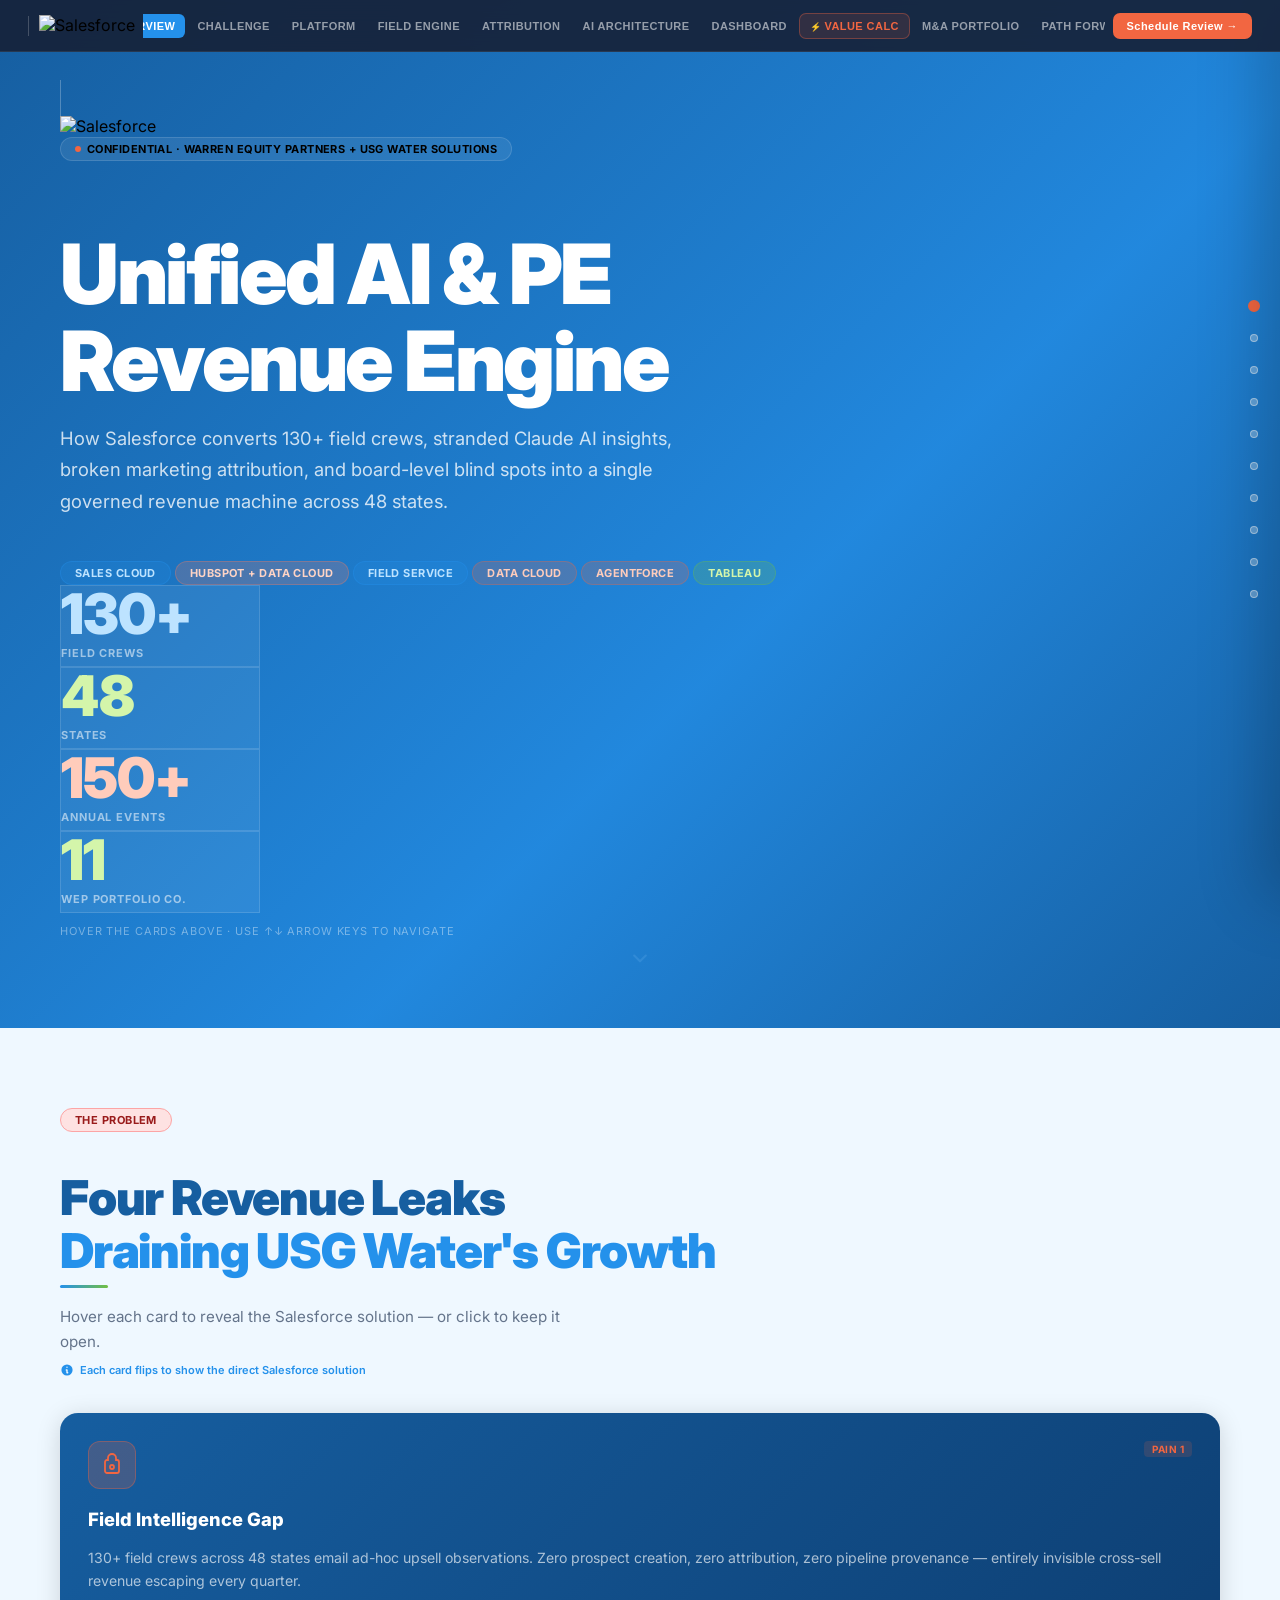
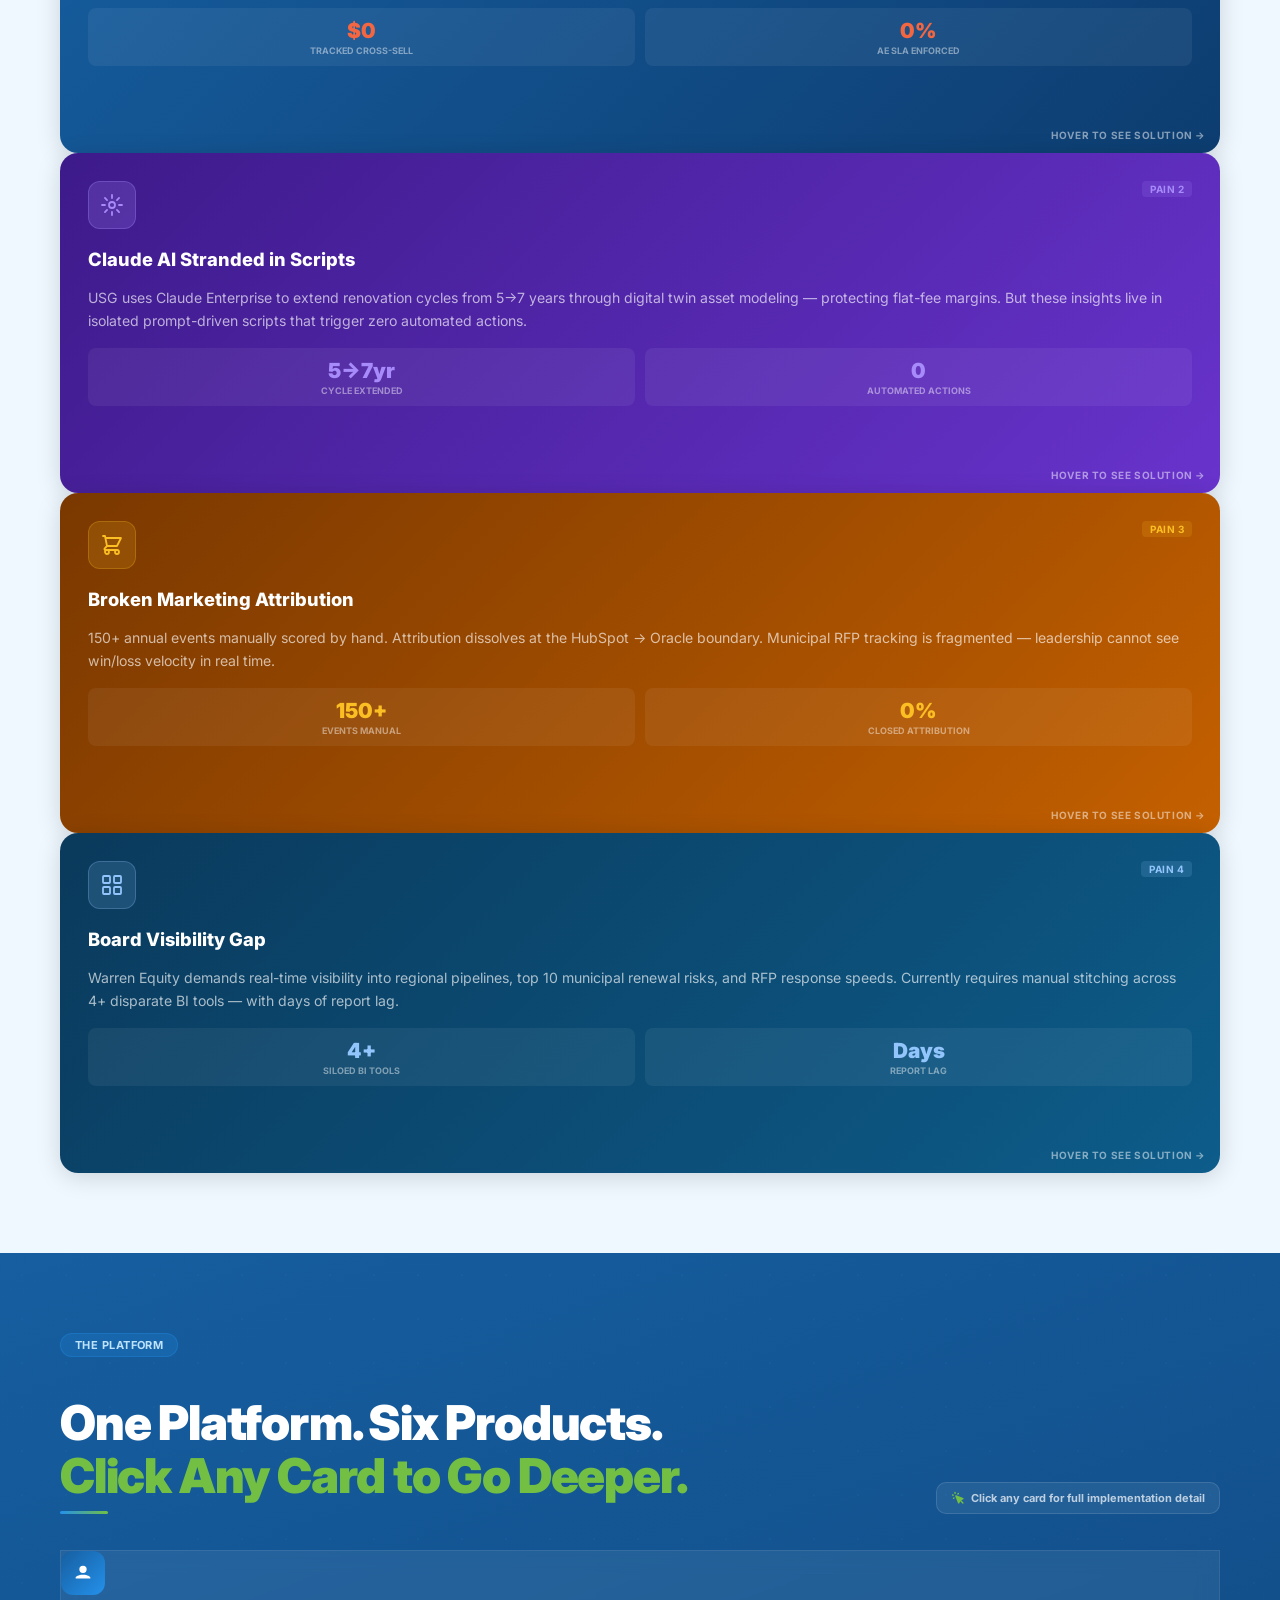
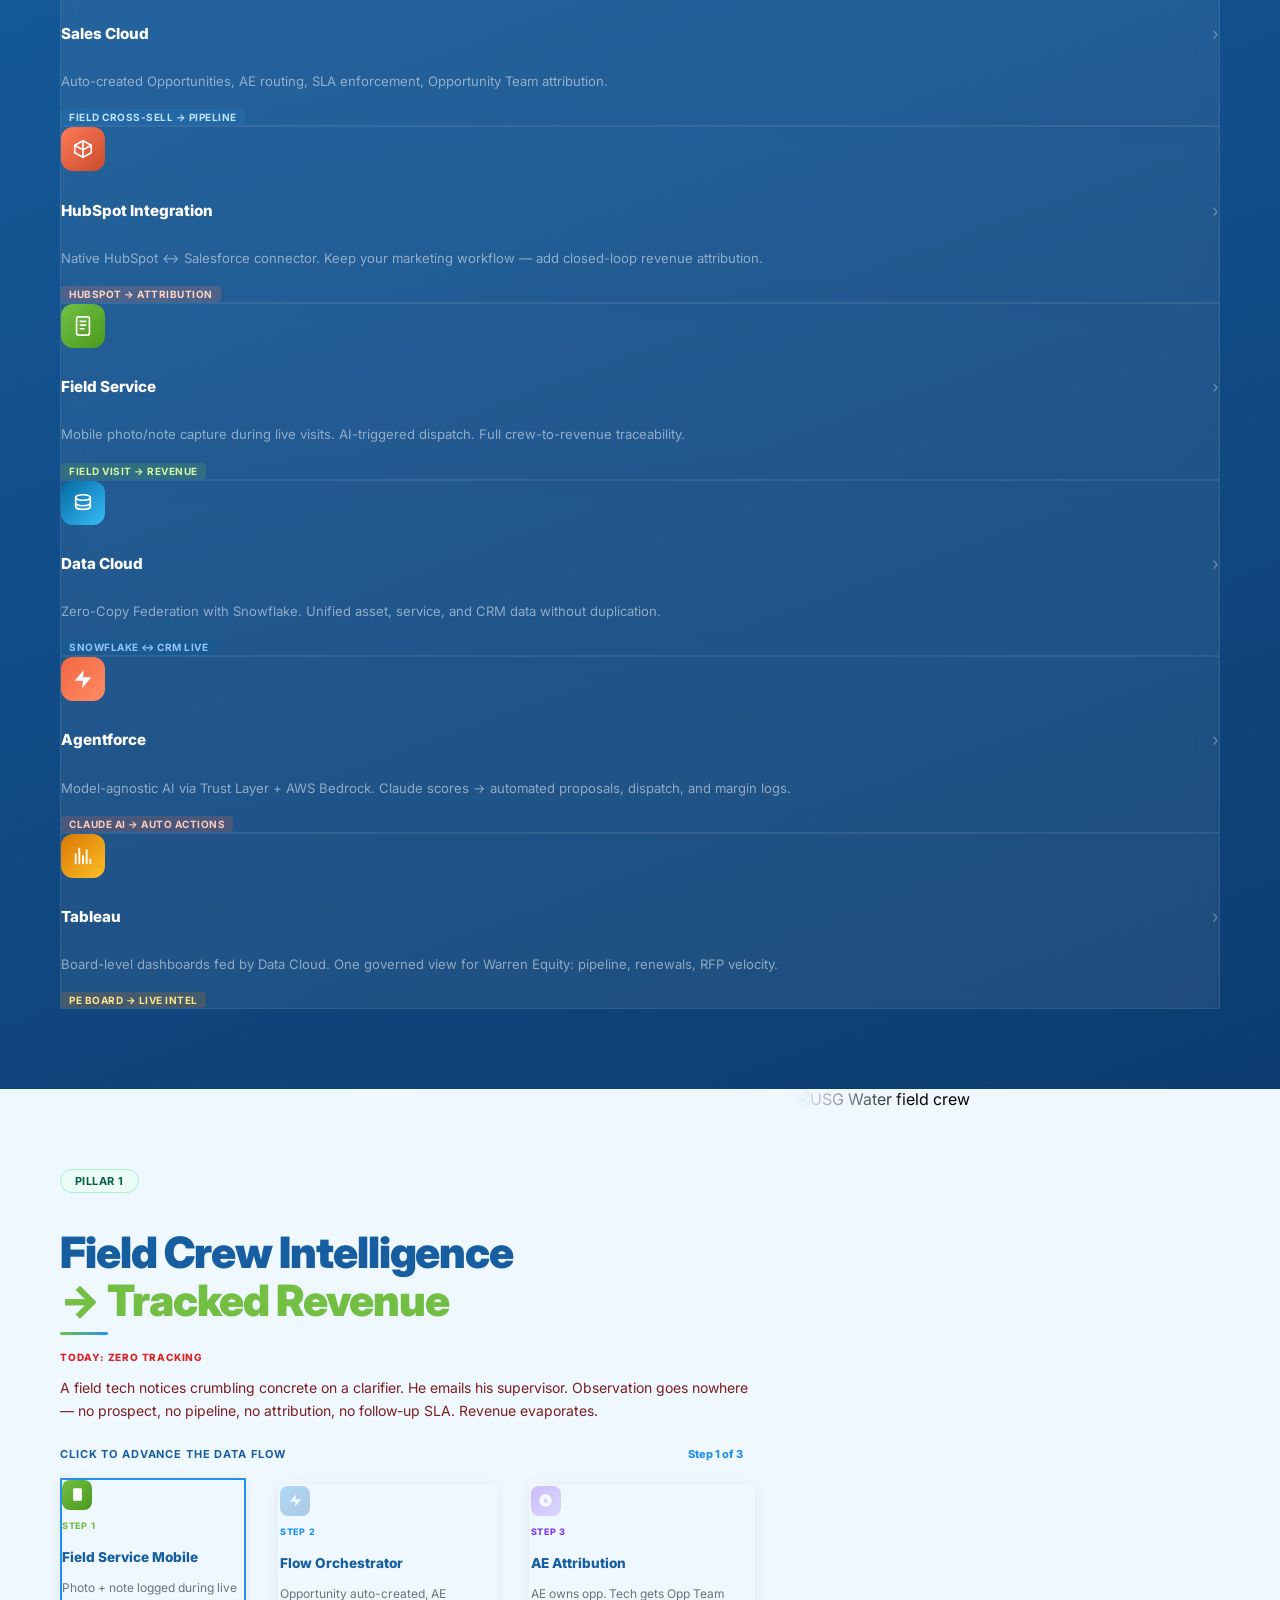
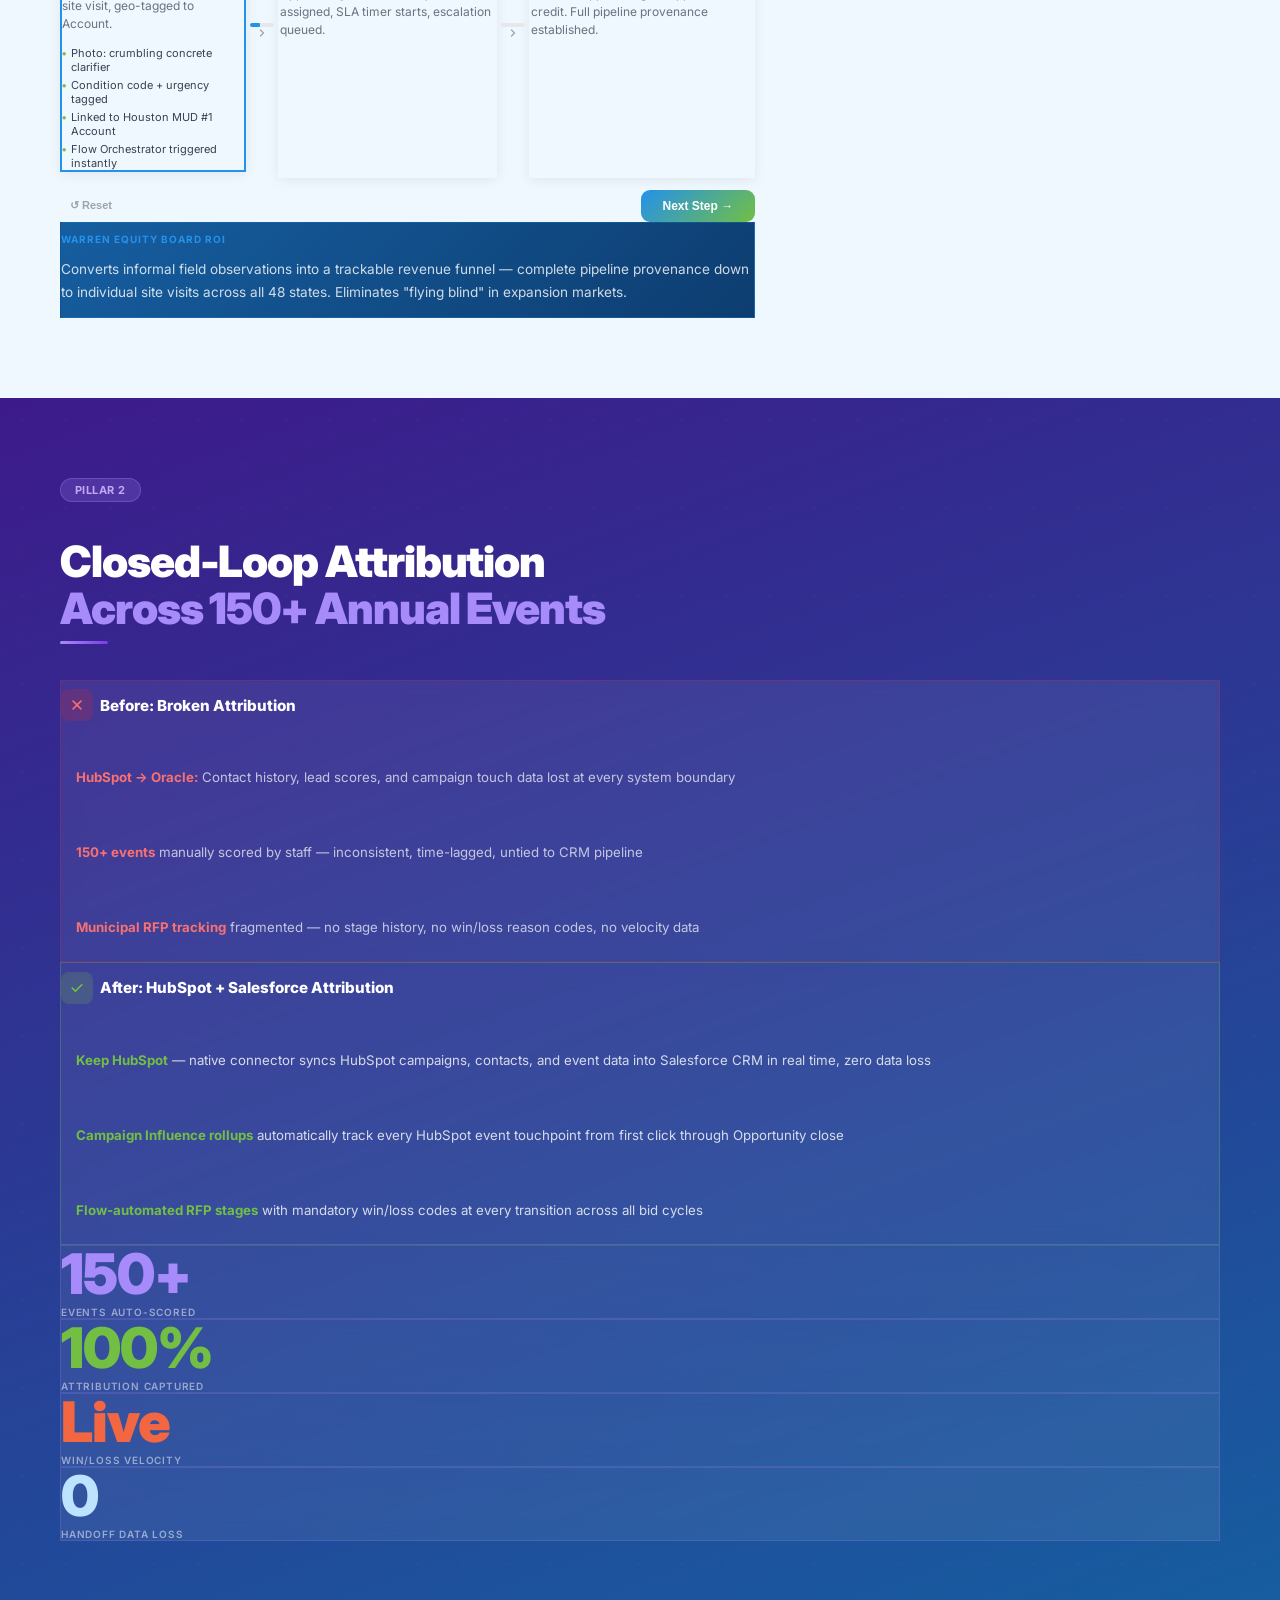
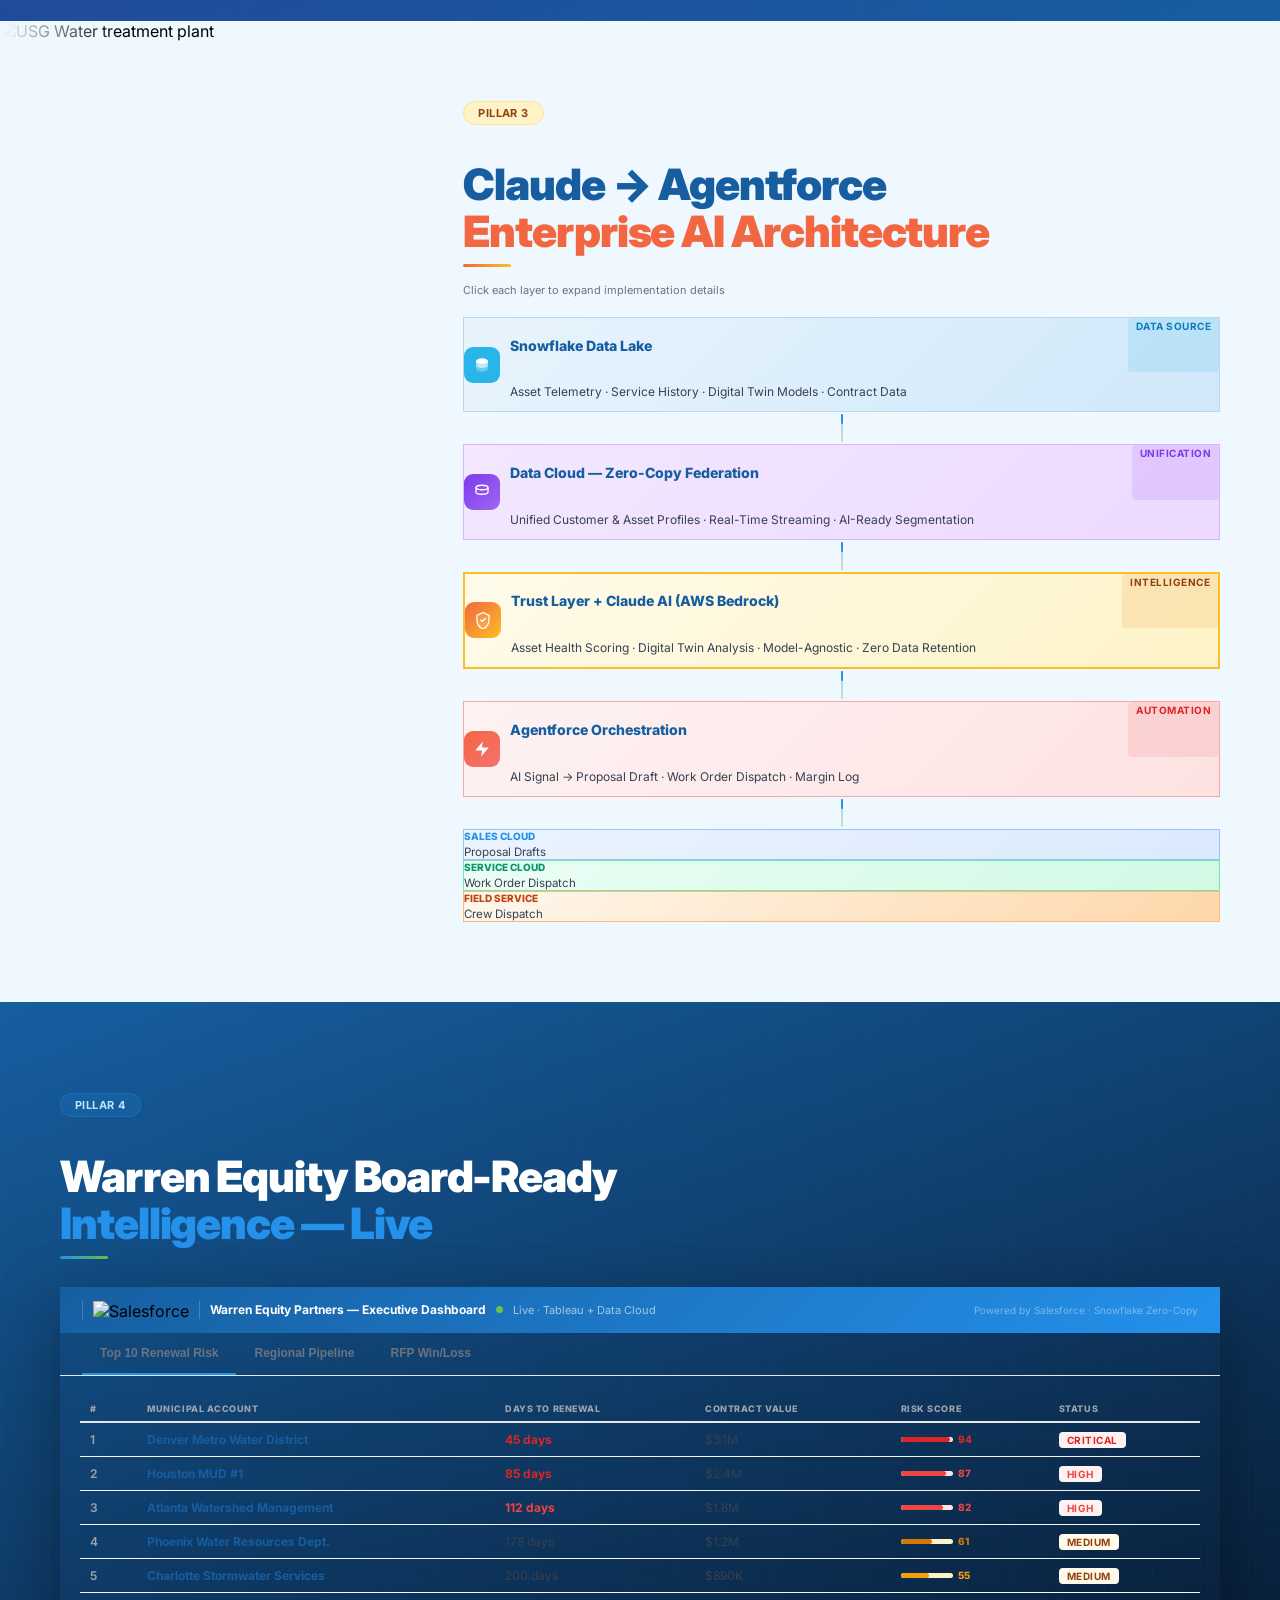
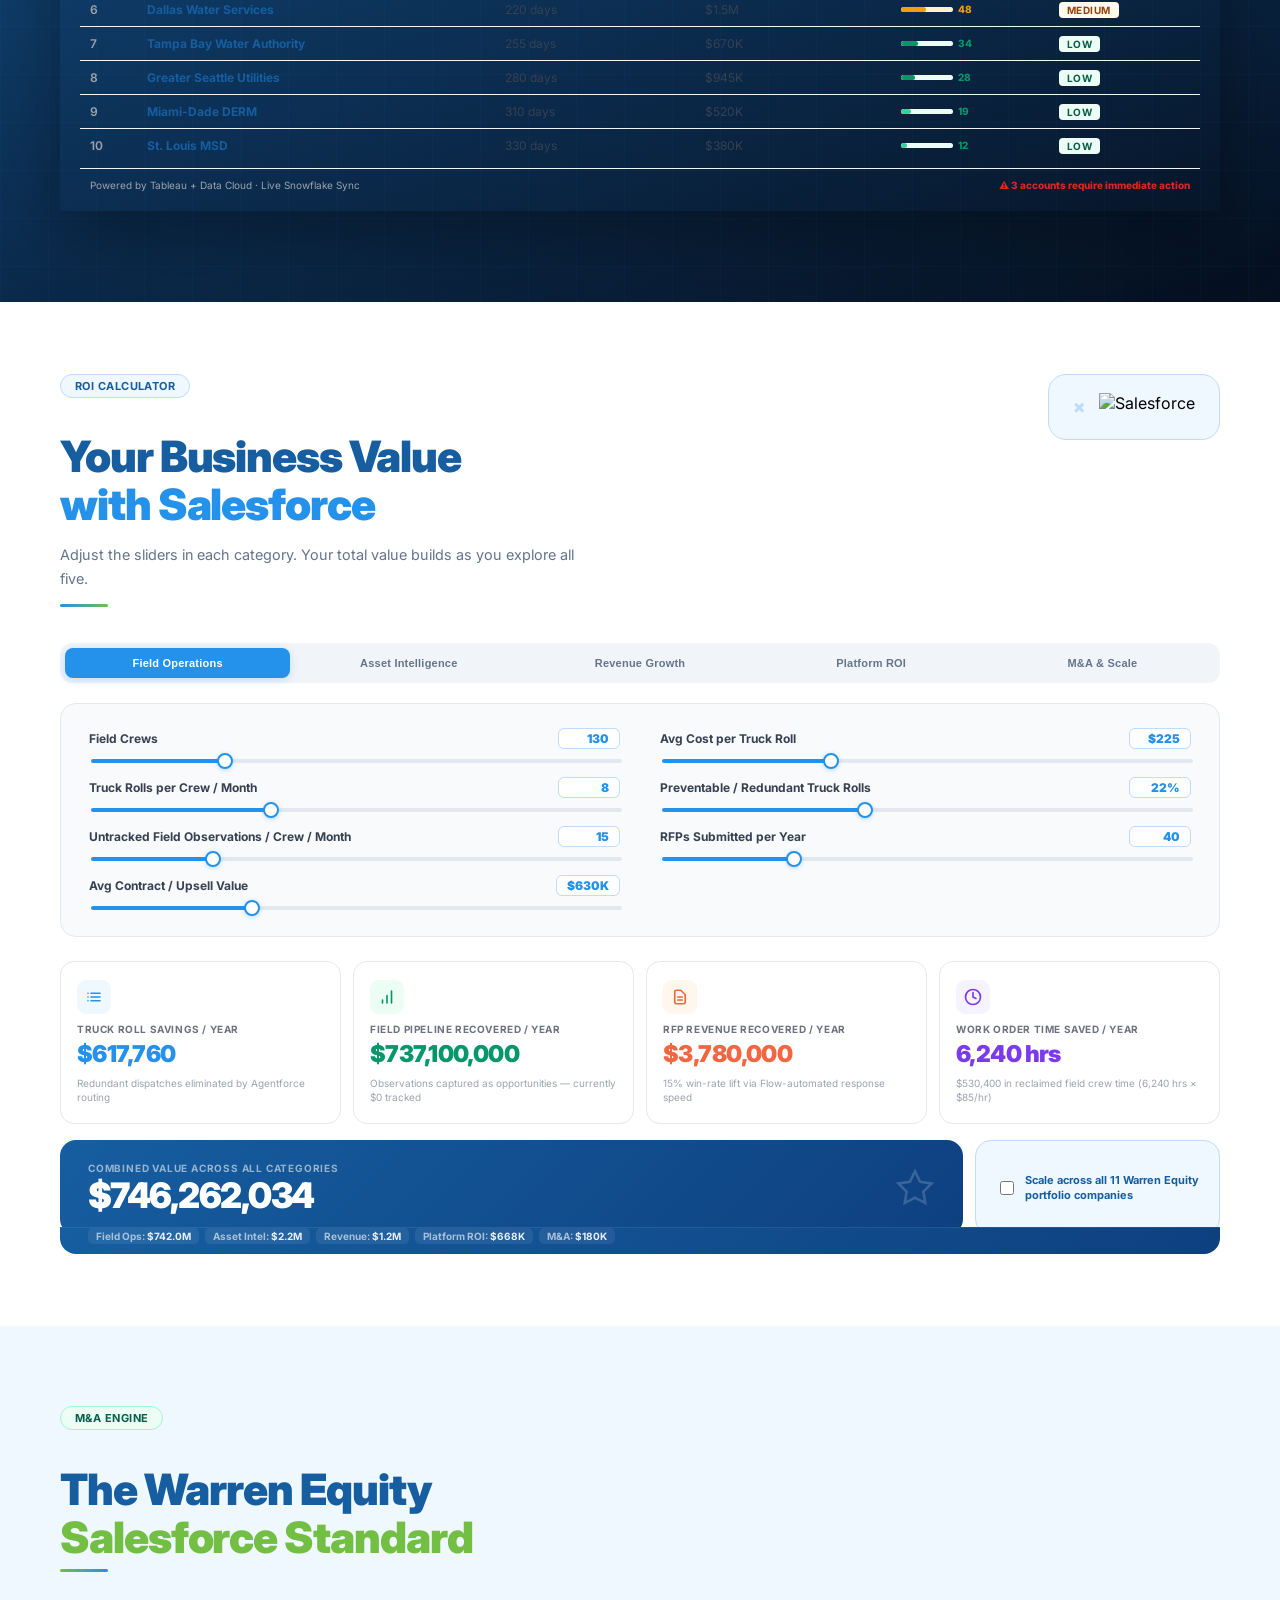
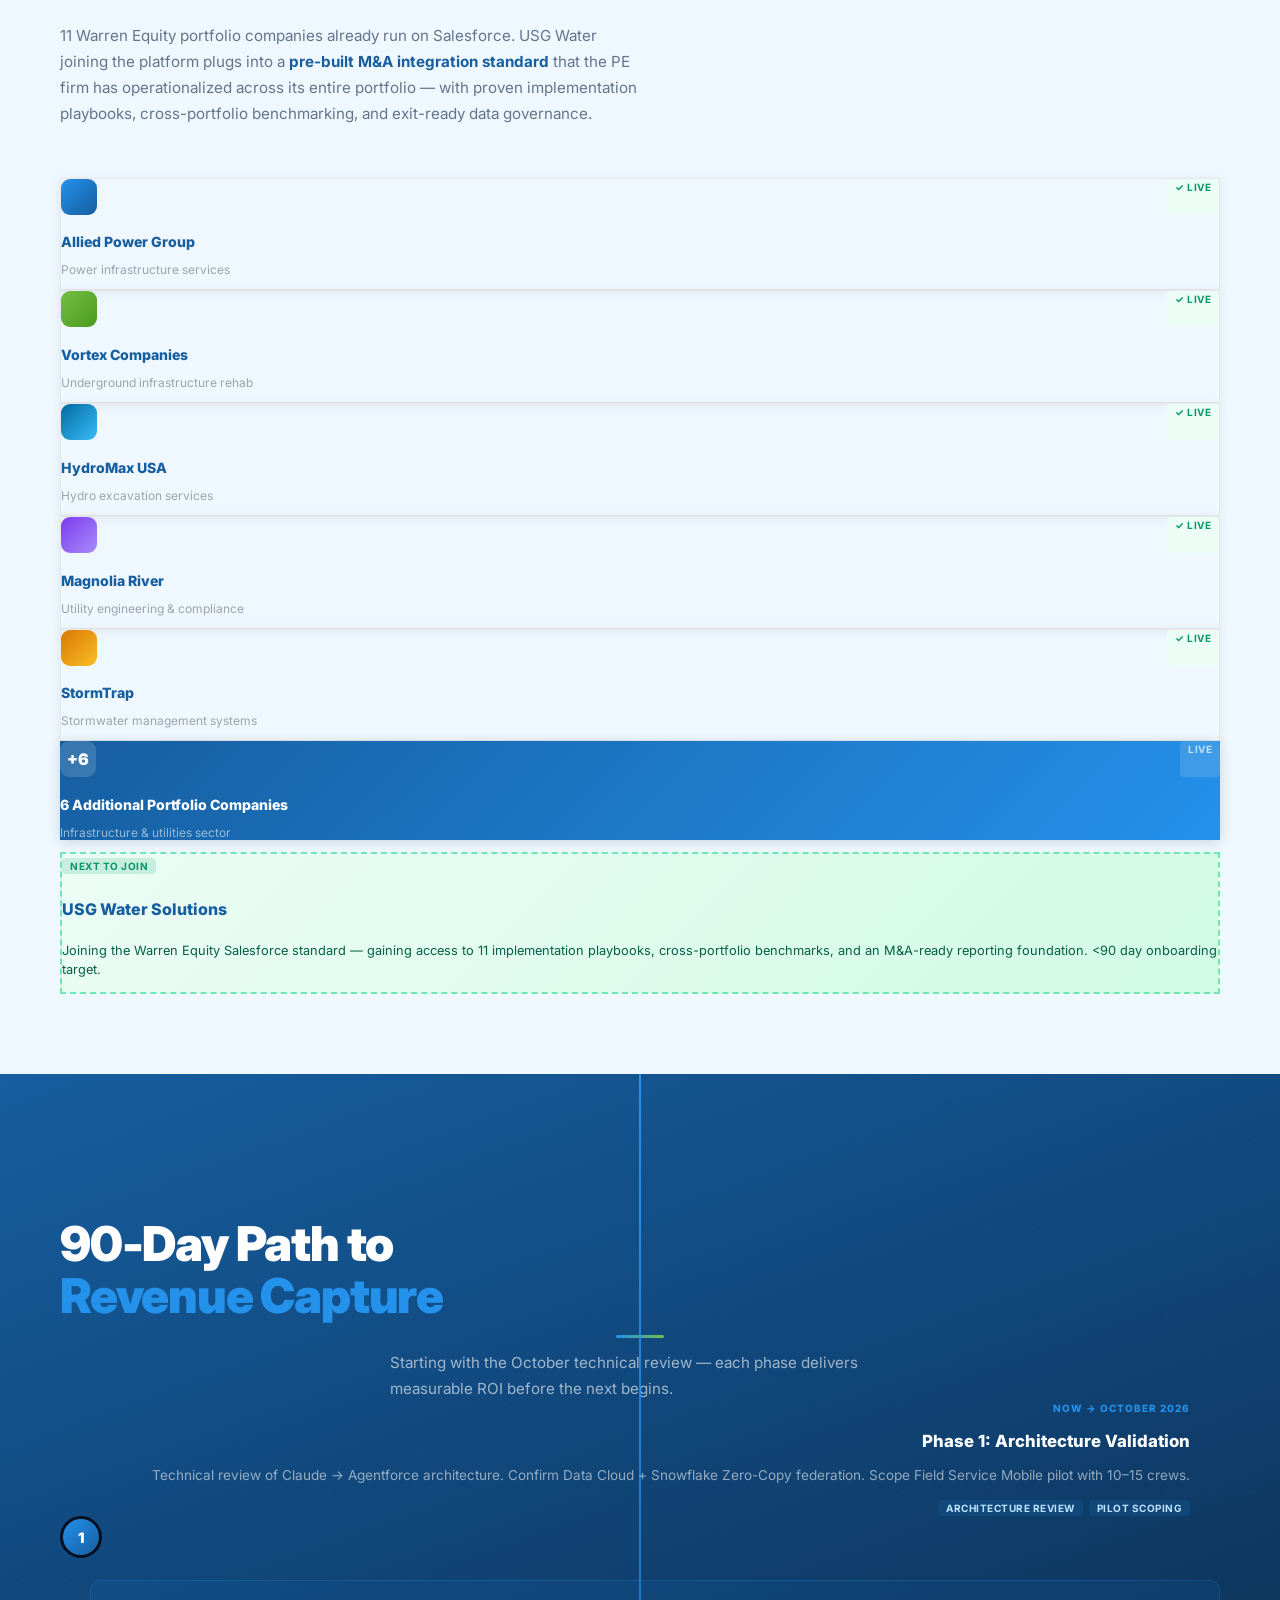
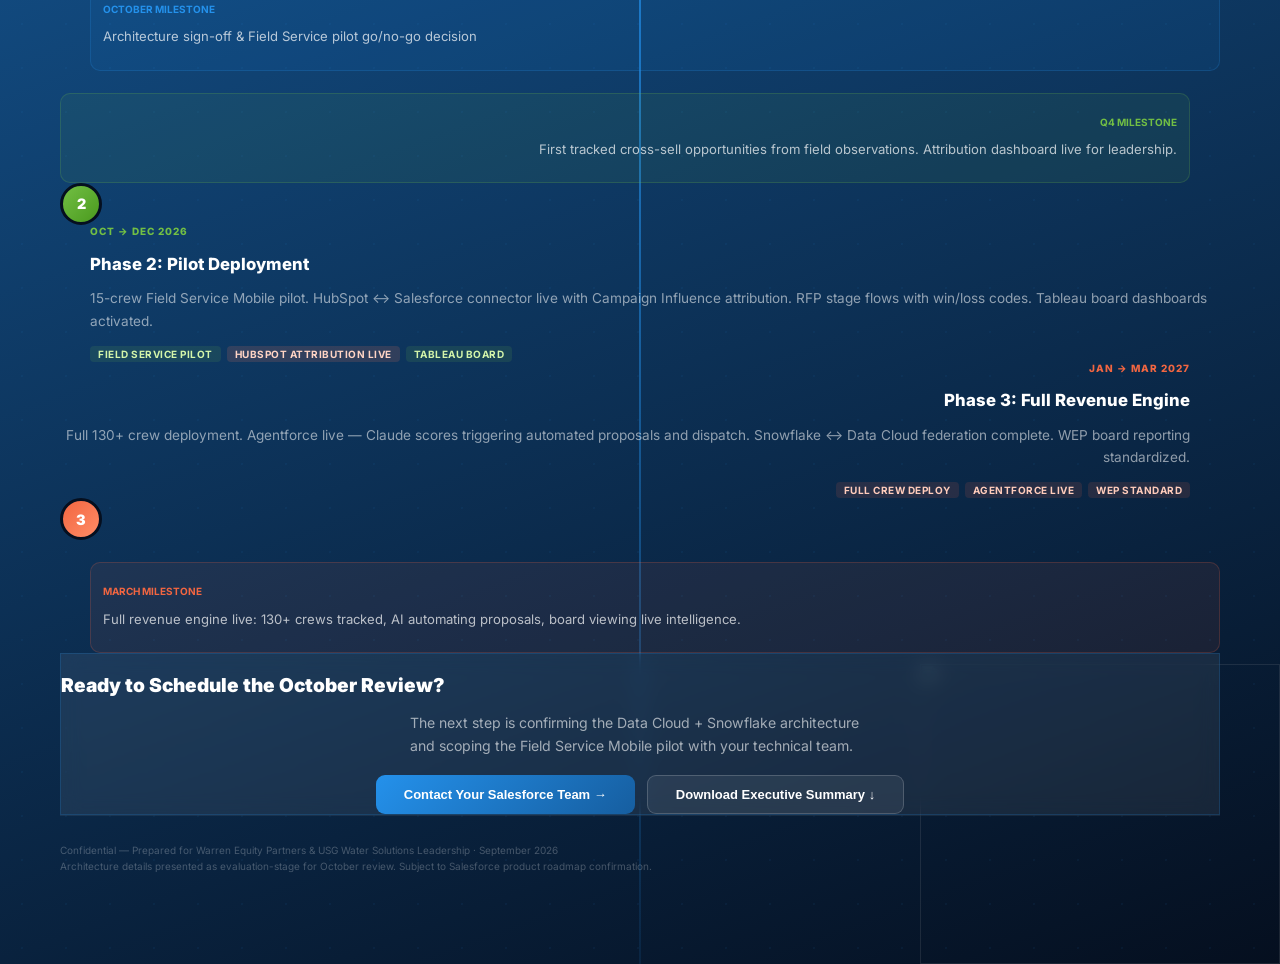
==== index.html @ ff62cde8 "Fix nav scroll clicks and spotlight Value Calc tab - Rename scrollTo -> navTo to prevent conflict wi" ====
<!DOCTYPE html>
<html lang="en">
<head>
  <meta charset="UTF-8"/>
  <meta name="viewport" content="width=device-width, initial-scale=1.0"/>
  <title>USG Water Solutions: Unified AI & PE Revenue Engine</title>
  <link rel="preconnect" href="https://fonts.googleapis.com"/>
  <link href="https://fonts.googleapis.com/css2?family=Inter:wght@300;400;500;600;700;800;900&display=swap" rel="stylesheet"/>
  <script src="https://cdn.tailwindcss.com"></script>
  <script src="https://cdn.jsdelivr.net/npm/chart.js@4.4.0/dist/chart.umd.min.js"></script>

  <style>
    *, *::before, *::after { box-sizing: border-box; }
    html { scroll-behavior: smooth; }
    body { font-family: 'Inter', sans-serif; overflow-x: hidden; background: #165EA0; margin: 0; }

    /* ── USG Brand Colors ── */
    :root {
      --usg-blue:    #2491EB;
      --usg-dark:    #165EA0;
      --usg-green:   #72BF44;
      --usg-orange:  #F26641;
      --usg-light:   #EFF8FF;
      --usg-dark-tx: #1A1A1A;
      --usg-gray:    #414042;
    }

    /* ── Top navigation bar ── */
    #topnav {
      position: fixed; top: 0; left: 0; right: 0; z-index: 500;
      background: rgba(22,34,57,0.92); backdrop-filter: blur(14px);
      border-bottom: 1px solid rgba(255,255,255,0.08);
      display: flex; align-items: center; justify-content: space-between;
      padding: 0 28px; height: 52px; gap: 8px;
      transition: background 0.3s;
    }
    #topnav-logo {
      display: flex; align-items: center; gap: 10px; flex-shrink: 0;
    }
    #topnav-logo img { height: 26px; }
    #topnav-logo .tn-divider { width: 1px; height: 20px; background: rgba(255,255,255,0.2); }
    #topnav-links {
      display: flex; align-items: center; gap: 2px; flex: 1; justify-content: center;
      overflow: hidden;
    }
    .tn-link {
      font-size: 11px; font-weight: 700; letter-spacing: 0.04em;
      color: rgba(255,255,255,0.55); padding: 6px 10px; border-radius: 6px;
      cursor: pointer; white-space: nowrap; transition: all 0.2s; border: none; background: none;
      text-transform: uppercase;
    }
    .tn-link:hover { color: white; background: rgba(255,255,255,0.08); }
    .tn-link.tn-active { color: white; background: var(--usg-blue); }
    /* Value Calc special treatment */
    .tn-link.tn-bvc {
      color: var(--usg-orange); background: rgba(242,102,65,0.12);
      border: 1px solid rgba(242,102,65,0.35); border-radius: 7px;
      position: relative;
    }
    .tn-link.tn-bvc::before {
      content: '⚡'; font-size: 9px; margin-right: 3px;
    }
    .tn-link.tn-bvc:hover { background: rgba(242,102,65,0.22); color: #FF8A6A; }
    .tn-link.tn-bvc.tn-active { background: var(--usg-orange); color: white; border-color: var(--usg-orange); }
    @keyframes bvcGlow {
      0%, 100% { box-shadow: 0 0 0 0 rgba(242,102,65,0); }
      50% { box-shadow: 0 0 8px 2px rgba(242,102,65,0.4); }
    }
    .tn-link.tn-bvc { animation: bvcGlow 2.8s ease-in-out infinite; }
    #topnav-cta {
      flex-shrink: 0;
      font-size: 11px; font-weight: 800; letter-spacing: 0.04em;
      color: white; background: var(--usg-orange); border: none;
      padding: 7px 14px; border-radius: 7px; cursor: pointer; white-space: nowrap;
      transition: opacity 0.2s;
    }
    #topnav-cta:hover { opacity: 0.88; }

    /* ── Progress bar ── */
    #progress-bar {
      position: fixed; top: 52px; left: 0; height: 3px; width: 0%;
      background: linear-gradient(90deg, var(--usg-blue), var(--usg-orange));
      z-index: 999; transition: width 0.1s linear;
    }

    /* ── Slide ── */
    .slide { min-height: 100vh; width: 100%; position: relative; display: flex; flex-direction: column; justify-content: center; overflow: hidden; }

    /* ── Sidebar ── */
    #sidebar { position: fixed; right: 22px; top: 50%; transform: translateY(-50%); z-index: 200; display: flex; flex-direction: column; gap: 12px; align-items: flex-end; }
    .nav-item { position: relative; display: flex; align-items: center; justify-content: flex-end; gap: 10px; cursor: pointer; }
    .nav-dot { width: 8px; height: 8px; border-radius: 50%; background: rgba(255,255,255,0.3); border: 1.5px solid rgba(255,255,255,0.45); transition: all 0.3s ease; flex-shrink: 0; }
    .nav-dot.active { background: var(--usg-orange); border-color: var(--usg-orange); transform: scale(1.5); }
    .nav-dot.visited { background: rgba(36,145,235,0.6); border-color: rgba(36,145,235,0.7); }
    .nav-label { font-size: 10px; font-weight: 700; letter-spacing: 0.05em; color: white; background: rgba(22,94,160,0.92); padding: 3px 9px; border-radius: 4px; opacity: 0; transform: translateX(6px); transition: all 0.25s ease; pointer-events: none; white-space: nowrap; border: 1px solid rgba(255,255,255,0.1); }
    .nav-item:hover .nav-label { opacity: 1; transform: translateX(0); }

    /* ── Animations ── */
    @keyframes fadeInUp  { from { opacity:0; transform:translateY(28px); } to { opacity:1; transform:translateY(0); } }
    @keyframes fadeIn    { from { opacity:0; } to { opacity:1; } }
    @keyframes bounce    { 0%,100% { transform:translateY(0); } 50% { transform:translateY(8px); } }
    @keyframes flowDot   { 0% { left:-5%; } 100% { left:105%; } }
    @keyframes pulseSlow { 0%,100% { opacity:1; } 50% { opacity:0.45; } }
    @keyframes countUp   { from { opacity:0; transform:translateY(12px); } to { opacity:1; transform:translateY(0); } }
    @keyframes slideInR  { from { transform:translateX(100%); } to { transform:translateX(0); } }
    @keyframes slideOutR { from { transform:translateX(0); } to { transform:translateX(100%); } }
    @keyframes shimmerBg { 0%,100% { background-position:0% 50%; } 50% { background-position:100% 50%; } }
    @keyframes typeWriter { from { width:0; } to { width:100%; } }

    .anim-fiu { animation: fadeInUp 0.65s ease both; }
    .anim-fi  { animation: fadeIn   0.65s ease both; }
    .d-1 { animation-delay: 0.1s; } .d-2 { animation-delay: 0.2s; }
    .d-3 { animation-delay: 0.3s; } .d-4 { animation-delay: 0.42s; }
    .d-5 { animation-delay: 0.54s; } .d-6 { animation-delay: 0.66s; }
    .scroll-bounce { animation: bounce 2.2s ease-in-out infinite; }

    /* ── Reveal on scroll ── */
    .reveal { opacity:0; transform:translateY(22px); transition: opacity 0.6s ease, transform 0.6s ease; }
    .reveal.visible { opacity:1; transform:translateY(0); }
    .reveal-l { opacity:0; transform:translateX(-22px); transition: opacity 0.6s ease, transform 0.6s ease; }
    .reveal-l.visible { opacity:1; transform:translateX(0); }
    .reveal-r { opacity:0; transform:translateX(22px); transition: opacity 0.6s ease, transform 0.6s ease; }
    .reveal-r.visible { opacity:1; transform:translateX(0); }

    /* ── Card flip (pain cards) ── */
    .flip-card { perspective: 1000px; cursor: pointer; }
    .flip-inner { position:relative; width:100%; height:100%; transition: transform 0.7s cubic-bezier(0.4,0,0.2,1); transform-style: preserve-3d; }
    .flip-card:hover .flip-inner,
    .flip-card.flipped .flip-inner { transform: rotateY(180deg); }
    .flip-front, .flip-back { position:absolute; width:100%; height:100%; backface-visibility:hidden; border-radius: 18px; padding: 28px; }
    .flip-back { transform: rotateY(180deg); }

    /* ── Detail drawer ── */
    #drawer-overlay { position:fixed; inset:0; background:rgba(0,0,0,0); z-index:300; pointer-events:none; transition:background 0.35s ease; }
    #drawer-overlay.open { background:rgba(0,0,0,0.45); pointer-events:all; }
    #drawer { position:fixed; top:0; right:0; width:420px; max-width:95vw; height:100vh; background:white; z-index:301; transform:translateX(100%); transition:transform 0.4s cubic-bezier(0.4,0,0.2,1); overflow-y:auto; box-shadow:-20px 0 60px rgba(0,0,0,0.2); }
    #drawer.open { transform:translateX(0); }
    #drawer-close { position:absolute; top:18px; right:18px; width:34px; height:34px; border-radius:50%; background:#F3F4F6; border:none; cursor:pointer; display:flex; align-items:center; justify-content:center; font-size:16px; transition:background 0.2s; }
    #drawer-close:hover { background:#E5E7EB; }

    /* ── Tooltip ── */
    .has-tip { position:relative; cursor:help; }
    .tip { position:absolute; bottom:calc(100% + 8px); left:50%; transform:translateX(-50%); background:#1A1A1A; color:white; font-size:12px; font-weight:500; padding:8px 14px; border-radius:8px; white-space:nowrap; opacity:0; pointer-events:none; transition:opacity 0.2s ease; z-index:100; line-height:1.5; text-align:center; max-width:240px; white-space:normal; }
    .tip::after { content:''; position:absolute; top:100%; left:50%; transform:translateX(-50%); border:6px solid transparent; border-top-color:#1A1A1A; }
    .has-tip:hover .tip { opacity:1; }

    /* ── Flow diagram ── */
    .flow-step { transition: transform 0.35s ease, box-shadow 0.35s ease, border-color 0.35s ease; border: 2px solid transparent; }
    .flow-step.active { transform:translateY(-6px); box-shadow:0 20px 40px rgba(36,145,235,0.25); border-color: var(--usg-blue); }
    .flow-step.done { border-color: rgba(114,191,68,0.5); }
    .flow-connector { position:relative; height:4px; background:#E5E7EB; border-radius:2px; overflow:hidden; }
    .flow-connector-fill { position:absolute; left:0; top:0; height:100%; background:linear-gradient(90deg,var(--usg-blue),var(--usg-green)); width:0; transition:width 0.6s ease; }
    .flow-connector.done .flow-connector-fill { width:100%; }
    .flow-dot { position:absolute; top:50%; width:10px; height:10px; background:var(--usg-blue); border-radius:50%; transform:translateY(-50%); animation:flowDot 1.4s ease-in-out infinite; opacity:0; }
    .flow-connector.active .flow-dot { opacity:1; }
    .flow-detail { max-height:0; overflow:hidden; transition:max-height 0.5s ease, opacity 0.4s ease; opacity:0; }
    .flow-detail.visible { max-height:240px; opacity:1; }

    /* ── Architecture ── */
    .arch-layer { transition: transform 0.25s ease, box-shadow 0.25s ease; cursor:pointer; }
    .arch-layer:hover { transform:translateX(6px); box-shadow:0 8px 24px rgba(0,0,0,0.12); }
    .arch-layer.expanded { box-shadow:0 12px 32px rgba(36,145,235,0.2); }
    .arch-expand { max-height:0; overflow:hidden; transition:max-height 0.45s ease, opacity 0.35s ease; opacity:0; }
    .arch-layer.expanded .arch-expand { max-height:120px; opacity:1; }
    .arch-arrow-line { width:2px; height:28px; background:linear-gradient(to bottom,rgba(36,145,235,0.35),rgba(114,191,68,0.35)); position:relative; overflow:hidden; margin:0 auto; }
    .arch-travel { position:absolute; left:0; width:2px; height:10px; background:var(--usg-blue); border-radius:1px; animation:flowDot 1.8s ease-in-out infinite; }

    /* ── Dashboard tabs ── */
    .dash-tab { cursor:pointer; transition:all 0.25s ease; border-bottom:2px solid transparent; background:none; border-top:none; border-left:none; border-right:none; }
    .dash-tab.active { border-bottom-color:var(--usg-blue); color:var(--usg-blue); }
    .dash-panel { display:none; }
    .dash-panel.active { display:block; }
    .risk-row:hover { background:rgba(36,145,235,0.05); }

    /* ── Portfolio cards ── */
    .port-card { transition:transform 0.3s ease, box-shadow 0.3s ease; }
    .port-card:hover { transform:translateY(-5px); box-shadow:0 18px 40px rgba(0,0,0,0.14); }

    /* ── Hover pain link ── */
    .pain-link { display:inline-flex; align-items:center; gap:6px; font-size:11px; font-weight:700; text-transform:uppercase; letter-spacing:0.06em; color:var(--usg-blue); cursor:pointer; margin-top:12px; padding:6px 12px; border:1.5px solid var(--usg-blue); border-radius:8px; transition:all 0.2s ease; }
    .pain-link:hover { background:var(--usg-blue); color:white; }

    /* ── Utility ── */
    .usg-gradient { background:linear-gradient(135deg, var(--usg-dark) 0%, var(--usg-blue) 100%); }
    .cyan-line { width:48px; height:3px; background:linear-gradient(90deg,var(--usg-blue),var(--usg-green)); border-radius:2px; }
    .pill { display:inline-flex; align-items:center; gap:6px; padding:4px 14px; border-radius:9999px; font-size:11px; font-weight:700; letter-spacing:0.04em; text-transform:uppercase; }
    .glass { background:rgba(255,255,255,0.07); border:1px solid rgba(255,255,255,0.13); backdrop-filter:blur(10px); }
    .tag { font-size:10px; font-weight:700; padding:2px 8px; border-radius:4px; letter-spacing:0.05em; text-transform:uppercase; }
    .big-metric { font-size:clamp(2.2rem,5vw,3.5rem); font-weight:900; line-height:1; letter-spacing:-0.02em; }

    /* Scrollbar */
    ::-webkit-scrollbar { width:5px; }
    ::-webkit-scrollbar-track { background:#EFF8FF; }
    ::-webkit-scrollbar-thumb { background:var(--usg-blue); border-radius:3px; }

    /* ── Hero image overlay ── */
    .hero-img { position:absolute; inset:0; background-image:url('https://usgwater.com/wp-content/uploads/2023/10/water-tanks-in-the-mountains.jpg'); background-size:cover; background-position:center; }
    .hero-img::after { content:''; position:absolute; inset:0; background:linear-gradient(135deg, rgba(22,94,160,0.92) 0%, rgba(36,145,235,0.82) 60%, rgba(22,94,160,0.88) 100%); }

    /* Stat hover card */
    .stat-card { transition: transform 0.25s ease, box-shadow 0.25s ease; cursor:default; }
    .stat-card:hover { transform:translateY(-4px) scale(1.03); box-shadow:0 16px 36px rgba(0,0,0,0.25); }
    .stat-card .stat-detail { max-height:0; overflow:hidden; transition:max-height 0.4s ease, opacity 0.3s ease; opacity:0; }
    .stat-card:hover .stat-detail { max-height:60px; opacity:1; }

    /* Pain card hover hint */
    .flip-hint { position:absolute; bottom:12px; right:14px; font-size:10px; font-weight:700; color:rgba(255,255,255,0.5); letter-spacing:0.06em; text-transform:uppercase; display:flex; align-items:center; gap:4px; }

    /* Image strip */
    .img-strip { position:absolute; right:0; top:0; bottom:0; width:38%; overflow:hidden; }
    .img-strip img { width:100%; height:100%; object-fit:cover; }
    .img-strip::before { content:''; position:absolute; left:0; top:0; bottom:0; width:120px; z-index:1; background:linear-gradient(to right, var(--usg-light), transparent); }

    /* Feature highlight */
    .feature-hl { border-left:3px solid transparent; transition:border-color 0.2s ease, background 0.2s ease; padding-left:12px; border-radius:0 8px 8px 0; cursor:default; }
    .feature-hl:hover { border-left-color:var(--usg-blue); background:rgba(36,145,235,0.05); }

    /* Interactive metric bar */
    .metric-bar-wrap { cursor:default; }
    .metric-bar-label { transition: color 0.2s ease; }
    .metric-bar-wrap:hover .metric-bar-label { color:var(--usg-blue); }
    .metric-bar-fill { transition: width 1.4s ease; }
    .metric-bar-wrap:hover .metric-bar-fill { filter:brightness(1.1); }

    /* ── Business Value Calculator ── */
    /* Slider grid: 2 columns across full width */
    .bvc-slider-grid {
      display:grid; grid-template-columns:1fr 1fr; gap:12px 40px;
      background:#F8FAFC; border:1px solid #E5E7EB;
      border-radius:16px; padding:24px 28px; margin-bottom:24px;
    }
    .bvc-slider-row { display:flex; flex-direction:column; gap:8px; }
    .bvc-slider-label { display:flex; justify-content:space-between; align-items:center; }
    .bvc-slider-label span:first-child { font-size:12px; font-weight:700; color:#374151; }
    .bvc-slider-value {
      font-size:12px; font-weight:900; color:var(--usg-blue);
      background:white; border:1px solid #BFDBFE;
      padding:2px 10px; border-radius:6px; min-width:62px; text-align:right;
    }
    input[type="range"].bvc-range {
      -webkit-appearance:none; width:100%; height:4px;
      border-radius:2px; outline:none; cursor:pointer;
      background:linear-gradient(90deg,var(--usg-blue) var(--pct,50%),#E2E8F0 var(--pct,50%));
    }
    input[type="range"].bvc-range::-webkit-slider-thumb {
      -webkit-appearance:none; width:16px; height:16px; border-radius:50%;
      background:white; border:2.5px solid var(--usg-blue);
      box-shadow:0 1px 4px rgba(36,145,235,0.3); cursor:pointer;
    }
    input[type="range"].bvc-range::-moz-range-thumb {
      width:16px; height:16px; border-radius:50%;
      background:white; border:2.5px solid var(--usg-blue); cursor:pointer;
    }

    /* Output cards: 4 across */
    .bvc-outputs {
      display:grid; grid-template-columns:repeat(4,1fr); gap:12px; margin-bottom:16px;
    }
    .bvc-out-card {
      background:white; border:1px solid #E5E7EB; border-radius:14px;
      padding:18px 16px; display:flex; flex-direction:column; gap:6px;
      transition:box-shadow 0.2s, border-color 0.2s;
    }
    .bvc-out-card:hover { box-shadow:0 4px 18px rgba(36,145,235,0.1); border-color:var(--usg-blue); }
    .bvc-out-icon { width:34px; height:34px; border-radius:9px; display:flex; align-items:center; justify-content:center; flex-shrink:0; margin-bottom:2px; }
    .bvc-out-label { font-size:10px; font-weight:700; color:#6B7280; text-transform:uppercase; letter-spacing:0.06em; line-height:1.4; }
    .bvc-out-val { font-size:1.45rem; font-weight:900; color:var(--usg-dark); letter-spacing:-0.025em; transition:color 0.3s; line-height:1.1; }
    .bvc-out-sub { font-size:10px; color:#9CA3AF; line-height:1.45; margin-top:2px; }

    /* Total + WEP row */
    .bvc-bottom { display:grid; grid-template-columns:1fr auto; gap:12px; align-items:stretch; }
    .bvc-total {
      background:linear-gradient(135deg,var(--usg-dark) 0%,#0E4080 100%);
      border-radius:16px; padding:22px 28px;
      display:flex; align-items:center; justify-content:space-between; gap:16px;
    }
    .bvc-total-label { font-size:10px; font-weight:700; color:rgba(255,255,255,0.55); text-transform:uppercase; letter-spacing:0.08em; margin-bottom:4px; }
    .bvc-total-val { font-size:2.2rem; font-weight:900; color:white; letter-spacing:-0.035em; line-height:1; }
    .bvc-wep-toggle {
      background:#EFF8FF; border:1px solid #BFDBFE;
      border-radius:16px; padding:18px 20px; min-width:230px;
      display:flex; flex-direction:column; justify-content:center; gap:8px; cursor:pointer;
      transition:background 0.2s;
    }
    .bvc-wep-toggle:hover { background:#DBEAFE; }
    .bvc-wep-top { display:flex; align-items:center; gap:8px; }
    .bvc-wep-top label { font-size:11px; font-weight:700; color:var(--usg-dark); cursor:pointer; }
    .bvc-wep-val { font-size:1.1rem; font-weight:900; color:var(--usg-blue); display:none; line-height:1; }
    .bvc-wep-sub { font-size:9.5px; color:#64748B; display:none; }
    .bvc-wep-val.visible { display:block; }
    .bvc-wep-sub.visible { display:block; }
    .bvc-pulse { animation:bvcPulse 0.35s ease; }
    @keyframes bvcPulse { 0%,100%{transform:scale(1);} 50%{transform:scale(1.05);} }

    /* Co-brand header lockup */
    .bvc-header-row { display:grid; grid-template-columns:1fr auto; gap:32px; align-items:flex-start; margin-bottom:36px; }
    .co-brand-lockup {
      display:flex; align-items:center; gap:14px;
      background:#EFF8FF; border:1px solid #BFDBFE;
      border-radius:18px; padding:18px 24px;
    }
    .co-brand-lockup img { display:block; }
    .co-brand-x { font-size:18px; font-weight:900; color:#BFDBFE; }

    /* Tab strip */
    .bvc-tabs { display:flex; gap:6px; margin-bottom:20px; background:#F1F5F9; border-radius:12px; padding:5px; }
    .bvc-tab-btn {
      flex:1; padding:9px 8px; border:none; border-radius:8px; cursor:pointer;
      font-size:11px; font-weight:700; letter-spacing:0.02em; transition:all 0.2s;
      background:transparent; color:#64748B; white-space:nowrap;
    }
    .bvc-tab-btn.active { background:var(--usg-blue); color:white; box-shadow:0 2px 8px rgba(36,145,235,0.25); }
    .bvc-tab-btn:hover:not(.active) { background:white; color:var(--usg-dark); }

    /* Tab panels */
    .bvc-tab-panel { display:none; }
    .bvc-tab-panel.active { display:block; }

    /* 2-col outputs (for tabs with 2 output cards) */
    .bvc-outputs-2 { display:grid; grid-template-columns:1fr 1fr; gap:12px; margin-bottom:16px; }

    /* Breakdown pills below total */
    .bvc-breakdown {
      display:flex; flex-wrap:wrap; gap:6px; padding:10px 28px;
      border-top:1px solid rgba(255,255,255,0.08);
    }
    .bvc-bd-pill {
      font-size:10px; font-weight:700; color:rgba(255,255,255,0.6);
      background:rgba(255,255,255,0.07); border-radius:5px; padding:2px 8px;
    }
    .bvc-bd-pill span { color:rgba(255,255,255,0.9); }

    /* ── MOBILE RESPONSIVE ── */
    @media (max-width: 768px) {
      #topnav-links { display: none; }
      #topnav-cta { display: none; }
      #topnav-logo img { height: 22px; }
      /* Sidebar hidden on mobile */
      #sidebar { display: none !important; }

      /* Reduce all slide padding */
      .slide { padding: 48px 20px 40px !important; min-height: auto !important; }

      /* Hero */
      #slide-1 { padding: 72px 20px 40px !important; }

      /* Pain flip cards: auto height on mobile (stacked 1 col), content scrolls */
      .flip-card { height: auto !important; min-height: 280px; }
      .flip-inner { height: 100% !important; }
      .flip-front, .flip-back { position: relative !important; backface-visibility: hidden; }
      .flip-card .flip-inner { min-height: 280px; }

      /* Image strips: hide on mobile, content goes full-width */
      .img-strip { display: none !important; }
      #slide-4 .max-w-6xl,
      #slide-6 .max-w-6xl { padding-left: 0 !important; padding-right: 0 !important; }

      /* Platform product cards — already grid-cols-1 sm:grid-cols-2 */

      /* Phase timeline — stack vertically */
      #slide-9 .relative > .reveal.flex.items-start.gap-8 { flex-direction: column !important; gap: 12px !important; }
      #slide-9 .relative > .reveal.flex.items-start.gap-8 > div:first-child { text-align: left !important; padding-right: 0 !important; padding-left: 0 !important; }
      #slide-9 .relative > .reveal.flex.items-start.gap-8 > div:last-child { padding-left: 0 !important; padding-top: 0 !important; }
      #slide-9 .relative::before { display: none; }
      #slide-9 .relative > .reveal.flex.items-start.gap-8 > div:nth-child(2) { align-self: flex-start; }

      /* Stat cards on hero */
      .stat-card { min-width: 120px !important; max-width: 48% !important; }

      /* Attribution before/after — stack */
      #slide-5 .grid.grid-cols-1.md\\:grid-cols-2 { grid-template-columns: 1fr !important; }

      /* Portfolio cards */
      #slide-8 .grid { gap: 12px !important; }

      /* Dashboard tabs panel */
      #slide-7 { padding: 40px 16px !important; }

      /* Reduce large heading sizes */
      h1 { font-size: clamp(2.2rem, 9vw, 5.2rem) !important; }
      h2 { font-size: clamp(1.6rem, 5vw, 3rem) !important; }

      /* CTA buttons full width on mobile */
      #slide-9 .reveal.mt-14 div { flex-direction: column; }
      #slide-9 .reveal.mt-14 button { width: 100%; justify-content: center; }

      /* Drawer full-width on mobile */
      #drawer { width: 100% !important; }

      /* Flip hint — always visible on mobile (no hover) */
      .flip-hint { opacity: 0.65 !important; }

      /* WEP portfolio grid */
      #slide-8 .grid.grid-cols-2 { grid-template-columns: 1fr !important; }
    }

    @media (max-width: 480px) {
      .pill { font-size: 9px !important; padding: 3px 9px !important; }
      .flip-front, .flip-back { padding: 20px !important; }
      .stat-card { min-width: 100px !important; }
    }
  </style>
</head>
<body>

<!-- Top navigation bar -->
<nav id="topnav" aria-label="Page navigation">
  <div id="topnav-logo">
    <img src="https://usgwater.com/wp-content/uploads/2023/10/usg-water-logo_white@0.5x.png" alt="USG Water" onerror="this.style.display='none'"/>
    <div class="tn-divider"></div>
    <img src="https://wp.sfdcdigital.com/en-us/wp-content/uploads/sites/4/2024/11/logo-salesforce.svg" alt="Salesforce" style="height:22px;"/>
  </div>
  <div id="topnav-links">
    <button class="tn-link tn-active" onclick="navTo('slide-1')">Overview</button>
    <button class="tn-link" onclick="navTo('slide-2')">Challenge</button>
    <button class="tn-link" onclick="navTo('slide-3')">Platform</button>
    <button class="tn-link" onclick="navTo('slide-4')">Field Engine</button>
    <button class="tn-link" onclick="navTo('slide-5')">Attribution</button>
    <button class="tn-link" onclick="navTo('slide-6')">AI Architecture</button>
    <button class="tn-link" onclick="navTo('slide-7')">Dashboard</button>
    <button class="tn-link tn-bvc" onclick="navTo('slide-bvc')">Value Calc</button>
    <button class="tn-link" onclick="navTo('slide-8')">M&amp;A Portfolio</button>
    <button class="tn-link" onclick="navTo('slide-9')">Path Forward</button>
  </div>
  <button id="topnav-cta" onclick="navTo('slide-9')">Schedule Review →</button>
</nav>

<!-- Progress bar -->
<div id="progress-bar"></div>

<!-- Sidebar nav -->
<nav id="sidebar" aria-label="Slide navigation"></nav>

<!-- Detail Drawer -->
<div id="drawer-overlay" onclick="closeDrawer()"></div>
<div id="drawer">
  <button id="drawer-close" onclick="closeDrawer()">✕</button>
  <div id="drawer-content" style="padding:32px 28px 32px;"></div>
</div>


<!-- ═══════════════════════════════════════════════════════════ -->
<!--  SLIDE 1 — HERO                                            -->
<!-- ═══════════════════════════════════════════════════════════ -->
<section id="slide-1" class="slide" style="padding:80px 60px 60px;">
  <div class="hero-img"></div>

  <div class="relative z-10 max-w-6xl mx-auto w-full flex flex-col items-center text-center">

    <!-- USG Logo + Salesforce -->
    <div class="anim-fi mb-8 flex items-center justify-center gap-6">
      <img src="https://usgwater.com/wp-content/uploads/2023/10/usg-water-logo_white@0.5x.png" alt="USG Water Solutions" style="height:44px;filter:brightness(0) invert(1);opacity:0.92;" onerror="this.style.display='none'"/>
      <div style="width:1px;height:36px;background:rgba(255,255,255,0.25);"></div>
      <img src="https://wp.sfdcdigital.com/en-us/wp-content/uploads/sites/4/2024/11/logo-salesforce.svg" alt="Salesforce" style="height:34px;" />
    </div>

    <!-- Confidential badge -->
    <div class="anim-fi d-1 mb-6">
      <span class="pill glass text-white" style="background:rgba(255,255,255,0.08);">
        <span style="width:6px;height:6px;border-radius:50%;background:#F26641;animation:pulseSlow 2s infinite;"></span>
        Confidential · Warren Equity Partners + USG Water Solutions
      </span>
    </div>

    <!-- Title -->
    <h1 class="anim-fiu d-2" style="font-size:clamp(2.8rem,7vw,5.2rem);font-weight:900;color:white;line-height:1.05;letter-spacing:-0.03em;margin-bottom:16px;">
      Unified AI &amp; PE<br/>Revenue Engine
    </h1>
    <p class="anim-fiu d-3" style="font-size:1.15rem;color:rgba(255,255,255,0.78);max-width:620px;line-height:1.7;margin-bottom:44px;">
      How Salesforce converts 130+ field crews, stranded Claude AI insights, broken marketing attribution, and board-level blind spots into a single governed revenue machine across 48 states.
    </p>

    <!-- Salesforce product pills -->
    <div class="anim-fiu d-4 flex flex-wrap justify-center gap-2 mb-12">
      <span class="pill" style="background:rgba(36,145,235,0.2);color:#BDE3FF;border:1px solid rgba(36,145,235,0.35);">Sales Cloud</span>
      <span class="pill" style="background:rgba(255,122,89,0.2);color:#FFD4C5;border:1px solid rgba(255,122,89,0.3);">HubSpot + Data Cloud</span>
      <span class="pill" style="background:rgba(36,145,235,0.2);color:#BDE3FF;border:1px solid rgba(36,145,235,0.35);">Field Service</span>
      <span class="pill" style="background:rgba(242,102,65,0.2);color:#FFCCBB;border:1px solid rgba(242,102,65,0.3);">Data Cloud</span>
      <span class="pill" style="background:rgba(242,102,65,0.2);color:#FFCCBB;border:1px solid rgba(242,102,65,0.3);">Agentforce</span>
      <span class="pill" style="background:rgba(114,191,68,0.2);color:#D4F5AA;border:1px solid rgba(114,191,68,0.3);">Tableau</span>
    </div>

    <!-- Hover-to-reveal stat cards -->
    <div class="anim-fiu d-5 flex flex-wrap justify-center gap-4 mb-14 w-full max-w-3xl">

      <div class="stat-card glass rounded-2xl p-5 flex-1" style="min-width:140px;max-width:200px;">
        <div class="big-metric" style="color:#BDE3FF;">130+</div>
        <div style="font-size:11px;color:rgba(255,255,255,0.55);font-weight:700;text-transform:uppercase;letter-spacing:0.08em;margin-top:4px;">Field Crews</div>
        <div class="stat-detail" style="font-size:11px;color:rgba(255,255,255,0.6);margin-top:6px;line-height:1.5;">Across 48 states generating zero tracked cross-sell today</div>
      </div>

      <div class="stat-card glass rounded-2xl p-5 flex-1" style="min-width:140px;max-width:200px;">
        <div class="big-metric" style="color:#D4F5AA;">48</div>
        <div style="font-size:11px;color:rgba(255,255,255,0.55);font-weight:700;text-transform:uppercase;letter-spacing:0.08em;margin-top:4px;">States</div>
        <div class="stat-detail" style="font-size:11px;color:rgba(255,255,255,0.6);margin-top:6px;line-height:1.5;">National footprint with no unified revenue attribution</div>
      </div>

      <div class="stat-card glass rounded-2xl p-5 flex-1" style="min-width:140px;max-width:200px;">
        <div class="big-metric" style="color:#FFCCBB;">150+</div>
        <div style="font-size:11px;color:rgba(255,255,255,0.55);font-weight:700;text-transform:uppercase;letter-spacing:0.08em;margin-top:4px;">Annual Events</div>
        <div class="stat-detail" style="font-size:11px;color:rgba(255,255,255,0.6);margin-top:6px;line-height:1.5;">Manually scored, zero closed-loop attribution to revenue</div>
      </div>

      <div class="stat-card glass rounded-2xl p-5 flex-1" style="min-width:140px;max-width:200px;">
        <div class="big-metric" style="color:#D4F5AA;">11</div>
        <div style="font-size:11px;color:rgba(255,255,255,0.55);font-weight:700;text-transform:uppercase;letter-spacing:0.08em;margin-top:4px;">WEP Portfolio Co.</div>
        <div class="stat-detail" style="font-size:11px;color:rgba(255,255,255,0.6);margin-top:6px;line-height:1.5;">Already on Salesforce — USG is next in the standard</div>
      </div>

    </div>

    <p class="anim-fi d-5" style="font-size:11px;color:rgba(255,255,255,0.4);margin-bottom:10px;letter-spacing:0.08em;text-transform:uppercase;">Hover the cards above · Use ↑↓ arrow keys to navigate</p>

    <div class="scroll-bounce anim-fi d-6" style="color:rgba(255,255,255,0.45);display:flex;flex-direction:column;align-items:center;gap:5px;">
      <svg width="20" height="20" fill="none" stroke="currentColor" stroke-width="2.5" viewBox="0 0 24 24"><path d="M19 9l-7 7-7-7" stroke-linecap="round" stroke-linejoin="round"/></svg>
    </div>
  </div>
</section>


<!-- ═══════════════════════════════════════════════════════════ -->
<!--  SLIDE 2 — THE FOUR FRICTIONS (Flip Cards)                -->
<!-- ═══════════════════════════════════════════════════════════ -->
<section id="slide-2" class="slide" style="background:var(--usg-light);padding:80px 60px;">
  <div class="max-w-6xl mx-auto w-full">

    <div class="reveal mb-2">
      <span class="pill" style="background:#FEE2E2;color:#991B1B;border:1px solid #FCA5A5;">The Problem</span>
    </div>
    <h2 class="reveal" style="font-size:clamp(2rem,4vw,3rem);font-weight:900;color:var(--usg-dark);letter-spacing:-0.025em;line-height:1.1;margin-bottom:8px;">
      Four Revenue Leaks<br/><span style="color:var(--usg-blue);">Draining USG Water's Growth</span>
    </h2>
    <div class="cyan-line reveal" style="margin-bottom:10px;"></div>
    <p class="reveal" style="color:#64748B;font-size:0.95rem;max-width:540px;line-height:1.7;margin-bottom:8px;">Hover each card to reveal the Salesforce solution — or click to keep it open.</p>

    <div class="reveal" style="display:flex;align-items:center;gap:6px;margin-bottom:36px;">
      <svg width="14" height="14" fill="var(--usg-blue)" viewBox="0 0 20 20"><path fill-rule="evenodd" d="M18 10a8 8 0 11-16 0 8 8 0 0116 0zm-7-4a1 1 0 11-2 0 1 1 0 012 0zM9 9a1 1 0 000 2v3a1 1 0 001 1h1a1 1 0 100-2v-3a1 1 0 00-1-1H9z" clip-rule="evenodd"/></svg>
      <span style="font-size:11px;color:var(--usg-blue);font-weight:600;">Each card flips to show the direct Salesforce solution</span>
    </div>

    <div class="grid grid-cols-1 md:grid-cols-2 gap-5">

      <!-- Pain 1 -->
      <div class="flip-card reveal" onclick="this.classList.toggle('flipped')" style="height:340px;">
        <div class="flip-inner" style="height:100%;">
          <!-- Front -->
          <div class="flip-front" style="background:linear-gradient(135deg,var(--usg-dark),#0D3D70);box-shadow:0 4px 24px rgba(0,0,0,0.15);">
            <div style="display:flex;align-items:start;justify-content:space-between;margin-bottom:16px;">
              <div style="width:48px;height:48px;background:rgba(242,102,65,0.2);border-radius:12px;display:flex;align-items:center;justify-content:center;border:1.5px solid rgba(242,102,65,0.35);">
                <svg width="24" height="24" fill="none" viewBox="0 0 24 24"><path d="M17 20H7a2 2 0 01-2-2V9a2 2 0 012-2h1V5a4 4 0 018 0v2h1a2 2 0 012 2v9a2 2 0 01-2 2z" stroke="#F26641" stroke-width="1.8" stroke-linecap="round"/><circle cx="12" cy="14" r="2" stroke="#F26641" stroke-width="1.8"/></svg>
              </div>
              <span class="tag" style="background:rgba(242,102,65,0.15);color:#F26641;">Pain 1</span>
            </div>
            <h3 style="font-size:1.15rem;font-weight:800;color:white;margin-bottom:10px;line-height:1.3;">Field Intelligence Gap</h3>
            <p style="color:rgba(255,255,255,0.65);font-size:0.88rem;line-height:1.65;margin-bottom:16px;">130+ field crews across 48 states email ad-hoc upsell observations. Zero prospect creation, zero attribution, zero pipeline provenance — entirely invisible cross-sell revenue escaping every quarter.</p>
            <div style="display:grid;grid-template-columns:1fr 1fr;gap:10px;">
              <div style="background:rgba(255,255,255,0.06);border-radius:8px;padding:10px;text-align:center;">
                <div style="font-size:1.3rem;font-weight:900;color:#F26641;">$0</div>
                <div style="font-size:9px;color:rgba(255,255,255,0.45);font-weight:700;text-transform:uppercase;margin-top:2px;">Tracked Cross-Sell</div>
              </div>
              <div style="background:rgba(255,255,255,0.06);border-radius:8px;padding:10px;text-align:center;">
                <div style="font-size:1.3rem;font-weight:900;color:#F26641;">0%</div>
                <div style="font-size:9px;color:rgba(255,255,255,0.45);font-weight:700;text-transform:uppercase;margin-top:2px;">AE SLA Enforced</div>
              </div>
            </div>
            <div class="flip-hint">Hover to see solution →</div>
          </div>
          <!-- Back -->
          <div class="flip-back" style="background:linear-gradient(135deg,var(--usg-green),#4A9A1E);box-shadow:0 4px 24px rgba(0,0,0,0.15);">
            <div style="display:flex;align-items:center;gap:3px;margin-bottom:14px;">
              <svg width="16" height="16" fill="white" viewBox="0 0 20 20"><path fill-rule="evenodd" d="M16.707 5.293a1 1 0 010 1.414l-8 8a1 1 0 01-1.414 0l-4-4a1 1 0 011.414-1.414L8 12.586l7.293-7.293a1 1 0 011.414 0z" clip-rule="evenodd"/></svg>
              <span style="font-size:10px;font-weight:800;color:rgba(255,255,255,0.8);text-transform:uppercase;letter-spacing:0.08em;">Salesforce Solution</span>
            </div>
            <h3 style="font-size:1.05rem;font-weight:800;color:white;margin-bottom:12px;">Field Service Mobile + Flow Orchestrator</h3>
            <div class="space-y-2">
              <div style="display:flex;gap:8px;align-items:start;"><span style="color:white;font-weight:900;flex-shrink:0;">→</span><p style="color:rgba(255,255,255,0.85);font-size:0.82rem;line-height:1.55;">Field tech logs photo + note during live visit — auto-creates tracked Opportunity on the parent Municipal Account</p></div>
              <div style="display:flex;gap:8px;align-items:start;"><span style="color:white;font-weight:900;flex-shrink:0;">→</span><p style="color:rgba(255,255,255,0.85);font-size:0.82rem;line-height:1.55;">Flow routes to territory AE with 48-hr SLA timer + manager escalation</p></div>
              <div style="display:flex;gap:8px;align-items:start;"><span style="color:white;font-weight:900;flex-shrink:0;">→</span><p style="color:rgba(255,255,255,0.85);font-size:0.82rem;line-height:1.55;">Opportunity Team Member preserves field tech attribution for incentive comp</p></div>
            </div>
            <div style="margin-top:16px;background:rgba(255,255,255,0.15);border-radius:8px;padding:10px;">
              <div style="font-size:10px;font-weight:800;color:rgba(255,255,255,0.7);text-transform:uppercase;margin-bottom:4px;">PE Board Impact</div>
              <p style="font-size:0.78rem;color:white;line-height:1.5;">Full pipeline provenance down to individual field visit — zero revenue blind spots.</p>
            </div>
          </div>
        </div>
      </div>

      <!-- Pain 2 -->
      <div class="flip-card reveal d-1" onclick="this.classList.toggle('flipped')" style="height:340px;">
        <div class="flip-inner" style="height:100%;">
          <div class="flip-front" style="background:linear-gradient(135deg,#3D1A8A,#6833CC);box-shadow:0 4px 24px rgba(0,0,0,0.15);">
            <div style="display:flex;align-items:start;justify-content:space-between;margin-bottom:16px;">
              <div style="width:48px;height:48px;background:rgba(167,139,250,0.2);border-radius:12px;display:flex;align-items:center;justify-content:center;border:1.5px solid rgba(167,139,250,0.3);">
                <svg width="24" height="24" fill="none" viewBox="0 0 24 24"><circle cx="12" cy="12" r="3" stroke="#A78BFA" stroke-width="1.8"/><path d="M12 2v3M12 19v3M2 12h3M19 12h3M4.93 4.93l2.12 2.12M16.95 16.95l2.12 2.12M4.93 19.07l2.12-2.12M16.95 7.05l2.12-2.12" stroke="#A78BFA" stroke-width="1.8" stroke-linecap="round"/></svg>
              </div>
              <span class="tag" style="background:rgba(167,139,250,0.15);color:#A78BFA;">Pain 2</span>
            </div>
            <h3 style="font-size:1.15rem;font-weight:800;color:white;margin-bottom:10px;line-height:1.3;">Claude AI Stranded in Scripts</h3>
            <p style="color:rgba(255,255,255,0.65);font-size:0.88rem;line-height:1.65;margin-bottom:16px;">USG uses Claude Enterprise to extend renovation cycles from 5→7 years through digital twin asset modeling — protecting flat-fee margins. But these insights live in isolated prompt-driven scripts that trigger zero automated actions.</p>
            <div style="display:grid;grid-template-columns:1fr 1fr;gap:10px;">
              <div style="background:rgba(255,255,255,0.06);border-radius:8px;padding:10px;text-align:center;">
                <div style="font-size:1.3rem;font-weight:900;color:#A78BFA;">5→7yr</div>
                <div style="font-size:9px;color:rgba(255,255,255,0.45);font-weight:700;text-transform:uppercase;margin-top:2px;">Cycle Extended</div>
              </div>
              <div style="background:rgba(255,255,255,0.06);border-radius:8px;padding:10px;text-align:center;">
                <div style="font-size:1.3rem;font-weight:900;color:#A78BFA;">0</div>
                <div style="font-size:9px;color:rgba(255,255,255,0.45);font-weight:700;text-transform:uppercase;margin-top:2px;">Automated Actions</div>
              </div>
            </div>
            <div class="flip-hint">Hover to see solution →</div>
          </div>
          <div class="flip-back" style="background:linear-gradient(135deg,var(--usg-blue),#0D3D70);box-shadow:0 4px 24px rgba(0,0,0,0.15);">
            <div style="display:flex;align-items:center;gap:3px;margin-bottom:14px;">
              <svg width="16" height="16" fill="white" viewBox="0 0 20 20"><path fill-rule="evenodd" d="M16.707 5.293a1 1 0 010 1.414l-8 8a1 1 0 01-1.414 0l-4-4a1 1 0 011.414-1.414L8 12.586l7.293-7.293a1 1 0 011.414 0z" clip-rule="evenodd"/></svg>
              <span style="font-size:10px;font-weight:800;color:rgba(255,255,255,0.8);text-transform:uppercase;letter-spacing:0.08em;">Salesforce Solution</span>
            </div>
            <h3 style="font-size:1.05rem;font-weight:800;color:white;margin-bottom:12px;">Data Cloud + Agentforce (AWS Bedrock)</h3>
            <div class="space-y-2">
              <div style="display:flex;gap:8px;align-items:start;"><span style="color:white;font-weight:900;flex-shrink:0;">→</span><p style="color:rgba(255,255,255,0.85);font-size:0.82rem;line-height:1.55;">Zero-Copy Federation with Snowflake unifies asset telemetry — no duplicate integration</p></div>
              <div style="display:flex;gap:8px;align-items:start;"><span style="color:white;font-weight:900;flex-shrink:0;">→</span><p style="color:rgba(255,255,255,0.85);font-size:0.82rem;line-height:1.55;">Agentforce ingests Claude asset-health scores → auto-drafts proposals, dispatches work orders, logs margin data</p></div>
              <div style="display:flex;gap:8px;align-items:start;"><span style="color:white;font-weight:900;flex-shrink:0;">→</span><p style="color:rgba(255,255,255,0.85);font-size:0.82rem;line-height:1.55;">Enterprise security via Trust Layer — proven at CrowdStrike, RBC, Toyota</p></div>
            </div>
            <div style="margin-top:16px;background:rgba(255,255,255,0.12);border-radius:8px;padding:10px;">
              <div style="font-size:10px;font-weight:800;color:rgba(255,255,255,0.7);text-transform:uppercase;margin-bottom:4px;">PE Board Impact</div>
              <p style="font-size:0.78rem;color:white;line-height:1.5;">Monetizes existing AI investment — inspection telemetry → tracked revenue and dispatch actions automatically.</p>
            </div>
          </div>
        </div>
      </div>

      <!-- Pain 3 -->
      <div class="flip-card reveal d-2" onclick="this.classList.toggle('flipped')" style="height:340px;">
        <div class="flip-inner" style="height:100%;">
          <div class="flip-front" style="background:linear-gradient(135deg,#7A3800,#C46000);box-shadow:0 4px 24px rgba(0,0,0,0.15);">
            <div style="display:flex;align-items:start;justify-content:space-between;margin-bottom:16px;">
              <div style="width:48px;height:48px;background:rgba(251,191,36,0.15);border-radius:12px;display:flex;align-items:center;justify-content:center;border:1.5px solid rgba(251,191,36,0.25);">
                <svg width="24" height="24" fill="none" viewBox="0 0 24 24"><path d="M3 3h2l.4 2M7 13h10l4-8H5.4M7 13L5.4 5M7 13l-2.293 2.293c-.63.63-.184 1.707.707 1.707H17m0 0a2 2 0 100 4 2 2 0 000-4zm-8 2a2 2 0 11-4 0 2 2 0 014 0z" stroke="#FBBF24" stroke-width="1.8" stroke-linecap="round" stroke-linejoin="round"/></svg>
              </div>
              <span class="tag" style="background:rgba(251,191,36,0.15);color:#FBBF24;">Pain 3</span>
            </div>
            <h3 style="font-size:1.15rem;font-weight:800;color:white;margin-bottom:10px;line-height:1.3;">Broken Marketing Attribution</h3>
            <p style="color:rgba(255,255,255,0.65);font-size:0.88rem;line-height:1.65;margin-bottom:16px;">150+ annual events manually scored by hand. Attribution dissolves at the HubSpot → Oracle boundary. Municipal RFP tracking is fragmented — leadership cannot see win/loss velocity in real time.</p>
            <div style="display:grid;grid-template-columns:1fr 1fr;gap:10px;">
              <div style="background:rgba(255,255,255,0.06);border-radius:8px;padding:10px;text-align:center;">
                <div style="font-size:1.3rem;font-weight:900;color:#FBBF24;">150+</div>
                <div style="font-size:9px;color:rgba(255,255,255,0.45);font-weight:700;text-transform:uppercase;margin-top:2px;">Events Manual</div>
              </div>
              <div style="background:rgba(255,255,255,0.06);border-radius:8px;padding:10px;text-align:center;">
                <div style="font-size:1.3rem;font-weight:900;color:#FBBF24;">0%</div>
                <div style="font-size:9px;color:rgba(255,255,255,0.45);font-weight:700;text-transform:uppercase;margin-top:2px;">Closed Attribution</div>
              </div>
            </div>
            <div class="flip-hint">Hover to see solution →</div>
          </div>
          <div class="flip-back" style="background:linear-gradient(135deg,#7C3AED,#A78BFA);box-shadow:0 4px 24px rgba(0,0,0,0.15);">
            <div style="display:flex;align-items:center;gap:3px;margin-bottom:14px;">
              <svg width="16" height="16" fill="white" viewBox="0 0 20 20"><path fill-rule="evenodd" d="M16.707 5.293a1 1 0 010 1.414l-8 8a1 1 0 01-1.414 0l-4-4a1 1 0 011.414-1.414L8 12.586l7.293-7.293a1 1 0 011.414 0z" clip-rule="evenodd"/></svg>
              <span style="font-size:10px;font-weight:800;color:rgba(255,255,255,0.8);text-transform:uppercase;letter-spacing:0.08em;">Salesforce Solution</span>
            </div>
            <h3 style="font-size:1.05rem;font-weight:800;color:white;margin-bottom:12px;">HubSpot + Salesforce Data Cloud</h3>
            <div class="space-y-2">
              <div style="display:flex;gap:8px;align-items:start;"><span style="color:white;font-weight:900;flex-shrink:0;">→</span><p style="color:rgba(255,255,255,0.85);font-size:0.82rem;line-height:1.55;">Keep HubSpot — native connector syncs HubSpot campaign &amp; event data into Salesforce in real time, zero data loss</p></div>
              <div style="display:flex;gap:8px;align-items:start;"><span style="color:white;font-weight:900;flex-shrink:0;">→</span><p style="color:rgba(255,255,255,0.85);font-size:0.82rem;line-height:1.55;">Data Cloud unifies HubSpot touchpoints with CRM Opportunities — Campaign Influence auto-tracks every event attendee through close</p></div>
              <div style="display:flex;gap:8px;align-items:start;"><span style="color:white;font-weight:900;flex-shrink:0;">→</span><p style="color:rgba(255,255,255,0.85);font-size:0.82rem;line-height:1.55;">Flow-automated RFP stages with mandatory win/loss reason codes across all 150+ annual municipal bid cycles</p></div>
            </div>
            <div style="margin-top:16px;background:rgba(255,255,255,0.15);border-radius:8px;padding:10px;">
              <p style="font-size:0.78rem;color:white;line-height:1.5;">No rip and replace — closed-loop attribution on top of your existing HubSpot workflow.</p>
            </div>
          </div>
        </div>
      </div>

      <!-- Pain 4 -->
      <div class="flip-card reveal d-3" onclick="this.classList.toggle('flipped')" style="height:340px;">
        <div class="flip-inner" style="height:100%;">
          <div class="flip-front" style="background:linear-gradient(135deg,#0A3A5C,#0D5C8A);box-shadow:0 4px 24px rgba(0,0,0,0.15);">
            <div style="display:flex;align-items:start;justify-content:space-between;margin-bottom:16px;">
              <div style="width:48px;height:48px;background:rgba(147,197,253,0.15);border-radius:12px;display:flex;align-items:center;justify-content:center;border:1.5px solid rgba(147,197,253,0.25);">
                <svg width="24" height="24" fill="none" viewBox="0 0 24 24"><rect x="3" y="3" width="7" height="7" rx="1" stroke="#93C5FD" stroke-width="1.8"/><rect x="14" y="3" width="7" height="7" rx="1" stroke="#93C5FD" stroke-width="1.8"/><rect x="3" y="14" width="7" height="7" rx="1" stroke="#93C5FD" stroke-width="1.8"/><rect x="14" y="14" width="7" height="7" rx="1" stroke="#93C5FD" stroke-width="1.8"/></svg>
              </div>
              <span class="tag" style="background:rgba(147,197,253,0.15);color:#93C5FD;">Pain 4</span>
            </div>
            <h3 style="font-size:1.15rem;font-weight:800;color:white;margin-bottom:10px;line-height:1.3;">Board Visibility Gap</h3>
            <p style="color:rgba(255,255,255,0.65);font-size:0.88rem;line-height:1.65;margin-bottom:16px;">Warren Equity demands real-time visibility into regional pipelines, top 10 municipal renewal risks, and RFP response speeds. Currently requires manual stitching across 4+ disparate BI tools — with days of report lag.</p>
            <div style="display:grid;grid-template-columns:1fr 1fr;gap:10px;">
              <div style="background:rgba(255,255,255,0.06);border-radius:8px;padding:10px;text-align:center;">
                <div style="font-size:1.3rem;font-weight:900;color:#93C5FD;">4+</div>
                <div style="font-size:9px;color:rgba(255,255,255,0.45);font-weight:700;text-transform:uppercase;margin-top:2px;">Siloed BI Tools</div>
              </div>
              <div style="background:rgba(255,255,255,0.06);border-radius:8px;padding:10px;text-align:center;">
                <div style="font-size:1.3rem;font-weight:900;color:#93C5FD;">Days</div>
                <div style="font-size:9px;color:rgba(255,255,255,0.45);font-weight:700;text-transform:uppercase;margin-top:2px;">Report Lag</div>
              </div>
            </div>
            <div class="flip-hint">Hover to see solution →</div>
          </div>
          <div class="flip-back" style="background:linear-gradient(135deg,#D97706,#F59E0B);box-shadow:0 4px 24px rgba(0,0,0,0.15);">
            <div style="display:flex;align-items:center;gap:3px;margin-bottom:14px;">
              <svg width="16" height="16" fill="white" viewBox="0 0 20 20"><path fill-rule="evenodd" d="M16.707 5.293a1 1 0 010 1.414l-8 8a1 1 0 01-1.414 0l-4-4a1 1 0 011.414-1.414L8 12.586l7.293-7.293a1 1 0 011.414 0z" clip-rule="evenodd"/></svg>
              <span style="font-size:10px;font-weight:800;color:rgba(255,255,255,0.8);text-transform:uppercase;letter-spacing:0.08em;">Salesforce Solution</span>
            </div>
            <h3 style="font-size:1.05rem;font-weight:800;color:white;margin-bottom:12px;">Tableau + Data Cloud Zero-Copy</h3>
            <div class="space-y-2">
              <div style="display:flex;gap:8px;align-items:start;"><span style="color:white;font-weight:900;flex-shrink:0;">→</span><p style="color:rgba(255,255,255,0.85);font-size:0.82rem;line-height:1.55;">Tableau blends CRM pipeline, Field Service dispatch, and Snowflake asset data into one governed board view</p></div>
              <div style="display:flex;gap:8px;align-items:start;"><span style="color:white;font-weight:900;flex-shrink:0;">→</span><p style="color:rgba(255,255,255,0.85);font-size:0.82rem;line-height:1.55;">Top 10 renewal risk, regional pipeline velocity, and RFP win/loss — live, not day-old</p></div>
              <div style="display:flex;gap:8px;align-items:start;"><span style="color:white;font-weight:900;flex-shrink:0;">→</span><p style="color:rgba(255,255,255,0.85);font-size:0.82rem;line-height:1.55;">Plug-and-play M&A integration standard across all 11 Warren Equity portfolio companies</p></div>
            </div>
            <div style="margin-top:16px;background:rgba(255,255,255,0.2);border-radius:8px;padding:10px;">
              <p style="font-size:0.78rem;color:white;line-height:1.5;">From days-old stitched reports to live board intelligence — instantly.</p>
            </div>
          </div>
        </div>
      </div>

    </div>
  </div>
</section>


<!-- ═══════════════════════════════════════════════════════════ -->
<!--  SLIDE 3 — PLATFORM (Click for drawer detail)             -->
<!-- ═══════════════════════════════════════════════════════════ -->
<section id="slide-3" class="slide" style="background:linear-gradient(160deg,var(--usg-dark) 0%,#0D3D70 100%);padding:80px 60px;">
  <div style="position:absolute;inset:0;background-image:radial-gradient(rgba(36,145,235,0.07) 1px,transparent 1px);background-size:44px 44px;pointer-events:none;"></div>

  <div class="max-w-6xl mx-auto w-full relative z-10">
    <div class="reveal mb-2">
      <span class="pill" style="background:rgba(36,145,235,0.2);color:#BDE3FF;border:1px solid rgba(36,145,235,0.3);">The Platform</span>
    </div>
    <div style="display:flex;align-items:end;justify-content:space-between;flex-wrap:wrap;gap:16px;margin-bottom:36px;">
      <div>
        <h2 class="reveal" style="font-size:clamp(2rem,4vw,3rem);font-weight:900;color:white;letter-spacing:-0.025em;line-height:1.1;margin-bottom:8px;">
          One Platform. Six Products.<br/><span style="color:var(--usg-green);">Click Any Card to Go Deeper.</span>
        </h2>
        <div class="cyan-line reveal"></div>
      </div>
      <div class="reveal" style="display:flex;align-items:center;gap:6px;padding:8px 14px;background:rgba(255,255,255,0.07);border-radius:10px;border:1px solid rgba(255,255,255,0.12);">
        <svg width="14" height="14" fill="var(--usg-green)" viewBox="0 0 20 20"><path fill-rule="evenodd" d="M6.672 1.911a1 1 0 10-1.932.518l.259.966a1 1 0 001.932-.518l-.26-.966zM2.429 4.74a1 1 0 10-.517 1.932l.966.259a1 1 0 00.517-1.932l-.966-.26zm8.814-.569a1 1 0 00-1.415-1.414l-.707.707a1 1 0 101.415 1.415l.707-.708zm-7.071 7.072l.707-.707A1 1 0 003.465 9.12l-.708.707a1 1 0 001.415 1.415zm3.2-5.171a1 1 0 00-1.3 1.3l4 10a1 1 0 001.823.075l1.38-2.759 3.018 3.02a1 1 0 001.414-1.415l-3.019-3.02 2.76-1.379a1 1 0 00-.076-1.822l-10-4z" clip-rule="evenodd"/></svg>
        <span style="font-size:11px;font-weight:700;color:rgba(255,255,255,0.7);">Click any card for full implementation detail</span>
      </div>
    </div>

    <div class="grid grid-cols-1 sm:grid-cols-2 lg:grid-cols-3 gap-4">

      <div class="reveal glass rounded-2xl p-6 cursor-pointer hover:bg-white/10 transition-all duration-300" onclick="openDrawer('sales-cloud')" style="border:1px solid rgba(255,255,255,0.08);">
        <div style="width:44px;height:44px;background:linear-gradient(135deg,var(--usg-dark),var(--usg-blue));border-radius:12px;display:flex;align-items:center;justify-content:center;margin-bottom:14px;">
          <svg width="22" height="22" fill="white" viewBox="0 0 24 24"><path d="M16 8a4 4 0 11-8 0 4 4 0 018 0zM12 14c-5 0-8 2-8 3v1h16v-1c0-1-3-3-8-3z"/></svg>
        </div>
        <div style="display:flex;align-items:center;justify-content:space-between;margin-bottom:6px;">
          <h3 style="color:white;font-size:0.95rem;font-weight:800;">Sales Cloud</h3>
          <span style="font-size:18px;color:rgba(255,255,255,0.3);">›</span>
        </div>
        <p style="color:rgba(255,255,255,0.5);font-size:0.82rem;line-height:1.6;">Auto-created Opportunities, AE routing, SLA enforcement, Opportunity Team attribution.</p>
        <div class="mt-3"><span class="tag" style="background:rgba(36,145,235,0.15);color:#BDE3FF;">Field Cross-Sell → Pipeline</span></div>
      </div>

      <div class="reveal d-1 glass rounded-2xl p-6 cursor-pointer hover:bg-white/10 transition-all duration-300" onclick="openDrawer('mcg')" style="border:1px solid rgba(255,255,255,0.08);">
        <div style="width:44px;height:44px;background:linear-gradient(135deg,#FF7A59,#C94B2A);border-radius:12px;display:flex;align-items:center;justify-content:center;margin-bottom:14px;">
          <svg width="22" height="22" fill="none" viewBox="0 0 24 24"><path d="M3 8l9-5 9 5v8l-9 5-9-5V8z" stroke="white" stroke-width="1.8"/><path d="M12 3v18M3 8l9 5 9-5" stroke="white" stroke-width="1.8"/></svg>
        </div>
        <div style="display:flex;align-items:center;justify-content:space-between;margin-bottom:6px;">
          <h3 style="color:white;font-size:0.95rem;font-weight:800;">HubSpot Integration</h3>
          <span style="font-size:18px;color:rgba(255,255,255,0.3);">›</span>
        </div>
        <p style="color:rgba(255,255,255,0.5);font-size:0.82rem;line-height:1.6;">Native HubSpot ↔ Salesforce connector. Keep your marketing workflow — add closed-loop revenue attribution.</p>
        <div class="mt-3"><span class="tag" style="background:rgba(255,122,89,0.2);color:#FFD4C5;">HubSpot → Attribution</span></div>
      </div>

      <div class="reveal d-2 glass rounded-2xl p-6 cursor-pointer hover:bg-white/10 transition-all duration-300" onclick="openDrawer('field-service')" style="border:1px solid rgba(255,255,255,0.08);">
        <div style="width:44px;height:44px;background:linear-gradient(135deg,var(--usg-green),#4A9A1E);border-radius:12px;display:flex;align-items:center;justify-content:center;margin-bottom:14px;">
          <svg width="22" height="22" fill="none" viewBox="0 0 24 24"><rect x="5" y="2" width="14" height="20" rx="2" stroke="white" stroke-width="1.8"/><path d="M9 7h6M9 11h6M9 15h4" stroke="white" stroke-width="1.8" stroke-linecap="round"/></svg>
        </div>
        <div style="display:flex;align-items:center;justify-content:space-between;margin-bottom:6px;">
          <h3 style="color:white;font-size:0.95rem;font-weight:800;">Field Service</h3>
          <span style="font-size:18px;color:rgba(255,255,255,0.3);">›</span>
        </div>
        <p style="color:rgba(255,255,255,0.5);font-size:0.82rem;line-height:1.6;">Mobile photo/note capture during live visits. AI-triggered dispatch. Full crew-to-revenue traceability.</p>
        <div class="mt-3"><span class="tag" style="background:rgba(114,191,68,0.2);color:#D4F5AA;">Field Visit → Revenue</span></div>
      </div>

      <div class="reveal d-3 glass rounded-2xl p-6 cursor-pointer hover:bg-white/10 transition-all duration-300" onclick="openDrawer('data-cloud')" style="border:1px solid rgba(255,255,255,0.08);">
        <div style="width:44px;height:44px;background:linear-gradient(135deg,#0369A1,#38BDF8);border-radius:12px;display:flex;align-items:center;justify-content:center;margin-bottom:14px;">
          <svg width="22" height="22" fill="none" viewBox="0 0 24 24"><ellipse cx="12" cy="6" rx="8" ry="3" stroke="white" stroke-width="1.8"/><path d="M4 6v6c0 1.66 3.58 3 8 3s8-1.34 8-3V6" stroke="white" stroke-width="1.8"/><path d="M4 12v4c0 1.66 3.58 3 8 3s8-1.34 8-3v-4" stroke="white" stroke-width="1.8"/></svg>
        </div>
        <div style="display:flex;align-items:center;justify-content:space-between;margin-bottom:6px;">
          <h3 style="color:white;font-size:0.95rem;font-weight:800;">Data Cloud</h3>
          <span style="font-size:18px;color:rgba(255,255,255,0.3);">›</span>
        </div>
        <p style="color:rgba(255,255,255,0.5);font-size:0.82rem;line-height:1.6;">Zero-Copy Federation with Snowflake. Unified asset, service, and CRM data without duplication.</p>
        <div class="mt-3"><span class="tag" style="background:rgba(3,105,161,0.2);color:#93C5FD;">Snowflake ↔ CRM Live</span></div>
      </div>

      <div class="reveal d-4 glass rounded-2xl p-6 cursor-pointer hover:bg-white/10 transition-all duration-300" onclick="openDrawer('agentforce')" style="border:1px solid rgba(255,255,255,0.08);">
        <div style="width:44px;height:44px;background:linear-gradient(135deg,var(--usg-orange),#FF8C66);border-radius:12px;display:flex;align-items:center;justify-content:center;margin-bottom:14px;">
          <svg width="22" height="22" fill="none" viewBox="0 0 24 24"><path d="M13 2L3 14h9l-1 8 10-12h-9l1-8z" fill="white"/></svg>
        </div>
        <div style="display:flex;align-items:center;justify-content:space-between;margin-bottom:6px;">
          <h3 style="color:white;font-size:0.95rem;font-weight:800;">Agentforce</h3>
          <span style="font-size:18px;color:rgba(255,255,255,0.3);">›</span>
        </div>
        <p style="color:rgba(255,255,255,0.5);font-size:0.82rem;line-height:1.6;">Model-agnostic AI via Trust Layer + AWS Bedrock. Claude scores → automated proposals, dispatch, and margin logs.</p>
        <div class="mt-3"><span class="tag" style="background:rgba(242,102,65,0.2);color:#FFCCBB;">Claude AI → Auto Actions</span></div>
      </div>

      <div class="reveal d-5 glass rounded-2xl p-6 cursor-pointer hover:bg-white/10 transition-all duration-300" onclick="openDrawer('tableau')" style="border:1px solid rgba(255,255,255,0.08);">
        <div style="width:44px;height:44px;background:linear-gradient(135deg,#D97706,#FBBF24);border-radius:12px;display:flex;align-items:center;justify-content:center;margin-bottom:14px;">
          <svg width="22" height="22" fill="none" viewBox="0 0 24 24"><path d="M4 20V10M8 20V4M12 20v-8M16 20V6M20 20v-4" stroke="white" stroke-width="2" stroke-linecap="round"/></svg>
        </div>
        <div style="display:flex;align-items:center;justify-content:space-between;margin-bottom:6px;">
          <h3 style="color:white;font-size:0.95rem;font-weight:800;">Tableau</h3>
          <span style="font-size:18px;color:rgba(255,255,255,0.3);">›</span>
        </div>
        <p style="color:rgba(255,255,255,0.5);font-size:0.82rem;line-height:1.6;">Board-level dashboards fed by Data Cloud. One governed view for Warren Equity: pipeline, renewals, RFP velocity.</p>
        <div class="mt-3"><span class="tag" style="background:rgba(217,119,6,0.2);color:#FDE68A;">PE Board → Live Intel</span></div>
      </div>

    </div>
  </div>
</section>


<!-- ═══════════════════════════════════════════════════════════ -->
<!--  SLIDE 4 — FIELD ENGINE                                   -->
<!-- ═══════════════════════════════════════════════════════════ -->
<section id="slide-4" class="slide" style="background:var(--usg-light);padding:80px 60px;">

  <!-- Background image strip -->
  <div class="img-strip">
    <img src="https://usgwater.com/wp-content/uploads/2023/10/male-worker-cleaning-outside-of-tank-16-9.jpg" alt="USG Water field crew" loading="lazy"/>
  </div>

  <div class="max-w-6xl mx-auto w-full relative z-10" style="padding-right:calc(38% + 24px);">

    <div class="reveal mb-2">
      <span class="pill" style="background:#ECFDF5;color:#065F46;border:1px solid #A7F3D0;">Pillar 1</span>
    </div>
    <h2 class="reveal" style="font-size:clamp(1.8rem,3.5vw,2.7rem);font-weight:900;color:var(--usg-dark);letter-spacing:-0.025em;line-height:1.1;margin-bottom:8px;">
      Field Crew Intelligence<br/><span style="color:var(--usg-green);">→ Tracked Revenue</span>
    </h2>
    <div class="cyan-line reveal" style="background:linear-gradient(90deg,var(--usg-green),var(--usg-blue));margin-bottom:16px;"></div>

    <div class="reveal bg-red-50 border border-red-100 rounded-xl p-4 mb-5">
      <p style="font-size:10px;font-weight:800;color:#DC2626;text-transform:uppercase;letter-spacing:0.08em;margin-bottom:4px;">Today: Zero Tracking</p>
      <p style="font-size:0.875rem;color:#7F1D1D;line-height:1.6;">A field tech notices crumbling concrete on a clarifier. He emails his supervisor. Observation goes nowhere — no prospect, no pipeline, no attribution, no follow-up SLA. Revenue evaporates.</p>
    </div>

    <!-- Interactive flow -->
    <div class="reveal mb-4">
      <div style="display:flex;align-items:center;justify-content:space-between;margin-bottom:12px;">
        <p style="font-size:11px;font-weight:700;color:var(--usg-dark);text-transform:uppercase;letter-spacing:0.08em;">Click to advance the data flow</p>
        <span id="flow-progress" style="font-size:11px;font-weight:800;color:var(--usg-blue);background:#EFF8FF;padding:3px 12px;border-radius:99px;">Step 1 of 3</span>
      </div>

      <div style="display:flex;align-items:stretch;gap:0;">

        <div id="flow-step-1" class="flow-step active bg-white rounded-2xl p-4 flex-1 cursor-pointer" onclick="advanceFlow()" style="box-shadow:0 2px 12px rgba(0,0,0,0.07);">
          <div style="width:30px;height:30px;background:linear-gradient(135deg,var(--usg-green),#4A9A1E);border-radius:8px;display:flex;align-items:center;justify-content:center;margin-bottom:10px;">
            <svg width="15" height="15" fill="white" viewBox="0 0 24 24"><rect x="5" y="2" width="14" height="20" rx="2"/></svg>
          </div>
          <div style="font-size:9px;font-weight:800;color:var(--usg-green);text-transform:uppercase;letter-spacing:0.08em;margin-bottom:3px;">Step 1</div>
          <h4 style="font-size:0.85rem;font-weight:800;color:var(--usg-dark);margin-bottom:4px;line-height:1.3;">Field Service Mobile</h4>
          <p style="font-size:0.75rem;color:#6B7280;line-height:1.5;">Photo + note logged during live site visit, geo-tagged to Account.</p>
          <div id="flow-detail-1" class="flow-detail visible mt-3 pt-3" style="border-top:1px solid #F3F4F6;">
            <div style="display:flex;flex-direction:column;gap:4px;">
              <div style="display:flex;gap:5px;"><span style="color:var(--usg-green);font-weight:900;font-size:11px;">•</span><span style="font-size:11px;color:#374151;">Photo: crumbling concrete clarifier</span></div>
              <div style="display:flex;gap:5px;"><span style="color:var(--usg-green);font-weight:900;font-size:11px;">•</span><span style="font-size:11px;color:#374151;">Condition code + urgency tagged</span></div>
              <div style="display:flex;gap:5px;"><span style="color:var(--usg-green);font-weight:900;font-size:11px;">•</span><span style="font-size:11px;color:#374151;">Linked to Houston MUD #1 Account</span></div>
              <div style="display:flex;gap:5px;"><span style="color:var(--usg-green);font-weight:900;font-size:11px;">•</span><span style="font-size:11px;color:#374151;">Flow Orchestrator triggered instantly</span></div>
            </div>
          </div>
        </div>

        <div style="display:flex;flex-direction:column;justify-content:center;align-items:center;padding:0 4px;min-width:32px;">
          <div id="flow-conn-1" class="flow-connector" style="width:100%;"><div class="flow-connector-fill"></div><div class="flow-dot"></div></div>
          <svg width="12" height="12" fill="none" viewBox="0 0 24 24"><path d="M9 18l6-6-6-6" stroke="#9CA3AF" stroke-width="2.5" stroke-linecap="round"/></svg>
        </div>

        <div id="flow-step-2" class="flow-step bg-white rounded-2xl p-4 flex-1 cursor-pointer" onclick="advanceFlow()" style="box-shadow:0 2px 12px rgba(0,0,0,0.07);">
          <div id="flow-icon-2" style="width:30px;height:30px;background:linear-gradient(135deg,var(--usg-blue),var(--usg-dark));border-radius:8px;display:flex;align-items:center;justify-content:center;margin-bottom:10px;opacity:0.3;transition:opacity 0.4s;">
            <svg width="15" height="15" fill="white" viewBox="0 0 24 24"><path d="M13 2L3 14h9l-1 8 10-12h-9l1-8z"/></svg>
          </div>
          <div style="font-size:9px;font-weight:800;color:var(--usg-blue);text-transform:uppercase;letter-spacing:0.08em;margin-bottom:3px;">Step 2</div>
          <h4 style="font-size:0.85rem;font-weight:800;color:var(--usg-dark);margin-bottom:4px;line-height:1.3;">Flow Orchestrator</h4>
          <p style="font-size:0.75rem;color:#6B7280;line-height:1.5;">Opportunity auto-created, AE assigned, SLA timer starts, escalation queued.</p>
          <div id="flow-detail-2" class="flow-detail mt-3 pt-3" style="border-top:1px solid #F3F4F6;">
            <div style="display:flex;flex-direction:column;gap:4px;">
              <div style="display:flex;gap:5px;"><span style="color:var(--usg-blue);font-weight:900;font-size:11px;">•</span><span style="font-size:11px;color:#374151;">Opportunity: "Clarifier Rehab - Houston MUD"</span></div>
              <div style="display:flex;gap:5px;"><span style="color:var(--usg-blue);font-weight:900;font-size:11px;">•</span><span style="font-size:11px;color:#374151;">48-hr AE follow-up SLA timer starts</span></div>
              <div style="display:flex;gap:5px;"><span style="color:var(--usg-blue);font-weight:900;font-size:11px;">•</span><span style="font-size:11px;color:#374151;">Manager escalation at 72 hrs if no action</span></div>
            </div>
          </div>
        </div>

        <div style="display:flex;flex-direction:column;justify-content:center;align-items:center;padding:0 4px;min-width:32px;">
          <div id="flow-conn-2" class="flow-connector" style="width:100%;"><div class="flow-connector-fill"></div><div class="flow-dot"></div></div>
          <svg width="12" height="12" fill="none" viewBox="0 0 24 24"><path d="M9 18l6-6-6-6" stroke="#9CA3AF" stroke-width="2.5" stroke-linecap="round"/></svg>
        </div>

        <div id="flow-step-3" class="flow-step bg-white rounded-2xl p-4 flex-1 cursor-pointer" onclick="advanceFlow()" style="box-shadow:0 2px 12px rgba(0,0,0,0.07);">
          <div id="flow-icon-3" style="width:30px;height:30px;background:linear-gradient(135deg,#7C3AED,#A78BFA);border-radius:8px;display:flex;align-items:center;justify-content:center;margin-bottom:10px;opacity:0.3;transition:opacity 0.4s;">
            <svg width="15" height="15" fill="white" viewBox="0 0 24 24"><path d="M12 2C6.48 2 2 6.48 2 12s4.48 10 10 10 10-4.48 10-10S17.52 2 12 2zm-2 14.5v-9l6 4.5-6 4.5z"/></svg>
          </div>
          <div style="font-size:9px;font-weight:800;color:#7C3AED;text-transform:uppercase;letter-spacing:0.08em;margin-bottom:3px;">Step 3</div>
          <h4 style="font-size:0.85rem;font-weight:800;color:var(--usg-dark);margin-bottom:4px;line-height:1.3;">AE Attribution</h4>
          <p style="font-size:0.75rem;color:#6B7280;line-height:1.5;">AE owns opp. Tech gets Opp Team credit. Full pipeline provenance established.</p>
          <div id="flow-detail-3" class="flow-detail mt-3 pt-3" style="border-top:1px solid #F3F4F6;">
            <div style="display:flex;flex-direction:column;gap:4px;">
              <div style="display:flex;gap:5px;"><span style="color:#7C3AED;font-weight:900;font-size:11px;">•</span><span style="font-size:11px;color:#374151;">AE notified via push + task</span></div>
              <div style="display:flex;gap:5px;"><span style="color:#7C3AED;font-weight:900;font-size:11px;">•</span><span style="font-size:11px;color:#374151;">Field tech: Opportunity Team (Originator)</span></div>
              <div style="display:flex;gap:5px;"><span style="color:#7C3AED;font-weight:900;font-size:11px;">•</span><span style="font-size:11px;color:#374151;">Board sees: field visit → $1.2M pipeline</span></div>
            </div>
          </div>
        </div>
      </div>

      <div style="display:flex;justify-content:space-between;align-items:center;margin-top:12px;">
        <button onclick="resetFlow()" style="font-size:11px;font-weight:600;color:#9CA3AF;background:none;border:none;cursor:pointer;padding:6px 10px;border-radius:6px;" onmouseover="this.style.background='#F3F4F6'" onmouseout="this.style.background='none'">↺ Reset</button>
        <button onclick="advanceFlow()" id="flow-next-btn" style="font-size:12px;font-weight:700;color:white;background:linear-gradient(135deg,var(--usg-blue),var(--usg-green));border:none;cursor:pointer;padding:9px 22px;border-radius:9px;display:flex;align-items:center;gap:6px;">Next Step →</button>
      </div>
      <div id="flow-complete" style="display:none;" class="mt-3 bg-green-50 border border-green-200 rounded-xl p-3 text-center">
        <p style="font-size:0.82rem;font-weight:700;color:#065F46;">✓ Field observation → tracked pipeline in under 2 minutes</p>
      </div>
    </div>

    <!-- ROI callout -->
    <div class="reveal glass rounded-xl p-5" style="background:linear-gradient(135deg,var(--usg-dark),#0D3D70);border:1px solid rgba(36,145,235,0.25);">
      <p style="font-size:10px;font-weight:700;color:var(--usg-blue);text-transform:uppercase;letter-spacing:0.1em;margin-bottom:5px;">Warren Equity Board ROI</p>
      <p style="font-size:0.85rem;color:rgba(255,255,255,0.8);line-height:1.65;">Converts informal field observations into a trackable revenue funnel — complete pipeline provenance down to individual site visits across all 48 states. Eliminates "flying blind" in expansion markets.</p>
    </div>
  </div>
</section>


<!-- ═══════════════════════════════════════════════════════════ -->
<!--  SLIDE 5 — MARKETING ATTRIBUTION                          -->
<!-- ═══════════════════════════════════════════════════════════ -->
<section id="slide-5" class="slide" style="background:linear-gradient(160deg,#3D1A8A 0%,var(--usg-dark) 100%);padding:80px 60px;">

  <div style="position:absolute;inset:0;background-image:radial-gradient(rgba(114,191,68,0.06) 1px,transparent 1px);background-size:44px 44px;pointer-events:none;"></div>

  <div class="max-w-6xl mx-auto w-full relative z-10">
    <div class="reveal mb-2">
      <span class="pill" style="background:rgba(167,139,250,0.2);color:#C4A8F5;border:1px solid rgba(167,139,250,0.3);">Pillar 2</span>
    </div>
    <h2 class="reveal" style="font-size:clamp(1.8rem,3.5vw,2.7rem);font-weight:900;color:white;letter-spacing:-0.025em;line-height:1.1;margin-bottom:8px;">
      Closed-Loop Attribution<br/><span style="color:#A78BFA;">Across 150+ Annual Events</span>
    </h2>
    <div class="cyan-line reveal" style="background:linear-gradient(90deg,#A78BFA,#7C3AED);margin-bottom:36px;"></div>

    <div class="grid grid-cols-1 md:grid-cols-2 gap-5 mb-8">

      <!-- Before -->
      <div class="reveal glass rounded-2xl p-6" style="border:1px solid rgba(220,38,38,0.25);">
        <div style="display:flex;align-items:center;gap:3px;margin-bottom:14px;">
          <div style="width:32px;height:32px;background:rgba(220,38,38,0.2);border-radius:8px;display:flex;align-items:center;justify-content:center;">
            <svg width="16" height="16" fill="#F87171" viewBox="0 0 20 20"><path fill-rule="evenodd" d="M4.293 4.293a1 1 0 011.414 0L10 8.586l4.293-4.293a1 1 0 111.414 1.414L11.414 10l4.293 4.293a1 1 0 01-1.414 1.414L10 11.414l-4.293 4.293a1 1 0 01-1.414-1.414L8.586 10 4.293 5.707a1 1 0 010-1.414z" clip-rule="evenodd"/></svg>
          </div>
          <h3 style="color:white;font-weight:800;font-size:0.95rem;margin-left:4px;">Before: Broken Attribution</h3>
        </div>
        <div style="display:flex;flex-direction:column;gap:8px;">
          <div class="feature-hl" style="padding:10px 12px;border-radius:8px;" onmouseenter="this.style.borderLeftColor='#F87171';this.style.background='rgba(220,38,38,0.08)';" onmouseleave="this.style.borderLeftColor='transparent';this.style.background='transparent';">
            <p style="color:rgba(255,255,255,0.7);font-size:0.83rem;line-height:1.55;"><strong style="color:#F87171;">HubSpot → Oracle:</strong> Contact history, lead scores, and campaign touch data lost at every system boundary</p>
          </div>
          <div class="feature-hl" style="padding:10px 12px;border-radius:8px;" onmouseenter="this.style.borderLeftColor='#F87171';this.style.background='rgba(220,38,38,0.08)';" onmouseleave="this.style.borderLeftColor='transparent';this.style.background='transparent';">
            <p style="color:rgba(255,255,255,0.7);font-size:0.83rem;line-height:1.55;"><strong style="color:#F87171;">150+ events</strong> manually scored by staff — inconsistent, time-lagged, untied to CRM pipeline</p>
          </div>
          <div class="feature-hl" style="padding:10px 12px;border-radius:8px;" onmouseenter="this.style.borderLeftColor='#F87171';this.style.background='rgba(220,38,38,0.08)';" onmouseleave="this.style.borderLeftColor='transparent';this.style.background='transparent';">
            <p style="color:rgba(255,255,255,0.7);font-size:0.83rem;line-height:1.55;"><strong style="color:#F87171;">Municipal RFP tracking</strong> fragmented — no stage history, no win/loss reason codes, no velocity data</p>
          </div>
        </div>
      </div>

      <!-- After -->
      <div class="reveal d-1 glass rounded-2xl p-6" style="border:1px solid rgba(114,191,68,0.3);">
        <div style="display:flex;align-items:center;gap:3px;margin-bottom:14px;">
          <div style="width:32px;height:32px;background:rgba(114,191,68,0.2);border-radius:8px;display:flex;align-items:center;justify-content:center;">
            <svg width="16" height="16" fill="var(--usg-green)" viewBox="0 0 20 20"><path fill-rule="evenodd" d="M16.707 5.293a1 1 0 010 1.414l-8 8a1 1 0 01-1.414 0l-4-4a1 1 0 011.414-1.414L8 12.586l7.293-7.293a1 1 0 011.414 0z" clip-rule="evenodd"/></svg>
          </div>
          <h3 style="color:white;font-weight:800;font-size:0.95rem;margin-left:4px;">After: HubSpot + Salesforce Attribution</h3>
        </div>
        <div style="display:flex;flex-direction:column;gap:8px;">
          <div class="feature-hl" style="padding:10px 12px;border-radius:8px;" onmouseenter="this.style.borderLeftColor='var(--usg-green)';this.style.background='rgba(114,191,68,0.08)';" onmouseleave="this.style.borderLeftColor='transparent';this.style.background='transparent';">
            <p style="color:rgba(255,255,255,0.8);font-size:0.83rem;line-height:1.55;"><strong style="color:var(--usg-green);">Keep HubSpot</strong> — native connector syncs HubSpot campaigns, contacts, and event data into Salesforce CRM in real time, zero data loss</p>
          </div>
          <div class="feature-hl" style="padding:10px 12px;border-radius:8px;" onmouseenter="this.style.borderLeftColor='var(--usg-green)';this.style.background='rgba(114,191,68,0.08)';" onmouseleave="this.style.borderLeftColor='transparent';this.style.background='transparent';">
            <p style="color:rgba(255,255,255,0.8);font-size:0.83rem;line-height:1.55;"><strong style="color:var(--usg-green);">Campaign Influence rollups</strong> automatically track every HubSpot event touchpoint from first click through Opportunity close</p>
          </div>
          <div class="feature-hl" style="padding:10px 12px;border-radius:8px;" onmouseenter="this.style.borderLeftColor='var(--usg-green)';this.style.background='rgba(114,191,68,0.08)';" onmouseleave="this.style.borderLeftColor='transparent';this.style.background='transparent';">
            <p style="color:rgba(255,255,255,0.8);font-size:0.83rem;line-height:1.55;"><strong style="color:var(--usg-green);">Flow-automated RFP stages</strong> with mandatory win/loss codes at every transition across all bid cycles</p>
          </div>
        </div>
      </div>
    </div>

    <div class="reveal grid grid-cols-2 md:grid-cols-4 gap-4">
      <div class="glass rounded-xl p-5 text-center" style="border:1px solid rgba(167,139,250,0.2);">
        <div class="big-metric" style="color:#A78BFA;">150+</div>
        <div style="font-size:10px;color:rgba(255,255,255,0.5);font-weight:600;text-transform:uppercase;letter-spacing:0.08em;margin-top:4px;">Events Auto-Scored</div>
      </div>
      <div class="glass rounded-xl p-5 text-center" style="border:1px solid rgba(167,139,250,0.2);">
        <div class="big-metric" style="color:var(--usg-green);">100%</div>
        <div style="font-size:10px;color:rgba(255,255,255,0.5);font-weight:600;text-transform:uppercase;letter-spacing:0.08em;margin-top:4px;">Attribution Captured</div>
      </div>
      <div class="glass rounded-xl p-5 text-center" style="border:1px solid rgba(167,139,250,0.2);">
        <div class="big-metric" style="color:var(--usg-orange);">Live</div>
        <div style="font-size:10px;color:rgba(255,255,255,0.5);font-weight:600;text-transform:uppercase;letter-spacing:0.08em;margin-top:4px;">Win/Loss Velocity</div>
      </div>
      <div class="glass rounded-xl p-5 text-center" style="border:1px solid rgba(167,139,250,0.2);">
        <div class="big-metric" style="color:#BDE3FF;">0</div>
        <div style="font-size:10px;color:rgba(255,255,255,0.5);font-weight:600;text-transform:uppercase;letter-spacing:0.08em;margin-top:4px;">Handoff Data Loss</div>
      </div>
    </div>
  </div>
</section>


<!-- ═══════════════════════════════════════════════════════════ -->
<!--  SLIDE 6 — AI ARCHITECTURE                                -->
<!-- ═══════════════════════════════════════════════════════════ -->
<section id="slide-6" class="slide" style="background:var(--usg-light);padding:80px 60px;">

  <div class="img-strip" style="right:unset;left:0;width:32%;">
    <img src="https://usgwater.com/wp-content/uploads/2023/10/male-worker-managing-treatment-plant.jpg" alt="USG Water treatment plant" loading="lazy"/>
    <div style="position:absolute;right:0;top:0;bottom:0;width:120px;background:linear-gradient(to left,var(--usg-light),transparent);z-index:1;"></div>
    <div style="position:absolute;left:0;right:0;bottom:0;height:200px;background:linear-gradient(to top,var(--usg-light),transparent);z-index:1;"></div>
  </div>

  <div class="max-w-6xl mx-auto w-full" style="padding-left:calc(32% + 32px);">
    <div class="reveal mb-2">
      <span class="pill" style="background:#FEF3C7;color:#92400E;border:1px solid #FDE68A;">Pillar 3</span>
    </div>
    <h2 class="reveal" style="font-size:clamp(1.8rem,3.5vw,2.7rem);font-weight:900;color:var(--usg-dark);letter-spacing:-0.025em;line-height:1.1;margin-bottom:8px;">
      Claude → Agentforce<br/><span style="color:var(--usg-orange);">Enterprise AI Architecture</span>
    </h2>
    <div class="cyan-line reveal" style="background:linear-gradient(90deg,var(--usg-orange),#FBBF24);margin-bottom:16px;"></div>
    <p class="reveal" style="font-size:11px;color:#6B7280;margin-bottom:20px;">Click each layer to expand implementation details</p>

    <div style="display:flex;flex-direction:column;gap:0;">

      <div class="arch-layer reveal rounded-2xl p-4 mb-1" style="background:linear-gradient(135deg,#E8F4FD,#D0E8FA);border:1px solid #BAD8F0;" onclick="toggleArch(this)">
        <div style="display:flex;align-items:center;gap:10px;">
          <div style="width:36px;height:36px;background:#29B5E8;border-radius:9px;display:flex;align-items:center;justify-content:center;flex-shrink:0;"><svg width="18" height="18" fill="white" viewBox="0 0 24 24"><ellipse cx="12" cy="7" rx="8" ry="4"/><path d="M4 7v5c0 2.2 3.6 4 8 4s8-1.8 8-4V7" fill="white" opacity="0.6"/><path d="M4 12v5c0 2.2 3.6 4 8 4s8-1.8 8-4v-5" fill="white" opacity="0.3"/></svg></div>
          <div style="flex:1;"><div style="display:flex;justify-content:space-between;"><h4 style="font-size:0.88rem;font-weight:800;color:var(--usg-dark);">Snowflake Data Lake</h4><span class="tag" style="background:rgba(41,181,232,0.15);color:#0B7DB8;">Data Source</span></div><p style="font-size:0.75rem;color:#374151;">Asset Telemetry · Service History · Digital Twin Models · Contract Data</p></div>
        </div>
        <div class="arch-expand"><div style="margin-top:12px;padding:10px;background:rgba(255,255,255,0.6);border-radius:8px;font-size:0.78rem;color:#374151;line-height:1.6;">USG's existing Snowflake environment holds all Claude-processed asset-health scores, inspection imagery embeddings, and renovation cycle predictions. Data Cloud federates this via Zero-Copy — no ETL, no duplication, no lag.</div></div>
      </div>

      <div style="display:flex;justify-content:center;margin:2px 0;"><div class="arch-arrow-line"><div class="arch-travel"></div></div></div>

      <div class="arch-layer reveal rounded-2xl p-4 mb-1" style="background:linear-gradient(135deg,#F3E8FF,#EDD9FF);border:1px solid #D8B4FE;" onclick="toggleArch(this)">
        <div style="display:flex;align-items:center;gap:10px;">
          <div style="width:36px;height:36px;background:linear-gradient(135deg,#7C3AED,#9F67F5);border-radius:9px;display:flex;align-items:center;justify-content:center;flex-shrink:0;"><svg width="18" height="18" fill="none" viewBox="0 0 24 24"><ellipse cx="12" cy="6" rx="8" ry="3" stroke="white" stroke-width="1.8"/><path d="M4 6v6c0 1.66 3.58 3 8 3s8-1.34 8-3V6" stroke="white" stroke-width="1.8"/></svg></div>
          <div style="flex:1;"><div style="display:flex;justify-content:space-between;"><h4 style="font-size:0.88rem;font-weight:800;color:var(--usg-dark);">Data Cloud — Zero-Copy Federation</h4><span class="tag" style="background:rgba(124,58,237,0.12);color:#7C3AED;">Unification</span></div><p style="font-size:0.75rem;color:#374151;">Unified Customer &amp; Asset Profiles · Real-Time Streaming · AI-Ready Segmentation</p></div>
        </div>
        <div class="arch-expand"><div style="margin-top:12px;padding:10px;background:rgba(255,255,255,0.6);border-radius:8px;font-size:0.78rem;color:#374151;line-height:1.6;">Zero-Copy means Snowflake data is accessed in place — no copying, no sync jobs, no data contracts to maintain. Unified profiles combine CRM contacts, asset health scores, and service histories into a single governable record.</div></div>
      </div>

      <div style="display:flex;justify-content:center;margin:2px 0;"><div class="arch-arrow-line"><div class="arch-travel" style="animation-delay:0.6s;"></div></div></div>

      <div class="arch-layer reveal rounded-2xl p-4 mb-1" style="background:linear-gradient(135deg,#FFFBEB,#FEF3C7);border:2px solid #FBBF24;" onclick="toggleArch(this)">
        <div style="display:flex;align-items:center;gap:10px;">
          <div style="width:36px;height:36px;background:linear-gradient(135deg,var(--usg-orange),#FBBF24);border-radius:9px;display:flex;align-items:center;justify-content:center;flex-shrink:0;"><svg width="18" height="18" fill="none" viewBox="0 0 24 24"><path d="M12 2L4 6v6c0 5.5 3.5 10.7 8 12 4.5-1.3 8-6.5 8-12V6L12 2z" stroke="white" stroke-width="1.8" fill="rgba(255,255,255,0.1)"/><path d="M9 12l2 2 4-4" stroke="white" stroke-width="2" stroke-linecap="round"/></svg></div>
          <div style="flex:1;"><div style="display:flex;justify-content:space-between;"><h4 style="font-size:0.88rem;font-weight:800;color:var(--usg-dark);">Trust Layer + Claude AI (AWS Bedrock)</h4><span class="tag" style="background:rgba(217,119,6,0.12);color:#92400E;">Intelligence</span></div><p style="font-size:0.75rem;color:#374151;">Asset Health Scoring · Digital Twin Analysis · Model-Agnostic · Zero Data Retention</p></div>
        </div>
        <div class="arch-expand"><div style="margin-top:12px;padding:10px;background:rgba(255,255,255,0.6);border-radius:8px;font-size:0.78rem;color:#374151;line-height:1.6;"><strong>Evaluation-stage architecture</strong> for October review. Agentforce operates model-agnostically via AWS Bedrock — the same enterprise stack used by CrowdStrike, RBC, and Toyota. Customer prompts never leave the Trust Layer boundary.</div></div>
      </div>

      <div style="display:flex;justify-content:center;margin:2px 0;"><div class="arch-arrow-line"><div class="arch-travel" style="animation-delay:1.2s;"></div></div></div>

      <div class="arch-layer reveal rounded-2xl p-4 mb-1" style="background:linear-gradient(135deg,#FEF2F2,#FEE2E2);border:1px solid #FCA5A5;" onclick="toggleArch(this)">
        <div style="display:flex;align-items:center;gap:10px;">
          <div style="width:36px;height:36px;background:linear-gradient(135deg,var(--usg-orange),#F87171);border-radius:9px;display:flex;align-items:center;justify-content:center;flex-shrink:0;"><svg width="18" height="18" fill="white" viewBox="0 0 24 24"><path d="M13 2L3 14h9l-1 8 10-12h-9l1-8z"/></svg></div>
          <div style="flex:1;"><div style="display:flex;justify-content:space-between;"><h4 style="font-size:0.88rem;font-weight:800;color:var(--usg-dark);">Agentforce Orchestration</h4><span class="tag" style="background:rgba(220,38,38,0.1);color:#DC2626;">Automation</span></div><p style="font-size:0.75rem;color:#374151;">AI Signal → Proposal Draft · Work Order Dispatch · Margin Log</p></div>
        </div>
        <div class="arch-expand"><div style="margin-top:12px;padding:10px;background:rgba(255,255,255,0.6);border-radius:8px;font-size:0.78rem;color:#374151;line-height:1.6;">When Claude scores an asset as "degradation risk within 18 months," Agentforce automatically: drafts a Sales Cloud proposal, creates a Field Service work order, and logs the contract margin-preservation action — all in under 60 seconds.</div></div>
      </div>

      <div style="display:flex;justify-content:center;margin:2px 0;"><div class="arch-arrow-line"><div class="arch-travel" style="animation-delay:1.8s;"></div></div></div>

      <div class="reveal grid grid-cols-3 gap-2">
        <div class="arch-layer rounded-xl p-3 text-center" style="background:linear-gradient(135deg,#EBF4FF,#DBEAFE);border:1px solid #93C5FD;"><div style="font-size:10px;font-weight:800;color:var(--usg-blue);text-transform:uppercase;margin-bottom:3px;">Sales Cloud</div><div style="font-size:0.72rem;color:#374151;">Proposal Drafts</div></div>
        <div class="arch-layer rounded-xl p-3 text-center" style="background:linear-gradient(135deg,#ECFDF5,#D1FAE5);border:1px solid #6EE7B7;"><div style="font-size:10px;font-weight:800;color:#059669;text-transform:uppercase;margin-bottom:3px;">Service Cloud</div><div style="font-size:0.72rem;color:#374151;">Work Order Dispatch</div></div>
        <div class="arch-layer rounded-xl p-3 text-center" style="background:linear-gradient(135deg,#FFF7ED,#FED7AA);border:1px solid #FDBA74;"><div style="font-size:10px;font-weight:800;color:#C2410C;text-transform:uppercase;margin-bottom:3px;">Field Service</div><div style="font-size:0.72rem;color:#374151;">Crew Dispatch</div></div>
      </div>

    </div>
  </div>
</section>


<!-- ═══════════════════════════════════════════════════════════ -->
<!--  SLIDE 7 — BOARD DASHBOARD                                -->
<!-- ═══════════════════════════════════════════════════════════ -->
<section id="slide-7" class="slide" style="background:linear-gradient(160deg,var(--usg-dark) 0%,#050F1F 100%);padding:80px 60px;">
  <div style="position:absolute;inset:0;background-image:linear-gradient(rgba(36,145,235,0.04) 1px,transparent 1px),linear-gradient(90deg,rgba(36,145,235,0.04) 1px,transparent 1px);background-size:48px 48px;pointer-events:none;"></div>

  <div class="max-w-6xl mx-auto w-full relative z-10">
    <div class="reveal mb-2"><span class="pill" style="background:rgba(36,145,235,0.15);color:#BDE3FF;border:1px solid rgba(36,145,235,0.3);">Pillar 4</span></div>
    <h2 class="reveal" style="font-size:clamp(1.8rem,3.5vw,2.7rem);font-weight:900;color:white;letter-spacing:-0.025em;line-height:1.1;margin-bottom:8px;">Warren Equity Board-Ready<br/><span style="color:var(--usg-blue);">Intelligence — Live</span></h2>
    <div class="cyan-line reveal" style="margin-bottom:28px;"></div>

    <div class="reveal bg-white rounded-3xl overflow-hidden" style="box-shadow:0 24px 64px rgba(0,0,0,0.35);">
      <div style="background:linear-gradient(135deg,var(--usg-dark),var(--usg-blue));padding:14px 22px;display:flex;align-items:center;justify-content:space-between;">
        <div style="display:flex;align-items:center;gap:10px;">
          <img src="https://usgwater.com/wp-content/uploads/2023/10/usg-water-logo_white@0.5x.png" alt="USG" style="height:22px;filter:brightness(0) invert(1);opacity:0.85;" onerror="this.style.display='none'"/>
          <div style="width:1px;height:18px;background:rgba(255,255,255,0.2);"></div>
          <img src="https://wp.sfdcdigital.com/en-us/wp-content/uploads/sites/4/2024/11/logo-salesforce.svg" alt="Salesforce" style="height:18px;"/>
          <div style="width:1px;height:18px;background:rgba(255,255,255,0.2);"></div>
          <span style="color:white;font-size:12px;font-weight:700;">Warren Equity Partners — Executive Dashboard</span>
          <span style="width:7px;height:7px;border-radius:50%;background:#72BF44;animation:pulseSlow 2s infinite;"></span>
          <span style="font-size:11px;color:rgba(255,255,255,0.6);">Live · Tableau + Data Cloud</span>
        </div>
        <span style="font-size:10px;color:rgba(255,255,255,0.4);">Powered by Salesforce · Snowflake Zero-Copy</span>
      </div>

      <div style="border-bottom:1px solid #E5E7EB;padding:0 22px;display:flex;gap:0;">
        <button class="dash-tab active" onclick="switchDashTab(event,'renewal')" style="padding:13px 18px;font-size:12px;font-weight:700;color:#6B7280;">Top 10 Renewal Risk</button>
        <button class="dash-tab" onclick="switchDashTab(event,'pipeline')" style="padding:13px 18px;font-size:12px;font-weight:700;color:#6B7280;">Regional Pipeline</button>
        <button class="dash-tab" onclick="switchDashTab(event,'winloss')" style="padding:13px 18px;font-size:12px;font-weight:700;color:#6B7280;">RFP Win/Loss</button>
      </div>

      <!-- Renewal Risk -->
      <div id="dash-renewal" class="dash-panel active" style="padding:20px;">
        <table style="width:100%;border-collapse:collapse;font-size:12px;">
          <thead><tr style="border-bottom:2px solid #E5E7EB;">
            <th style="text-align:left;padding:7px 10px;font-size:9px;font-weight:800;color:#9CA3AF;text-transform:uppercase;letter-spacing:0.06em;">#</th>
            <th style="text-align:left;padding:7px 10px;font-size:9px;font-weight:800;color:#9CA3AF;text-transform:uppercase;letter-spacing:0.06em;">Municipal Account</th>
            <th style="text-align:left;padding:7px 10px;font-size:9px;font-weight:800;color:#9CA3AF;text-transform:uppercase;letter-spacing:0.06em;">Days to Renewal</th>
            <th style="text-align:left;padding:7px 10px;font-size:9px;font-weight:800;color:#9CA3AF;text-transform:uppercase;letter-spacing:0.06em;">Contract Value</th>
            <th style="text-align:left;padding:7px 10px;font-size:9px;font-weight:800;color:#9CA3AF;text-transform:uppercase;letter-spacing:0.06em;">Risk Score</th>
            <th style="text-align:left;padding:7px 10px;font-size:9px;font-weight:800;color:#9CA3AF;text-transform:uppercase;letter-spacing:0.06em;">Status</th>
          </tr></thead>
          <tbody>
            <tr class="risk-row" style="border-bottom:1px solid #F3F4F6;cursor:default;" title="Requires immediate outreach — renewal window closing"><td style="padding:9px 10px;color:#9CA3AF;font-weight:600;">1</td><td style="padding:9px 10px;font-weight:700;color:var(--usg-dark);">Denver Metro Water District</td><td style="padding:9px 10px;font-weight:700;color:#DC2626;">45 days</td><td style="padding:9px 10px;color:#374151;">$3.1M</td><td style="padding:9px 10px;"><div style="display:flex;align-items:center;gap:5px;"><div style="width:52px;height:5px;background:#FEE2E2;border-radius:3px;overflow:hidden;"><div style="width:94%;height:100%;background:#DC2626;border-radius:3px;"></div></div><span style="font-size:10px;font-weight:800;color:#DC2626;">94</span></div></td><td style="padding:9px 10px;"><span class="tag" style="background:#FEF2F2;color:#DC2626;">CRITICAL</span></td></tr>
            <tr class="risk-row" style="border-bottom:1px solid #F3F4F6;cursor:default;"><td style="padding:9px 10px;color:#9CA3AF;font-weight:600;">2</td><td style="padding:9px 10px;font-weight:700;color:var(--usg-dark);">Houston MUD #1</td><td style="padding:9px 10px;font-weight:700;color:#DC2626;">85 days</td><td style="padding:9px 10px;color:#374151;">$2.4M</td><td style="padding:9px 10px;"><div style="display:flex;align-items:center;gap:5px;"><div style="width:52px;height:5px;background:#FEE2E2;border-radius:3px;overflow:hidden;"><div style="width:87%;height:100%;background:#EF4444;border-radius:3px;"></div></div><span style="font-size:10px;font-weight:800;color:#EF4444;">87</span></div></td><td style="padding:9px 10px;"><span class="tag" style="background:#FEF2F2;color:#EF4444;">HIGH</span></td></tr>
            <tr class="risk-row" style="border-bottom:1px solid #F3F4F6;cursor:default;"><td style="padding:9px 10px;color:#9CA3AF;font-weight:600;">3</td><td style="padding:9px 10px;font-weight:700;color:var(--usg-dark);">Atlanta Watershed Management</td><td style="padding:9px 10px;font-weight:700;color:#EF4444;">112 days</td><td style="padding:9px 10px;color:#374151;">$1.8M</td><td style="padding:9px 10px;"><div style="display:flex;align-items:center;gap:5px;"><div style="width:52px;height:5px;background:#FEE2E2;border-radius:3px;overflow:hidden;"><div style="width:82%;height:100%;background:#EF4444;border-radius:3px;"></div></div><span style="font-size:10px;font-weight:800;color:#EF4444;">82</span></div></td><td style="padding:9px 10px;"><span class="tag" style="background:#FEF2F2;color:#EF4444;">HIGH</span></td></tr>
            <tr class="risk-row" style="border-bottom:1px solid #F3F4F6;cursor:default;"><td style="padding:9px 10px;color:#9CA3AF;font-weight:600;">4</td><td style="padding:9px 10px;font-weight:700;color:var(--usg-dark);">Phoenix Water Resources Dept.</td><td style="padding:9px 10px;color:#374151;">178 days</td><td style="padding:9px 10px;color:#374151;">$1.2M</td><td style="padding:9px 10px;"><div style="display:flex;align-items:center;gap:5px;"><div style="width:52px;height:5px;background:#FEF3C7;border-radius:3px;overflow:hidden;"><div style="width:61%;height:100%;background:#D97706;border-radius:3px;"></div></div><span style="font-size:10px;font-weight:800;color:#D97706;">61</span></div></td><td style="padding:9px 10px;"><span class="tag" style="background:#FFFBEB;color:#92400E;">MEDIUM</span></td></tr>
            <tr class="risk-row" style="border-bottom:1px solid #F3F4F6;cursor:default;"><td style="padding:9px 10px;color:#9CA3AF;font-weight:600;">5</td><td style="padding:9px 10px;font-weight:700;color:var(--usg-dark);">Charlotte Stormwater Services</td><td style="padding:9px 10px;color:#374151;">200 days</td><td style="padding:9px 10px;color:#374151;">$890K</td><td style="padding:9px 10px;"><div style="display:flex;align-items:center;gap:5px;"><div style="width:52px;height:5px;background:#FEF3C7;border-radius:3px;overflow:hidden;"><div style="width:55%;height:100%;background:#F59E0B;border-radius:3px;"></div></div><span style="font-size:10px;font-weight:800;color:#F59E0B;">55</span></div></td><td style="padding:9px 10px;"><span class="tag" style="background:#FFFBEB;color:#92400E;">MEDIUM</span></td></tr>
            <tr class="risk-row" style="border-bottom:1px solid #F3F4F6;cursor:default;"><td style="padding:9px 10px;color:#9CA3AF;font-weight:600;">6</td><td style="padding:9px 10px;font-weight:700;color:var(--usg-dark);">Dallas Water Services</td><td style="padding:9px 10px;color:#374151;">220 days</td><td style="padding:9px 10px;color:#374151;">$1.5M</td><td style="padding:9px 10px;"><div style="display:flex;align-items:center;gap:5px;"><div style="width:52px;height:5px;background:#FEF3C7;border-radius:3px;overflow:hidden;"><div style="width:48%;height:100%;background:#F59E0B;border-radius:3px;"></div></div><span style="font-size:10px;font-weight:800;color:#F59E0B;">48</span></div></td><td style="padding:9px 10px;"><span class="tag" style="background:#FFFBEB;color:#92400E;">MEDIUM</span></td></tr>
            <tr class="risk-row" style="border-bottom:1px solid #F3F4F6;cursor:default;"><td style="padding:9px 10px;color:#9CA3AF;font-weight:600;">7</td><td style="padding:9px 10px;font-weight:700;color:var(--usg-dark);">Tampa Bay Water Authority</td><td style="padding:9px 10px;color:#374151;">255 days</td><td style="padding:9px 10px;color:#374151;">$670K</td><td style="padding:9px 10px;"><div style="display:flex;align-items:center;gap:5px;"><div style="width:52px;height:5px;background:#ECFDF5;border-radius:3px;overflow:hidden;"><div style="width:34%;height:100%;background:#059669;border-radius:3px;"></div></div><span style="font-size:10px;font-weight:800;color:#059669;">34</span></div></td><td style="padding:9px 10px;"><span class="tag" style="background:#ECFDF5;color:#065F46;">LOW</span></td></tr>
            <tr class="risk-row" style="border-bottom:1px solid #F3F4F6;cursor:default;"><td style="padding:9px 10px;color:#9CA3AF;font-weight:600;">8</td><td style="padding:9px 10px;font-weight:700;color:var(--usg-dark);">Greater Seattle Utilities</td><td style="padding:9px 10px;color:#374151;">280 days</td><td style="padding:9px 10px;color:#374151;">$945K</td><td style="padding:9px 10px;"><div style="display:flex;align-items:center;gap:5px;"><div style="width:52px;height:5px;background:#ECFDF5;border-radius:3px;overflow:hidden;"><div style="width:28%;height:100%;background:#059669;border-radius:3px;"></div></div><span style="font-size:10px;font-weight:800;color:#059669;">28</span></div></td><td style="padding:9px 10px;"><span class="tag" style="background:#ECFDF5;color:#065F46;">LOW</span></td></tr>
            <tr class="risk-row" style="border-bottom:1px solid #F3F4F6;cursor:default;"><td style="padding:9px 10px;color:#9CA3AF;font-weight:600;">9</td><td style="padding:9px 10px;font-weight:700;color:var(--usg-dark);">Miami-Dade DERM</td><td style="padding:9px 10px;color:#374151;">310 days</td><td style="padding:9px 10px;color:#374151;">$520K</td><td style="padding:9px 10px;"><div style="display:flex;align-items:center;gap:5px;"><div style="width:52px;height:5px;background:#ECFDF5;border-radius:3px;overflow:hidden;"><div style="width:19%;height:100%;background:#34D399;border-radius:3px;"></div></div><span style="font-size:10px;font-weight:800;color:#059669;">19</span></div></td><td style="padding:9px 10px;"><span class="tag" style="background:#ECFDF5;color:#065F46;">LOW</span></td></tr>
            <tr class="risk-row" style="cursor:default;"><td style="padding:9px 10px;color:#9CA3AF;font-weight:600;">10</td><td style="padding:9px 10px;font-weight:700;color:var(--usg-dark);">St. Louis MSD</td><td style="padding:9px 10px;color:#374151;">330 days</td><td style="padding:9px 10px;color:#374151;">$380K</td><td style="padding:9px 10px;"><div style="display:flex;align-items:center;gap:5px;"><div style="width:52px;height:5px;background:#ECFDF5;border-radius:3px;overflow:hidden;"><div style="width:12%;height:100%;background:#34D399;border-radius:3px;"></div></div><span style="font-size:10px;font-weight:800;color:#059669;">12</span></div></td><td style="padding:9px 10px;"><span class="tag" style="background:#ECFDF5;color:#065F46;">LOW</span></td></tr>
          </tbody>
        </table>
        <div style="padding:10px 10px 0;border-top:1px solid #F3F4F6;margin-top:6px;display:flex;justify-content:space-between;">
          <span style="font-size:10px;color:#9CA3AF;">Powered by Tableau + Data Cloud · Live Snowflake Sync</span>
          <span style="font-size:10px;font-weight:800;color:#DC2626;">⚠ 3 accounts require immediate action</span>
        </div>
      </div>

      <!-- Pipeline -->
      <div id="dash-pipeline" class="dash-panel" style="padding:20px;">
        <div style="display:flex;gap:20px;align-items:flex-start;">
          <div style="flex:1;"><canvas id="pipelineChart" height="200"></canvas></div>
          <div style="width:180px;display:flex;flex-direction:column;gap:10px;padding-top:16px;">
            <div><div style="font-size:9px;font-weight:700;color:#9CA3AF;text-transform:uppercase;margin-bottom:4px;">Total Pipeline</div><div style="font-size:1.6rem;font-weight:900;color:var(--usg-dark);">$31.4M</div></div>
            <div style="height:1px;background:#E5E7EB;"></div>
            <div><div style="font-size:9px;font-weight:700;color:#9CA3AF;text-transform:uppercase;margin-bottom:4px;">QoQ Growth</div><div style="font-size:1.3rem;font-weight:900;color:#059669;">+18.3%</div></div>
            <div style="height:1px;background:#E5E7EB;"></div>
            <div><div style="font-size:9px;font-weight:700;color:#9CA3AF;text-transform:uppercase;margin-bottom:4px;">Top Region</div><div style="font-size:0.9rem;font-weight:800;color:var(--usg-blue);">Southeast +24%</div></div>
            <div style="height:1px;background:#E5E7EB;"></div>
            <div><div style="font-size:9px;font-weight:700;color:#9CA3AF;text-transform:uppercase;margin-bottom:4px;">Avg Deal Size</div><div style="font-size:1rem;font-weight:900;color:var(--usg-dark);">$628K</div></div>
          </div>
        </div>
      </div>

      <!-- Win/Loss -->
      <div id="dash-winloss" class="dash-panel" style="padding:20px;">
        <div style="display:flex;gap:28px;align-items:flex-start;flex-wrap:wrap;">
          <div style="width:220px;"><canvas id="winlossChart" height="220"></canvas></div>
          <div style="flex:1;min-width:180px;">
            <h4 style="font-size:0.85rem;font-weight:800;color:var(--usg-dark);margin-bottom:14px;">RFP Performance — Last 12 Months</h4>
            <div style="display:flex;flex-direction:column;gap:12px;margin-bottom:16px;">
              <div class="metric-bar-wrap"><div style="display:flex;justify-content:space-between;margin-bottom:4px;"><span class="metric-bar-label" style="font-size:12px;font-weight:600;color:#374151;">Won</span><span style="font-size:12px;font-weight:800;color:#059669;">34 bids · 34%</span></div><div style="height:6px;background:#E5E7EB;border-radius:3px;overflow:hidden;"><div class="metric-bar-fill" style="width:34%;height:100%;background:#059669;border-radius:3px;"></div></div></div>
              <div class="metric-bar-wrap"><div style="display:flex;justify-content:space-between;margin-bottom:4px;"><span class="metric-bar-label" style="font-size:12px;font-weight:600;color:#374151;">Lost</span><span style="font-size:12px;font-weight:800;color:#DC2626;">41 bids · 41%</span></div><div style="height:6px;background:#E5E7EB;border-radius:3px;overflow:hidden;"><div class="metric-bar-fill" style="width:41%;height:100%;background:#DC2626;border-radius:3px;"></div></div></div>
              <div class="metric-bar-wrap"><div style="display:flex;justify-content:space-between;margin-bottom:4px;"><span class="metric-bar-label" style="font-size:12px;font-weight:600;color:#374151;">In Progress</span><span style="font-size:12px;font-weight:800;color:#D97706;">25 bids · 25%</span></div><div style="height:6px;background:#E5E7EB;border-radius:3px;overflow:hidden;"><div class="metric-bar-fill" style="width:25%;height:100%;background:#D97706;border-radius:3px;"></div></div></div>
            </div>
            <div style="padding:12px;background:#F8FAFC;border-radius:9px;border:1px solid #E5E7EB;margin-bottom:10px;">
              <p style="font-size:10px;font-weight:700;color:#6B7280;text-transform:uppercase;letter-spacing:0.06em;margin-bottom:4px;">Key Insight</p>
              <p style="font-size:0.78rem;color:#374151;line-height:1.55;">Top loss reason: <strong>Slow RFP response time</strong> (39% of losses). Flow-automated stages + SLA enforcement projected to recover 8–12 bids annually.</p>
            </div>
            <div style="display:flex;gap:8px;">
              <div style="background:#ECFDF5;border-radius:8px;padding:8px 12px;flex:1;text-align:center;"><div style="font-size:1.1rem;font-weight:900;color:#059669;">$22M</div><div style="font-size:9px;font-weight:700;color:#065F46;text-transform:uppercase;">Won Value</div></div>
              <div style="background:#FEF2F2;border-radius:8px;padding:8px 12px;flex:1;text-align:center;"><div style="font-size:1.1rem;font-weight:900;color:#DC2626;">$28M</div><div style="font-size:9px;font-weight:700;color:#991B1B;text-transform:uppercase;">Lost Value</div></div>
            </div>
          </div>
        </div>
      </div>
    </div>
  </div>
</section>


<!-- ═══════════════════════════════════════════════════════════ -->
<!--  SLIDE BVC — BUSINESS VALUE CALCULATOR                    -->
<!-- ═══════════════════════════════════════════════════════════ -->
<section id="slide-bvc" class="slide" style="background:white;padding:72px 60px;">
  <div class="max-w-6xl mx-auto w-full">

    <!-- Header row: heading left, co-brand lockup right -->
    <div class="bvc-header-row reveal">
      <div>
        <div class="mb-2"><span class="pill" style="background:#EFF8FF;color:var(--usg-dark);border:1px solid #BFDBFE;">ROI Calculator</span></div>
        <h2 style="font-size:clamp(1.8rem,3.5vw,2.7rem);font-weight:900;color:var(--usg-dark);letter-spacing:-0.025em;line-height:1.1;margin-bottom:8px;">
          Your Business Value<br/><span style="color:var(--usg-blue);">with Salesforce</span>
        </h2>
        <p style="color:#64748B;font-size:0.9rem;max-width:520px;line-height:1.65;margin-bottom:14px;">
          Adjust the sliders in each category. Your total value builds as you explore all five.
        </p>
        <div class="cyan-line"></div>
      </div>
      <div class="co-brand-lockup">
        <img src="https://usgwater.com/wp-content/uploads/2023/10/usg-water-logo_white@0.5x.png" alt="USG Water" style="height:36px;filter:invert(1) sepia(1) saturate(2) hue-rotate(185deg) brightness(0.6);" onerror="this.style.display='none'"/>
        <span class="co-brand-x">×</span>
        <img src="https://wp.sfdcdigital.com/en-us/wp-content/uploads/sites/4/2024/11/logo-salesforce.svg" alt="Salesforce" style="height:28px;"/>
      </div>
    </div>

    <!-- Tab strip -->
    <div class="bvc-tabs reveal">
      <button class="bvc-tab-btn active" onclick="setTab(1)">Field Operations</button>
      <button class="bvc-tab-btn" onclick="setTab(2)">Asset Intelligence</button>
      <button class="bvc-tab-btn" onclick="setTab(3)">Revenue Growth</button>
      <button class="bvc-tab-btn" onclick="setTab(4)">Platform ROI</button>
      <button class="bvc-tab-btn" onclick="setTab(5)">M&amp;A &amp; Scale</button>
    </div>

    <!-- ── TAB 1: Field Operations ── -->
    <div class="bvc-tab-panel active" data-tab="1">
      <div class="bvc-slider-grid">
        <div class="bvc-slider-row">
          <div class="bvc-slider-label"><span>Field Crews</span><span class="bvc-slider-value" id="v-crews">130</span></div>
          <input type="range" class="bvc-range" id="s-crews" min="10" max="500" value="130" oninput="calcTab(1)"/>
        </div>
        <div class="bvc-slider-row">
          <div class="bvc-slider-label"><span>Avg Cost per Truck Roll</span><span class="bvc-slider-value" id="v-rollcost">$225</span></div>
          <input type="range" class="bvc-range" id="s-rollcost" min="100" max="500" value="225" oninput="calcTab(1)"/>
        </div>
        <div class="bvc-slider-row">
          <div class="bvc-slider-label"><span>Truck Rolls per Crew / Month</span><span class="bvc-slider-value" id="v-rolls">8</span></div>
          <input type="range" class="bvc-range" id="s-rolls" min="2" max="20" value="8" oninput="calcTab(1)"/>
        </div>
        <div class="bvc-slider-row">
          <div class="bvc-slider-label"><span>Preventable / Redundant Truck Rolls</span><span class="bvc-slider-value" id="v-prevent">22%</span></div>
          <input type="range" class="bvc-range" id="s-prevent" min="5" max="50" value="22" oninput="calcTab(1)"/>
        </div>
        <div class="bvc-slider-row">
          <div class="bvc-slider-label"><span>Untracked Field Observations / Crew / Month</span><span class="bvc-slider-value" id="v-obs">15</span></div>
          <input type="range" class="bvc-range" id="s-obs" min="5" max="50" value="15" oninput="calcTab(1)"/>
        </div>
        <div class="bvc-slider-row">
          <div class="bvc-slider-label"><span>RFPs Submitted per Year</span><span class="bvc-slider-value" id="v-rfps">40</span></div>
          <input type="range" class="bvc-range" id="s-rfps" min="5" max="150" value="40" oninput="calcTab(1)"/>
        </div>
        <div class="bvc-slider-row">
          <div class="bvc-slider-label"><span>Avg Contract / Upsell Value</span><span class="bvc-slider-value" id="v-upsell">$628K</span></div>
          <input type="range" class="bvc-range" id="s-upsell" min="50000" max="2000000" step="10000" value="628000" oninput="calcTab(1)"/>
        </div>
      </div>
      <div class="bvc-outputs">
        <div class="bvc-out-card">
          <div class="bvc-out-icon" style="background:#EFF8FF;"><svg width="18" height="18" fill="none" stroke="var(--usg-blue)" stroke-width="2.2" viewBox="0 0 24 24"><path d="M8 7h12M8 12h12M8 17h12M4 7h.01M4 12h.01M4 17h.01" stroke-linecap="round"/></svg></div>
          <div class="bvc-out-label">Truck Roll Savings / Year</div>
          <div class="bvc-out-val" id="o-rolls" style="color:var(--usg-blue);">$0</div>
          <div class="bvc-out-sub">Redundant dispatches eliminated by Agentforce routing</div>
        </div>
        <div class="bvc-out-card">
          <div class="bvc-out-icon" style="background:#ECFDF5;"><svg width="18" height="18" fill="none" stroke="#059669" stroke-width="2.2" viewBox="0 0 24 24"><path d="M12 20V10M18 20V4M6 20v-4" stroke-linecap="round" stroke-linejoin="round"/></svg></div>
          <div class="bvc-out-label">Field Pipeline Recovered / Year</div>
          <div class="bvc-out-val" id="o-pipeline" style="color:#059669;">$0</div>
          <div class="bvc-out-sub">Observations captured as opportunities — currently $0 tracked</div>
        </div>
        <div class="bvc-out-card">
          <div class="bvc-out-icon" style="background:#FFF7ED;"><svg width="18" height="18" fill="none" stroke="var(--usg-orange)" stroke-width="2.2" viewBox="0 0 24 24"><path d="M9 12h6m-6 4h6m2 5H7a2 2 0 01-2-2V5a2 2 0 012-2h5.586a1 1 0 01.707.293l5.414 5.414a1 1 0 01.293.707V19a2 2 0 01-2 2z" stroke-linecap="round" stroke-linejoin="round"/></svg></div>
          <div class="bvc-out-label">RFP Revenue Recovered / Year</div>
          <div class="bvc-out-val" id="o-rfp" style="color:var(--usg-orange);">$0</div>
          <div class="bvc-out-sub">15% win-rate lift via Flow-automated response speed</div>
        </div>
        <div class="bvc-out-card">
          <div class="bvc-out-icon" style="background:#F5F3FF;"><svg width="18" height="18" fill="none" stroke="#7C3AED" stroke-width="2.2" viewBox="0 0 24 24"><circle cx="12" cy="12" r="10"/><path d="M12 6v6l4 2" stroke-linecap="round" stroke-linejoin="round"/></svg></div>
          <div class="bvc-out-label">Work Order Time Saved / Year</div>
          <div class="bvc-out-val" id="o-time" style="color:#7C3AED;">0 hrs</div>
          <div class="bvc-out-sub" id="o-timeval">Field crew hours reclaimed from manual data entry</div>
        </div>
      </div>
    </div>

    <!-- ── TAB 2: Asset Intelligence ── -->
    <div class="bvc-tab-panel" data-tab="2">
      <div class="bvc-slider-grid">
        <div class="bvc-slider-row">
          <div class="bvc-slider-label"><span>Total Assets Managed</span><span class="bvc-slider-value" id="v-assets">850</span></div>
          <input type="range" class="bvc-range" id="s-assets" min="100" max="5000" value="850" oninput="calcTab(2)"/>
        </div>
        <div class="bvc-slider-row">
          <div class="bvc-slider-label"><span>Avg Cost per Asset Renovation</span><span class="bvc-slider-value" id="v-renocost">$45K</span></div>
          <input type="range" class="bvc-range" id="s-renocost" min="10000" max="200000" step="1000" value="45000" oninput="calcTab(2)"/>
        </div>
        <div class="bvc-slider-row">
          <div class="bvc-slider-label"><span>Renovation Cycle Extension (Years)</span><span class="bvc-slider-value" id="v-renoext">+2 yrs</span></div>
          <input type="range" class="bvc-range" id="s-renoext" min="1" max="5" value="2" oninput="calcTab(2)"/>
        </div>
      </div>
      <div class="bvc-outputs-2">
        <div class="bvc-out-card" style="grid-column:span 2;">
          <div class="bvc-out-icon" style="background:#ECFDF5;"><svg width="18" height="18" fill="none" stroke="#059669" stroke-width="2.2" viewBox="0 0 24 24"><path d="M19 21V5a2 2 0 00-2-2H7a2 2 0 00-2 2v16m14 0h2m-2 0h-5m-9 0H3m2 0h5M9 7h1m-1 4h1m4-4h1m-1 4h1m-5 10v-5a1 1 0 011-1h2a1 1 0 011 1v5m-4 0h4" stroke-linecap="round" stroke-linejoin="round"/></svg></div>
          <div class="bvc-out-label">CapEx Deferral Savings / Year</div>
          <div class="bvc-out-val" id="o-capex" style="color:#059669;">$0</div>
          <div class="bvc-out-sub">Claude AI optimizes renovation schedules — extending asset life from 5-year to 7-year cycles via condition-based digital twins</div>
        </div>
      </div>
    </div>

    <!-- ── TAB 3: Revenue Growth ── -->
    <div class="bvc-tab-panel" data-tab="3">
      <div class="bvc-slider-grid">
        <div class="bvc-slider-row">
          <div class="bvc-slider-label"><span>Current Annual Cross-Sell Pipeline</span><span class="bvc-slider-value" id="v-cspipeline">$8M</span></div>
          <input type="range" class="bvc-range" id="s-cspipeline" min="1000000" max="50000000" step="500000" value="8000000" oninput="calcTab(3)"/>
        </div>
        <div class="bvc-slider-row">
          <div class="bvc-slider-label"><span>Targeted Win Rate Lift</span><span class="bvc-slider-value" id="v-wrlift">15%</span></div>
          <input type="range" class="bvc-range" id="s-wrlift" min="5" max="40" value="15" oninput="calcTab(3)"/>
        </div>
      </div>
      <div class="bvc-outputs-2">
        <div class="bvc-out-card" style="grid-column:span 2;">
          <div class="bvc-out-icon" style="background:#FFF7ED;"><svg width="18" height="18" fill="none" stroke="var(--usg-orange)" stroke-width="2.2" viewBox="0 0 24 24"><path d="M13 7h8m0 0v8m0-8l-8 8-4-4-6 6" stroke-linecap="round" stroke-linejoin="round"/></svg></div>
          <div class="bvc-out-label">Cross-Sell Revenue Lift / Year</div>
          <div class="bvc-out-val" id="o-cslift" style="color:var(--usg-orange);">$0</div>
          <div class="bvc-out-sub">Data Cloud unifies HubSpot + Oracle + Field Service data — giving sales reps a complete account picture and lifting cross-sell win rates</div>
        </div>
      </div>
    </div>

    <!-- ── TAB 4: Platform ROI ── -->
    <div class="bvc-tab-panel" data-tab="4">
      <div class="bvc-slider-grid">
        <div class="bvc-slider-row">
          <div class="bvc-slider-label"><span>Annual Legacy System Maintenance Spend</span><span class="bvc-slider-value" id="v-maint">$420K</span></div>
          <input type="range" class="bvc-range" id="s-maint" min="50000" max="2000000" step="10000" value="420000" oninput="calcTab(4)"/>
        </div>
        <div class="bvc-slider-row">
          <div class="bvc-slider-label"><span>Employees Reconciling Data Across Platforms</span><span class="bvc-slider-value" id="v-recon-emp">8</span></div>
          <input type="range" class="bvc-range" id="s-recon-emp" min="1" max="50" value="8" oninput="calcTab(4)"/>
        </div>
        <div class="bvc-slider-row">
          <div class="bvc-slider-label"><span>Hours / Week Spent per Employee</span><span class="bvc-slider-value" id="v-recon-hrs">6 hrs</span></div>
          <input type="range" class="bvc-range" id="s-recon-hrs" min="1" max="20" value="6" oninput="calcTab(4)"/>
        </div>
        <div class="bvc-slider-row">
          <div class="bvc-slider-label"><span>Annual Field Inventory / Parts Spend</span><span class="bvc-slider-value" id="v-invspend">$2.4M</span></div>
          <input type="range" class="bvc-range" id="s-invspend" min="100000" max="20000000" step="100000" value="2400000" oninput="calcTab(4)"/>
        </div>
        <div class="bvc-slider-row">
          <div class="bvc-slider-label"><span>Estimated Inventory Leakage (% of Spend)</span><span class="bvc-slider-value" id="v-invleak">12%</span></div>
          <input type="range" class="bvc-range" id="s-invleak" min="3" max="30" value="12" oninput="calcTab(4)"/>
        </div>
      </div>
      <div class="bvc-outputs-2">
        <div class="bvc-out-card">
          <div class="bvc-out-icon" style="background:#EFF8FF;"><svg width="18" height="18" fill="none" stroke="var(--usg-blue)" stroke-width="2.2" viewBox="0 0 24 24"><path d="M9 3H5a2 2 0 00-2 2v4m6-6h10a2 2 0 012 2v4M9 3v18m0 0h10a2 2 0 002-2V9M9 21H5a2 2 0 01-2-2V9m0 0h18" stroke-linecap="round" stroke-linejoin="round"/></svg></div>
          <div class="bvc-out-label">IT Consolidation Savings / Year</div>
          <div class="bvc-out-val" id="o-itconsolid" style="color:var(--usg-blue);">$0</div>
          <div class="bvc-out-sub">40% reduction on Oracle + HubSpot maintenance costs after Salesforce consolidation</div>
        </div>
        <div class="bvc-out-card">
          <div class="bvc-out-icon" style="background:#F5F3FF;"><svg width="18" height="18" fill="none" stroke="#7C3AED" stroke-width="2.2" viewBox="0 0 24 24"><path d="M20 7l-8-4-8 4m16 0l-8 4m8-4v10l-8 4m0-10L4 7m8 4v10M4 7v10l8 4" stroke-linecap="round" stroke-linejoin="round"/></svg></div>
          <div class="bvc-out-label">Productivity + Inventory Reclaimed / Year</div>
          <div class="bvc-out-val" id="o-prodreclaim" style="color:#7C3AED;">$0</div>
          <div class="bvc-out-sub" id="o-prodreclaim-sub">Data reconciliation hours eliminated + inventory leakage plugged</div>
        </div>
      </div>
    </div>

    <!-- ── TAB 5: M&A & Scale ── -->
    <div class="bvc-tab-panel" data-tab="5">
      <div class="bvc-slider-grid">
        <div class="bvc-slider-row">
          <div class="bvc-slider-label"><span>Projected Acquisitions per Year</span><span class="bvc-slider-value" id="v-acqs">2</span></div>
          <input type="range" class="bvc-range" id="s-acqs" min="1" max="10" value="2" oninput="calcTab(5)"/>
        </div>
        <div class="bvc-slider-row">
          <div class="bvc-slider-label"><span>IT / Admin Hours to Onboard One Acquisition</span><span class="bvc-slider-value" id="v-acq-hrs">1,200</span></div>
          <input type="range" class="bvc-range" id="s-acq-hrs" min="200" max="5000" step="50" value="1200" oninput="calcTab(5)"/>
        </div>
        <div class="bvc-slider-row">
          <div class="bvc-slider-label"><span>Avg IT Hourly Rate</span><span class="bvc-slider-value" id="v-acq-rate">$125</span></div>
          <input type="range" class="bvc-range" id="s-acq-rate" min="75" max="250" value="125" oninput="calcTab(5)"/>
        </div>
      </div>
      <div class="bvc-outputs-2">
        <div class="bvc-out-card" style="grid-column:span 2;">
          <div class="bvc-out-icon" style="background:#ECFDF5;"><svg width="18" height="18" fill="none" stroke="#059669" stroke-width="2.2" viewBox="0 0 24 24"><path d="M17 20h5v-2a3 3 0 00-5.356-1.857M17 20H7m10 0v-2c0-.656-.126-1.283-.356-1.857M7 20H2v-2a3 3 0 015.356-1.857M7 20v-2c0-.656.126-1.283.356-1.857m0 0a5.002 5.002 0 019.288 0M15 7a3 3 0 11-6 0 3 3 0 016 0z" stroke-linecap="round" stroke-linejoin="round"/></svg></div>
          <div class="bvc-out-label">Acquisition Onboarding Savings / Year</div>
          <div class="bvc-out-val" id="o-macq" style="color:#059669;">$0</div>
          <div class="bvc-out-sub">60% onboarding effort reduction via the Warren Equity Salesforce Standard playbook — pre-built integrations, data models, and governance already in place</div>
        </div>
      </div>
    </div>

    <!-- Total + WEP (always visible) -->
    <div class="bvc-bottom reveal">
      <div class="bvc-total">
        <div>
          <div class="bvc-total-label">Combined Value Across All Categories</div>
          <div class="bvc-total-val" id="o-total">$0</div>
        </div>
        <svg width="40" height="40" fill="none" stroke="rgba(255,255,255,0.18)" stroke-width="1.5" viewBox="0 0 24 24"><path d="M12 2l3.09 6.26L22 9.27l-5 4.87 1.18 6.88L12 17.77l-6.18 3.25L7 14.14 2 9.27l6.91-1.01L12 2z"/></svg>
      </div>
      <div class="bvc-wep-toggle" onclick="toggleWEP()">
        <div class="bvc-wep-top">
          <input type="checkbox" id="wep-check" style="accent-color:var(--usg-blue);width:14px;height:14px;cursor:pointer;" onclick="event.stopPropagation();toggleWEP()"/>
          <label for="wep-check" style="font-size:11px;font-weight:700;color:var(--usg-dark);cursor:pointer;line-height:1.35;">Scale across all 11 Warren Equity<br/>portfolio companies</label>
        </div>
        <div class="bvc-wep-val" id="o-wep">$0</div>
        <div class="bvc-wep-sub" id="o-wep-sub">combined portfolio value</div>
      </div>
    </div>

    <!-- Breakdown pills -->
    <div class="bvc-breakdown reveal" id="bvc-breakdown" style="margin-top:0;background:linear-gradient(135deg,var(--usg-dark) 0%,#0E4080 100%);border-radius:0 0 16px 16px;margin-top:-8px;padding-top:0;padding-bottom:10px;">
      <span class="bvc-bd-pill">Field Ops: <span id="bd-1">$0</span></span>
      <span class="bvc-bd-pill">Asset Intel: <span id="bd-2">$0</span></span>
      <span class="bvc-bd-pill">Revenue: <span id="bd-3">$0</span></span>
      <span class="bvc-bd-pill">Platform ROI: <span id="bd-4">$0</span></span>
      <span class="bvc-bd-pill">M&amp;A: <span id="bd-5">$0</span></span>
    </div>

  </div>
</section>


<!-- ═══════════════════════════════════════════════════════════ -->
<!--  SLIDE 8 — M&A PORTFOLIO                                  -->
<!-- ═══════════════════════════════════════════════════════════ -->
<section id="slide-8" class="slide" style="background:var(--usg-light);padding:80px 60px;">
  <div class="max-w-6xl mx-auto w-full">
    <div class="reveal mb-2"><span class="pill" style="background:#ECFDF5;color:#065F46;border:1px solid #A7F3D0;">M&amp;A Engine</span></div>
    <h2 class="reveal" style="font-size:clamp(1.8rem,3.5vw,2.7rem);font-weight:900;color:var(--usg-dark);letter-spacing:-0.025em;line-height:1.1;margin-bottom:8px;">The Warren Equity<br/><span style="color:var(--usg-green);">Salesforce Standard</span></h2>
    <div class="cyan-line reveal" style="background:linear-gradient(90deg,var(--usg-green),var(--usg-blue));margin-bottom:36px;"></div>

    <div style="display:flex;flex-direction:column;gap:16px;lg:flex-row;">
      <div class="reveal" style="max-width:580px;margin-bottom:20px;">
        <p style="color:#64748B;font-size:0.95rem;line-height:1.7;">11 Warren Equity portfolio companies already run on Salesforce. USG Water joining the platform plugs into a <strong style="color:var(--usg-dark);">pre-built M&A integration standard</strong> that the PE firm has operationalized across its entire portfolio — with proven implementation playbooks, cross-portfolio benchmarking, and exit-ready data governance.</p>
      </div>

      <div class="grid grid-cols-2 sm:grid-cols-3 gap-4 reveal">

        <div class="port-card bg-white rounded-2xl p-5" style="box-shadow:0 2px 12px rgba(0,0,0,0.07);border:1px solid #E5E7EB;">
          <div style="display:flex;justify-content:space-between;margin-bottom:10px;"><div style="width:36px;height:36px;background:linear-gradient(135deg,var(--usg-blue),var(--usg-dark));border-radius:9px;"></div><span class="tag" style="background:#ECFDF5;color:#059669;">✓ Live</span></div>
          <h4 style="font-size:0.88rem;font-weight:800;color:var(--usg-dark);margin-bottom:2px;">Allied Power Group</h4>
          <p style="font-size:0.75rem;color:#9CA3AF;">Power infrastructure services</p>
        </div>

        <div class="port-card bg-white rounded-2xl p-5 reveal d-1" style="box-shadow:0 2px 12px rgba(0,0,0,0.07);border:1px solid #E5E7EB;">
          <div style="display:flex;justify-content:space-between;margin-bottom:10px;"><div style="width:36px;height:36px;background:linear-gradient(135deg,var(--usg-green),#4A9A1E);border-radius:9px;"></div><span class="tag" style="background:#ECFDF5;color:#059669;">✓ Live</span></div>
          <h4 style="font-size:0.88rem;font-weight:800;color:var(--usg-dark);margin-bottom:2px;">Vortex Companies</h4>
          <p style="font-size:0.75rem;color:#9CA3AF;">Underground infrastructure rehab</p>
        </div>

        <div class="port-card bg-white rounded-2xl p-5 reveal d-2" style="box-shadow:0 2px 12px rgba(0,0,0,0.07);border:1px solid #E5E7EB;">
          <div style="display:flex;justify-content:space-between;margin-bottom:10px;"><div style="width:36px;height:36px;background:linear-gradient(135deg,#0369A1,#38BDF8);border-radius:9px;"></div><span class="tag" style="background:#ECFDF5;color:#059669;">✓ Live</span></div>
          <h4 style="font-size:0.88rem;font-weight:800;color:var(--usg-dark);margin-bottom:2px;">HydroMax USA</h4>
          <p style="font-size:0.75rem;color:#9CA3AF;">Hydro excavation services</p>
        </div>

        <div class="port-card bg-white rounded-2xl p-5 reveal d-3" style="box-shadow:0 2px 12px rgba(0,0,0,0.07);border:1px solid #E5E7EB;">
          <div style="display:flex;justify-content:space-between;margin-bottom:10px;"><div style="width:36px;height:36px;background:linear-gradient(135deg,#7C3AED,#A78BFA);border-radius:9px;"></div><span class="tag" style="background:#ECFDF5;color:#059669;">✓ Live</span></div>
          <h4 style="font-size:0.88rem;font-weight:800;color:var(--usg-dark);margin-bottom:2px;">Magnolia River</h4>
          <p style="font-size:0.75rem;color:#9CA3AF;">Utility engineering &amp; compliance</p>
        </div>

        <div class="port-card bg-white rounded-2xl p-5 reveal d-4" style="box-shadow:0 2px 12px rgba(0,0,0,0.07);border:1px solid #E5E7EB;">
          <div style="display:flex;justify-content:space-between;margin-bottom:10px;"><div style="width:36px;height:36px;background:linear-gradient(135deg,#D97706,#FBBF24);border-radius:9px;"></div><span class="tag" style="background:#ECFDF5;color:#059669;">✓ Live</span></div>
          <h4 style="font-size:0.88rem;font-weight:800;color:var(--usg-dark);margin-bottom:2px;">StormTrap</h4>
          <p style="font-size:0.75rem;color:#9CA3AF;">Stormwater management systems</p>
        </div>

        <div class="port-card rounded-2xl p-5 reveal d-5" style="background:linear-gradient(135deg,var(--usg-dark),var(--usg-blue));box-shadow:0 2px 12px rgba(0,0,0,0.15);">
          <div style="display:flex;justify-content:space-between;margin-bottom:10px;"><div style="width:36px;height:36px;background:rgba(255,255,255,0.15);border-radius:9px;display:flex;align-items:center;justify-content:center;"><span style="color:white;font-weight:900;">+6</span></div><span class="tag" style="background:rgba(255,255,255,0.12);color:rgba(255,255,255,0.7);">Live</span></div>
          <h4 style="font-size:0.88rem;font-weight:800;color:white;margin-bottom:2px;">6 Additional Portfolio Companies</h4>
          <p style="font-size:0.75rem;color:rgba(255,255,255,0.55);">Infrastructure &amp; utilities sector</p>
        </div>

        <div class="port-card rounded-2xl p-5 reveal d-6" style="background:linear-gradient(135deg,#ECFDF5,#D1FAE5);border:2px dashed #6EE7B7;grid-column:span 2 / span 2;">
          <div style="display:flex;align-items:center;gap:14px;">
            <img src="https://usgwater.com/wp-content/uploads/2023/10/usg-water-icon_color.svg" alt="USG" style="width:44px;height:44px;" onerror="this.style.display='none'"/>
            <div>
              <span class="tag" style="background:rgba(5,150,105,0.15);color:#059669;margin-bottom:4px;display:inline-block;">Next to Join</span>
              <h4 style="font-size:1rem;font-weight:800;color:var(--usg-dark);">USG Water Solutions</h4>
              <p style="font-size:0.8rem;color:#065F46;line-height:1.5;">Joining the Warren Equity Salesforce standard — gaining access to 11 implementation playbooks, cross-portfolio benchmarks, and an M&A-ready reporting foundation. &lt;90 day onboarding target.</p>
            </div>
          </div>
        </div>

      </div>
    </div>
  </div>
</section>


<!-- ═══════════════════════════════════════════════════════════ -->
<!--  SLIDE 9 — PATH FORWARD                                   -->
<!-- ═══════════════════════════════════════════════════════════ -->
<section id="slide-9" class="slide" style="background:linear-gradient(160deg,var(--usg-dark) 0%,#050F1F 100%);padding:80px 60px;">
  <div style="position:absolute;inset:0;background-image:radial-gradient(rgba(36,145,235,0.06) 1px,transparent 1px);background-size:44px 44px;pointer-events:none;"></div>

  <!-- Background image bottom-right -->
  <div style="position:absolute;bottom:0;right:0;width:360px;height:300px;overflow:hidden;pointer-events:none;opacity:0.12;">
    <img src="https://usgwater.com/wp-content/uploads/2023/10/water-tower-for-perry.jpg" alt="" style="width:100%;height:100%;object-fit:cover;" loading="lazy"/>
  </div>

  <div class="max-w-5xl mx-auto w-full relative z-10">
    <div class="text-center mb-12">
      <div class="reveal mb-3 flex justify-center"><span class="pill" style="background:rgba(36,145,235,0.15);color:#BDE3FF;border:1px solid rgba(36,145,235,0.3);">Next Steps</span></div>
      <h2 class="reveal" style="font-size:clamp(2rem,4vw,3rem);font-weight:900;color:white;letter-spacing:-0.025em;line-height:1.1;margin-bottom:8px;">90-Day Path to<br/><span style="color:var(--usg-blue);">Revenue Capture</span></h2>
      <div class="cyan-line reveal" style="margin:12px auto;"></div>
      <p class="reveal" style="color:rgba(255,255,255,0.6);font-size:0.95rem;max-width:500px;margin:0 auto;line-height:1.7;">Starting with the October technical review — each phase delivers measurable ROI before the next begins.</p>
    </div>

    <div class="relative">
      <div style="position:absolute;left:50%;top:0;bottom:0;width:2px;background:linear-gradient(to bottom,var(--usg-blue),rgba(36,145,235,0.1));transform:translateX(-50%);"></div>

      <!-- Phase 1 -->
      <div class="reveal flex items-start gap-8 mb-10">
        <div style="flex:1;text-align:right;padding-right:30px;">
          <div style="font-size:10px;font-weight:800;color:var(--usg-blue);text-transform:uppercase;letter-spacing:0.1em;margin-bottom:5px;">Now → October 2026</div>
          <h3 style="color:white;font-size:1.05rem;font-weight:800;margin-bottom:7px;">Phase 1: Architecture Validation</h3>
          <p style="color:rgba(255,255,255,0.55);font-size:0.85rem;line-height:1.65;">Technical review of Claude → Agentforce architecture. Confirm Data Cloud + Snowflake Zero-Copy federation. Scope Field Service Mobile pilot with 10–15 crews.</p>
          <div style="display:flex;justify-content:flex-end;gap:6px;margin-top:8px;flex-wrap:wrap;"><span class="tag" style="background:rgba(36,145,235,0.12);color:#BDE3FF;">Architecture Review</span><span class="tag" style="background:rgba(36,145,235,0.12);color:#BDE3FF;">Pilot Scoping</span></div>
        </div>
        <div style="position:relative;z-index:2;flex-shrink:0;"><div style="width:42px;height:42px;background:linear-gradient(135deg,var(--usg-blue),var(--usg-dark));border-radius:50%;display:flex;align-items:center;justify-content:center;border:3px solid #050F1F;"><span style="color:white;font-size:0.9rem;font-weight:900;">1</span></div></div>
        <div style="flex:1;padding-left:30px;padding-top:22px;"><div style="background:rgba(36,145,235,0.08);border:1px solid rgba(36,145,235,0.2);border-radius:10px;padding:12px;"><p style="font-size:10px;font-weight:700;color:var(--usg-blue);text-transform:uppercase;margin-bottom:3px;">October Milestone</p><p style="font-size:0.82rem;color:rgba(255,255,255,0.7);">Architecture sign-off &amp; Field Service pilot go/no-go decision</p></div></div>
      </div>

      <!-- Phase 2 -->
      <div class="reveal flex items-start gap-8 mb-10">
        <div style="flex:1;text-align:right;padding-right:30px;padding-top:22px;"><div style="background:rgba(114,191,68,0.08);border:1px solid rgba(114,191,68,0.2);border-radius:10px;padding:12px;"><p style="font-size:10px;font-weight:700;color:var(--usg-green);text-transform:uppercase;margin-bottom:3px;">Q4 Milestone</p><p style="font-size:0.82rem;color:rgba(255,255,255,0.7);">First tracked cross-sell opportunities from field observations. Attribution dashboard live for leadership.</p></div></div>
        <div style="position:relative;z-index:2;flex-shrink:0;"><div style="width:42px;height:42px;background:linear-gradient(135deg,var(--usg-green),#4A9A1E);border-radius:50%;display:flex;align-items:center;justify-content:center;border:3px solid #050F1F;"><span style="color:white;font-size:0.9rem;font-weight:900;">2</span></div></div>
        <div style="flex:1;padding-left:30px;">
          <div style="font-size:10px;font-weight:800;color:var(--usg-green);text-transform:uppercase;letter-spacing:0.1em;margin-bottom:5px;">Oct → Dec 2026</div>
          <h3 style="color:white;font-size:1.05rem;font-weight:800;margin-bottom:7px;">Phase 2: Pilot Deployment</h3>
          <p style="color:rgba(255,255,255,0.55);font-size:0.85rem;line-height:1.65;">15-crew Field Service Mobile pilot. HubSpot ↔ Salesforce connector live with Campaign Influence attribution. RFP stage flows with win/loss codes. Tableau board dashboards activated.</p>
          <div style="display:flex;gap:6px;margin-top:8px;flex-wrap:wrap;"><span class="tag" style="background:rgba(114,191,68,0.12);color:#D4F5AA;">Field Service Pilot</span><span class="tag" style="background:rgba(255,122,89,0.15);color:#FFD4C5;">HubSpot Attribution Live</span><span class="tag" style="background:rgba(114,191,68,0.12);color:#D4F5AA;">Tableau Board</span></div>
        </div>
      </div>

      <!-- Phase 3 -->
      <div class="reveal flex items-start gap-8">
        <div style="flex:1;text-align:right;padding-right:30px;">
          <div style="font-size:10px;font-weight:800;color:var(--usg-orange);text-transform:uppercase;letter-spacing:0.1em;margin-bottom:5px;">Jan → Mar 2027</div>
          <h3 style="color:white;font-size:1.05rem;font-weight:800;margin-bottom:7px;">Phase 3: Full Revenue Engine</h3>
          <p style="color:rgba(255,255,255,0.55);font-size:0.85rem;line-height:1.65;">Full 130+ crew deployment. Agentforce live — Claude scores triggering automated proposals and dispatch. Snowflake ↔ Data Cloud federation complete. WEP board reporting standardized.</p>
          <div style="display:flex;justify-content:flex-end;gap:6px;margin-top:8px;flex-wrap:wrap;"><span class="tag" style="background:rgba(242,102,65,0.12);color:#FFCCBB;">Full Crew Deploy</span><span class="tag" style="background:rgba(242,102,65,0.12);color:#FFCCBB;">Agentforce Live</span><span class="tag" style="background:rgba(242,102,65,0.12);color:#FFCCBB;">WEP Standard</span></div>
        </div>
        <div style="position:relative;z-index:2;flex-shrink:0;"><div style="width:42px;height:42px;background:linear-gradient(135deg,var(--usg-orange),#FF8C66);border-radius:50%;display:flex;align-items:center;justify-content:center;border:3px solid #050F1F;"><span style="color:white;font-size:0.9rem;font-weight:900;">3</span></div></div>
        <div style="flex:1;padding-left:30px;padding-top:22px;"><div style="background:rgba(242,102,65,0.08);border:1px solid rgba(242,102,65,0.2);border-radius:10px;padding:12px;"><p style="font-size:10px;font-weight:700;color:var(--usg-orange);text-transform:uppercase;margin-bottom:3px;">March Milestone</p><p style="font-size:0.82rem;color:rgba(255,255,255,0.7);">Full revenue engine live: 130+ crews tracked, AI automating proposals, board viewing live intelligence.</p></div></div>
      </div>
    </div>

    <!-- CTA -->
    <div class="reveal mt-14 glass rounded-2xl p-7 text-center" style="border:1px solid rgba(36,145,235,0.2);">
      <img src="https://usgwater.com/wp-content/uploads/2023/10/usg-water-logo_white@0.5x.png" alt="USG Water" style="height:30px;filter:brightness(0) invert(1);opacity:0.6;margin:0 auto 12px;" onerror="this.style.display='none'"/>
      <h3 style="color:white;font-size:1.2rem;font-weight:900;margin-bottom:7px;">Ready to Schedule the October Review?</h3>
      <p style="color:rgba(255,255,255,0.6);font-size:0.88rem;margin-bottom:18px;max-width:460px;margin-left:auto;margin-right:auto;line-height:1.65;">The next step is confirming the Data Cloud + Snowflake architecture and scoping the Field Service Mobile pilot with your technical team.</p>
      <div style="display:flex;flex-wrap:wrap;justify-content:center;gap:12px;">
        <button onclick="window.open('team.html','_blank')" style="padding:11px 28px;background:linear-gradient(135deg,var(--usg-blue),var(--usg-dark));color:white;font-size:13px;font-weight:800;border:none;border-radius:9px;cursor:pointer;" onmouseover="this.style.opacity='0.88'" onmouseout="this.style.opacity='1'">Contact Your Salesforce Team →</button>
        <button onclick="window.open('exec-summary.html','_blank')" style="padding:11px 28px;background:rgba(255,255,255,0.07);color:white;font-size:13px;font-weight:700;border:1px solid rgba(255,255,255,0.18);border-radius:9px;cursor:pointer;" onmouseover="this.style.background='rgba(255,255,255,0.12)'" onmouseout="this.style.background='rgba(255,255,255,0.07)'">Download Executive Summary ↓</button>
      </div>
    </div>

    <div class="reveal mt-8 text-center" style="border-top:1px solid rgba(255,255,255,0.07);padding-top:16px;">
      <p style="font-size:10px;color:rgba(255,255,255,0.25);line-height:1.6;">Confidential — Prepared for Warren Equity Partners &amp; USG Water Solutions Leadership · September 2026<br/>Architecture details presented as evaluation-stage for October review. Subject to Salesforce product roadmap confirmation.</p>
    </div>
  </div>
</section>




<!-- ═══════════════════════════════════════════════════════════ -->
<!--  JAVASCRIPT                                                 -->
<!-- ═══════════════════════════════════════════════════════════ -->
<script>
'use strict';

const SLIDES = [
  {id:'slide-1',label:'Overview'},
  {id:'slide-2',label:'The Challenge'},
  {id:'slide-3',label:'Platform'},
  {id:'slide-4',label:'Field Engine'},
  {id:'slide-5',label:'Attribution'},
  {id:'slide-6',label:'AI Architecture'},
  {id:'slide-7',label:'Board Dashboard'},
  {id:'slide-bvc',label:'Value Calc'},
  {id:'slide-8',label:'M&A Portfolio'},
  {id:'slide-9',label:'Path Forward'},
];

/* ── Progress bar ── */
function updateProgress() {
  const scrollTop = window.scrollY;
  const docH = document.documentElement.scrollHeight - window.innerHeight;
  const pct = Math.min(100, (scrollTop / docH) * 100);
  document.getElementById('progress-bar').style.width = pct + '%';
}

/* ── Sidebar ── */
const sidebar = document.getElementById('sidebar');
SLIDES.forEach((s,i) => {
  const item = document.createElement('div');
  item.className='nav-item';
  item.innerHTML=`<span class="nav-label">${s.label}</span><span class="nav-dot" id="dot-${i}"></span>`;
  item.addEventListener('click',()=>document.getElementById(s.id).scrollIntoView({behavior:'smooth'}));
  sidebar.appendChild(item);
});

/* ── Topnav scroll helper ── */
function navTo(id) {
  const el = document.getElementById(id);
  if (el) el.scrollIntoView({ behavior: 'smooth' });
}

let activeIndex=0;
function updateNav(){
  const mid=window.innerHeight/2;
  SLIDES.forEach((s,i)=>{
    const r=document.getElementById(s.id).getBoundingClientRect();
    if(r.top<=mid&&r.bottom>mid) activeIndex=i;
  });
  SLIDES.forEach((_,i)=>{
    const d=document.getElementById(`dot-${i}`);
    d.className='nav-dot'+(i===activeIndex?' active':i<activeIndex?' visited':'');
  });
  // Sync topnav active state (preserve tn-bvc class on Value Calc button)
  document.querySelectorAll('.tn-link').forEach((btn,i) => {
    btn.classList.toggle('tn-active', i === activeIndex);
  });
}

window.addEventListener('scroll',()=>{updateNav();updateProgress();},{passive:true});
updateNav();updateProgress();

/* ── Keyboard nav ── */
document.addEventListener('keydown',e=>{
  if(e.key==='ArrowDown'||e.key==='ArrowRight'){e.preventDefault();document.getElementById(SLIDES[Math.min(activeIndex+1,SLIDES.length-1)].id).scrollIntoView({behavior:'smooth'});}
  else if(e.key==='ArrowUp'||e.key==='ArrowLeft'){e.preventDefault();document.getElementById(SLIDES[Math.max(activeIndex-1,0)].id).scrollIntoView({behavior:'smooth'});}
});

/* ── Reveal observer ── */
const obs=new IntersectionObserver(entries=>entries.forEach(e=>{if(e.isIntersecting)e.target.classList.add('visible');}),{threshold:0.1,rootMargin:'0px 0px -30px 0px'});
document.querySelectorAll('.reveal,.reveal-l,.reveal-r').forEach(el=>obs.observe(el));

/* ── Flow diagram ── */
let flowStep=1;
function updateFlow(){
  for(let i=1;i<=3;i++){
    const s=document.getElementById(`flow-step-${i}`);
    const d=document.getElementById(`flow-detail-${i}`);
    const c=document.getElementById(`flow-conn-${i}`);
    const ic=document.getElementById(`flow-icon-${i}`);
    s.classList.remove('active','done');
    if(i===flowStep) s.classList.add('active');
    else if(i<flowStep) s.classList.add('done');
    if(d) d.classList.toggle('visible',i<=flowStep);
    if(ic) ic.style.opacity=i<=flowStep?'1':'0.3';
    if(c){c.classList.remove('done','active');if(i<flowStep)c.classList.add('done');else if(i===flowStep)c.classList.add('active');}
  }
  document.getElementById('flow-progress').textContent=`Step ${flowStep} of 3`;
  const btn=document.getElementById('flow-next-btn');
  const comp=document.getElementById('flow-complete');
  btn.style.display=flowStep>=3?'none':'flex';
  comp.style.display=flowStep>=3?'block':'none';
}
window.advanceFlow=()=>{if(flowStep<3){flowStep++;updateFlow();}};
window.resetFlow=()=>{flowStep=1;updateFlow();};
updateFlow();

/* ── Architecture layer toggle ── */
window.toggleArch=function(el){
  document.querySelectorAll('.arch-layer').forEach(l=>{if(l!==el)l.classList.remove('expanded');});
  el.classList.toggle('expanded');
};

/* ── Detail drawer ── */
const drawerData={
  'sales-cloud':{
    title:'Sales Cloud',
    color:'#2491EB',
    tag:'Field Cross-Sell → Tracked Pipeline',
    body:`
      <p style="color:#374151;font-size:0.88rem;line-height:1.7;margin-bottom:16px;">Sales Cloud is the backbone of USG Water's opportunity management — transforming informal field observations into structured, attributed pipeline entries with full governance.</p>
      <h4 style="font-size:0.85rem;font-weight:800;color:#0B2545;margin-bottom:10px;">Key Capabilities for USG Water</h4>
      <div style="display:flex;flex-direction:column;gap:8px;margin-bottom:16px;">
        <div style="display:flex;gap:8px;padding:10px;background:#F8FAFC;border-radius:8px;border-left:3px solid #2491EB;"><div><p style="font-size:0.82rem;font-weight:700;color:#0B2545;margin-bottom:2px;">Opportunity Auto-Creation</p><p style="font-size:0.78rem;color:#6B7280;line-height:1.5;">Flow Orchestrator creates Opportunities directly from Field Service Mobile observations — no manual entry, no missed records.</p></div></div>
        <div style="display:flex;gap:8px;padding:10px;background:#F8FAFC;border-radius:8px;border-left:3px solid #72BF44;"><div><p style="font-size:0.82rem;font-weight:700;color:#0B2545;margin-bottom:2px;">Territory AE Routing</p><p style="font-size:0.78rem;color:#6B7280;line-height:1.5;">Assignment rules auto-route each opportunity to the right territory AE with account context pre-populated.</p></div></div>
        <div style="display:flex;gap:8px;padding:10px;background:#F8FAFC;border-radius:8px;border-left:3px solid #F26641;"><div><p style="font-size:0.82rem;font-weight:700;color:#0B2545;margin-bottom:2px;">SLA Enforcement + Escalation</p><p style="font-size:0.78rem;color:#6B7280;line-height:1.5;">Time-based Flows enforce 48-hr AE follow-up SLAs with automated manager escalation at 72 hrs.</p></div></div>
        <div style="display:flex;gap:8px;padding:10px;background:#F8FAFC;border-radius:8px;border-left:3px solid #7C3AED;"><div><p style="font-size:0.82rem;font-weight:700;color:#0B2545;margin-bottom:2px;">Opportunity Team Attribution</p><p style="font-size:0.78rem;color:#6B7280;line-height:1.5;">Field technician added as Opp Team Member (Originator) — enabling compensation and recognition tracking.</p></div></div>
      </div>
      <div style="background:linear-gradient(135deg,#165EA0,#2491EB);border-radius:10px;padding:14px;">
        <p style="font-size:10px;font-weight:800;color:rgba(255,255,255,0.7);text-transform:uppercase;margin-bottom:5px;">PE Board Impact</p>
        <p style="font-size:0.82rem;color:white;line-height:1.6;">Complete pipeline provenance from field visit to closed deal — visible to Warren Equity in real time. Eliminates the "flying blind" problem across 48 states.</p>
      </div>`,
  },
  'mcg':{
    title:'HubSpot Integration',
    color:'#FF7A59',
    tag:'Keep HubSpot · Add Closed-Loop Attribution',
    body:`
      <div style="display:flex;align-items:center;gap:8px;background:#FFF4F1;border:1px solid #FFD4C5;border-radius:8px;padding:10px 12px;margin-bottom:16px;">
        <svg width="18" height="18" viewBox="0 0 24 24" fill="none"><path d="M12 2C6.48 2 2 6.48 2 12s4.48 10 10 10 10-4.48 10-10S17.52 2 12 2zm0 18c-4.41 0-8-3.59-8-8s3.59-8 8-8 8 3.59 8 8-3.59 8-8 8zm-.5-13H13v6h-1.5V7zm0 8H13v1.5h-1.5V15z" fill="#FF7A59"/></svg>
        <p style="font-size:11px;font-weight:700;color:#C94B2A;">Not a rip-and-replace — HubSpot stays exactly as it is today.</p>
      </div>
      <p style="color:#374151;font-size:0.88rem;line-height:1.7;margin-bottom:16px;">USG Water's team loves HubSpot, and that doesn't change. Salesforce adds a native bi-directional connector that syncs HubSpot campaign data into Salesforce CRM — closing the attribution loop without disrupting a single marketing workflow.</p>
      <div style="display:flex;flex-direction:column;gap:8px;margin-bottom:16px;">
        <div style="padding:10px;background:#FFF4F1;border-radius:8px;border-left:3px solid #FF7A59;"><p style="font-size:0.82rem;font-weight:700;color:#7A2E0D;margin-bottom:2px;">Native HubSpot ↔ Salesforce Connector</p><p style="font-size:0.78rem;color:#6B7280;line-height:1.5;">Real-time sync of HubSpot contacts, deal stages, campaigns, and event registrations into Salesforce CRM — no ETL, no middleware, no data loss at the system boundary.</p></div>
        <div style="padding:10px;background:#FFF4F1;border-radius:8px;border-left:3px solid #72BF44;"><p style="font-size:0.82rem;font-weight:700;color:#7A2E0D;margin-bottom:2px;">Campaign Influence Rollups</p><p style="font-size:0.78rem;color:#6B7280;line-height:1.5;">HubSpot touchpoints (email opens, event attendance, form fills) are linked to Salesforce Opportunities — every event attendee is tracked from first touch through closed deal automatically.</p></div>
        <div style="padding:10px;background:#FFF4F1;border-radius:8px;border-left:3px solid #F26641;"><p style="font-size:0.82rem;font-weight:700;color:#7A2E0D;margin-bottom:2px;">Automated Event Lead Scoring</p><p style="font-size:0.78rem;color:#6B7280;line-height:1.5;">HubSpot engagement scores flow into Salesforce lead records — 150+ annual events scored automatically using your existing HubSpot signals, no manual staff time.</p></div>
        <div style="padding:10px;background:#FFF4F1;border-radius:8px;border-left:3px solid #2491EB;"><p style="font-size:0.82rem;font-weight:700;color:#7A2E0D;margin-bottom:2px;">Data Cloud Unification</p><p style="font-size:0.78rem;color:#6B7280;line-height:1.5;">Salesforce Data Cloud merges HubSpot marketing data with Field Service, CRM Opportunities, and Snowflake telemetry — one governed revenue truth across every touchpoint.</p></div>
      </div>
      <div style="background:linear-gradient(135deg,#FF7A59,#C94B2A);border-radius:10px;padding:14px;">
        <p style="font-size:10px;font-weight:800;color:rgba(255,255,255,0.7);text-transform:uppercase;margin-bottom:5px;">PE Board Impact</p>
        <p style="font-size:0.82rem;color:white;line-height:1.6;">Full closed-loop attribution across 150+ annual events — leadership sees which HubSpot campaigns drive closed revenue and which don't, without changing a single marketing workflow.</p>
      </div>`,
  },
  'field-service':{
    title:'Field Service',
    color:'#72BF44',
    tag:'Field Visit → Revenue Funnel',
    body:`
      <p style="color:#374151;font-size:0.88rem;line-height:1.7;margin-bottom:16px;">Salesforce Field Service Mobile converts every one of USG's 130+ field crews into a revenue origination channel — structured, tracked, and attributed to the dollar.</p>
      <div style="display:flex;flex-direction:column;gap:8px;margin-bottom:16px;">
        <div style="padding:10px;background:#ECFDF5;border-radius:8px;border-left:3px solid #72BF44;"><p style="font-size:0.82rem;font-weight:700;color:#065F46;margin-bottom:2px;">Mobile Photo + Note Capture</p><p style="font-size:0.78rem;color:#6B7280;line-height:1.5;">Technicians log photos, structured notes, and condition codes during any scheduled visit — geo-tagged to the parent Account record.</p></div>
        <div style="padding:10px;background:#ECFDF5;border-radius:8px;border-left:3px solid #2491EB;"><p style="font-size:0.82rem;font-weight:700;color:#065F46;margin-bottom:2px;">Work Order Management</p><p style="font-size:0.78rem;color:#6B7280;line-height:1.5;">Dispatch work orders created automatically from Agentforce AI signals — crew routing, scheduling, and asset tracking in one mobile interface.</p></div>
        <div style="padding:10px;background:#ECFDF5;border-radius:8px;border-left:3px solid #F26641;"><p style="font-size:0.82rem;font-weight:700;color:#065F46;margin-bottom:2px;">Offline Capability</p><p style="font-size:0.78rem;color:#6B7280;line-height:1.5;">Works in low/no connectivity environments (tanks, remote infrastructure). Syncs automatically when connection is restored.</p></div>
        <div style="padding:10px;background:#ECFDF5;border-radius:8px;border-left:3px solid #7C3AED;"><p style="font-size:0.82rem;font-weight:700;color:#065F46;margin-bottom:2px;">Crew-to-Revenue Traceability</p><p style="font-size:0.78rem;color:#6B7280;line-height:1.5;">Full lineage from scheduled visit → observation → Opportunity → closed deal → commission attribution. Every step timestamped and auditable.</p></div>
      </div>
      <div style="background:linear-gradient(135deg,#72BF44,#4A9A1E);border-radius:10px;padding:14px;">
        <p style="font-size:10px;font-weight:800;color:rgba(255,255,255,0.7);text-transform:uppercase;margin-bottom:5px;">PE Board Impact</p>
        <p style="font-size:0.82rem;color:white;line-height:1.6;">130 field crews become 130 revenue origination channels — measurable, compensable, and reportable to Warren Equity's board in real time.</p>
      </div>`,
  },
  'data-cloud':{
    title:'Data Cloud',
    color:'#0369A1',
    tag:'Snowflake ↔ CRM — Unified',
    body:`
      <p style="color:#374151;font-size:0.88rem;line-height:1.7;margin-bottom:16px;">Data Cloud is the unification engine — federating USG's Snowflake environment with Salesforce CRM without duplication, integration overhead, or data contracts.</p>
      <div style="display:flex;flex-direction:column;gap:8px;margin-bottom:16px;">
        <div style="padding:10px;background:#F0F9FF;border-radius:8px;border-left:3px solid #0369A1;"><p style="font-size:0.82rem;font-weight:700;color:#0B2545;margin-bottom:2px;">Zero-Copy Federation</p><p style="font-size:0.78rem;color:#6B7280;line-height:1.5;">Snowflake data is accessed in place — no ETL jobs, no data sync, no duplicate storage costs. Claude asset scores and telemetry are live in Salesforce without moving the data.</p></div>
        <div style="padding:10px;background:#F0F9FF;border-radius:8px;border-left:3px solid #72BF44;"><p style="font-size:0.82rem;font-weight:700;color:#0B2545;margin-bottom:2px;">Unified Customer Profiles</p><p style="font-size:0.78rem;color:#6B7280;line-height:1.5;">CRM contacts, asset health records, service history, and renewal risk scores merged into a single governed profile — powering Agentforce and Tableau simultaneously.</p></div>
        <div style="padding:10px;background:#F0F9FF;border-radius:8px;border-left:3px solid #F26641;"><p style="font-size:0.82rem;font-weight:700;color:#0B2545;margin-bottom:2px;">Real-Time Streaming</p><p style="font-size:0.78rem;color:#6B7280;line-height:1.5;">Asset telemetry and field data stream in real time — board dashboards and AI signals are always current, not day-old batch reports.</p></div>
        <div style="padding:10px;background:#F0F9FF;border-radius:8px;border-left:3px solid #7C3AED;"><p style="font-size:0.82rem;font-weight:700;color:#0B2545;margin-bottom:2px;">Governed Data Model</p><p style="font-size:0.78rem;color:#6B7280;line-height:1.5;">Single data model across all 11 Warren Equity portfolio companies on Salesforce — plug-and-play M&A integration for newly acquired entities.</p></div>
      </div>
      <div style="background:linear-gradient(135deg,#0369A1,#38BDF8);border-radius:10px;padding:14px;">
        <p style="font-size:10px;font-weight:800;color:rgba(255,255,255,0.7);text-transform:uppercase;margin-bottom:5px;">PE Board Impact</p>
        <p style="font-size:0.82rem;color:white;line-height:1.6;">One governed, real-time data layer — board reports, AI actions, and field intelligence all draw from the same truth without data engineering overhead.</p>
      </div>`,
  },
  'agentforce':{
    title:'Agentforce',
    color:'#F26641',
    tag:'Claude AI → Automated Actions',
    body:`
      <p style="color:#374151;font-size:0.88rem;line-height:1.7;margin-bottom:16px;">Agentforce is the orchestration layer that converts USG's Claude asset-health insights into automated revenue and dispatch actions — without manual intervention.</p>
      <div style="padding:10px;background:#FFF7ED;border-radius:8px;border:1px solid #FED7AA;margin-bottom:14px;">
        <p style="font-size:10px;font-weight:800;color:#92400E;text-transform:uppercase;margin-bottom:3px;">Evaluation-Stage Note</p>
        <p style="font-size:0.78rem;color:#78350F;line-height:1.5;">Framed as architecture for October technical review validation. Not an uncommitted GA timeline or internal pilot name.</p>
      </div>
      <div style="display:flex;flex-direction:column;gap:8px;margin-bottom:16px;">
        <div style="padding:10px;background:#FEF2F2;border-radius:8px;border-left:3px solid #F26641;"><p style="font-size:0.82rem;font-weight:700;color:#7F1D1D;margin-bottom:2px;">Model-Agnostic via Trust Layer</p><p style="font-size:0.78rem;color:#6B7280;line-height:1.5;">Operates via AWS Bedrock — no vendor lock-in to a single AI model. Same enterprise security stack as CrowdStrike, RBC, and Toyota. Customer data never leaves the Trust Layer boundary.</p></div>
        <div style="padding:10px;background:#FEF2F2;border-radius:8px;border-left:3px solid #72BF44;"><p style="font-size:0.82rem;font-weight:700;color:#7F1D1D;margin-bottom:2px;">Claude Score → Proposal Draft</p><p style="font-size:0.78rem;color:#6B7280;line-height:1.5;">When a Claude asset-health score crosses a threshold, Agentforce auto-drafts a Sales Cloud proposal — AE reviews and sends, not writes from scratch.</p></div>
        <div style="padding:10px;background:#FEF2F2;border-radius:8px;border-left:3px solid #2491EB;"><p style="font-size:0.82rem;font-weight:700;color:#7F1D1D;margin-bottom:2px;">Claude Score → Work Order</p><p style="font-size:0.78rem;color:#6B7280;line-height:1.5;">High-risk asset scores trigger Field Service work orders with crew routing — protecting flat-fee contract margins before degradation occurs.</p></div>
        <div style="padding:10px;background:#FEF2F2;border-radius:8px;border-left:3px solid #7C3AED;"><p style="font-size:0.82rem;font-weight:700;color:#7F1D1D;margin-bottom:2px;">Margin Preservation Logging</p><p style="font-size:0.78rem;color:#6B7280;line-height:1.5;">All AI-triggered interventions are logged against the contract record — providing audit trail of how renovation cycle extensions protect flat-fee margin.</p></div>
      </div>
      <div style="background:linear-gradient(135deg,#F26641,#D97706);border-radius:10px;padding:14px;">
        <p style="font-size:10px;font-weight:800;color:rgba(255,255,255,0.7);text-transform:uppercase;margin-bottom:5px;">PE Board Impact</p>
        <p style="font-size:0.82rem;color:white;line-height:1.6;">Converts USG's existing Claude investment from a cost center into a revenue engine — every asset health insight triggers a tracked commercial or dispatch action automatically.</p>
      </div>`,
  },
  'tableau':{
    title:'Tableau',
    color:'#D97706',
    tag:'PE Board → Live Intelligence',
    body:`
      <p style="color:#374151;font-size:0.88rem;line-height:1.7;margin-bottom:16px;">Tableau is the board-visibility layer — blending CRM pipeline, Field Service dispatch, and Snowflake asset data into a single governed view for Warren Equity's reporting standard.</p>
      <div style="display:flex;flex-direction:column;gap:8px;margin-bottom:16px;">
        <div style="padding:10px;background:#FFFBEB;border-radius:8px;border-left:3px solid #D97706;"><p style="font-size:0.82rem;font-weight:700;color:#92400E;margin-bottom:2px;">Top 10 Renewal Risk</p><p style="font-size:0.78rem;color:#6B7280;line-height:1.5;">AI-scored renewal risk rankings updated in real time — board can see which municipal accounts need immediate outreach without waiting for a weekly report.</p></div>
        <div style="padding:10px;background:#FFFBEB;border-radius:8px;border-left:3px solid #72BF44;"><p style="font-size:0.82rem;font-weight:700;color:#92400E;margin-bottom:2px;">Regional Pipeline Velocity</p><p style="font-size:0.78rem;color:#6B7280;line-height:1.5;">Breakdown of pipeline by region (Southeast, Southwest, Northeast, Midwest, Pacific NW) with QoQ velocity — identifies expansion market performance immediately.</p></div>
        <div style="padding:10px;background:#FFFBEB;border-radius:8px;border-left:3px solid #2491EB;"><p style="font-size:0.82rem;font-weight:700;color:#92400E;margin-bottom:2px;">RFP Win/Loss Metrics</p><p style="font-size:0.78rem;color:#6B7280;line-height:1.5;">Win rate, loss reason breakdown, and average bid response time — all automatically populated from Flow-enforced RFP stage transitions with mandatory reason codes.</p></div>
        <div style="padding:10px;background:#FFFBEB;border-radius:8px;border-left:3px solid #7C3AED;"><p style="font-size:0.82rem;font-weight:700;color:#92400E;margin-bottom:2px;">M&A Integration Standard</p><p style="font-size:0.78rem;color:#6B7280;line-height:1.5;">Same Tableau dashboard template deployed across all 11 Warren Equity portfolio companies — newly acquired entities onboard to the standard without rebuilding BI.</p></div>
      </div>
      <div style="background:linear-gradient(135deg,#D97706,#FBBF24);border-radius:10px;padding:14px;">
        <p style="font-size:10px;font-weight:800;color:rgba(255,255,255,0.7);text-transform:uppercase;margin-bottom:5px;">PE Board Impact</p>
        <p style="font-size:0.82rem;color:white;line-height:1.6;">From days-old stitched reports to live board intelligence — and a plug-and-play M&A reporting engine that works for every future acquisition Warren Equity makes.</p>
      </div>`,
  },
};

window.openDrawer=function(key){
  const d=drawerData[key]; if(!d) return;
  document.getElementById('drawer-content').innerHTML=`
    <div style="display:flex;align-items:center;gap:10px;margin-bottom:20px;">
      <div style="width:36px;height:36px;background:${d.color};border-radius:9px;"></div>
      <div><div style="font-size:10px;font-weight:800;color:#9CA3AF;text-transform:uppercase;letter-spacing:0.06em;">Salesforce Product</div><h2 style="font-size:1.1rem;font-weight:900;color:#0B2545;">${d.title}</h2></div>
    </div>
    <span style="display:inline-flex;align-items:center;padding:3px 10px;border-radius:99px;background:${d.color}22;color:${d.color};font-size:10px;font-weight:700;text-transform:uppercase;letter-spacing:0.05em;margin-bottom:18px;border:1px solid ${d.color}44;">${d.tag}</span>
    ${d.body}
  `;
  document.getElementById('drawer-overlay').classList.add('open');
  document.getElementById('drawer').classList.add('open');
};
window.closeDrawer=function(){
  document.getElementById('drawer-overlay').classList.remove('open');
  document.getElementById('drawer').classList.remove('open');
};
document.addEventListener('keydown',e=>{if(e.key==='Escape') closeDrawer();});

/* ── Dashboard tabs ── */
window.switchDashTab=function(e,panel){
  document.querySelectorAll('.dash-tab').forEach(t=>t.classList.remove('active'));
  document.querySelectorAll('.dash-panel').forEach(p=>p.classList.remove('active'));
  e.currentTarget.classList.add('active');
  document.getElementById(`dash-${panel}`).classList.add('active');
  if(panel==='pipeline') renderPipelineChart();
  if(panel==='winloss') renderWinLossChart();
};

let piChart=null,wlChart=null;
function renderPipelineChart(){
  if(piChart) return;
  const ctx=document.getElementById('pipelineChart').getContext('2d');
  piChart=new Chart(ctx,{type:'bar',data:{labels:['Southeast','Southwest','Northeast','Midwest','Pacific NW'],datasets:[{label:'Pipeline ($M)',data:[8.4,7.1,6.2,5.8,3.9],backgroundColor:['#2491EB','#72BF44','#7C3AED','#F26641','#0369A1'],borderRadius:8,borderSkipped:false}]},options:{responsive:true,plugins:{legend:{display:false},tooltip:{callbacks:{label:c=>` $${c.raw}M pipeline`}}},scales:{x:{grid:{display:false},border:{display:false},ticks:{font:{weight:'600',size:11},color:'#6B7280'}},y:{grid:{color:'#F3F4F6'},border:{display:false},ticks:{callback:v=>`$${v}M`,font:{size:11},color:'#9CA3AF'},beginAtZero:true}}}});
}
function renderWinLossChart(){
  if(wlChart) return;
  const ctx=document.getElementById('winlossChart').getContext('2d');
  wlChart=new Chart(ctx,{type:'doughnut',data:{labels:['Won (34%)','Lost (41%)','In Progress (25%)'],datasets:[{data:[34,41,25],backgroundColor:['#72BF44','#F26641','#2491EB'],borderWidth:3,borderColor:'#fff',hoverOffset:6}]},options:{responsive:true,cutout:'66%',plugins:{legend:{position:'bottom',labels:{padding:12,font:{size:11,weight:'600'},color:'#374151',boxWidth:11,boxHeight:11}}}}});
}

/* ══════════════════════════════════════
   BUSINESS VALUE CALCULATOR
══════════════════════════════════════ */
const fmt  = (n) => new Intl.NumberFormat('en-US',{style:'currency',currency:'USD',maximumFractionDigits:0}).format(n);
const fmtK = (n) => n >= 1000000 ? '$' + (n/1000000).toFixed(1) + 'M' : n >= 1000 ? '$' + Math.round(n/1000) + 'K' : fmt(n);

const tabTotals = { 1: 0, 2: 0, 3: 0, 4: 0, 5: 0 };
let activeTab = 1;

function updateSliderTrack(el) {
  const min = +el.min, max = +el.max, val = +el.value;
  const pct = ((val - min) / (max - min)) * 100;
  el.style.setProperty('--pct', pct + '%');
}

function setVal(id, val) {
  const el = document.getElementById(id);
  if (!el) return;
  el.textContent = val;
  el.classList.remove('bvc-pulse');
  void el.offsetWidth;
  el.classList.add('bvc-pulse');
}

function setTab(n) {
  activeTab = n;
  document.querySelectorAll('.bvc-tab-btn').forEach((btn, i) => {
    btn.classList.toggle('active', i + 1 === n);
  });
  document.querySelectorAll('.bvc-tab-panel').forEach(panel => {
    panel.classList.toggle('active', +panel.dataset.tab === n);
  });
  calcTab(n);
}

function calcTab(n) {
  if (n === 1) {
    const crews    = +document.getElementById('s-crews').value;
    const rolls    = +document.getElementById('s-rolls').value;
    const rollcost = +document.getElementById('s-rollcost').value;
    const prevent  = +document.getElementById('s-prevent').value / 100;
    const obs      = +document.getElementById('s-obs').value;
    const upsell   = +document.getElementById('s-upsell').value;
    const rfps     = +document.getElementById('s-rfps').value;

    document.getElementById('v-crews').textContent    = crews;
    document.getElementById('v-rolls').textContent    = rolls;
    document.getElementById('v-rollcost').textContent = '$' + rollcost;
    document.getElementById('v-prevent').textContent  = Math.round(prevent * 100) + '%';
    document.getElementById('v-obs').textContent      = obs;
    document.getElementById('v-upsell').textContent   = fmtK(upsell);
    document.getElementById('v-rfps').textContent     = rfps;

    ['s-crews','s-rolls','s-rollcost','s-prevent','s-obs','s-upsell','s-rfps'].forEach(id => updateSliderTrack(document.getElementById(id)));

    const truckSavings  = crews * rolls * rollcost * prevent * 12;
    const pipelineRecov = crews * obs * 0.05 * upsell * 12;
    const rfpRecovery   = rfps * upsell * 0.15;
    const hoursPerYear  = crews * 4 * 12;
    const timeDollar    = hoursPerYear * 85;

    setVal('o-rolls',    fmt(truckSavings));
    setVal('o-pipeline', fmt(pipelineRecov));
    setVal('o-rfp',      fmt(rfpRecovery));
    setVal('o-time',     hoursPerYear.toLocaleString() + ' hrs');
    document.getElementById('o-timeval').textContent =
      fmt(timeDollar) + ' in reclaimed field crew time (' + hoursPerYear.toLocaleString() + ' hrs × $85/hr)';

    tabTotals[1] = truckSavings + pipelineRecov + rfpRecovery + timeDollar;

  } else if (n === 2) {
    const assets   = +document.getElementById('s-assets').value;
    const renocost = +document.getElementById('s-renocost').value;
    const renoext  = +document.getElementById('s-renoext').value;
    const baseCycle = 5;

    document.getElementById('v-assets').textContent   = assets.toLocaleString();
    document.getElementById('v-renocost').textContent = fmtK(renocost);
    document.getElementById('v-renoext').textContent  = '+' + renoext + ' yrs';

    ['s-assets','s-renocost','s-renoext'].forEach(id => updateSliderTrack(document.getElementById(id)));

    const capex = assets * renocost / (baseCycle + renoext) * renoext / baseCycle;
    setVal('o-capex', fmt(capex));
    tabTotals[2] = capex;

  } else if (n === 3) {
    const pipeline = +document.getElementById('s-cspipeline').value;
    const wrlift   = +document.getElementById('s-wrlift').value / 100;

    document.getElementById('v-cspipeline').textContent = fmtK(pipeline);
    document.getElementById('v-wrlift').textContent     = Math.round(wrlift * 100) + '%';

    ['s-cspipeline','s-wrlift'].forEach(id => updateSliderTrack(document.getElementById(id)));

    const cslift = pipeline * wrlift;
    setVal('o-cslift', fmt(cslift));
    tabTotals[3] = cslift;

  } else if (n === 4) {
    const maint      = +document.getElementById('s-maint').value;
    const reconEmp   = +document.getElementById('s-recon-emp').value;
    const reconHrs   = +document.getElementById('s-recon-hrs').value;
    const invspend   = +document.getElementById('s-invspend').value;
    const invleak    = +document.getElementById('s-invleak').value / 100;

    document.getElementById('v-maint').textContent      = fmtK(maint);
    document.getElementById('v-recon-emp').textContent  = reconEmp;
    document.getElementById('v-recon-hrs').textContent  = reconHrs + ' hrs';
    document.getElementById('v-invspend').textContent   = fmtK(invspend);
    document.getElementById('v-invleak').textContent    = Math.round(invleak * 100) + '%';

    ['s-maint','s-recon-emp','s-recon-hrs','s-invspend','s-invleak'].forEach(id => updateSliderTrack(document.getElementById(id)));

    const itConsolid   = maint * 0.40;
    const prodHrsSaved = reconEmp * reconHrs * 52 * 85;
    const invSavings   = invspend * invleak;
    const prodReclaim  = prodHrsSaved + invSavings;

    setVal('o-itconsolid',   fmt(itConsolid));
    setVal('o-prodreclaim',  fmt(prodReclaim));
    document.getElementById('o-prodreclaim-sub').textContent =
      fmt(prodHrsSaved) + ' in data reconciliation time + ' + fmt(invSavings) + ' inventory leakage recovered';

    tabTotals[4] = itConsolid + prodReclaim;

  } else if (n === 5) {
    const acqs    = +document.getElementById('s-acqs').value;
    const acqHrs  = +document.getElementById('s-acq-hrs').value;
    const acqRate = +document.getElementById('s-acq-rate').value;

    document.getElementById('v-acqs').textContent     = acqs;
    document.getElementById('v-acq-hrs').textContent  = acqHrs.toLocaleString();
    document.getElementById('v-acq-rate').textContent = '$' + acqRate;

    ['s-acqs','s-acq-hrs','s-acq-rate'].forEach(id => updateSliderTrack(document.getElementById(id)));

    const macq = acqs * acqHrs * acqRate * 0.60;
    setVal('o-macq', fmt(macq));
    tabTotals[5] = macq;
  }

  updateGrandTotal();
}

function updateGrandTotal() {
  const total    = Object.values(tabTotals).reduce((a, b) => a + b, 0);
  const wepTotal = total * 11;

  setVal('o-total', fmt(total));

  // Breakdown pills
  const labels = { 1:'bd-1', 2:'bd-2', 3:'bd-3', 4:'bd-4', 5:'bd-5' };
  for (const [k, id] of Object.entries(labels)) {
    const el = document.getElementById(id);
    if (el) el.textContent = fmtK(tabTotals[k]);
  }

  // WEP toggle
  const wepEl  = document.getElementById('o-wep');
  const wepSub = document.getElementById('o-wep-sub');
  if (wepEl) wepEl.textContent = fmt(wepTotal);
  const checked = document.getElementById('wep-check').checked;
  if (wepEl)  wepEl.classList.toggle('visible', checked);
  if (wepSub) wepSub.classList.toggle('visible', checked);
}

function toggleWEP() {
  const chk = document.getElementById('wep-check');
  chk.checked = !chk.checked;
  updateGrandTotal();
}

// Initialize on load
document.addEventListener('DOMContentLoaded', () => {
  calcTab(1);
  calcTab(2);
  calcTab(3);
  calcTab(4);
  calcTab(5);
  setTab(1);
});
</script>
</body>
</html>
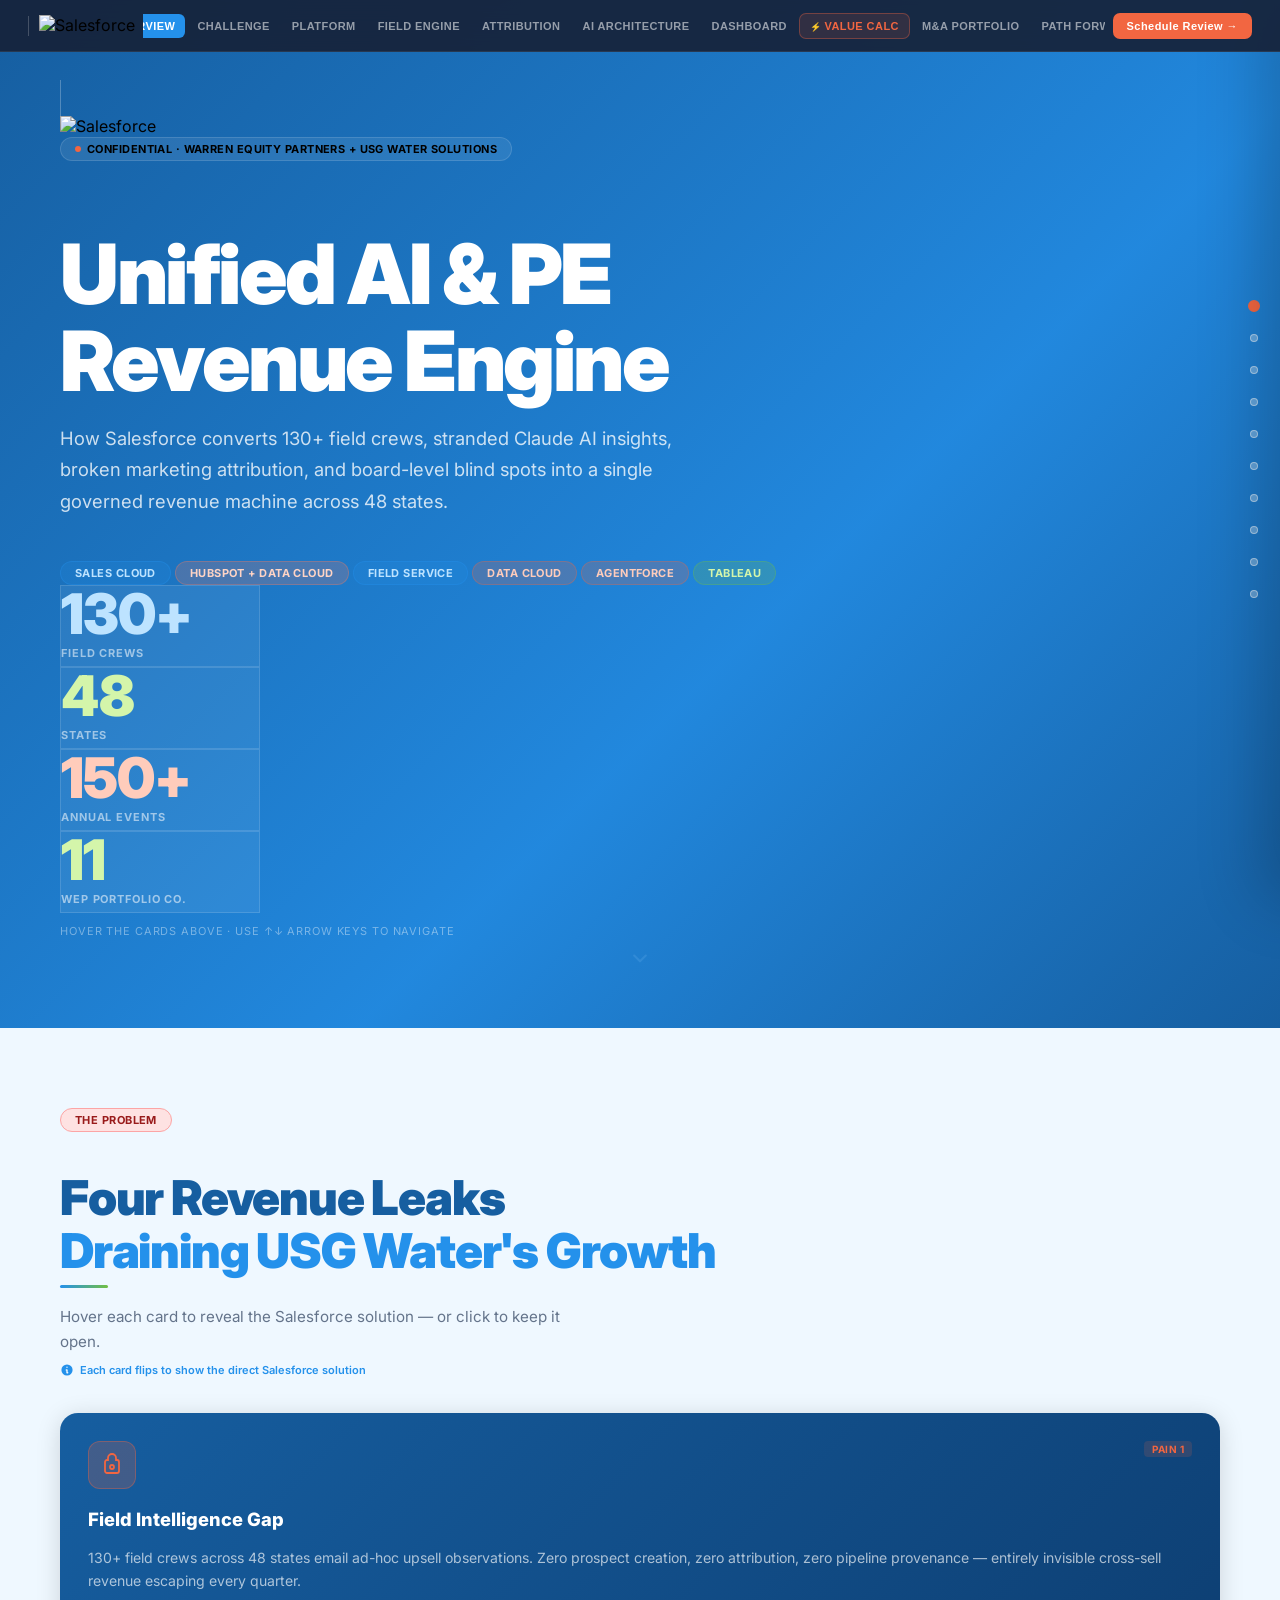
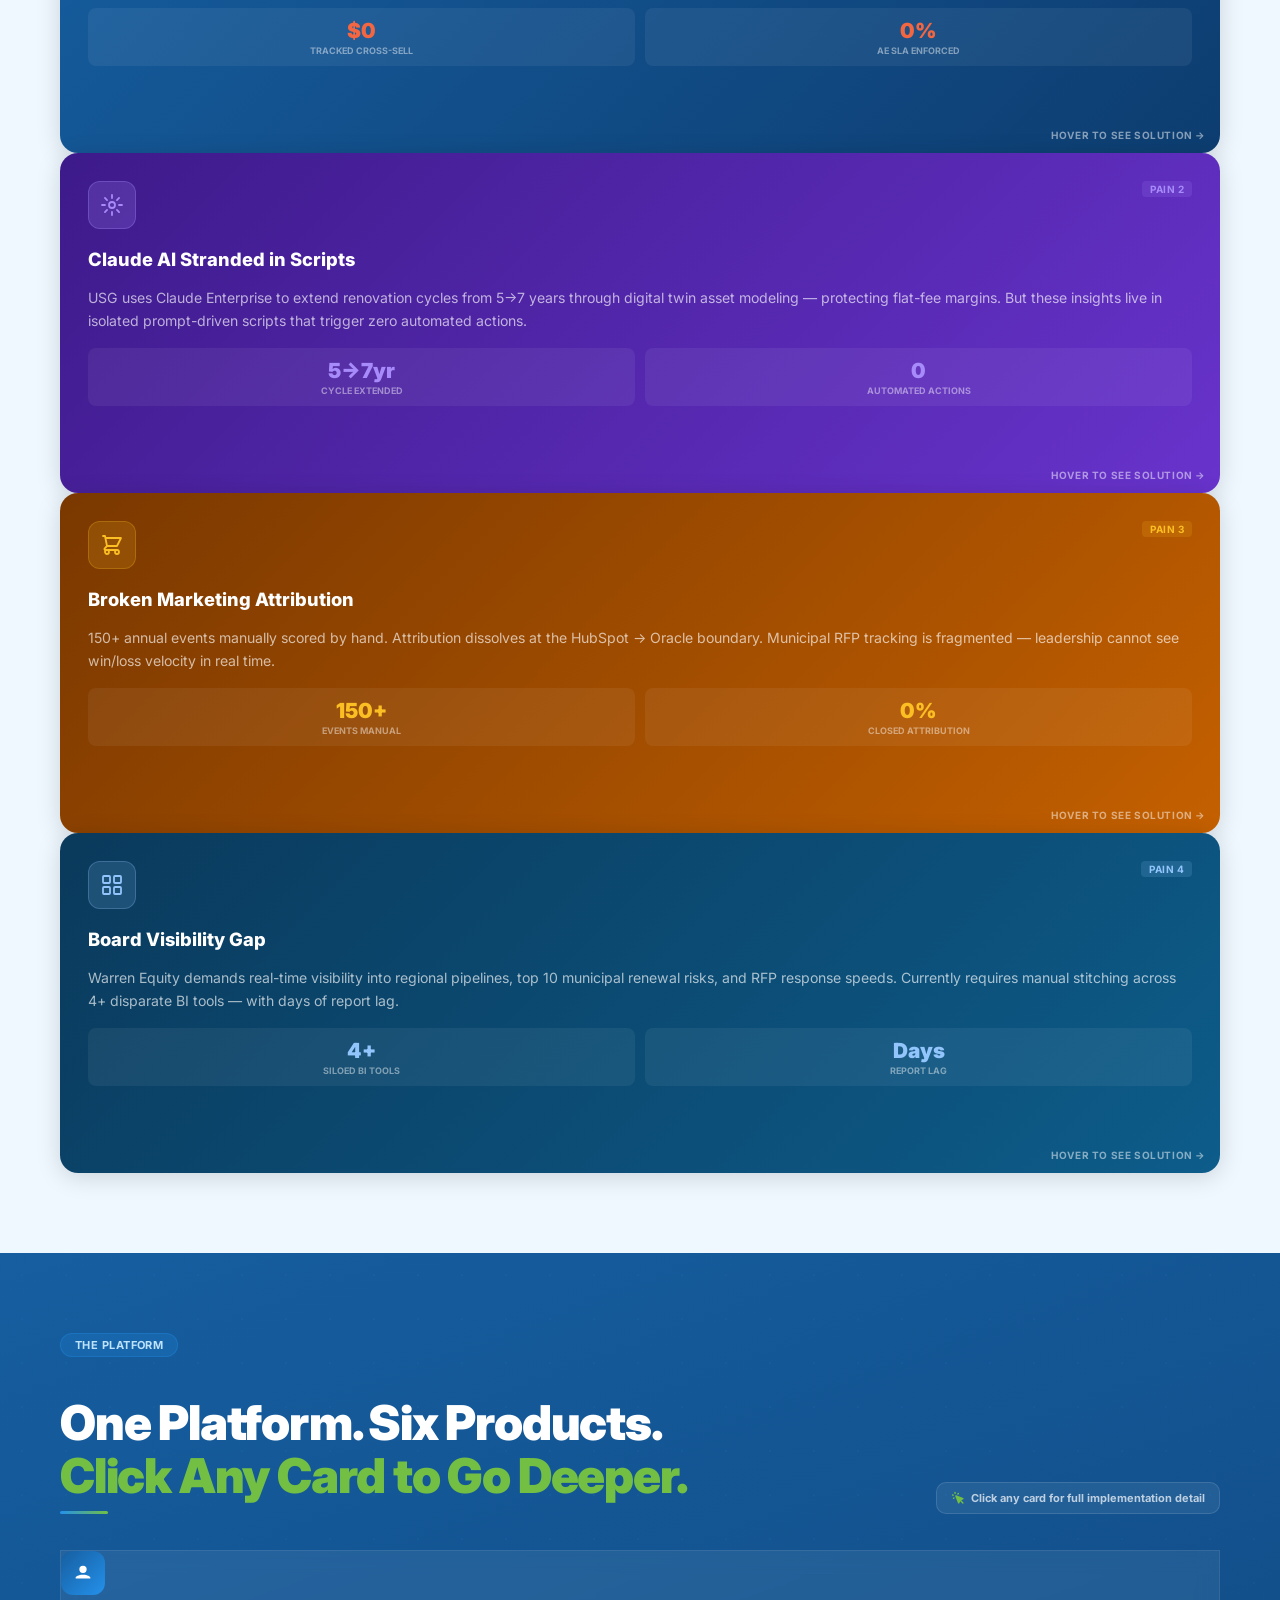
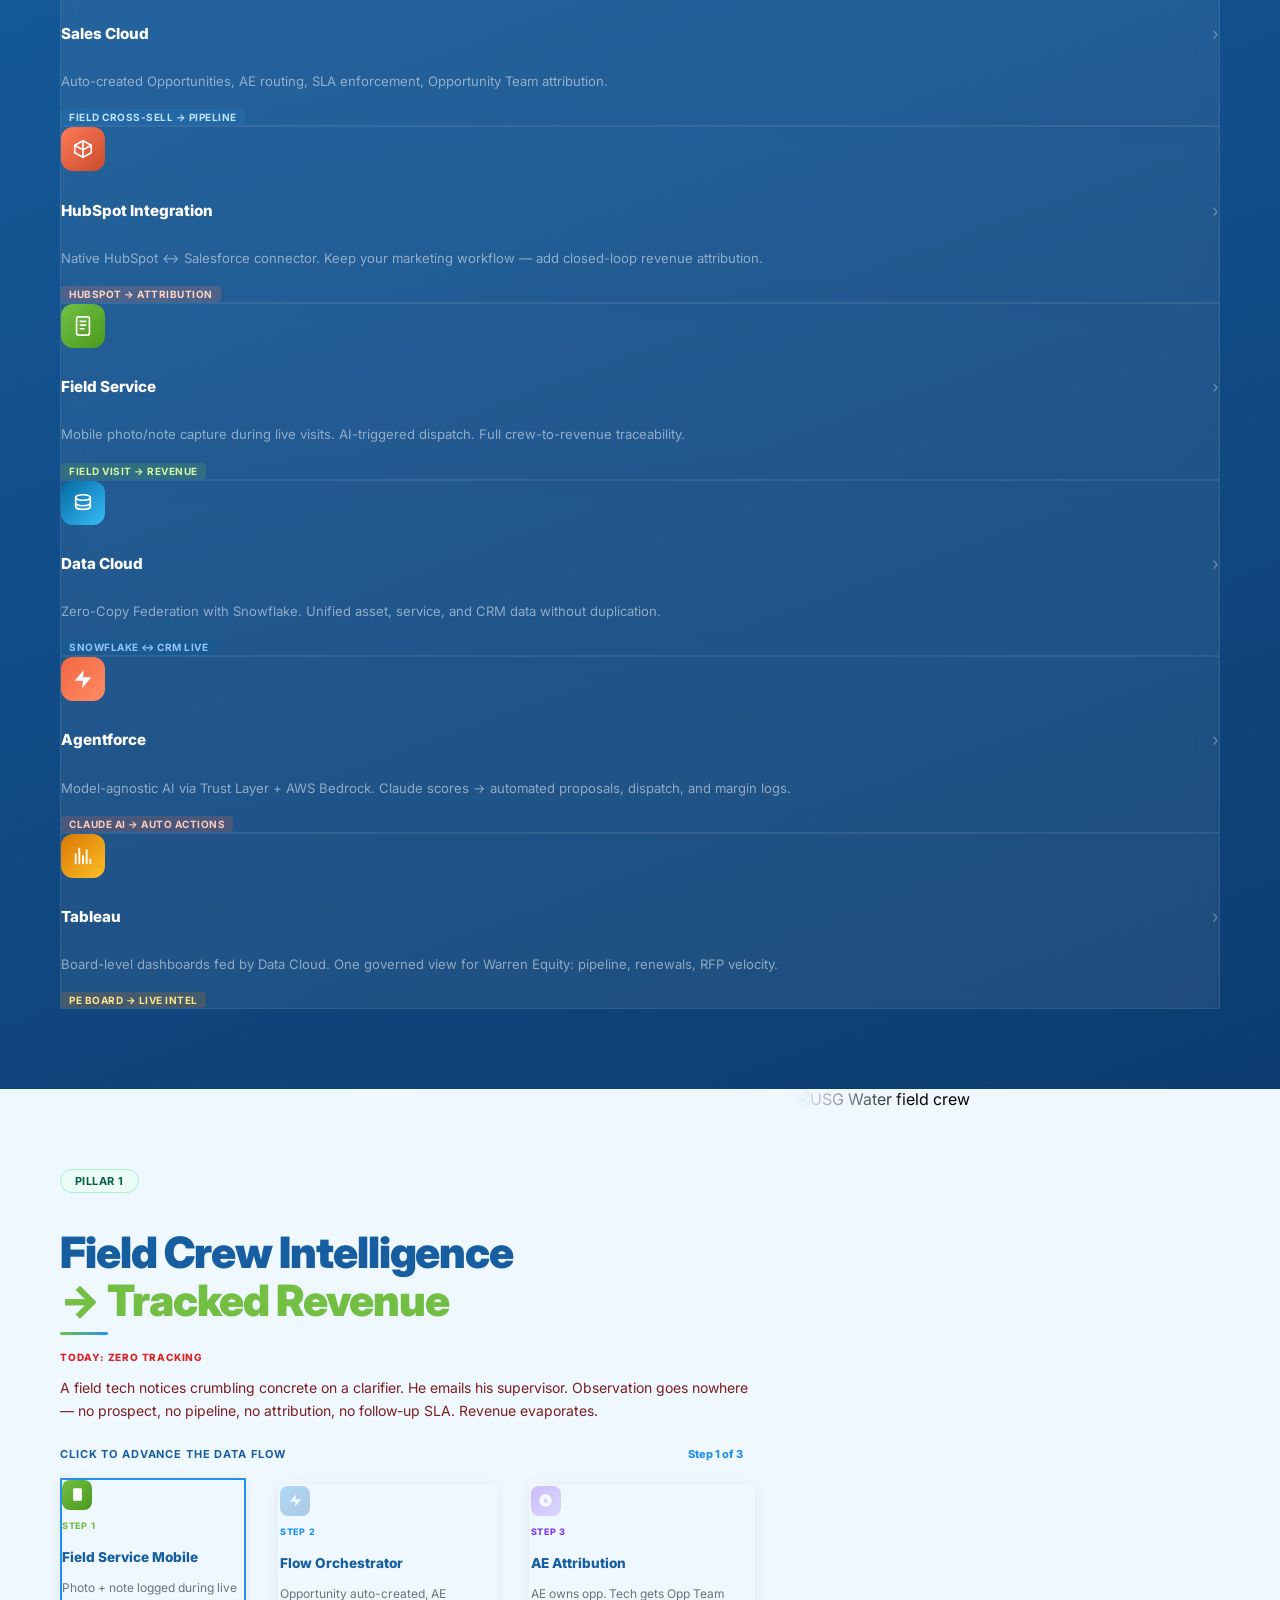
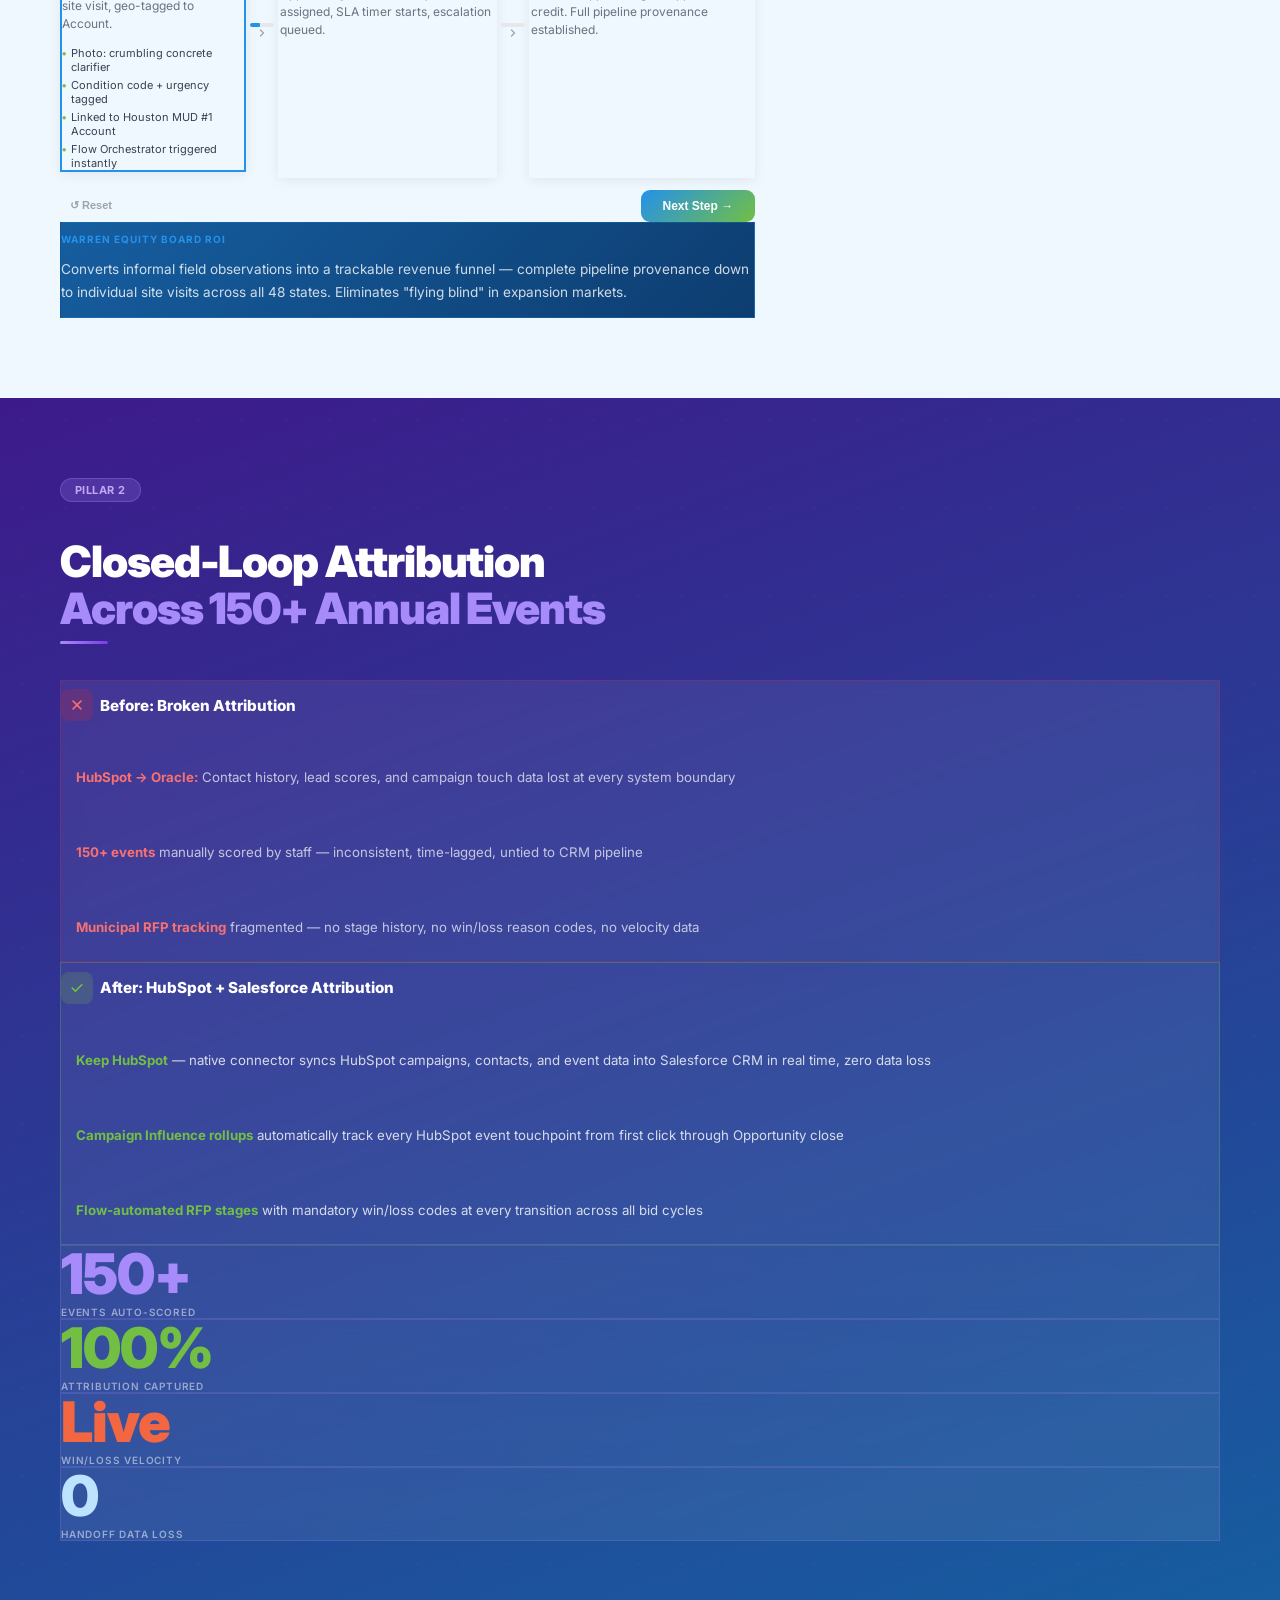
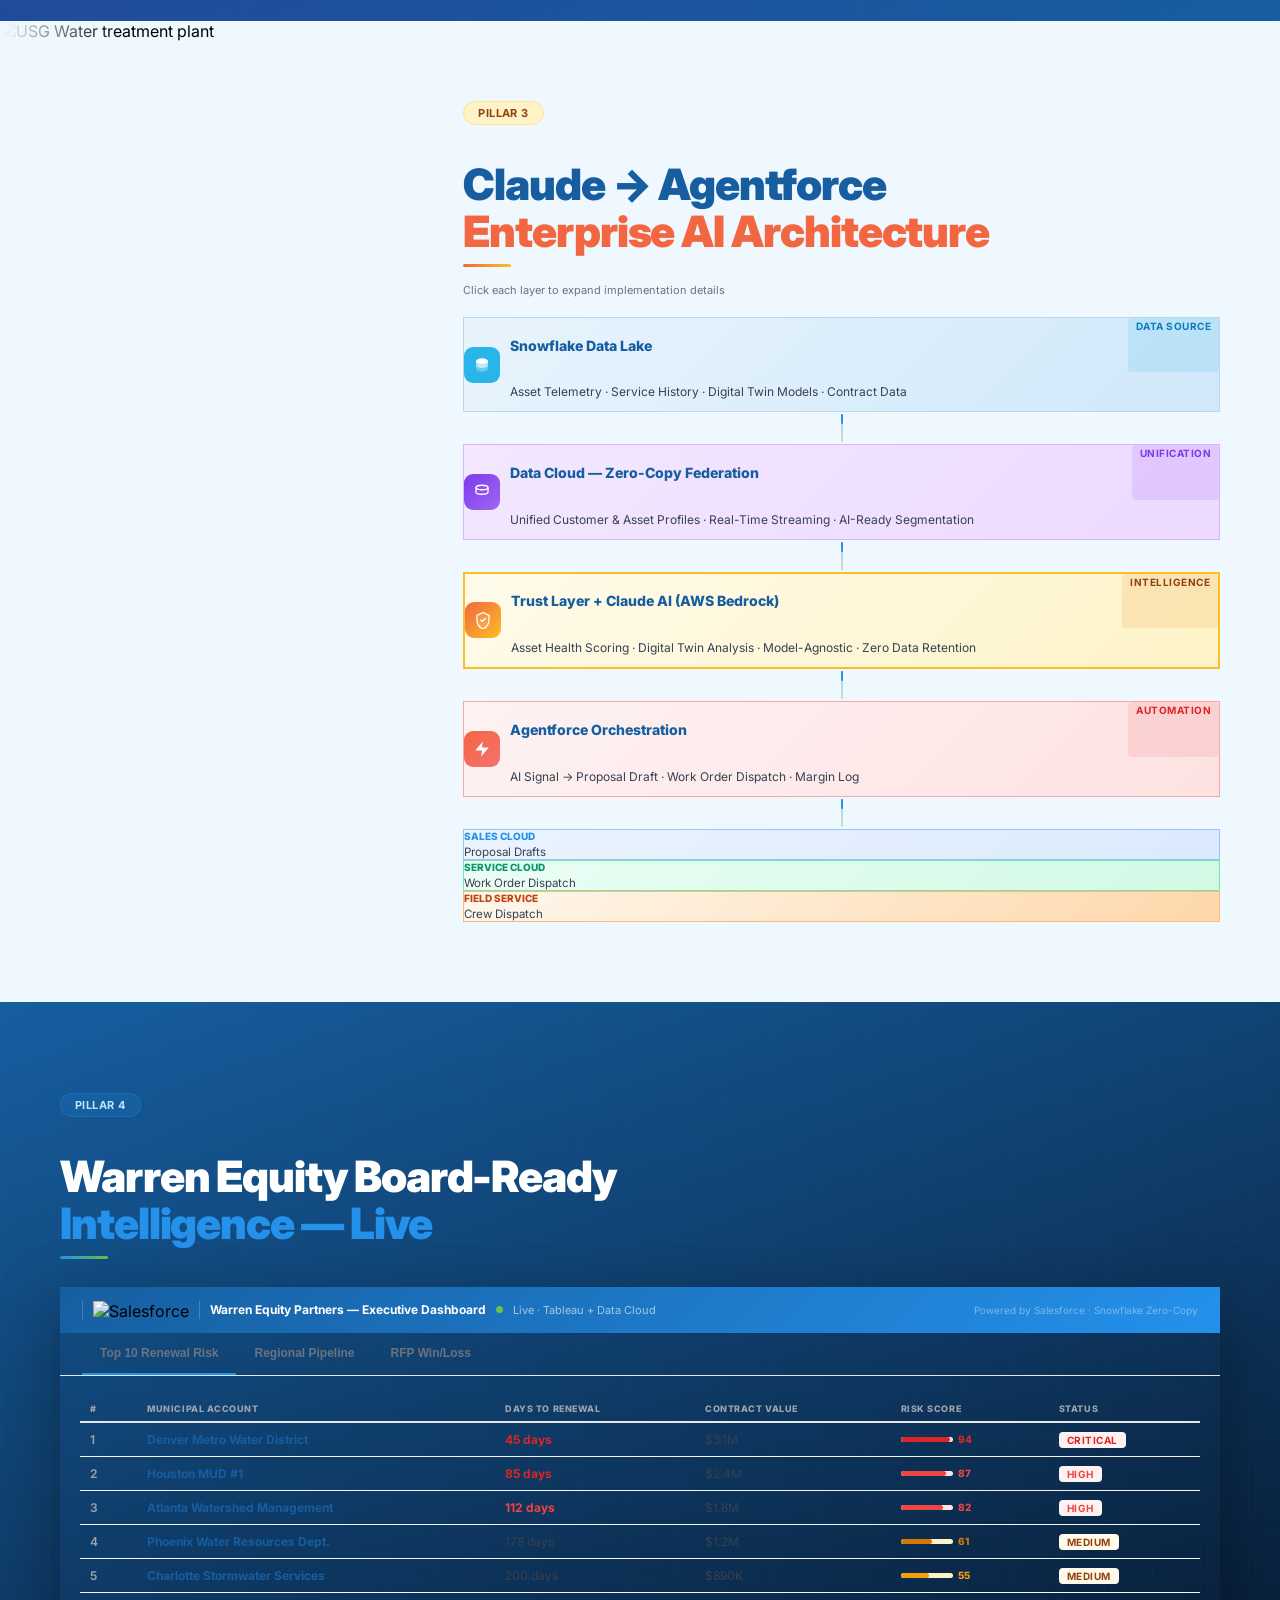
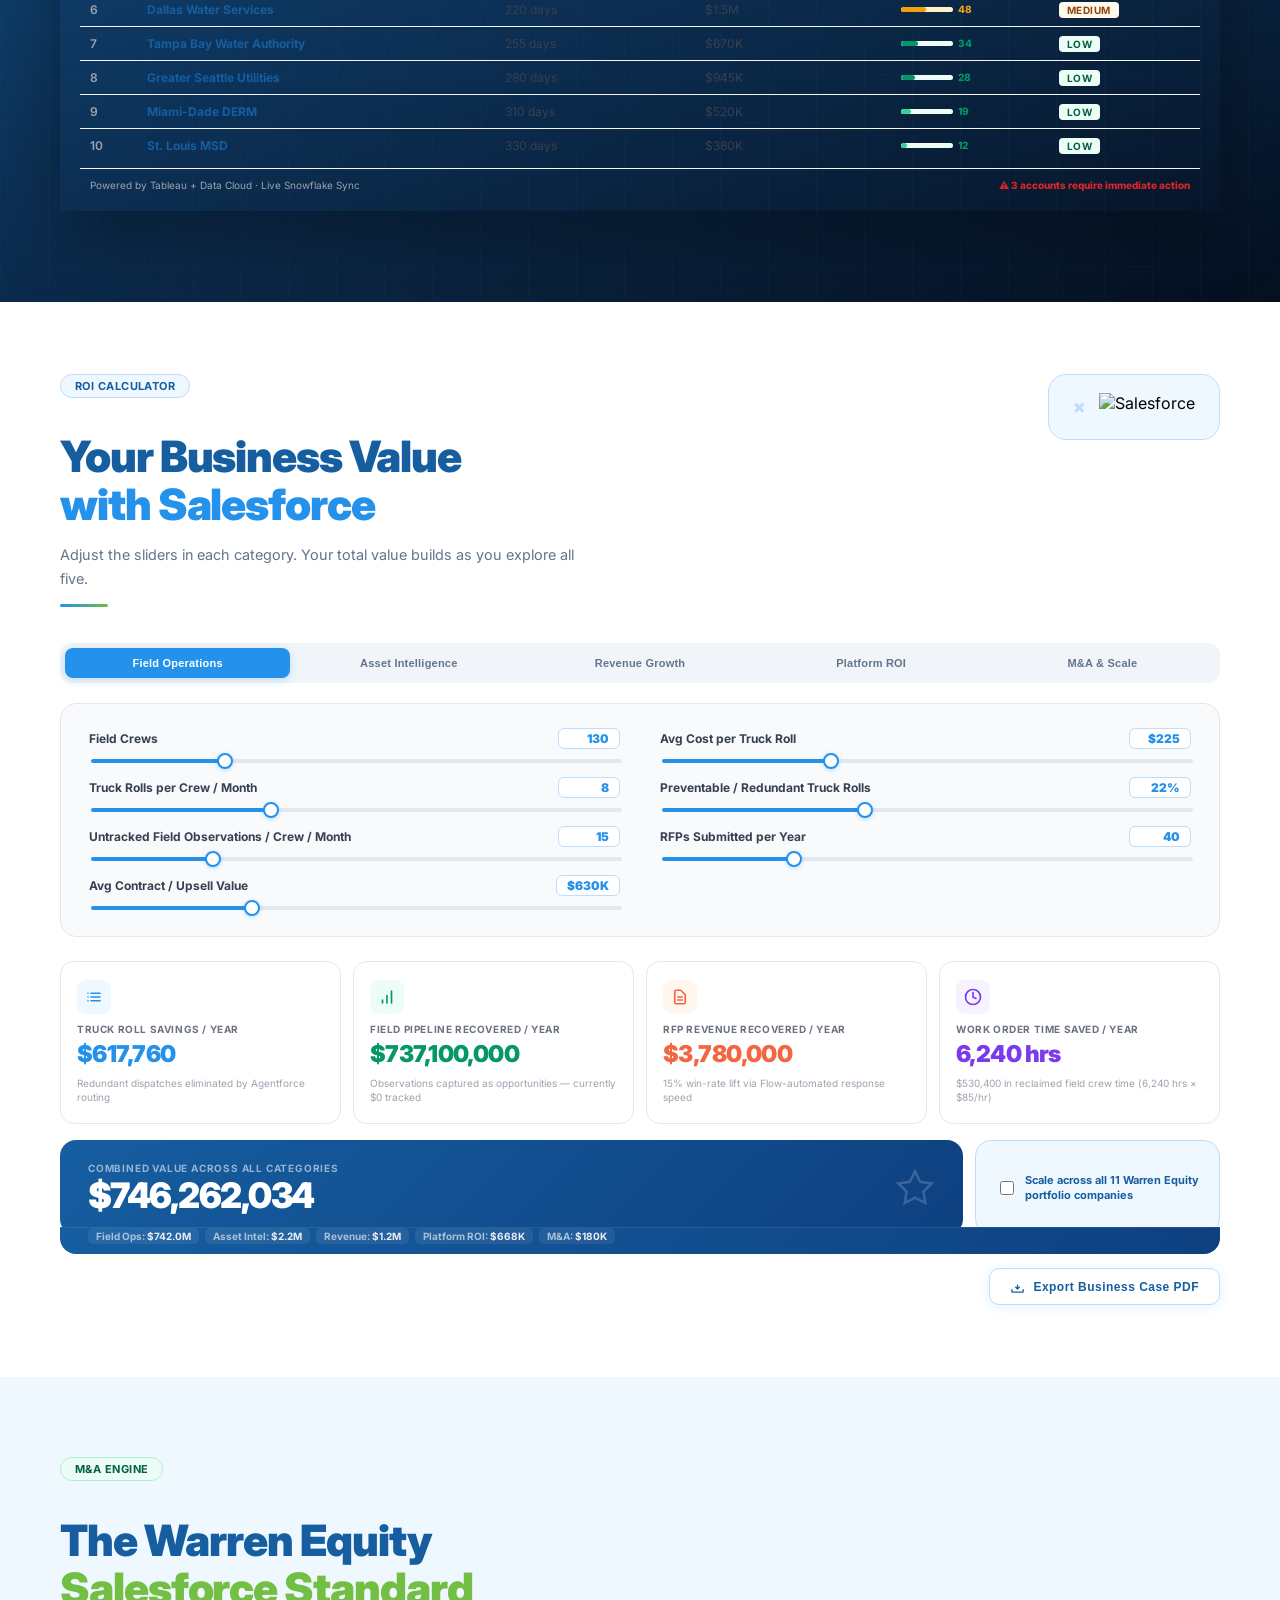
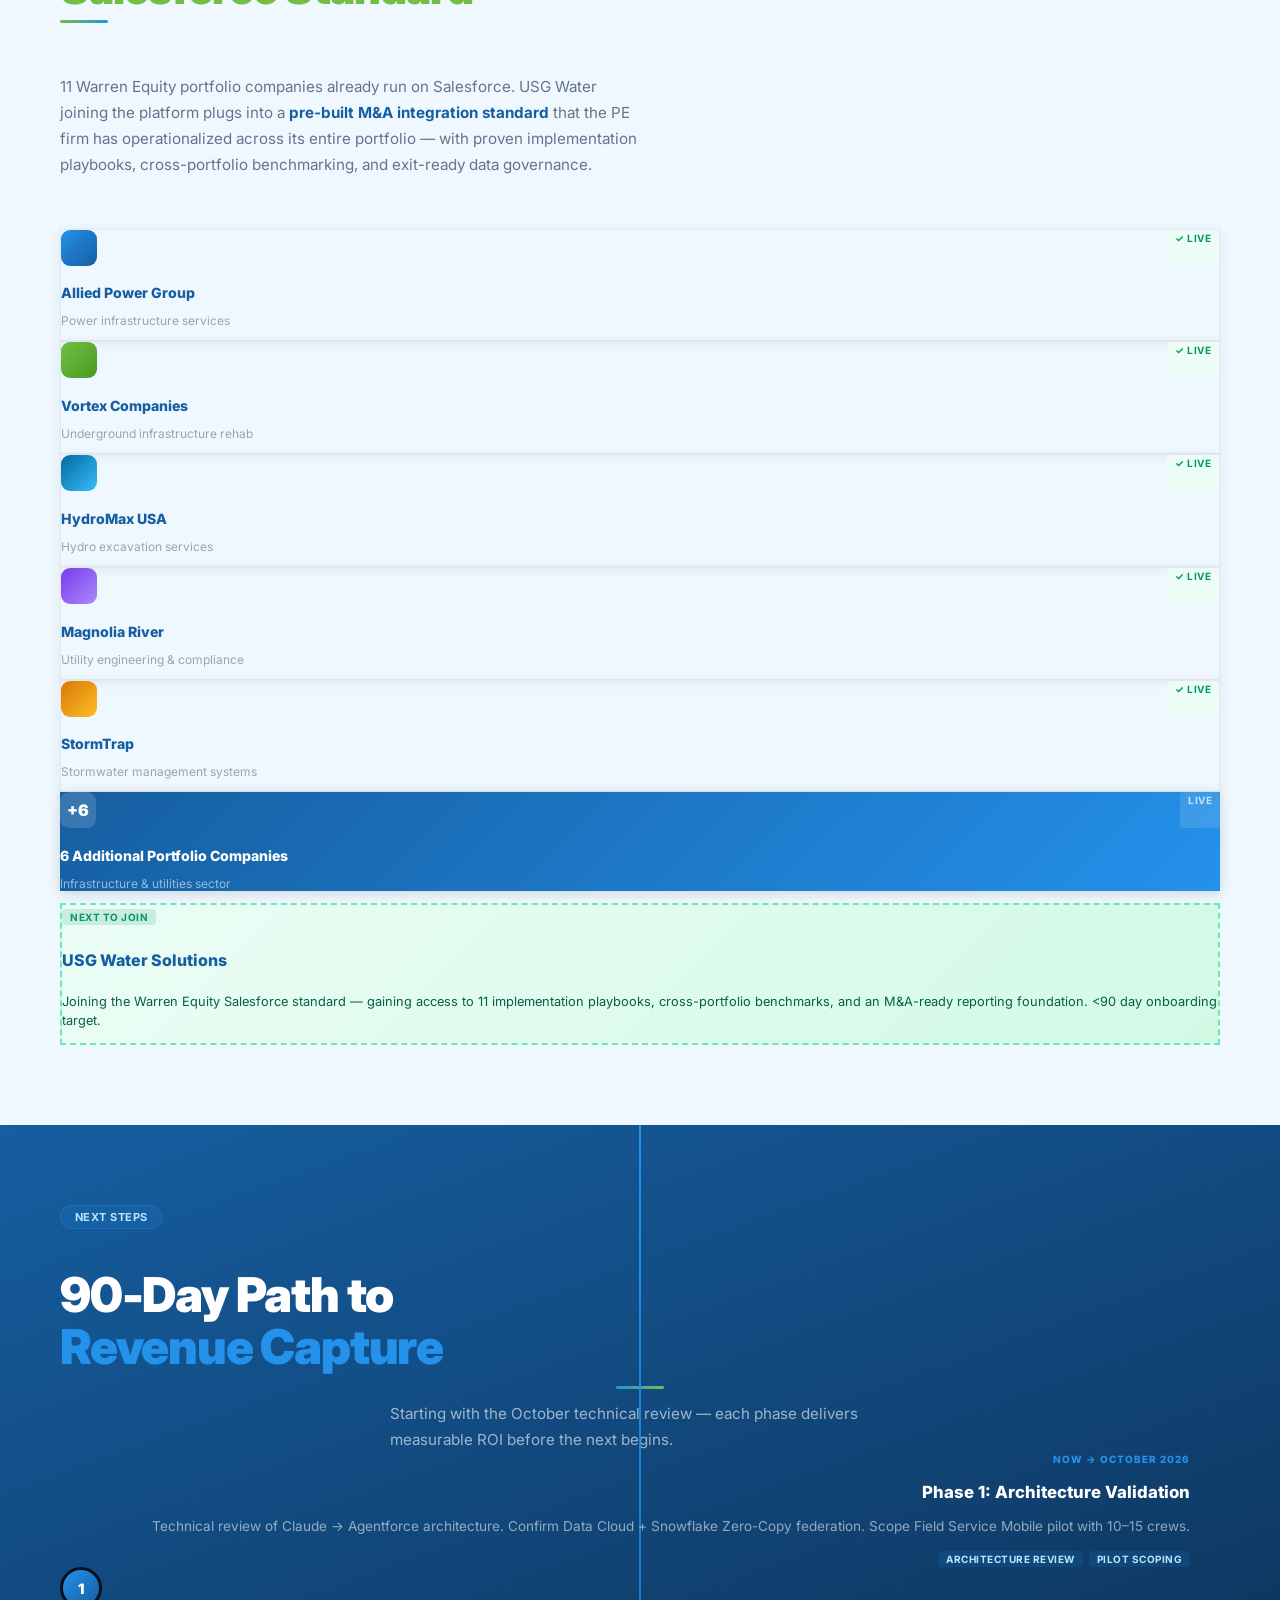
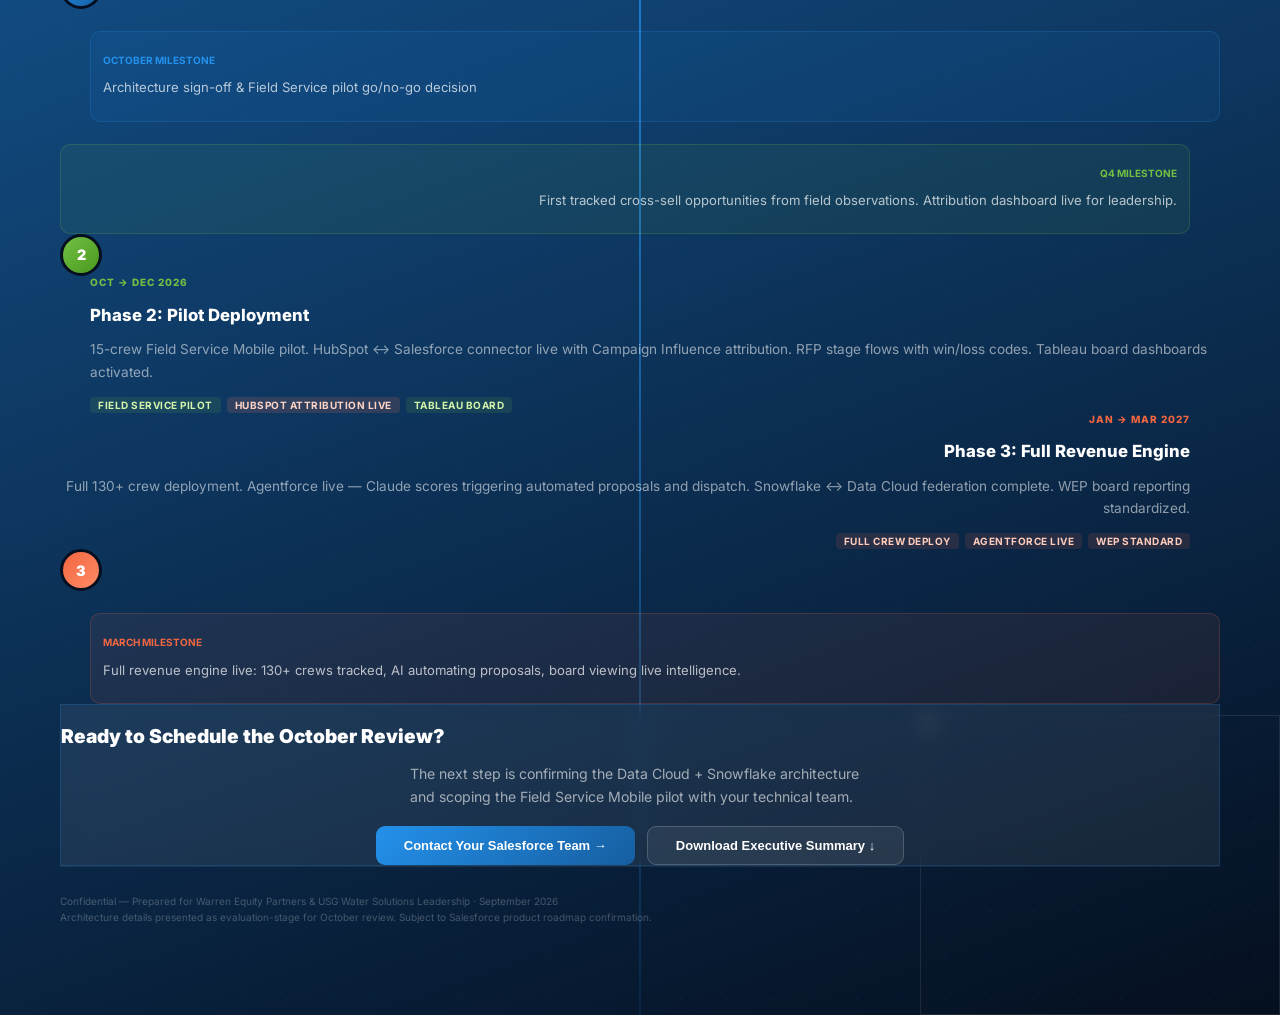
==== commit ff3ce647: "Add Export Business Case PDF button to BVC section - Load jsPDF 2.5.1 via CDN - Add styled Export bu" ====
--- a/index.html
+++ b/index.html
@@ -8,6 +8,7 @@
   <link href="https://fonts.googleapis.com/css2?family=Inter:wght@300;400;500;600;700;800;900&display=swap" rel="stylesheet"/>
   <script src="https://cdn.tailwindcss.com"></script>
   <script src="https://cdn.jsdelivr.net/npm/chart.js@4.4.0/dist/chart.umd.min.js"></script>
+  <script src="https://cdnjs.cloudflare.com/ajax/libs/jspdf/2.5.1/jspdf.umd.min.js"></script>
 
   <style>
     *, *::before, *::after { box-sizing: border-box; }
@@ -329,6 +330,19 @@
       background:rgba(255,255,255,0.07); border-radius:5px; padding:2px 8px;
     }
     .bvc-bd-pill span { color:rgba(255,255,255,0.9); }
+    /* PDF export button */
+    .bvc-export-row { display:flex; justify-content:flex-end; margin-top:14px; }
+    .bvc-export-btn {
+      display:flex; align-items:center; gap:8px;
+      padding:10px 20px; border-radius:10px; border:none; cursor:pointer;
+      font-size:12px; font-weight:800; letter-spacing:0.04em;
+      background:white; color:var(--usg-dark);
+      border:1.5px solid #BFDBFE;
+      box-shadow:0 2px 12px rgba(36,145,235,0.12);
+      transition:all 0.2s;
+    }
+    .bvc-export-btn:hover { background:var(--usg-blue); color:white; border-color:var(--usg-blue); box-shadow:0 4px 18px rgba(36,145,235,0.3); }
+    .bvc-export-btn svg { flex-shrink:0; transition:stroke 0.2s; }
 
     /* ── MOBILE RESPONSIVE ── */
     @media (max-width: 768px) {
@@ -422,7 +436,7 @@
     <button class="tn-link" onclick="navTo('slide-8')">M&amp;A Portfolio</button>
     <button class="tn-link" onclick="navTo('slide-9')">Path Forward</button>
   </div>
-  <button id="topnav-cta" onclick="navTo('slide-9')">Schedule Review →</button>
+  <button id="topnav-cta" onclick="window.open('team.html','_blank')">Schedule Review →</button>
 </nav>
 
 <!-- Progress bar -->
@@ -1428,6 +1442,14 @@
       <span class="bvc-bd-pill">M&amp;A: <span id="bd-5">$0</span></span>
     </div>
 
+    <!-- PDF Export -->
+    <div class="bvc-export-row reveal">
+      <button class="bvc-export-btn" onclick="generateBvcPDF()">
+        <svg width="15" height="15" fill="none" stroke="currentColor" stroke-width="2.2" viewBox="0 0 24 24"><path d="M12 10v6m0 0l-3-3m3 3l3-3M3 17v3a1 1 0 001 1h16a1 1 0 001-1v-3" stroke-linecap="round" stroke-linejoin="round"/></svg>
+        Export Business Case PDF
+      </button>
+    </div>
+
   </div>
 </section>
 
@@ -2022,6 +2044,215 @@
   calcTab(5);
   setTab(1);
 });
+
+/* ══════════════════════════════════════
+   BVC PDF EXPORT
+══════════════════════════════════════ */
+function generateBvcPDF() {
+  if (typeof window.jspdf === 'undefined') {
+    alert('PDF library still loading — please try again in a moment.');
+    return;
+  }
+  const { jsPDF } = window.jspdf;
+  const doc = new jsPDF({ orientation: 'portrait', unit: 'mm', format: 'a4' });
+  const W = 210, H = 297, M = 16, CW = W - 2 * M;
+
+  const DARK  = '#165EA0';
+  const BLUE  = '#2491EB';
+  const total = Object.values(tabTotals).reduce((a, b) => a + b, 0);
+  const fmtN  = n => new Intl.NumberFormat('en-US',{style:'currency',currency:'USD',maximumFractionDigits:0}).format(n);
+  const fmtKN = n => n>=1e6 ? '$'+(n/1e6).toFixed(1)+'M' : n>=1e3 ? '$'+Math.round(n/1e3)+'K' : fmtN(n);
+  const now   = new Date().toLocaleDateString('en-US',{month:'long',day:'numeric',year:'numeric'});
+
+  // ── HEADER BAND ──────────────────────────────────
+  doc.setFillColor(DARK);
+  doc.rect(0, 0, W, 32, 'F');
+  doc.setTextColor('#FFFFFF');
+  doc.setFont('helvetica','bold'); doc.setFontSize(16);
+  doc.text('Business Value Assessment', M, 14);
+  doc.setFont('helvetica','normal'); doc.setFontSize(9);
+  doc.setTextColor('#B0CFEA');
+  doc.text('USG Water Solutions  ×  Salesforce', M, 22);
+  doc.text(`Generated ${now}`, W - M, 22, { align:'right' });
+
+  // ── GRAND TOTAL BOX ──────────────────────────────
+  let y = 40;
+  doc.setFillColor('#EFF8FF');
+  doc.setDrawColor('#BFDBFE');
+  doc.roundedRect(M, y, CW, 28, 3, 3, 'FD');
+  doc.setFont('helvetica','bold'); doc.setFontSize(7.5);
+  doc.setTextColor('#64748B');
+  doc.text('COMBINED ANNUAL VALUE WITH SALESFORCE', M + 5, y + 8);
+  doc.setFont('helvetica','bold'); doc.setFontSize(26);
+  doc.setTextColor(DARK);
+  doc.text(fmtN(total), M + 5, y + 22);
+
+  const wepChecked = document.getElementById('wep-check').checked;
+  if (wepChecked) {
+    doc.setFont('helvetica','normal'); doc.setFontSize(8.5);
+    doc.setTextColor('#64748B');
+    doc.text(`Warren Equity Portfolio ×11: ${fmtN(total * 11)}`, W - M, y + 22, { align:'right' });
+  }
+
+  // ── BAR CHART ─────────────────────────────────────
+  y += 36;
+  doc.setFont('helvetica','bold'); doc.setFontSize(9);
+  doc.setTextColor(DARK);
+  doc.text('Value by Category', M, y);
+  y += 4;
+
+  const cvs = document.createElement('canvas');
+  cvs.width = 720; cvs.height = 260;
+  const tabLabels = ['Field Operations','Asset Intelligence','Revenue Growth','Platform ROI','M&A & Scale'];
+  const tabColors = ['#2491EB','#059669','#F26641','#7C3AED','#0EA5E9'];
+  const tabVals   = [1,2,3,4,5].map(n => tabTotals[n]);
+
+  const tmpChart = new Chart(cvs, {
+    type: 'bar',
+    data: {
+      labels: tabLabels,
+      datasets: [{ data: tabVals, backgroundColor: tabColors, borderRadius: 8, borderSkipped: false }]
+    },
+    options: {
+      responsive: false, animation: false,
+      plugins: { legend:{ display:false }, tooltip:{ enabled:false } },
+      scales: {
+        x: { grid:{display:false}, border:{display:false}, ticks:{ font:{weight:'700',size:12}, color:'#374151' } },
+        y: { grid:{color:'#F3F4F6'}, border:{display:false}, ticks:{ callback: v => fmtKN(v), font:{size:10}, color:'#9CA3AF' }, beginAtZero:true }
+      }
+    }
+  });
+
+  const chartImg = cvs.toDataURL('image/png');
+  tmpChart.destroy();
+
+  const chartH = CW * (260 / 720);
+  doc.addImage(chartImg, 'PNG', M, y, CW, chartH);
+  y += chartH + 10;
+
+  // ── PER-TAB BREAKDOWN ─────────────────────────────
+  doc.setFont('helvetica','bold'); doc.setFontSize(9);
+  doc.setTextColor(DARK);
+  doc.text('Detailed Breakdown', M, y);
+  y += 5;
+
+  const g = id => document.getElementById(id)?.textContent?.trim() || '—';
+
+  const tabs = [
+    {
+      n:1, name:'Field Operations', color:'#2491EB',
+      inputs:[
+        ['Field Crews', g('v-crews')],
+        ['Avg Cost per Truck Roll', g('v-rollcost')],
+        ['Truck Rolls / Crew / Month', g('v-rolls')],
+        ['Preventable Truck Rolls', g('v-prevent')],
+        ['Observations / Crew / Month', g('v-obs')],
+        ['RFPs per Year', g('v-rfps')],
+        ['Avg Contract Value', g('v-upsell')],
+      ],
+      outputs:[
+        ['Truck Roll Savings / Year', g('o-rolls')],
+        ['Field Pipeline Recovered / Year', g('o-pipeline')],
+        ['RFP Revenue Recovered / Year', g('o-rfp')],
+        ['Work Order Hours Saved / Year', g('o-time')],
+      ]
+    },
+    {
+      n:2, name:'Asset Intelligence', color:'#059669',
+      inputs:[
+        ['Total Assets Managed', g('v-assets')],
+        ['Avg Cost per Asset Renovation', g('v-renocost')],
+        ['Renovation Cycle Extension', g('v-renoext')],
+      ],
+      outputs:[ ['CapEx Deferral Savings / Year', g('o-capex')] ]
+    },
+    {
+      n:3, name:'Revenue Growth', color:'#F26641',
+      inputs:[
+        ['Annual Cross-Sell Pipeline', g('v-cspipeline')],
+        ['Win Rate Lift', g('v-wrlift')],
+      ],
+      outputs:[ ['Cross-Sell Revenue Lift / Year', g('o-cslift')] ]
+    },
+    {
+      n:4, name:'Platform ROI', color:'#7C3AED',
+      inputs:[
+        ['Legacy System Maintenance', g('v-maint')],
+        ['Employees Reconciling Data', g('v-recon-emp')],
+        ['Hours / Week per Employee', g('v-recon-hrs')],
+        ['Annual Inventory / Parts Spend', g('v-invspend')],
+        ['Inventory Leakage %', g('v-invleak')],
+      ],
+      outputs:[
+        ['IT Consolidation Savings / Year', g('o-itconsolid')],
+        ['Productivity + Inventory Reclaimed / Year', g('o-prodreclaim')],
+      ]
+    },
+    {
+      n:5, name:'M&A & Scale', color:'#0EA5E9',
+      inputs:[
+        ['Projected Acquisitions / Year', g('v-acqs')],
+        ['IT Hours to Onboard One Acquisition', g('v-acq-hrs')],
+        ['Avg IT Hourly Rate', g('v-acq-rate')],
+      ],
+      outputs:[ ['Acquisition Onboarding Savings / Year', g('o-macq')] ]
+    }
+  ];
+
+  for (const tab of tabs) {
+    const rowCount = tab.inputs.length + tab.outputs.length;
+    const blockH   = 9 + rowCount * 5.5 + 10;
+    if (y + blockH > H - 20) { doc.addPage(); y = 16; }
+
+    // Tab header
+    doc.setFillColor(tab.color);
+    doc.roundedRect(M, y, CW, 7.5, 2, 2, 'F');
+    doc.setTextColor('#FFFFFF');
+    doc.setFont('helvetica','bold'); doc.setFontSize(8);
+    doc.text(tab.name.toUpperCase(), M + 4, y + 5.2);
+    doc.text(fmtN(tabTotals[tab.n]), W - M, y + 5.2, { align:'right' });
+    y += 10;
+
+    // Input rows
+    doc.setFontSize(7); doc.setFont('helvetica','bold');
+    doc.setTextColor('#94A3B8');
+    doc.text('YOUR INPUTS', M + 2, y); y += 4;
+    for (const [label, val] of tab.inputs) {
+      doc.setFont('helvetica','normal'); doc.setTextColor('#374151');
+      doc.text(label, M + 4, y);
+      doc.setFont('helvetica','bold'); doc.setTextColor('#1E3A5F');
+      doc.text(val, W - M, y, { align:'right' });
+      y += 5;
+    }
+
+    // Output rows
+    y += 1;
+    doc.setFont('helvetica','bold'); doc.setFontSize(7);
+    doc.setTextColor('#94A3B8');
+    doc.text('CALCULATED VALUE', M + 2, y); y += 4;
+    for (const [label, val] of tab.outputs) {
+      doc.setFillColor('#EFF8FF');
+      doc.roundedRect(M + 2, y - 3, CW - 4, 6, 1, 1, 'F');
+      doc.setFont('helvetica','normal'); doc.setFontSize(7.5); doc.setTextColor('#374151');
+      doc.text(label, M + 5, y + 1);
+      doc.setFont('helvetica','bold'); doc.setTextColor(tab.color);
+      doc.text(val, W - M - 3, y + 1, { align:'right' });
+      y += 8;
+    }
+    y += 4;
+  }
+
+  // ── FOOTER ─────────────────────────────────────────
+  if (y > H - 20) { doc.addPage(); }
+  doc.setFillColor(DARK);
+  doc.rect(0, H - 14, W, 14, 'F');
+  doc.setFont('helvetica','normal'); doc.setFontSize(7.5);
+  doc.setTextColor('#B0CFEA');
+  doc.text('Prepared by Salesforce · Confidential · For Discussion Purposes Only', M, H - 5.5);
+  doc.text('salesforce.com', W - M, H - 5.5, { align:'right' });
+
+  doc.save('USG-Water-Salesforce-Business-Value.pdf');
+}
 </script>
 </body>
 </html>
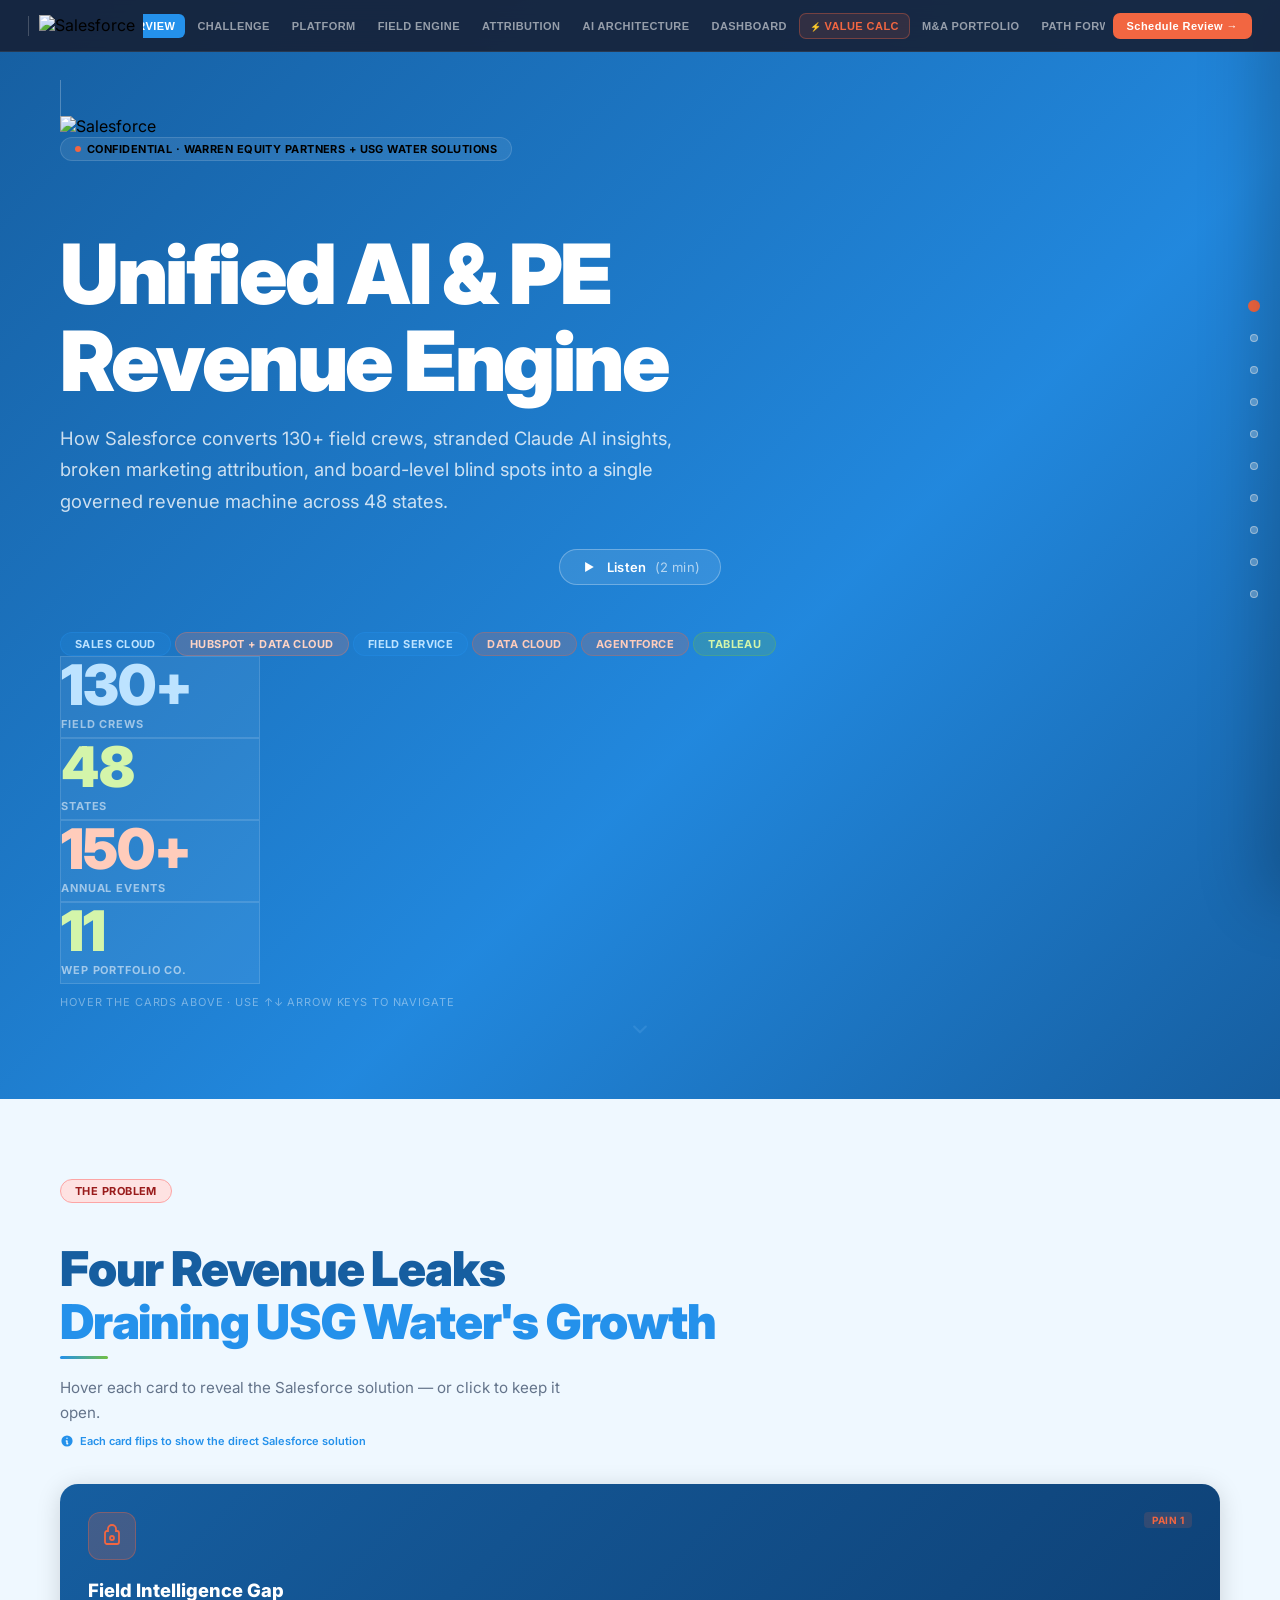
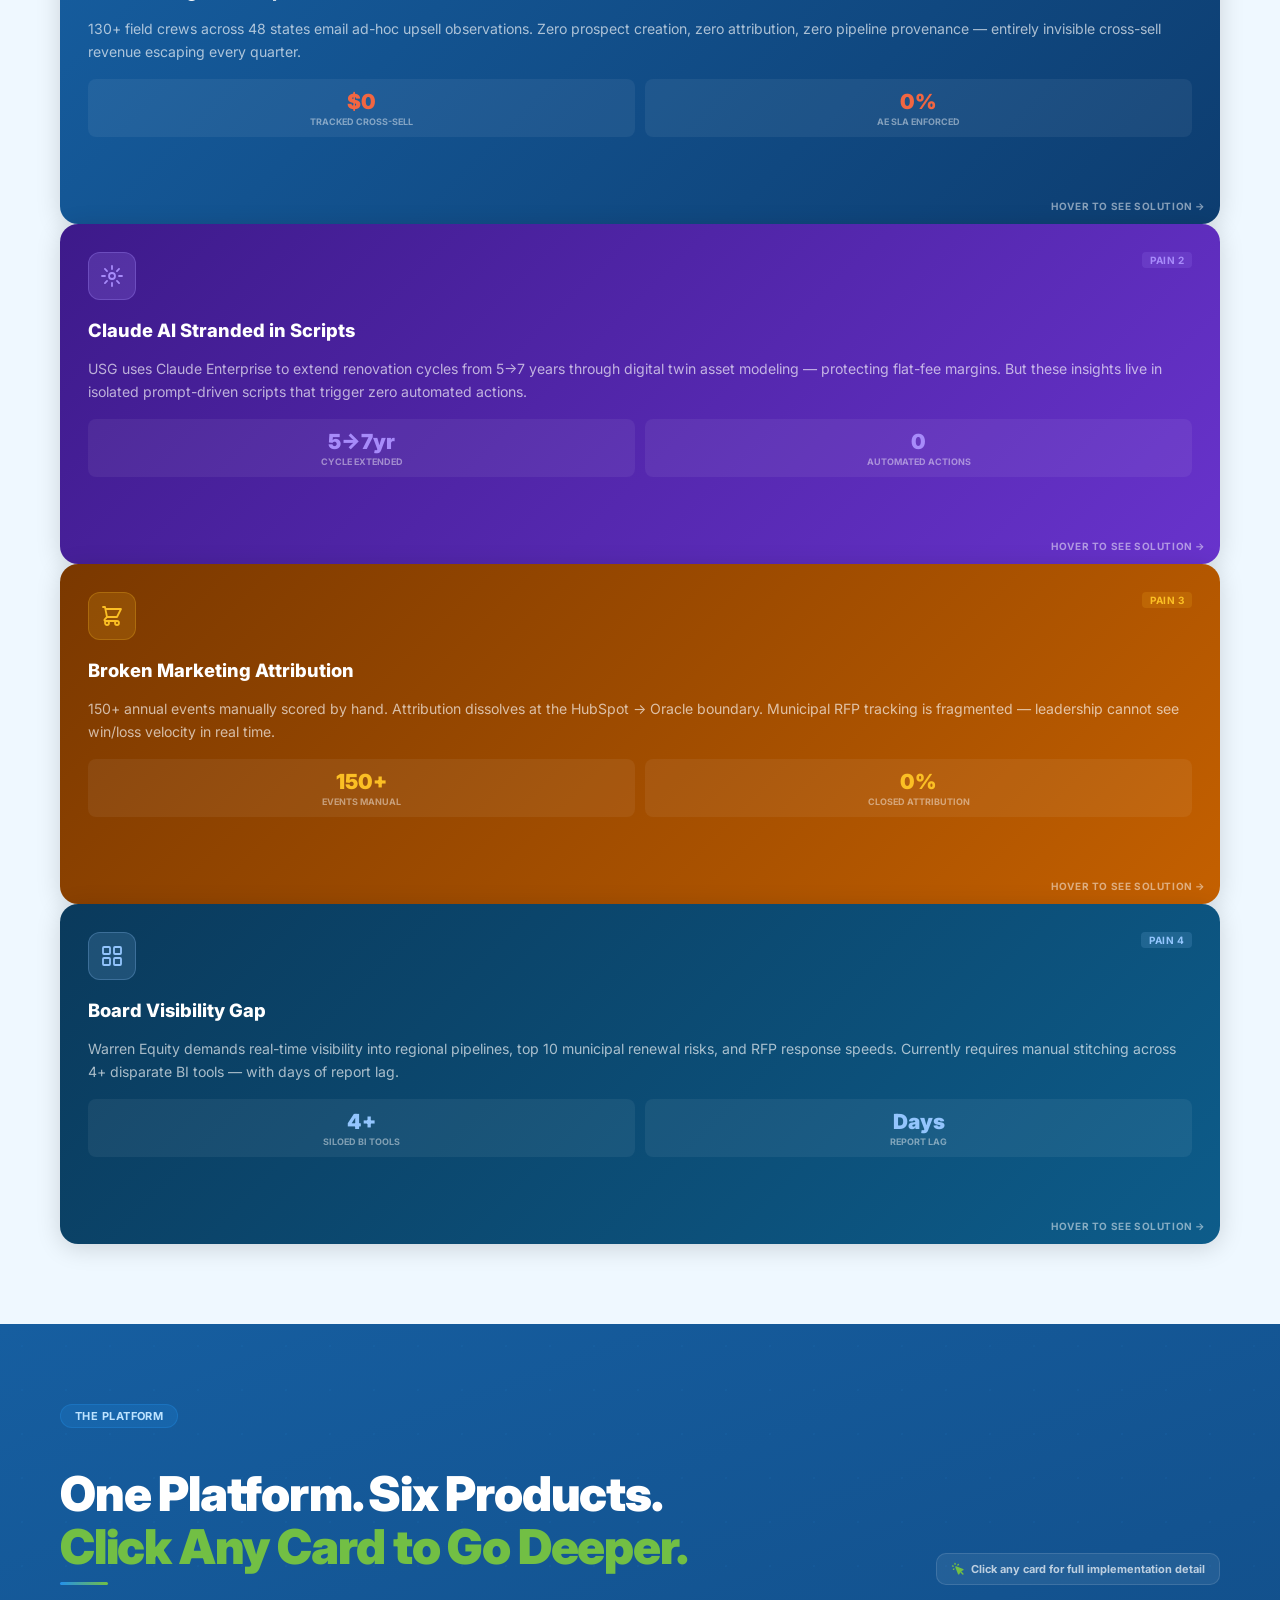
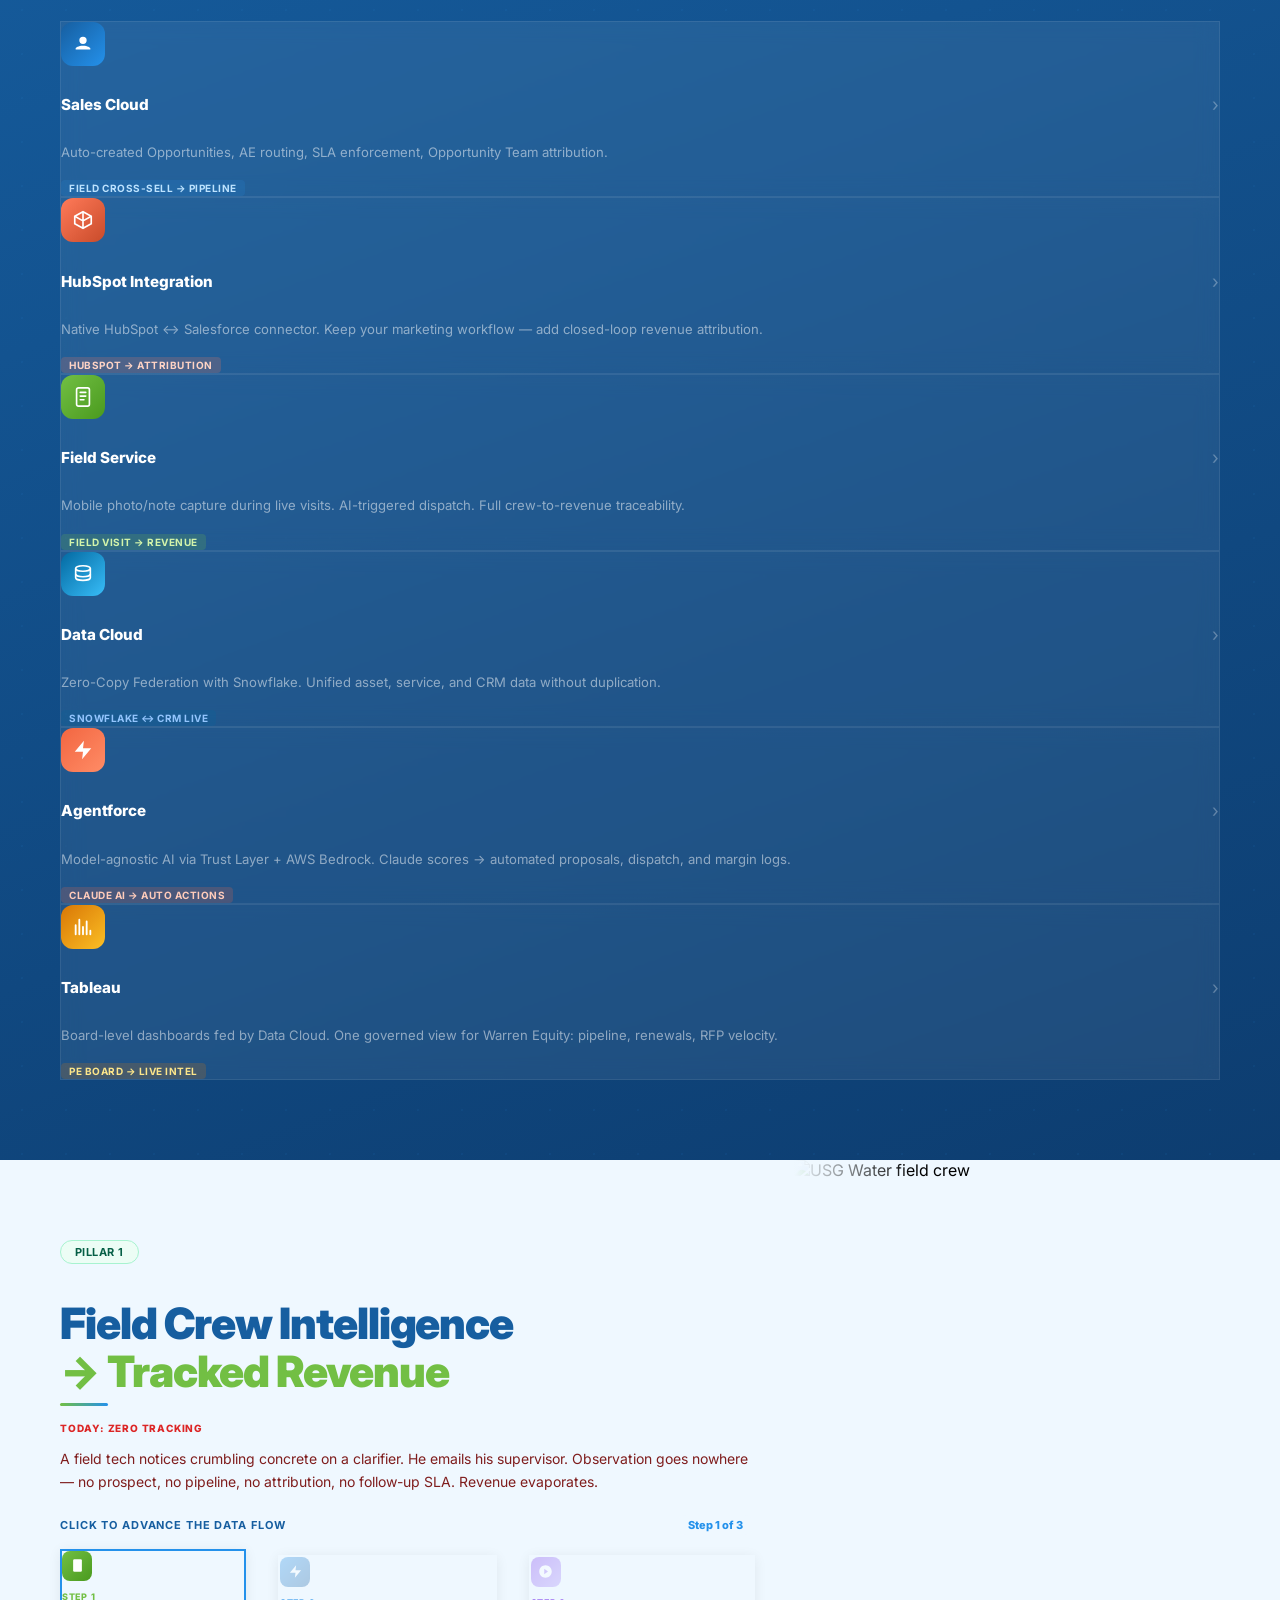
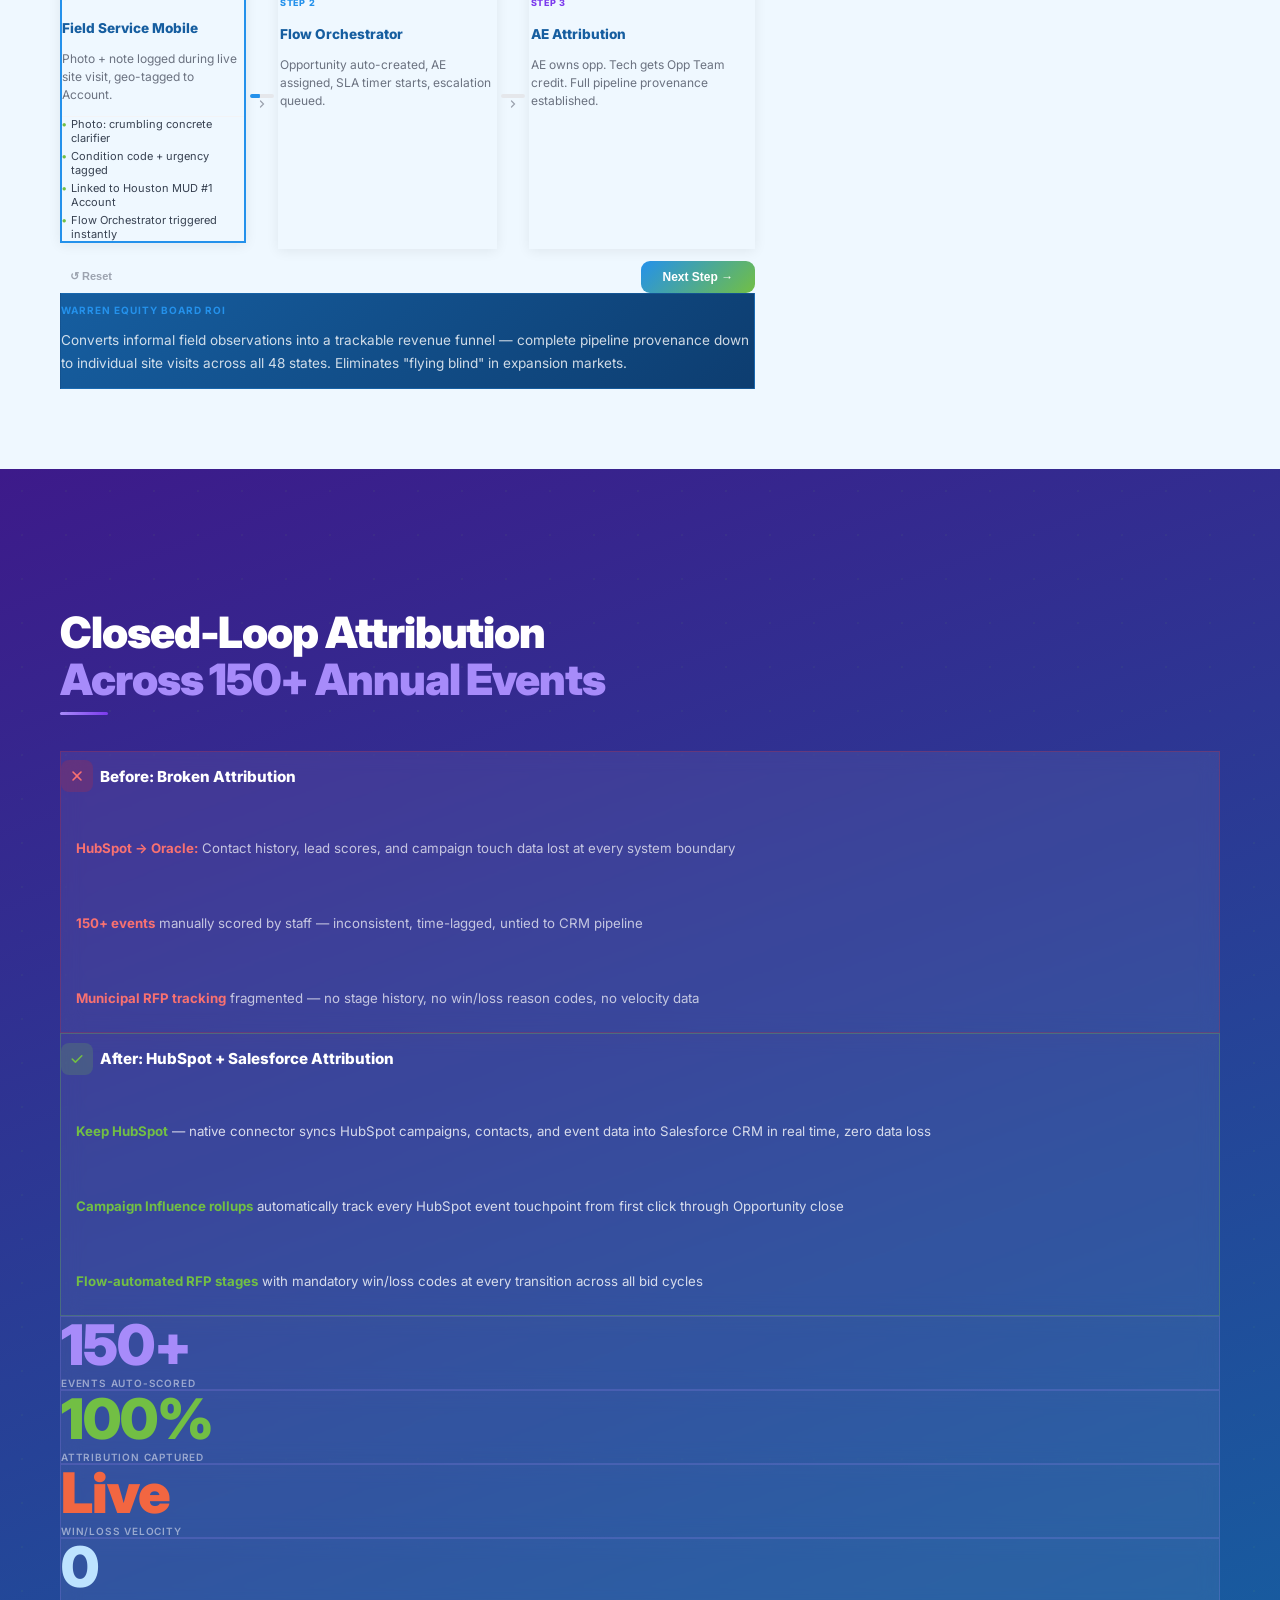
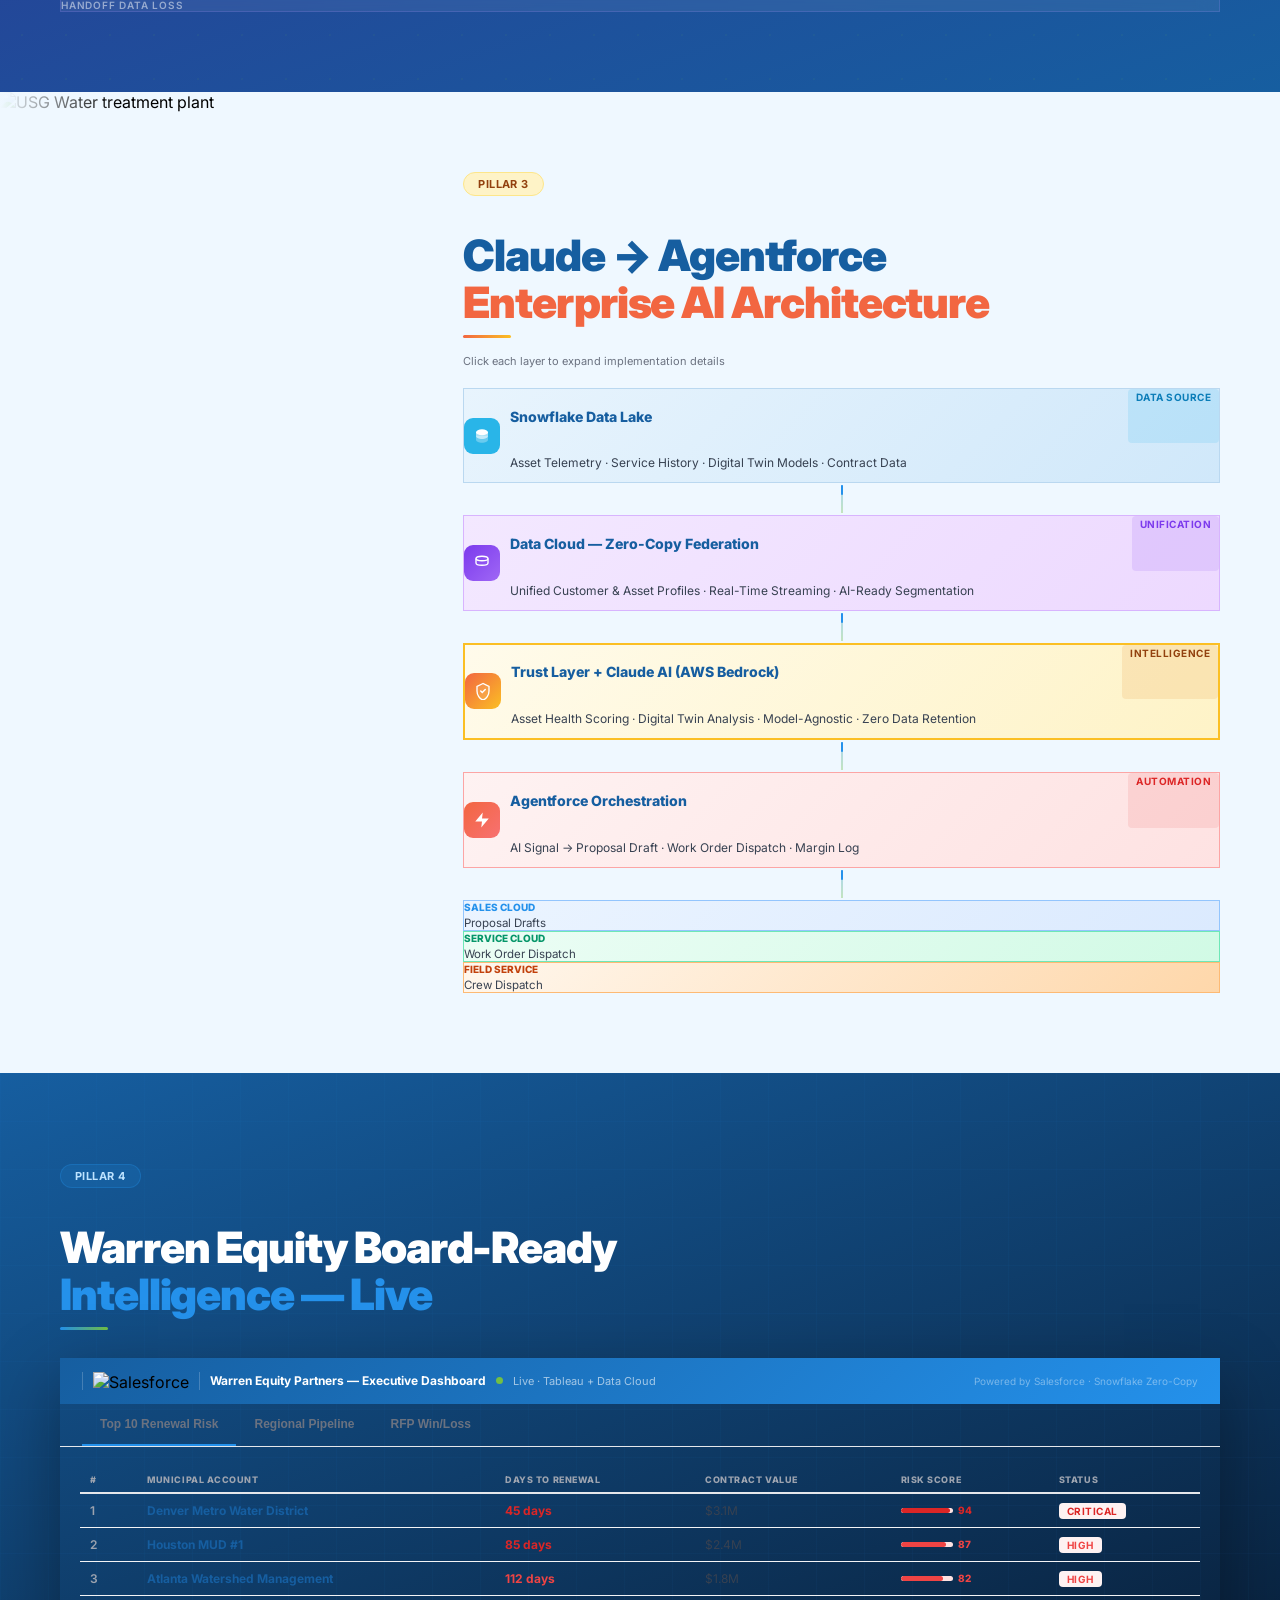
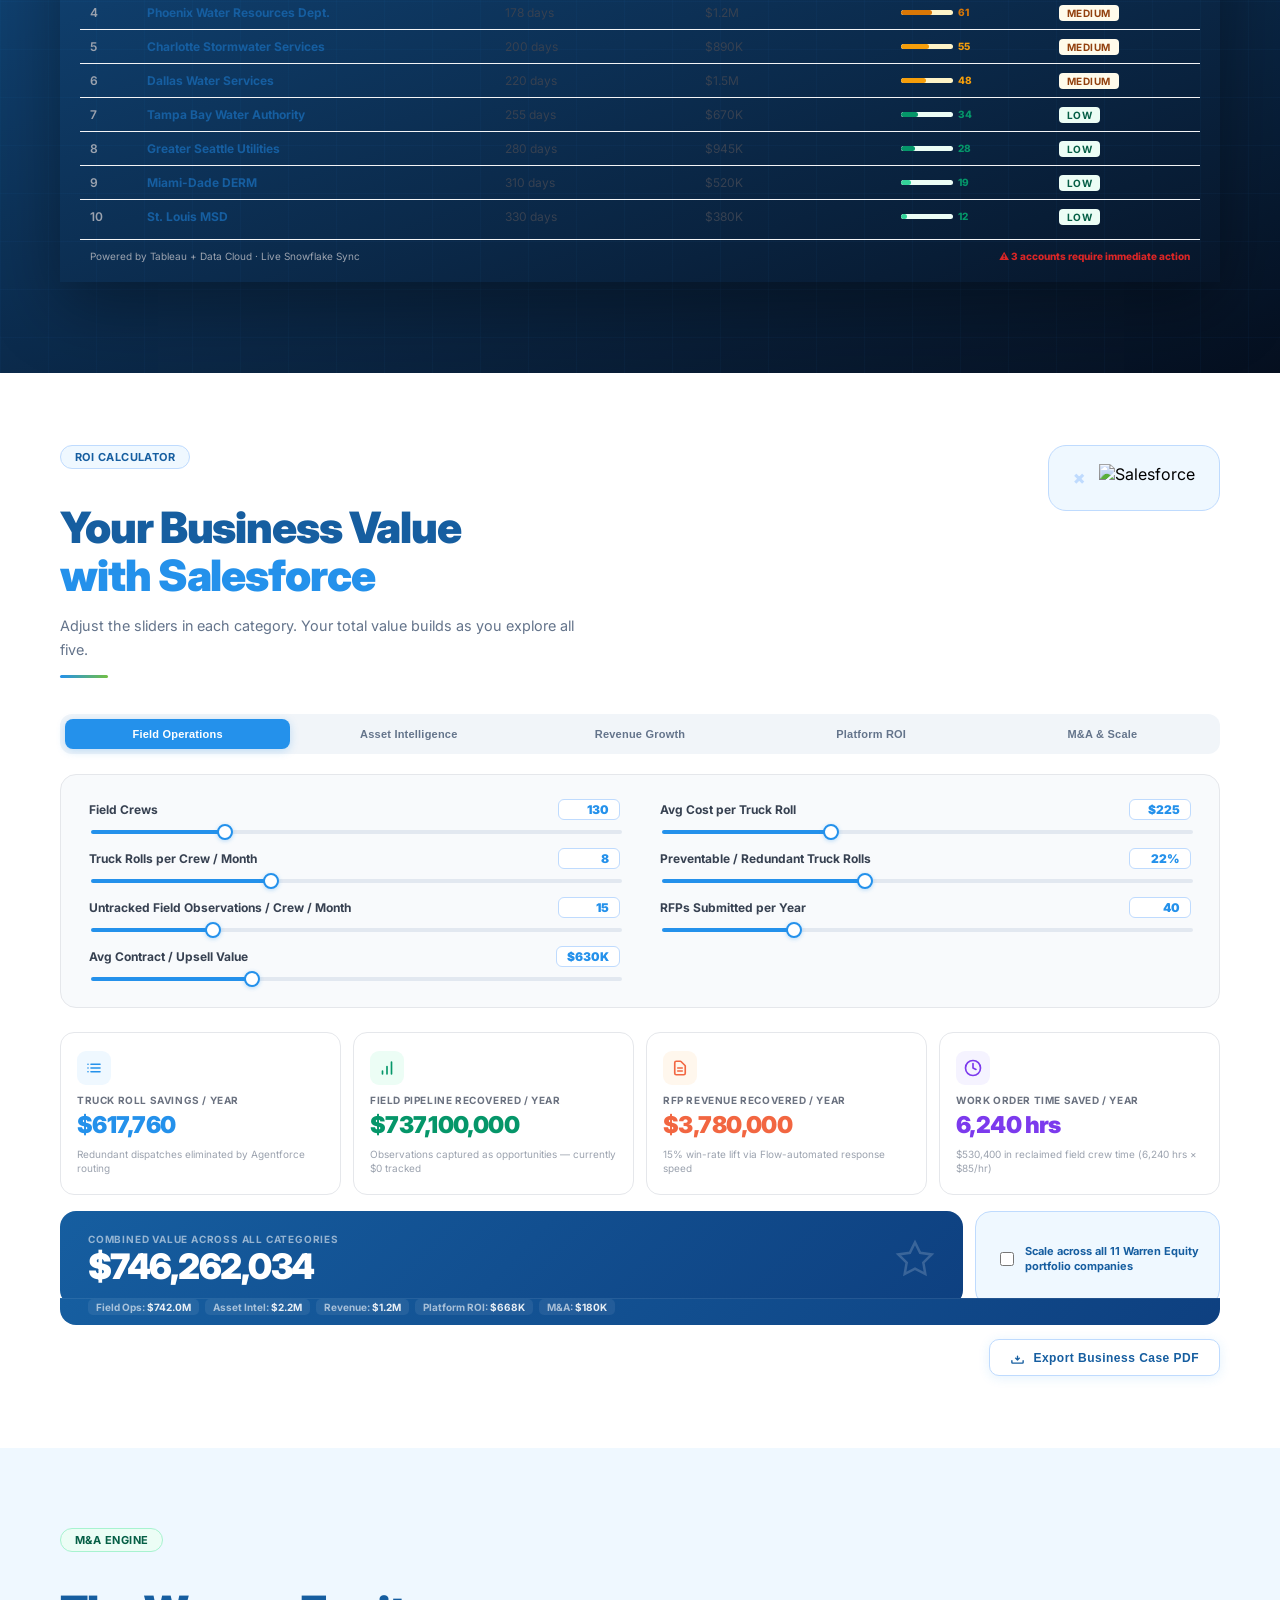
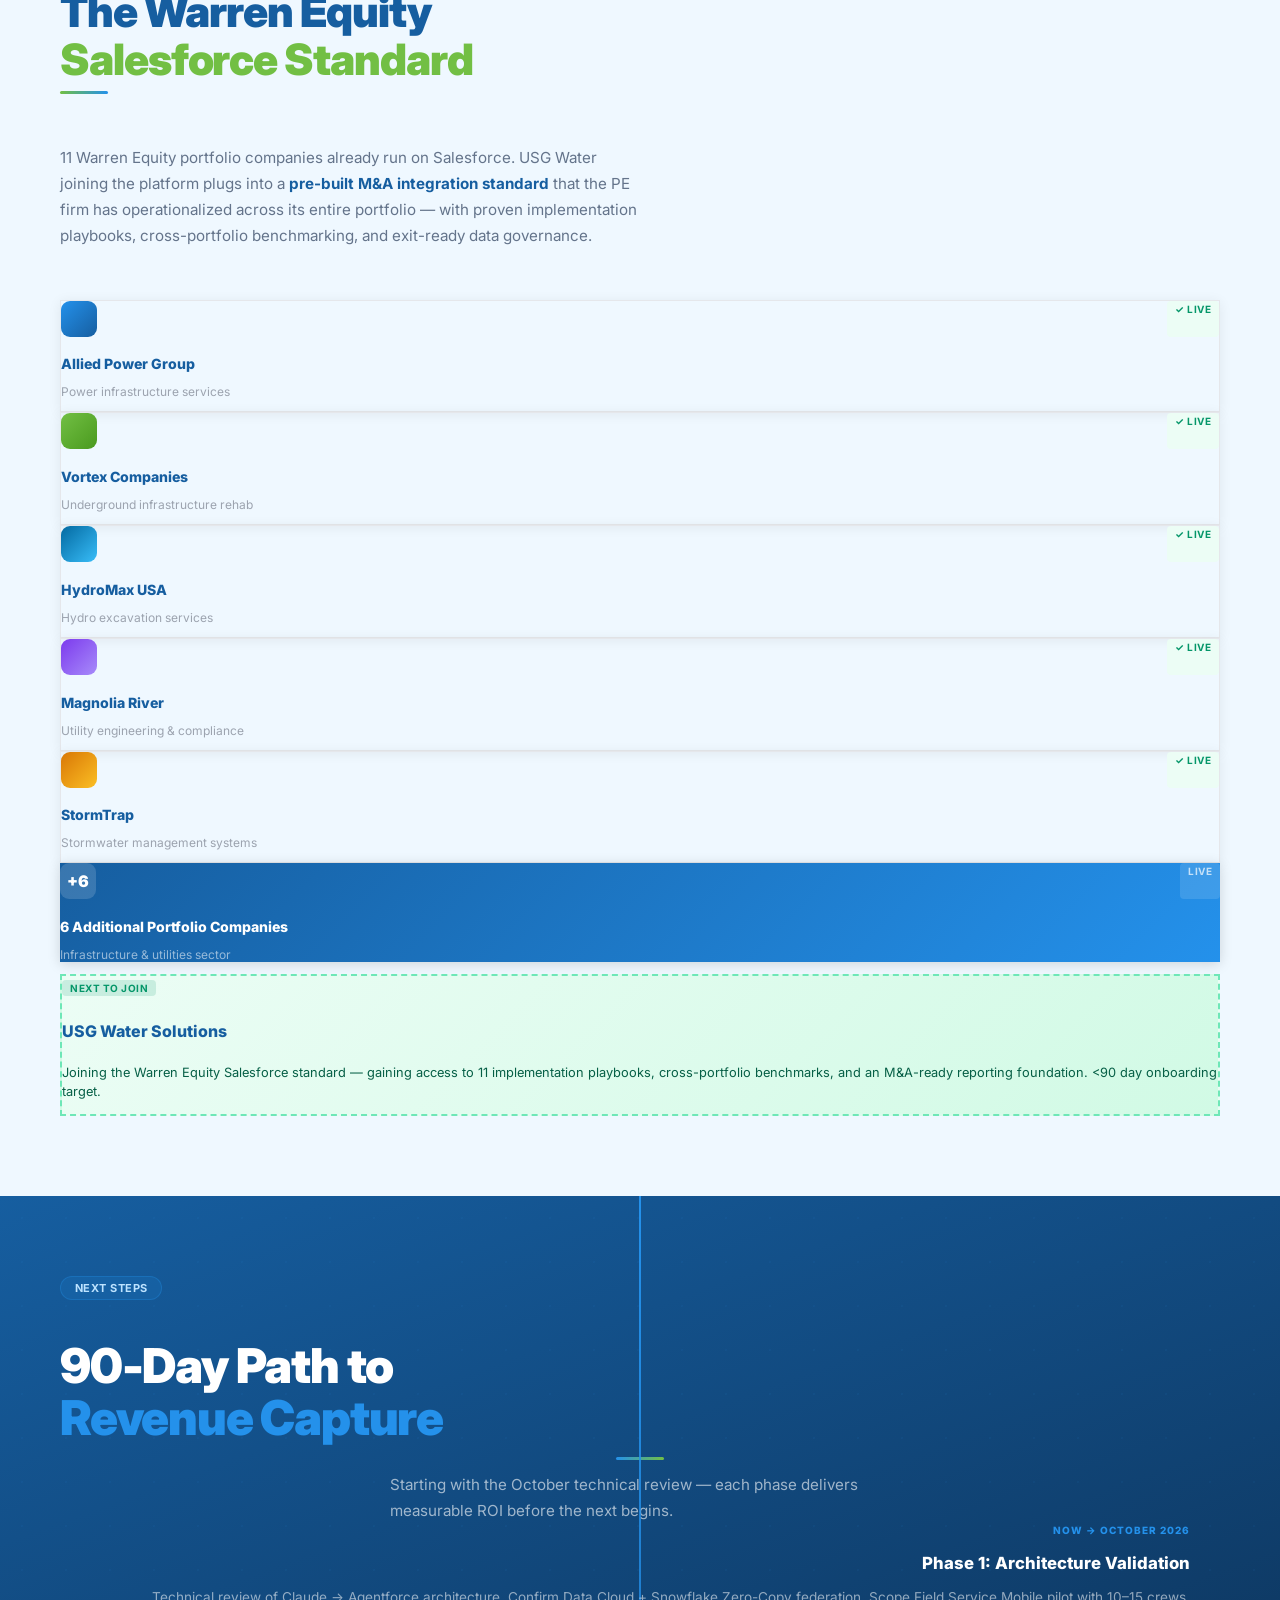
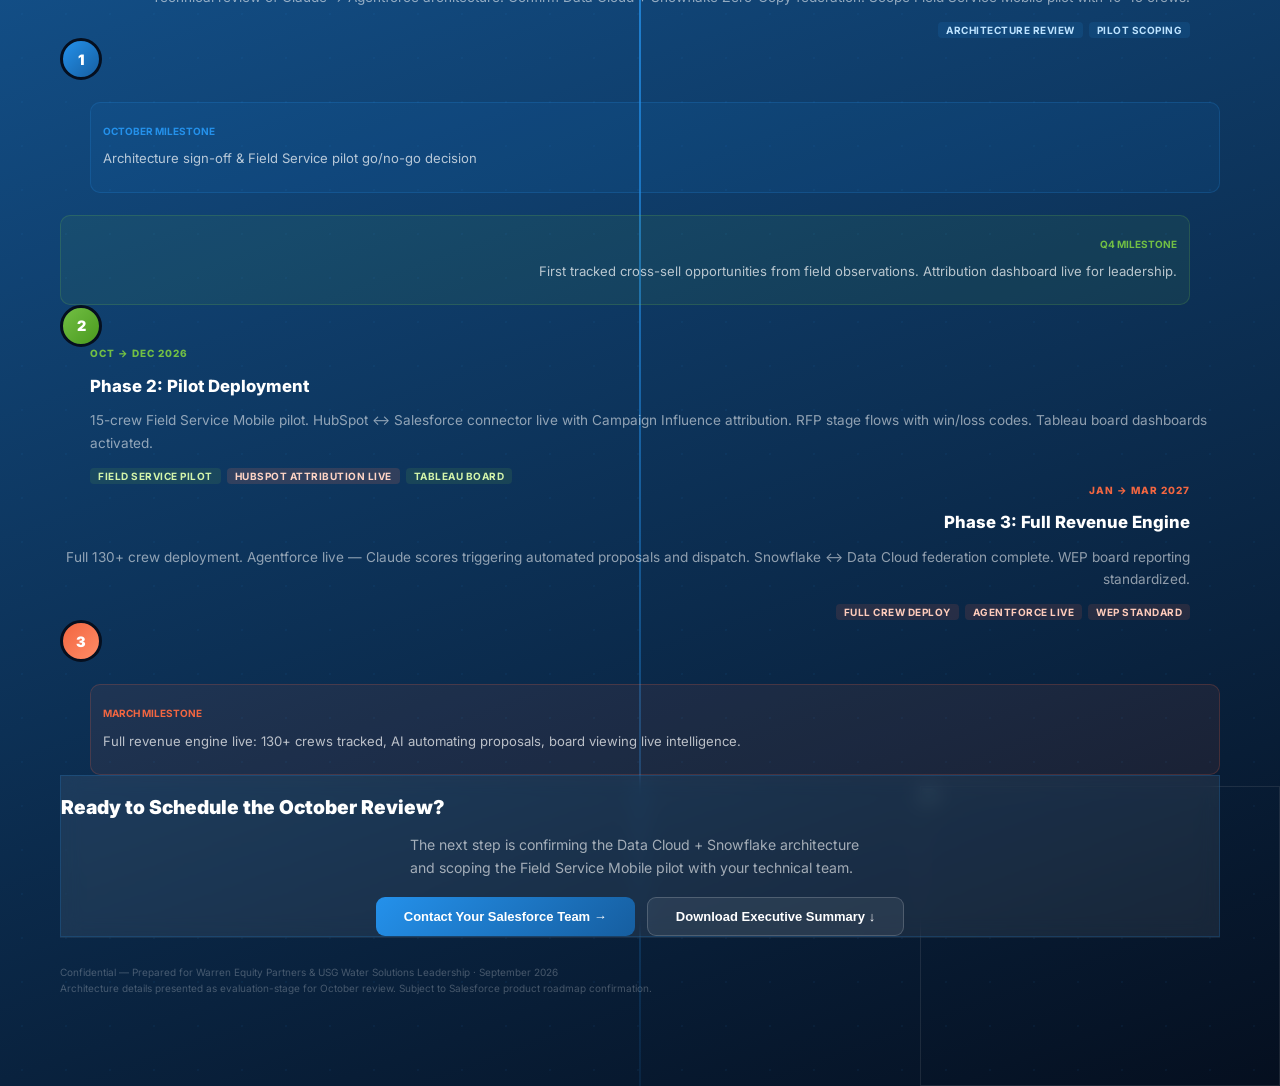
==== commit 46480080: "Add Washington Post-style Listen button with Web Speech API narration Co-authored-by: Cursor <cursor" ====
--- a/index.html
+++ b/index.html
@@ -412,6 +412,57 @@
       .pill { font-size: 9px !important; padding: 3px 9px !important; }
       .flip-front, .flip-back { padding: 20px !important; }
       .stat-card { min-width: 100px !important; }
+    }
+
+    /* ── Listen / Audio playback bar ── */
+    #listen-bar {
+      display: flex; flex-direction: column; align-items: center; gap: 8px;
+      margin-bottom: 36px;
+    }
+    #listen-btn {
+      display: inline-flex; align-items: center; gap: 9px;
+      background: rgba(255,255,255,0.10); border: 1px solid rgba(255,255,255,0.28);
+      backdrop-filter: blur(10px); color: white; font-family: 'Inter', sans-serif;
+      font-size: 13px; font-weight: 600; letter-spacing: 0.01em;
+      padding: 9px 20px; border-radius: 99px; cursor: pointer;
+      transition: background 0.2s, border-color 0.2s, transform 0.15s;
+      outline: none;
+    }
+    #listen-btn:hover { background: rgba(255,255,255,0.17); border-color: rgba(255,255,255,0.45); transform: translateY(-1px); }
+    #listen-btn:active { transform: translateY(0); }
+    #listen-btn.is-playing { background: rgba(36,145,235,0.22); border-color: rgba(36,145,235,0.55); }
+    #listen-icon {
+      display: inline-flex; align-items: center; gap: 2px; width: 18px; justify-content: center;
+    }
+    /* Static triangle */
+    #listen-icon.play-icon::before { content: '▶'; font-size: 11px; }
+    /* Animated wave bars when playing */
+    #listen-icon.wave-icon { height: 16px; }
+    #listen-icon.wave-icon .wave-bar {
+      width: 3px; border-radius: 2px; background: var(--usg-blue);
+      animation: audioWave 0.9s ease-in-out infinite;
+    }
+    #listen-icon.wave-icon .wave-bar:nth-child(1) { animation-delay: 0s;    height: 8px; }
+    #listen-icon.wave-icon .wave-bar:nth-child(2) { animation-delay: 0.18s; height: 14px; }
+    #listen-icon.wave-icon .wave-bar:nth-child(3) { animation-delay: 0.36s; height: 10px; }
+    #listen-icon.wave-icon .wave-bar:nth-child(4) { animation-delay: 0.12s; height: 6px; }
+    @keyframes audioWave {
+      0%, 100% { transform: scaleY(0.45); opacity: 0.7; }
+      50%       { transform: scaleY(1.0);  opacity: 1.0; }
+    }
+    #listen-duration { opacity: 0.62; font-weight: 400; }
+    #listen-label-text { font-weight: 600; }
+    /* Thin progress track below the button */
+    #listen-progress-track {
+      width: 220px; height: 3px; border-radius: 99px;
+      background: rgba(255,255,255,0.15); overflow: hidden;
+      opacity: 0; transition: opacity 0.3s;
+    }
+    #listen-progress-track.visible { opacity: 1; }
+    #listen-progress-fill {
+      height: 100%; width: 0%; border-radius: 99px;
+      background: linear-gradient(90deg, var(--usg-blue), var(--usg-green));
+      transition: width 0.4s linear;
     }
   </style>
 </head>
@@ -480,9 +531,21 @@
     <h1 class="anim-fiu d-2" style="font-size:clamp(2.8rem,7vw,5.2rem);font-weight:900;color:white;line-height:1.05;letter-spacing:-0.03em;margin-bottom:16px;">
       Unified AI &amp; PE<br/>Revenue Engine
     </h1>
-    <p class="anim-fiu d-3" style="font-size:1.15rem;color:rgba(255,255,255,0.78);max-width:620px;line-height:1.7;margin-bottom:44px;">
+    <p class="anim-fiu d-3" style="font-size:1.15rem;color:rgba(255,255,255,0.78);max-width:620px;line-height:1.7;margin-bottom:32px;">
       How Salesforce converts 130+ field crews, stranded Claude AI insights, broken marketing attribution, and board-level blind spots into a single governed revenue machine across 48 states.
     </p>
+
+    <!-- Listen button -->
+    <div id="listen-bar" class="anim-fi d-3">
+      <button id="listen-btn" onclick="toggleListen()" aria-label="Listen to an audio overview">
+        <span id="listen-icon" class="play-icon"></span>
+        <span id="listen-label-text">Listen</span>
+        <span id="listen-duration">(2 min)</span>
+      </button>
+      <div id="listen-progress-track">
+        <div id="listen-progress-fill"></div>
+      </div>
+    </div>
 
     <!-- Salesforce product pills -->
     <div class="anim-fiu d-4 flex flex-wrap justify-center gap-2 mb-12">
@@ -2055,88 +2118,182 @@
   }
   const { jsPDF } = window.jspdf;
   const doc = new jsPDF({ orientation: 'portrait', unit: 'mm', format: 'a4' });
-  const W = 210, H = 297, M = 16, CW = W - 2 * M;
-
-  const DARK  = '#165EA0';
-  const BLUE  = '#2491EB';
-  const total = Object.values(tabTotals).reduce((a, b) => a + b, 0);
-  const fmtN  = n => new Intl.NumberFormat('en-US',{style:'currency',currency:'USD',maximumFractionDigits:0}).format(n);
-  const fmtKN = n => n>=1e6 ? '$'+(n/1e6).toFixed(1)+'M' : n>=1e3 ? '$'+Math.round(n/1e3)+'K' : fmtN(n);
-  const now   = new Date().toLocaleDateString('en-US',{month:'long',day:'numeric',year:'numeric'});
-
-  // ── HEADER BAND ──────────────────────────────────
-  doc.setFillColor(DARK);
-  doc.rect(0, 0, W, 32, 'F');
+  const W = 210, H = 297, M = 14, CW = W - 2 * M;
+
+  const C = {
+    dark:'#165EA0', blue:'#2491EB', green:'#059669',
+    orange:'#F26641', purple:'#7C3AED', sky:'#0EA5E9',
+    light:'#EFF8FF', gray:'#64748B', text:'#1E293B', muted:'#94A3B8'
+  };
+  const TAB_COLORS = ['#2491EB','#059669','#F26641','#7C3AED','#0EA5E9'];
+  const TAB_NAMES  = ['Field Operations','Asset Intelligence','Revenue Growth','Platform ROI','M&A & Scale'];
+
+  const total  = Object.values(tabTotals).reduce((a,b) => a+b, 0);
+  const tabVals = [1,2,3,4,5].map(n => tabTotals[n]);
+  const fmtN   = n => new Intl.NumberFormat('en-US',{style:'currency',currency:'USD',maximumFractionDigits:0}).format(n);
+  const fmtKN  = n => n>=1e6 ? '$'+(n/1e6).toFixed(1)+'M' : n>=1e3 ? '$'+Math.round(n/1e3)+'K' : fmtN(n);
+  const now    = new Date().toLocaleDateString('en-US',{month:'long',day:'numeric',year:'numeric'});
+  const g      = id => document.getElementById(id)?.textContent?.trim() || '—';
+  const wep    = document.getElementById('wep-check').checked;
+
+  // Parse a formatted money string back to a number for bar sizing
+  const parseMoney = s => {
+    if (!s || s==='—') return 0;
+    if (s.includes('M')) return parseFloat(s.replace(/[^0-9.]/g,''))*1e6;
+    if (s.includes('K')) return parseFloat(s.replace(/[^0-9.]/g,''))*1e3;
+    const n = parseFloat(s.replace(/[^0-9.]/g,''));
+    return isNaN(n) ? 0 : n;
+  };
+
+  // Helper: draw footer on every page
+  function addFooter(pageNum, totalPages) {
+    doc.setPage(pageNum);
+    doc.setFillColor(C.dark);
+    doc.rect(0, H-11, W, 11, 'F');
+    doc.setFont('helvetica','normal'); doc.setFontSize(7);
+    doc.setTextColor('#B0CFEA');
+    doc.text('Prepared by Salesforce · Confidential · For Discussion Purposes Only', M, H-4);
+    doc.text(`Page ${pageNum} of ${totalPages}  ·  salesforce.com`, W-M, H-4, {align:'right'});
+  }
+
+  // Helper: draw a labeled horizontal bar
+  function drawBar(x, y, w, h, pct, color, bgColor) {
+    doc.setFillColor(bgColor || '#E2E8F0');
+    doc.roundedRect(x, y, w, h, h/2, h/2, 'F');
+    if (pct > 0.005) {
+      doc.setFillColor(color);
+      doc.roundedRect(x, y, Math.max(w*pct, h), h, h/2, h/2, 'F');
+    }
+  }
+
+  let y = 0;
+
+  /* ══════════════════════════════════════
+     PAGE 1 — EXECUTIVE SUMMARY
+  ══════════════════════════════════════ */
+
+  // HEADER BAND
+  doc.setFillColor(C.dark);
+  doc.rect(0, 0, W, 36, 'F');
+  doc.setFillColor(C.blue);
+  doc.rect(0, 36, W, 2.5, 'F');
+
+  doc.setFont('helvetica','bold'); doc.setFontSize(18);
   doc.setTextColor('#FFFFFF');
-  doc.setFont('helvetica','bold'); doc.setFontSize(16);
-  doc.text('Business Value Assessment', M, 14);
-  doc.setFont('helvetica','normal'); doc.setFontSize(9);
+  doc.text('Business Value Assessment', M, 16);
+  doc.setFont('helvetica','bold'); doc.setFontSize(9);
   doc.setTextColor('#B0CFEA');
-  doc.text('USG Water Solutions  ×  Salesforce', M, 22);
-  doc.text(`Generated ${now}`, W - M, 22, { align:'right' });
-
-  // ── GRAND TOTAL BOX ──────────────────────────────
-  let y = 40;
-  doc.setFillColor('#EFF8FF');
+  doc.text('USG Water Solutions  ×  Salesforce', M, 25);
+  doc.setFont('helvetica','normal'); doc.setFontSize(8);
+  doc.text(`Generated ${now}`, W-M, 25, {align:'right'});
+  doc.setFontSize(7);
+  doc.text('CONFIDENTIAL  ·  FOR DISCUSSION PURPOSES ONLY', M, 32.5);
+
+  y = 46;
+
+  // GRAND TOTAL HERO
+  doc.setFillColor(C.light);
   doc.setDrawColor('#BFDBFE');
-  doc.roundedRect(M, y, CW, 28, 3, 3, 'FD');
+  doc.roundedRect(M, y, CW, 32, 4, 4, 'FD');
+
   doc.setFont('helvetica','bold'); doc.setFontSize(7.5);
-  doc.setTextColor('#64748B');
-  doc.text('COMBINED ANNUAL VALUE WITH SALESFORCE', M + 5, y + 8);
-  doc.setFont('helvetica','bold'); doc.setFontSize(26);
-  doc.setTextColor(DARK);
-  doc.text(fmtN(total), M + 5, y + 22);
-
-  const wepChecked = document.getElementById('wep-check').checked;
-  if (wepChecked) {
-    doc.setFont('helvetica','normal'); doc.setFontSize(8.5);
-    doc.setTextColor('#64748B');
-    doc.text(`Warren Equity Portfolio ×11: ${fmtN(total * 11)}`, W - M, y + 22, { align:'right' });
+  doc.setTextColor(C.gray);
+  doc.text('COMBINED ANNUAL VALUE WITH SALESFORCE', M+6, y+9);
+  doc.setFont('helvetica','bold'); doc.setFontSize(30);
+  doc.setTextColor(C.dark);
+  doc.text(fmtN(total), M+6, y+25);
+
+  if (wep) {
+    doc.setFillColor(C.orange);
+    doc.roundedRect(W-M-58, y+6, 58, 20, 3, 3, 'F');
+    doc.setFont('helvetica','bold'); doc.setFontSize(6.5);
+    doc.setTextColor('#FFFFFF');
+    doc.text('WARREN EQUITY PORTFOLIO ×11', W-M-29, y+13, {align:'center'});
+    doc.setFontSize(11);
+    doc.text(fmtKN(total*11), W-M-29, y+22, {align:'center'});
   }
 
-  // ── BAR CHART ─────────────────────────────────────
-  y += 36;
+  y += 40;
+
+  // DONUT CHART — value distribution (shows all 5 slices regardless of scale)
   doc.setFont('helvetica','bold'); doc.setFontSize(9);
-  doc.setTextColor(DARK);
-  doc.text('Value by Category', M, y);
+  doc.setTextColor(C.dark);
+  doc.text('Value Distribution by Category', M, y);
   y += 4;
 
-  const cvs = document.createElement('canvas');
-  cvs.width = 720; cvs.height = 260;
-  const tabLabels = ['Field Operations','Asset Intelligence','Revenue Growth','Platform ROI','M&A & Scale'];
-  const tabColors = ['#2491EB','#059669','#F26641','#7C3AED','#0EA5E9'];
-  const tabVals   = [1,2,3,4,5].map(n => tabTotals[n]);
-
-  const tmpChart = new Chart(cvs, {
-    type: 'bar',
+  const donutCvs = document.createElement('canvas');
+  donutCvs.width = 560; donutCvs.height = 220;
+  const donutChart = new Chart(donutCvs, {
+    type: 'doughnut',
     data: {
-      labels: tabLabels,
-      datasets: [{ data: tabVals, backgroundColor: tabColors, borderRadius: 8, borderSkipped: false }]
+      labels: TAB_NAMES,
+      datasets: [{ data: tabVals, backgroundColor: TAB_COLORS, borderWidth: 3, borderColor: '#FFFFFF', hoverOffset: 0 }]
     },
     options: {
       responsive: false, animation: false,
-      plugins: { legend:{ display:false }, tooltip:{ enabled:false } },
-      scales: {
-        x: { grid:{display:false}, border:{display:false}, ticks:{ font:{weight:'700',size:12}, color:'#374151' } },
-        y: { grid:{color:'#F3F4F6'}, border:{display:false}, ticks:{ callback: v => fmtKN(v), font:{size:10}, color:'#9CA3AF' }, beginAtZero:true }
+      cutout: '58%',
+      plugins: {
+        legend: {
+          display: true, position: 'right',
+          labels: {
+            font:{size:11, weight:'600'}, color:'#374151', padding:12,
+            generateLabels: chart => chart.data.labels.map((label,i) => ({
+              text: `${label}  ${fmtKN(tabVals[i])}`,
+              fillStyle: TAB_COLORS[i], strokeStyle:'#fff', lineWidth:1, hidden:false, index:i
+            }))
+          }
+        },
+        tooltip: { enabled: false }
       }
     }
   });
-
-  const chartImg = cvs.toDataURL('image/png');
-  tmpChart.destroy();
-
-  const chartH = CW * (260 / 720);
-  doc.addImage(chartImg, 'PNG', M, y, CW, chartH);
-  y += chartH + 10;
-
-  // ── PER-TAB BREAKDOWN ─────────────────────────────
+  const donutImg = donutCvs.toDataURL('image/png');
+  donutChart.destroy();
+  const donutH = CW * (220/560);
+  doc.addImage(donutImg, 'PNG', M, y, CW, donutH);
+  y += donutH + 6;
+
+  // CATEGORY SUMMARY ROWS with proportional bars
   doc.setFont('helvetica','bold'); doc.setFontSize(9);
-  doc.setTextColor(DARK);
-  doc.text('Detailed Breakdown', M, y);
-  y += 5;
-
-  const g = id => document.getElementById(id)?.textContent?.trim() || '—';
+  doc.setTextColor(C.dark);
+  doc.text('Category Breakdown', M, y); y += 5;
+
+  const maxVal = Math.max(...tabVals, 1);
+  const barStartX = M + 56;
+  const barW = CW - 56 - 26;
+
+  for (let i = 0; i < 5; i++) {
+    const pct = total > 0 ? (tabVals[i]/total*100).toFixed(1) : '0.0';
+    // Swatch
+    doc.setFillColor(TAB_COLORS[i]);
+    doc.roundedRect(M, y+0.5, 3.5, 7, 1, 1, 'F');
+    // Label
+    doc.setFont('helvetica','bold'); doc.setFontSize(8); doc.setTextColor(C.text);
+    doc.text(TAB_NAMES[i], M+6, y+6);
+    // Bar
+    drawBar(barStartX, y+1.5, barW, 5, tabVals[i]/maxVal, TAB_COLORS[i]);
+    // Value
+    doc.setFont('helvetica','bold'); doc.setFontSize(8); doc.setTextColor(TAB_COLORS[i]);
+    doc.text(fmtKN(tabVals[i]), W-M, y+6, {align:'right'});
+    // Pct
+    doc.setFont('helvetica','normal'); doc.setFontSize(6.5); doc.setTextColor(C.muted);
+    doc.text(pct+'%', W-M-22, y+6, {align:'right'});
+    y += 10;
+  }
+
+  /* ══════════════════════════════════════
+     PAGE 2+ — PER-TAB DETAIL
+  ══════════════════════════════════════ */
+  doc.addPage();
+  y = 8;
+
+  // Slim page 2+ header
+  doc.setFillColor(C.dark);
+  doc.rect(0, 0, W, 13, 'F');
+  doc.setFont('helvetica','bold'); doc.setFontSize(8);
+  doc.setTextColor('#FFFFFF');
+  doc.text('USG Water Solutions × Salesforce  ·  Detailed Category Breakdown', M, 9);
+  y = 20;
 
   const tabs = [
     {
@@ -2151,10 +2308,10 @@
         ['Avg Contract Value', g('v-upsell')],
       ],
       outputs:[
-        ['Truck Roll Savings / Year', g('o-rolls')],
-        ['Field Pipeline Recovered / Year', g('o-pipeline')],
-        ['RFP Revenue Recovered / Year', g('o-rfp')],
-        ['Work Order Hours Saved / Year', g('o-time')],
+        {label:'Truck Roll Savings / Year',     val:g('o-rolls'),    raw:parseMoney(g('o-rolls'))},
+        {label:'Field Pipeline Recovered / Year',val:g('o-pipeline'), raw:parseMoney(g('o-pipeline'))},
+        {label:'RFP Revenue Recovered / Year',   val:g('o-rfp'),     raw:parseMoney(g('o-rfp'))},
+        {label:'Work Order Time Reclaimed / Year',val:g('o-timeval'), raw:parseMoney(g('o-timeval'))},
       ]
     },
     {
@@ -2164,7 +2321,7 @@
         ['Avg Cost per Asset Renovation', g('v-renocost')],
         ['Renovation Cycle Extension', g('v-renoext')],
       ],
-      outputs:[ ['CapEx Deferral Savings / Year', g('o-capex')] ]
+      outputs:[{label:'CapEx Deferral Savings / Year', val:g('o-capex'), raw:tabTotals[2]}]
     },
     {
       n:3, name:'Revenue Growth', color:'#F26641',
@@ -2172,7 +2329,7 @@
         ['Annual Cross-Sell Pipeline', g('v-cspipeline')],
         ['Win Rate Lift', g('v-wrlift')],
       ],
-      outputs:[ ['Cross-Sell Revenue Lift / Year', g('o-cslift')] ]
+      outputs:[{label:'Cross-Sell Revenue Lift / Year', val:g('o-cslift'), raw:tabTotals[3]}]
     },
     {
       n:4, name:'Platform ROI', color:'#7C3AED',
@@ -2184,8 +2341,8 @@
         ['Inventory Leakage %', g('v-invleak')],
       ],
       outputs:[
-        ['IT Consolidation Savings / Year', g('o-itconsolid')],
-        ['Productivity + Inventory Reclaimed / Year', g('o-prodreclaim')],
+        {label:'IT Consolidation Savings / Year',              val:g('o-itconsolid'),  raw:parseMoney(g('o-itconsolid'))},
+        {label:'Productivity + Inventory Reclaimed / Year',    val:g('o-prodreclaim'), raw:parseMoney(g('o-prodreclaim'))},
       ]
     },
     {
@@ -2195,64 +2352,290 @@
         ['IT Hours to Onboard One Acquisition', g('v-acq-hrs')],
         ['Avg IT Hourly Rate', g('v-acq-rate')],
       ],
-      outputs:[ ['Acquisition Onboarding Savings / Year', g('o-macq')] ]
+      outputs:[{label:'Acquisition Onboarding Savings / Year', val:g('o-macq'), raw:tabTotals[5]}]
     }
   ];
 
   for (const tab of tabs) {
-    const rowCount = tab.inputs.length + tab.outputs.length;
-    const blockH   = 9 + rowCount * 5.5 + 10;
-    if (y + blockH > H - 20) { doc.addPage(); y = 16; }
-
-    // Tab header
+    // Estimate block height: header + inputs/2 rows + output cards
+    const inputRows = Math.ceil(tab.inputs.length / 2);
+    const blockH = 14 + inputRows*6 + tab.outputs.length*26 + 10;
+    if (y + blockH > H - 18) { doc.addPage(); y = 20; }
+
+    // ── TAB HEADER BAND ──
     doc.setFillColor(tab.color);
-    doc.roundedRect(M, y, CW, 7.5, 2, 2, 'F');
+    doc.roundedRect(M, y, CW, 11, 2.5, 2.5, 'F');
+    doc.setFont('helvetica','bold'); doc.setFontSize(9.5);
     doc.setTextColor('#FFFFFF');
-    doc.setFont('helvetica','bold'); doc.setFontSize(8);
-    doc.text(tab.name.toUpperCase(), M + 4, y + 5.2);
-    doc.text(fmtN(tabTotals[tab.n]), W - M, y + 5.2, { align:'right' });
-    y += 10;
-
-    // Input rows
-    doc.setFontSize(7); doc.setFont('helvetica','bold');
-    doc.setTextColor('#94A3B8');
-    doc.text('YOUR INPUTS', M + 2, y); y += 4;
-    for (const [label, val] of tab.inputs) {
-      doc.setFont('helvetica','normal'); doc.setTextColor('#374151');
-      doc.text(label, M + 4, y);
-      doc.setFont('helvetica','bold'); doc.setTextColor('#1E3A5F');
-      doc.text(val, W - M, y, { align:'right' });
-      y += 5;
-    }
-
-    // Output rows
-    y += 1;
-    doc.setFont('helvetica','bold'); doc.setFontSize(7);
-    doc.setTextColor('#94A3B8');
-    doc.text('CALCULATED VALUE', M + 2, y); y += 4;
-    for (const [label, val] of tab.outputs) {
-      doc.setFillColor('#EFF8FF');
-      doc.roundedRect(M + 2, y - 3, CW - 4, 6, 1, 1, 'F');
-      doc.setFont('helvetica','normal'); doc.setFontSize(7.5); doc.setTextColor('#374151');
-      doc.text(label, M + 5, y + 1);
-      doc.setFont('helvetica','bold'); doc.setTextColor(tab.color);
-      doc.text(val, W - M - 3, y + 1, { align:'right' });
-      y += 8;
+    doc.text(tab.name.toUpperCase(), M+5, y+7.5);
+    doc.text(fmtN(tabTotals[tab.n]), W-M, y+7.5, {align:'right'});
+    y += 14;
+
+    // ── INPUTS (2-column grid) ──
+    doc.setFont('helvetica','bold'); doc.setFontSize(6.5);
+    doc.setTextColor(C.muted);
+    doc.text('YOUR INPUTS', M+2, y); y += 4;
+
+    const colW = (CW-5)/2;
+    const half = Math.ceil(tab.inputs.length/2);
+    for (let i = 0; i < half; i++) {
+      const L = tab.inputs[i];
+      const R = tab.inputs[i+half];
+      const rowBg = i%2===0 ? '#F8FAFC' : '#FFFFFF';
+
+      doc.setFillColor(rowBg);
+      doc.rect(M, y-1, colW, 6, 'F');
+      doc.setFont('helvetica','normal'); doc.setFontSize(7.5); doc.setTextColor('#475569');
+      doc.text(L[0], M+3, y+3.5);
+      doc.setFont('helvetica','bold'); doc.setTextColor(C.dark);
+      doc.text(L[1], M+colW-2, y+3.5, {align:'right'});
+
+      if (R) {
+        doc.setFillColor(rowBg);
+        doc.rect(M+colW+5, y-1, colW, 6, 'F');
+        doc.setFont('helvetica','normal'); doc.setTextColor('#475569');
+        doc.text(R[0], M+colW+8, y+3.5);
+        doc.setFont('helvetica','bold'); doc.setTextColor(C.dark);
+        doc.text(R[1], M+CW, y+3.5, {align:'right'});
+      }
+      y += 6;
     }
     y += 4;
+
+    // ── OUTPUT CARDS with mini bar charts ──
+    doc.setFont('helvetica','bold'); doc.setFontSize(6.5);
+    doc.setTextColor(C.muted);
+    doc.text('CALCULATED VALUE', M+2, y); y += 4;
+
+    const maxOut = Math.max(...tab.outputs.map(o => o.raw), 1);
+
+    for (const out of tab.outputs) {
+      if (y + 24 > H - 18) { doc.addPage(); y = 20; }
+
+      // Card background
+      doc.setFillColor('#FAFBFF');
+      doc.setDrawColor(tab.color);
+      doc.setLineWidth(0.3);
+      doc.roundedRect(M, y, CW, 22, 2.5, 2.5, 'FD');
+      doc.setLineWidth(0.2);
+
+      // Left column: label + value
+      const labelX = M+5;
+      doc.setFont('helvetica','normal'); doc.setFontSize(7.5); doc.setTextColor('#475569');
+      doc.text(out.label, labelX, y+7);
+      doc.setFont('helvetica','bold'); doc.setFontSize(14); doc.setTextColor(tab.color);
+      doc.text(out.val, labelX, y+17);
+
+      // Right column: mini bar chart (own chart per output — via Chart.js canvas)
+      const chartX = M + CW*0.52;
+      const chartDispW = CW*0.44;
+      const chartDispH = 18;
+
+      // Build a tiny horizontal bar chart
+      const miniCvs = document.createElement('canvas');
+      miniCvs.width = 400; miniCvs.height = 130;
+
+      // We show this output vs tab total context
+      const miniChart = new Chart(miniCvs, {
+        type: 'bar',
+        data: {
+          labels: [out.label.split(' / ')[0]], // short label
+          datasets: [{
+            data: [out.raw],
+            backgroundColor: [tab.color],
+            borderRadius: 8,
+            borderSkipped: false,
+            barThickness: 40,
+          }]
+        },
+        options: {
+          indexAxis: 'y',
+          responsive: false, animation: false,
+          plugins: { legend:{display:false}, tooltip:{enabled:false} },
+          scales: {
+            x: {
+              grid:{color:'rgba(0,0,0,0.04)'}, border:{display:false},
+              ticks:{ callback: v=>fmtKN(v), font:{size:11,weight:'600'}, color:'#6B7280' },
+              beginAtZero: true, max: maxOut * 1.15
+            },
+            y: { display: false }
+          }
+        }
+      });
+      const miniImg = miniCvs.toDataURL('image/png');
+      miniChart.destroy();
+      doc.addImage(miniImg, 'PNG', chartX, y+2, chartDispW, chartDispH);
+
+      // % of tab total pill
+      const pctOfTab = tabTotals[tab.n] > 0 ? (out.raw/tabTotals[tab.n]*100).toFixed(0)+'%' : '—';
+      doc.setFillColor(tab.color+'22');
+      doc.roundedRect(chartX, y+1, 18, 5.5, 1.5, 1.5, 'F');
+      doc.setFont('helvetica','bold'); doc.setFontSize(6.5); doc.setTextColor(tab.color);
+      doc.text(pctOfTab+' of tab', chartX+9, y+5, {align:'center'});
+
+      y += 25;
+    }
+    y += 5;
   }
 
-  // ── FOOTER ─────────────────────────────────────────
-  if (y > H - 20) { doc.addPage(); }
-  doc.setFillColor(DARK);
-  doc.rect(0, H - 14, W, 14, 'F');
-  doc.setFont('helvetica','normal'); doc.setFontSize(7.5);
-  doc.setTextColor('#B0CFEA');
-  doc.text('Prepared by Salesforce · Confidential · For Discussion Purposes Only', M, H - 5.5);
-  doc.text('salesforce.com', W - M, H - 5.5, { align:'right' });
+  // Add footers to all pages
+  const totalPages = doc.getNumberOfPages();
+  for (let p = 1; p <= totalPages; p++) addFooter(p, totalPages);
 
   doc.save('USG-Water-Salesforce-Business-Value.pdf');
 }
+
+/* ══════════════════════════════════════════════════════════
+   LISTEN / AUDIO PLAYBACK
+   Uses the browser's built-in Web Speech API — no CDN, no cost.
+   ══════════════════════════════════════════════════════════ */
+
+const LISTEN_SCRIPT = `
+USG Water Solutions operates across 48 states with over 130 field crews maintaining critical water infrastructure for communities throughout the United States. Recently acquired by Warren Equity Partners — a private equity firm with a portfolio of 11 companies, all standardized on Salesforce — USG Water is at a pivotal moment.
+
+The challenge is real and urgent. Today, USG Water runs on three disconnected platforms: Oracle Sales Cloud, HubSpot, and a 25-year-old Oracle ERP. Every time a field technician discovers a cross-sell opportunity on a job site, that insight disappears. It never becomes a tracked opportunity. It never becomes revenue. Meanwhile, the marketing team runs over 150 events annually with zero closed-loop attribution — no way to tie a campaign touchpoint to a closed deal. And the board at Warren Equity is flying blind, making portfolio decisions without live revenue intelligence.
+
+This is precisely what Salesforce was built to solve.
+
+When USG Water unifies on Salesforce, 130 field crews become active revenue channels. Every site visit, every asset observation, every cross-sell signal flows automatically into a tracked opportunity. HubSpot stays — it connects natively to Salesforce, and every event touchpoint maps back to closed revenue. Agentforce, powered by Claude AI, analyzes asset imagery and condition data to predict renovations before they become costly emergencies. And Warren Equity gets a live board dashboard showing real-time pipeline, renewal risk, and win-rate velocity across all 11 portfolio companies.
+
+This microsite walks you through exactly how that works. You'll see the four revenue leaks USG Water faces today, the six-product Salesforce platform designed to close them, the AI architecture that turns asset data into margin, and a clear 90-day path to get there.
+
+Take your time exploring. When you reach the Business Value Calculator, plug in USG Water's own numbers — field crews, truck rolls, cross-sell pipeline — and watch the financial case build in real time.
+
+When you're ready to move forward, your Salesforce team is one click away.
+`.trim();
+
+let listenUtterance = null;
+let listenState = 'idle'; // idle | playing | paused
+let listenVoice = null;
+let listenCharTotal = 0;
+
+function initListen() {
+  if (!('speechSynthesis' in window)) {
+    document.getElementById('listen-bar').style.display = 'none';
+    return;
+  }
+
+  listenCharTotal = LISTEN_SCRIPT.length;
+
+  // Calculate and display estimated duration (140 wpm)
+  const wordCount = LISTEN_SCRIPT.split(/\s+/).length;
+  const minutes = Math.round(wordCount / 140);
+  document.getElementById('listen-duration').textContent = `(${minutes} min)`;
+
+  // Pick the best available en-US voice
+  function pickVoice() {
+    const voices = speechSynthesis.getVoices();
+    const preferred = [
+      'Google US English',
+      'Microsoft David - English (United States)',
+      'Microsoft Zira - English (United States)',
+      'Samantha',
+      'Alex',
+    ];
+    for (const name of preferred) {
+      const v = voices.find(v => v.name === name);
+      if (v) { listenVoice = v; return; }
+    }
+    // Fall back to first en-US voice
+    listenVoice = voices.find(v => v.lang === 'en-US') || voices[0] || null;
+  }
+
+  // Chrome loads voices async
+  if (speechSynthesis.getVoices().length > 0) {
+    pickVoice();
+  } else {
+    speechSynthesis.addEventListener('voiceschanged', pickVoice, { once: true });
+  }
+}
+
+function toggleListen() {
+  if (!('speechSynthesis' in window)) return;
+
+  const btn = document.getElementById('listen-btn');
+  const icon = document.getElementById('listen-icon');
+  const label = document.getElementById('listen-label-text');
+  const track = document.getElementById('listen-progress-track');
+
+  if (listenState === 'idle') {
+    // Build utterance
+    listenUtterance = new SpeechSynthesisUtterance(LISTEN_SCRIPT);
+    listenUtterance.rate = 0.95;
+    listenUtterance.pitch = 1.0;
+    listenUtterance.volume = 1.0;
+    if (listenVoice) listenUtterance.voice = listenVoice;
+
+    // Progress tracking via boundary events
+    listenUtterance.addEventListener('boundary', e => {
+      if (e.name === 'word' && listenCharTotal > 0) {
+        const pct = Math.min(100, (e.charIndex / listenCharTotal) * 100);
+        document.getElementById('listen-progress-fill').style.width = pct + '%';
+      }
+    });
+
+    listenUtterance.addEventListener('end', () => {
+      listenState = 'idle';
+      btn.classList.remove('is-playing');
+      icon.className = 'play-icon';
+      icon.innerHTML = '';
+      label.textContent = 'Listen';
+      document.getElementById('listen-progress-fill').style.width = '100%';
+      setTimeout(() => {
+        document.getElementById('listen-progress-fill').style.width = '0%';
+        track.classList.remove('visible');
+      }, 1200);
+    });
+
+    speechSynthesis.cancel(); // clear any leftover
+    speechSynthesis.speak(listenUtterance);
+    listenState = 'playing';
+    btn.classList.add('is-playing');
+    icon.className = 'wave-icon';
+    icon.innerHTML = '<span class="wave-bar"></span><span class="wave-bar"></span><span class="wave-bar"></span><span class="wave-bar"></span>';
+    label.textContent = 'Pause';
+    track.classList.add('visible');
+
+  } else if (listenState === 'playing') {
+    speechSynthesis.pause();
+    listenState = 'paused';
+    btn.classList.remove('is-playing');
+    icon.className = 'play-icon';
+    icon.innerHTML = '';
+    label.textContent = 'Resume';
+
+  } else if (listenState === 'paused') {
+    speechSynthesis.resume();
+    listenState = 'playing';
+    btn.classList.add('is-playing');
+    icon.className = 'wave-icon';
+    icon.innerHTML = '<span class="wave-bar"></span><span class="wave-bar"></span><span class="wave-bar"></span><span class="wave-bar"></span>';
+    label.textContent = 'Pause';
+  }
+}
+
+// Stop playback if user navigates away from slide-1
+window.addEventListener('scroll', () => {
+  if (listenState !== 'idle') {
+    const slide1 = document.getElementById('slide-1');
+    const r = slide1.getBoundingClientRect();
+    // If slide-1 is entirely above the viewport, stop
+    if (r.bottom < -100) {
+      speechSynthesis.cancel();
+      listenState = 'idle';
+      const btn = document.getElementById('listen-btn');
+      const icon = document.getElementById('listen-icon');
+      btn.classList.remove('is-playing');
+      icon.className = 'play-icon';
+      icon.innerHTML = '';
+      document.getElementById('listen-label-text').textContent = 'Listen';
+      document.getElementById('listen-progress-track').classList.remove('visible');
+      document.getElementById('listen-progress-fill').style.width = '0%';
+    }
+  }
+}, { passive: true });
+
+window.addEventListener('load', initListen);
 </script>
 </body>
 </html>
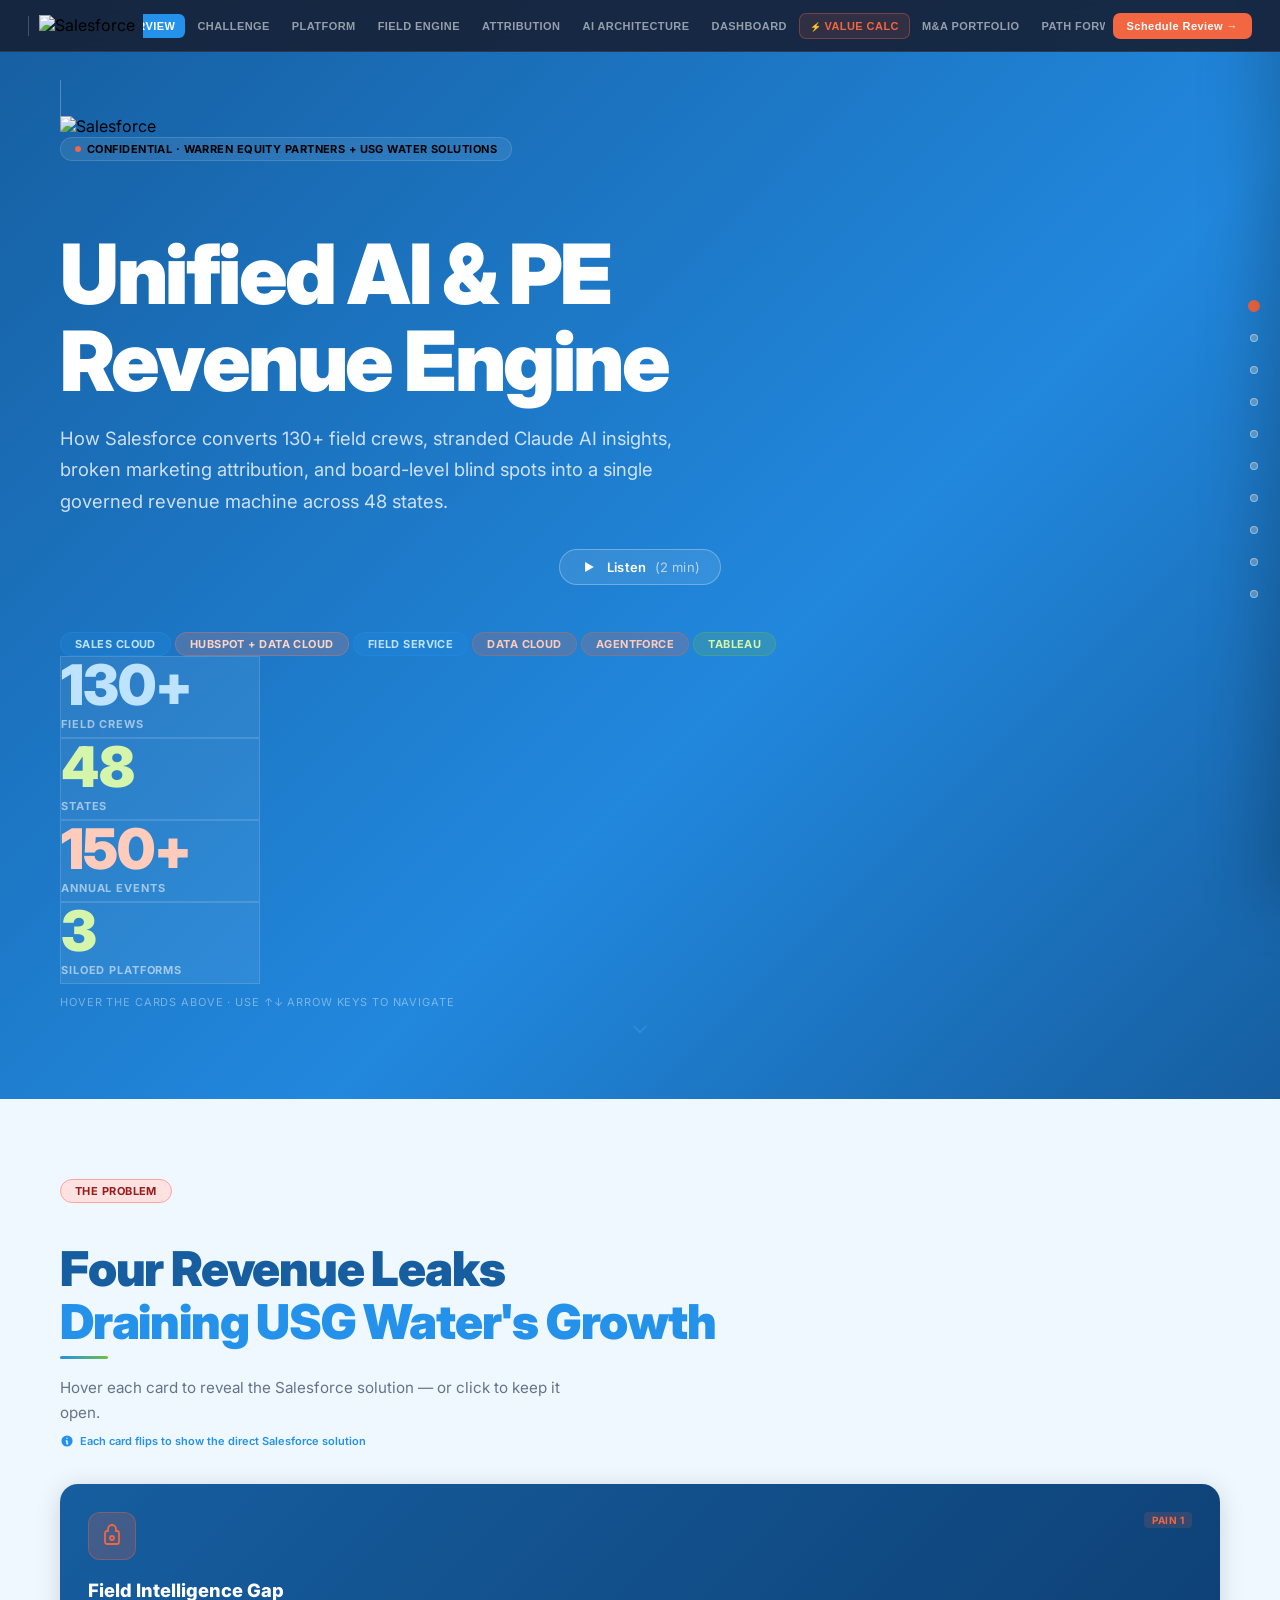
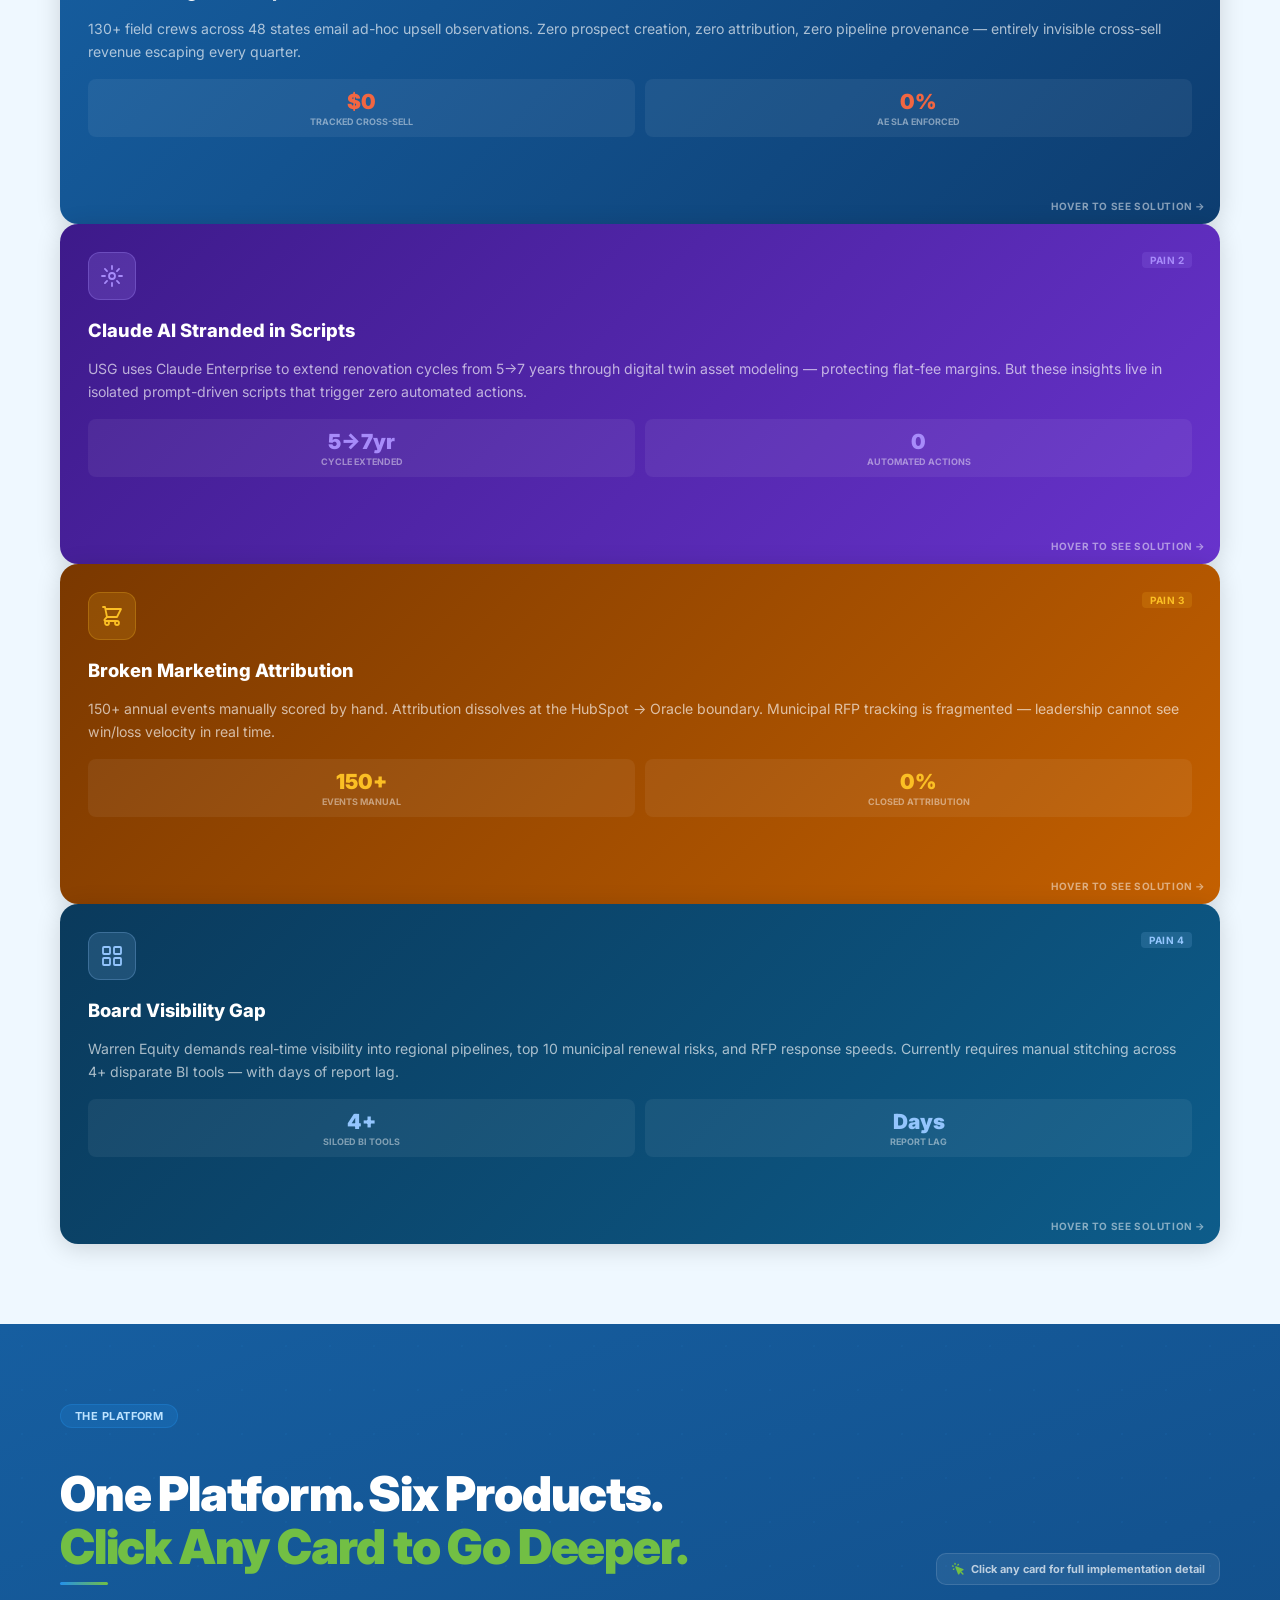
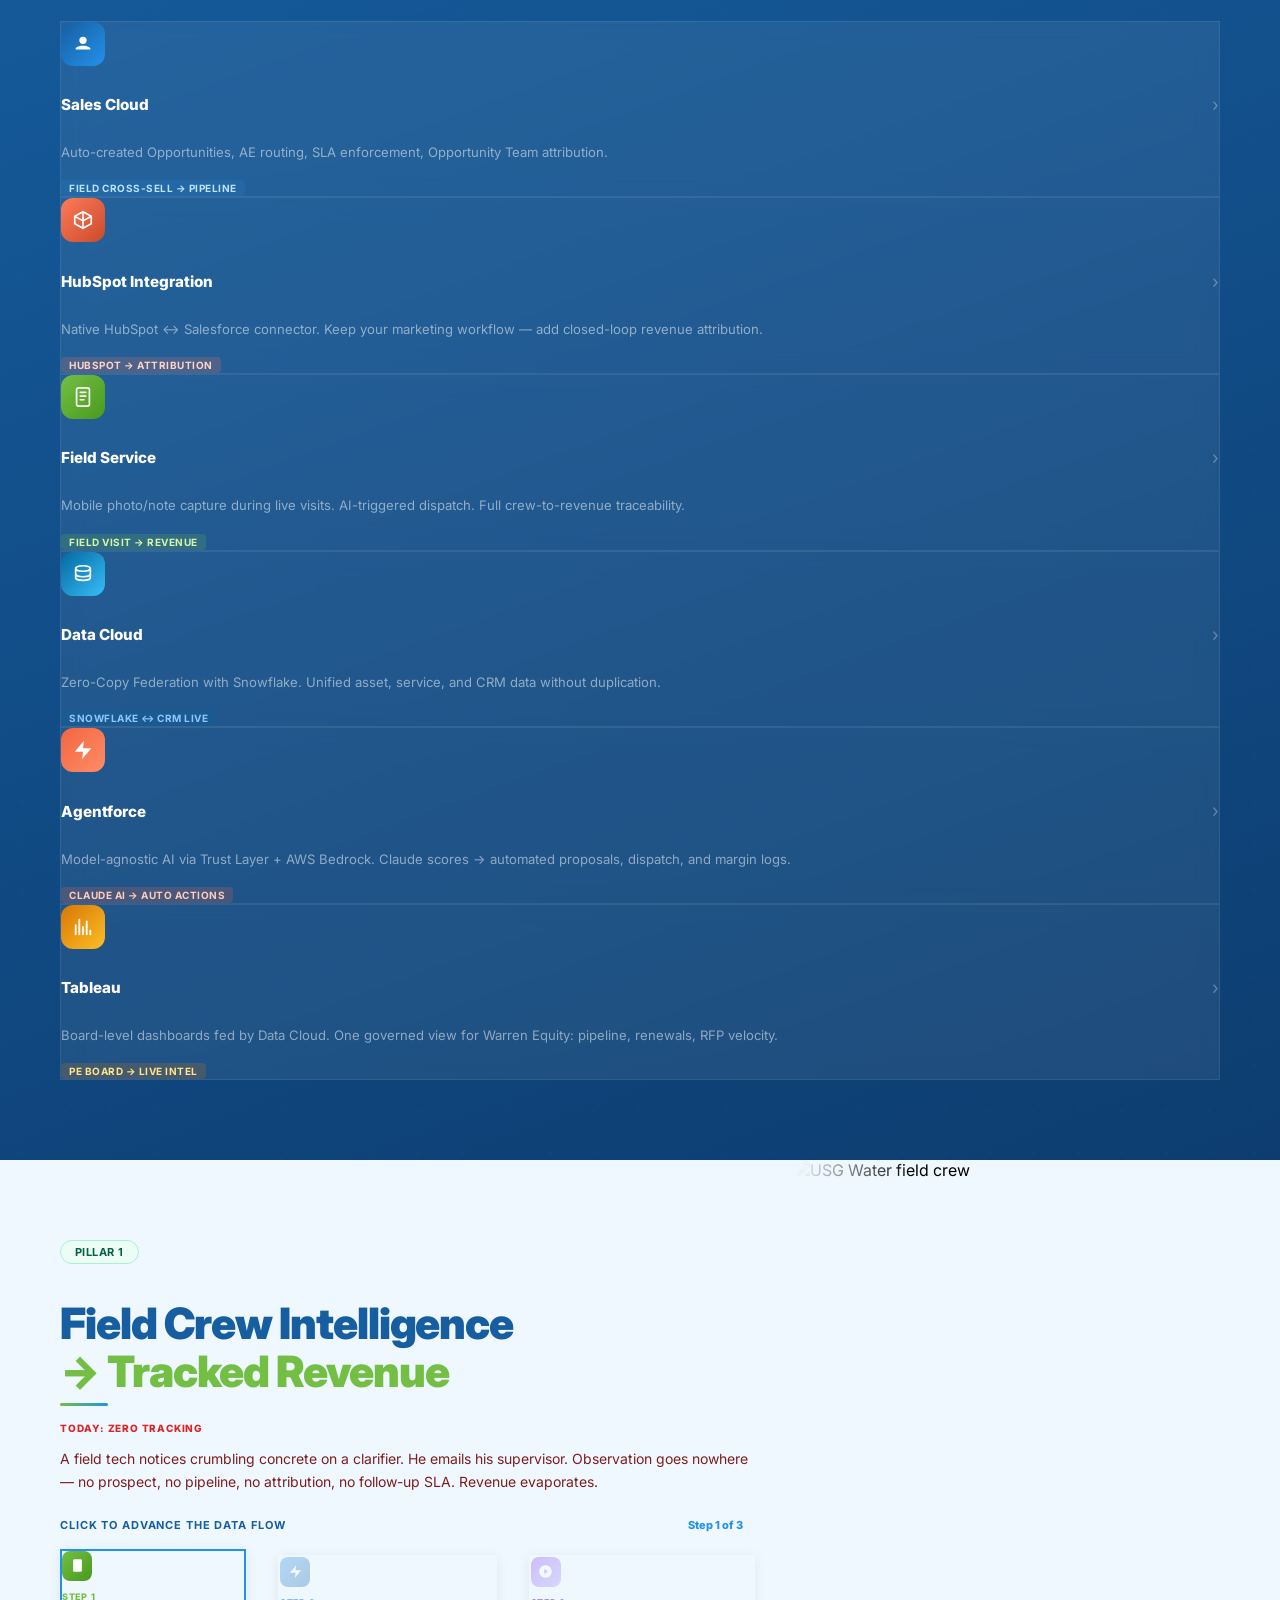
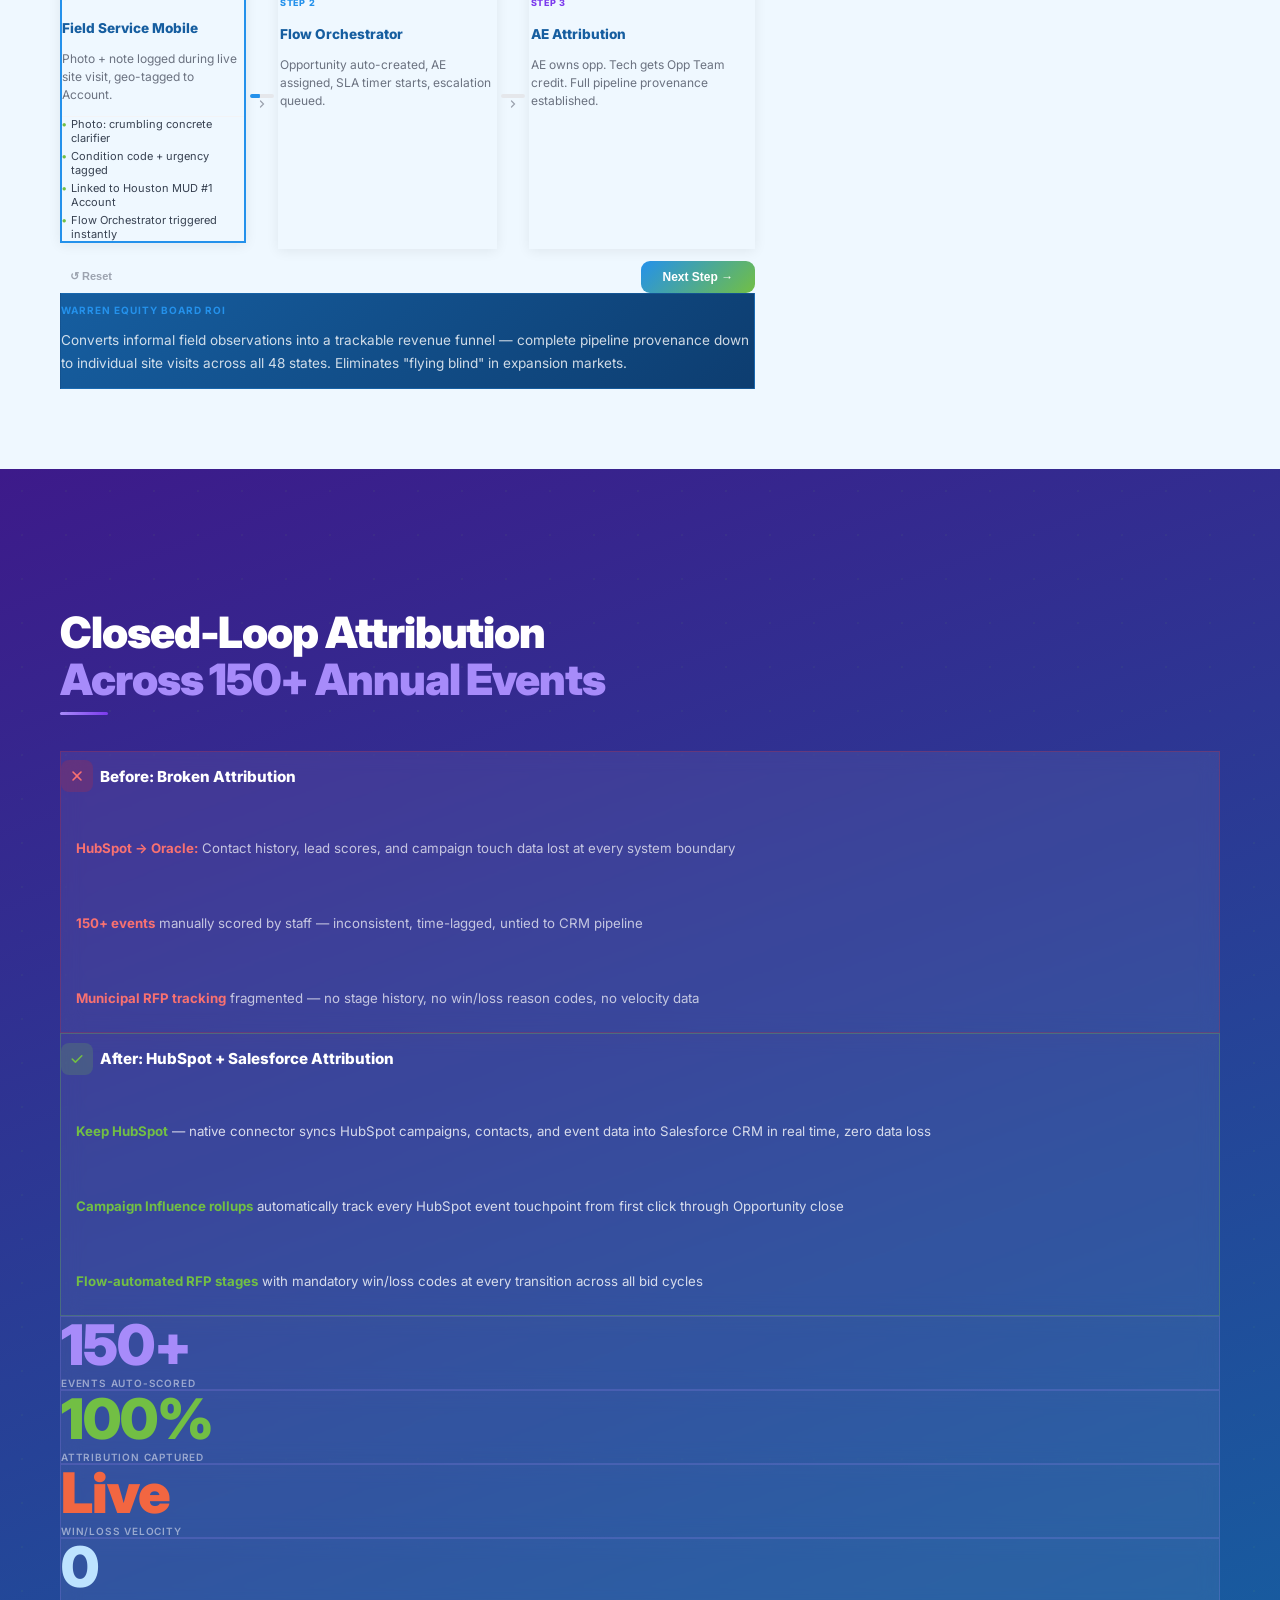
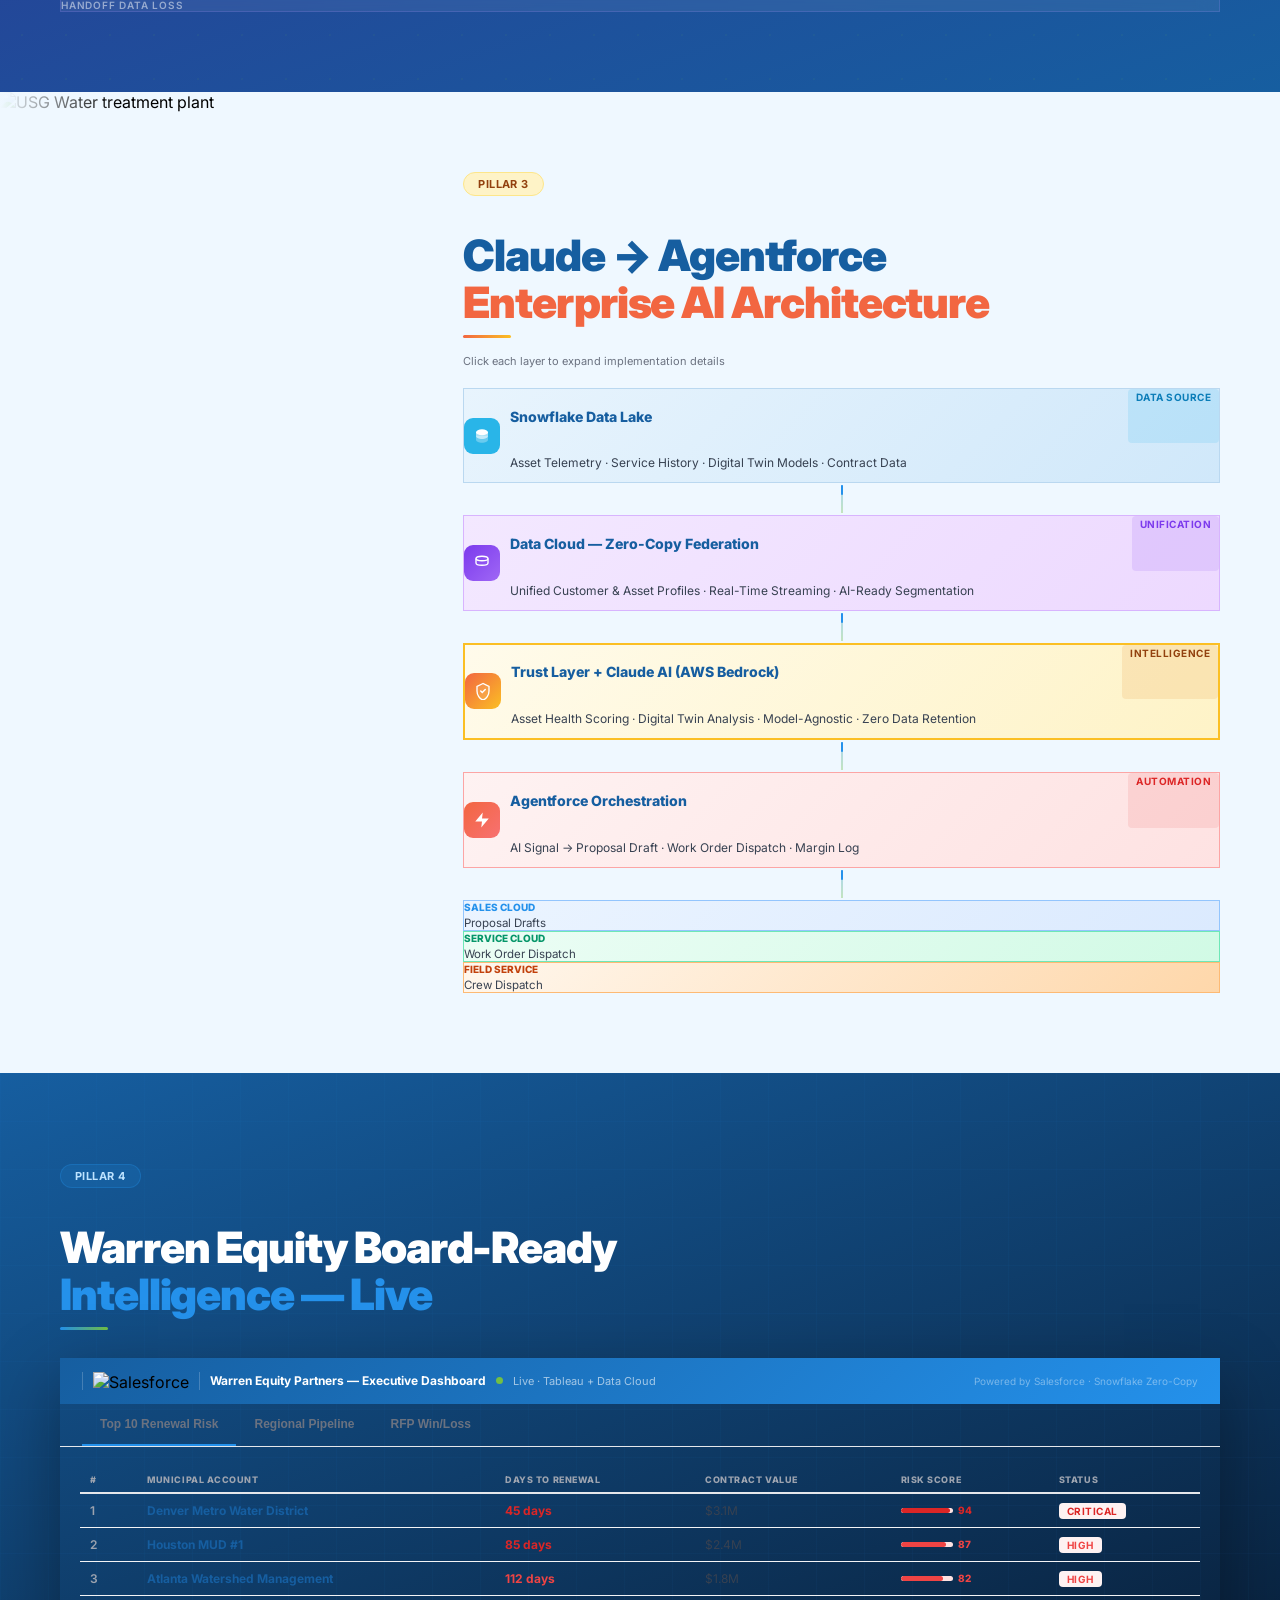
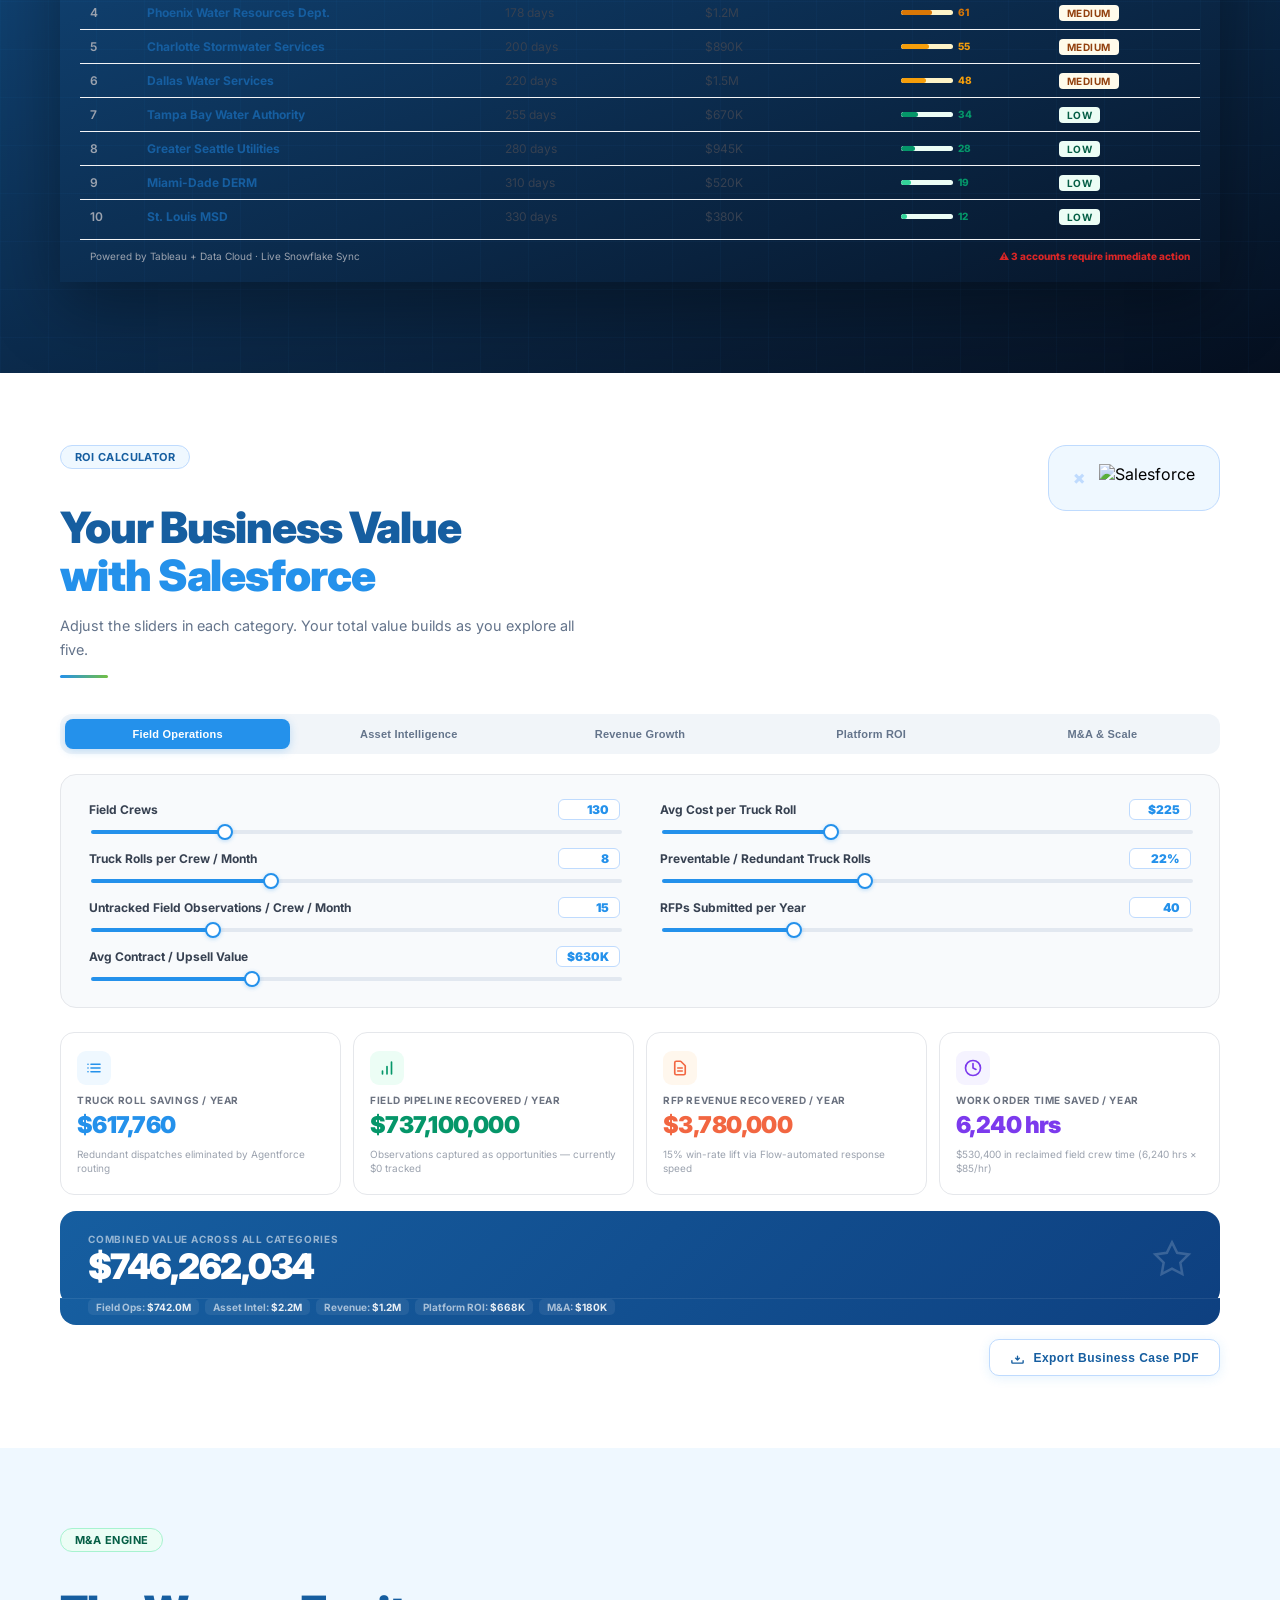
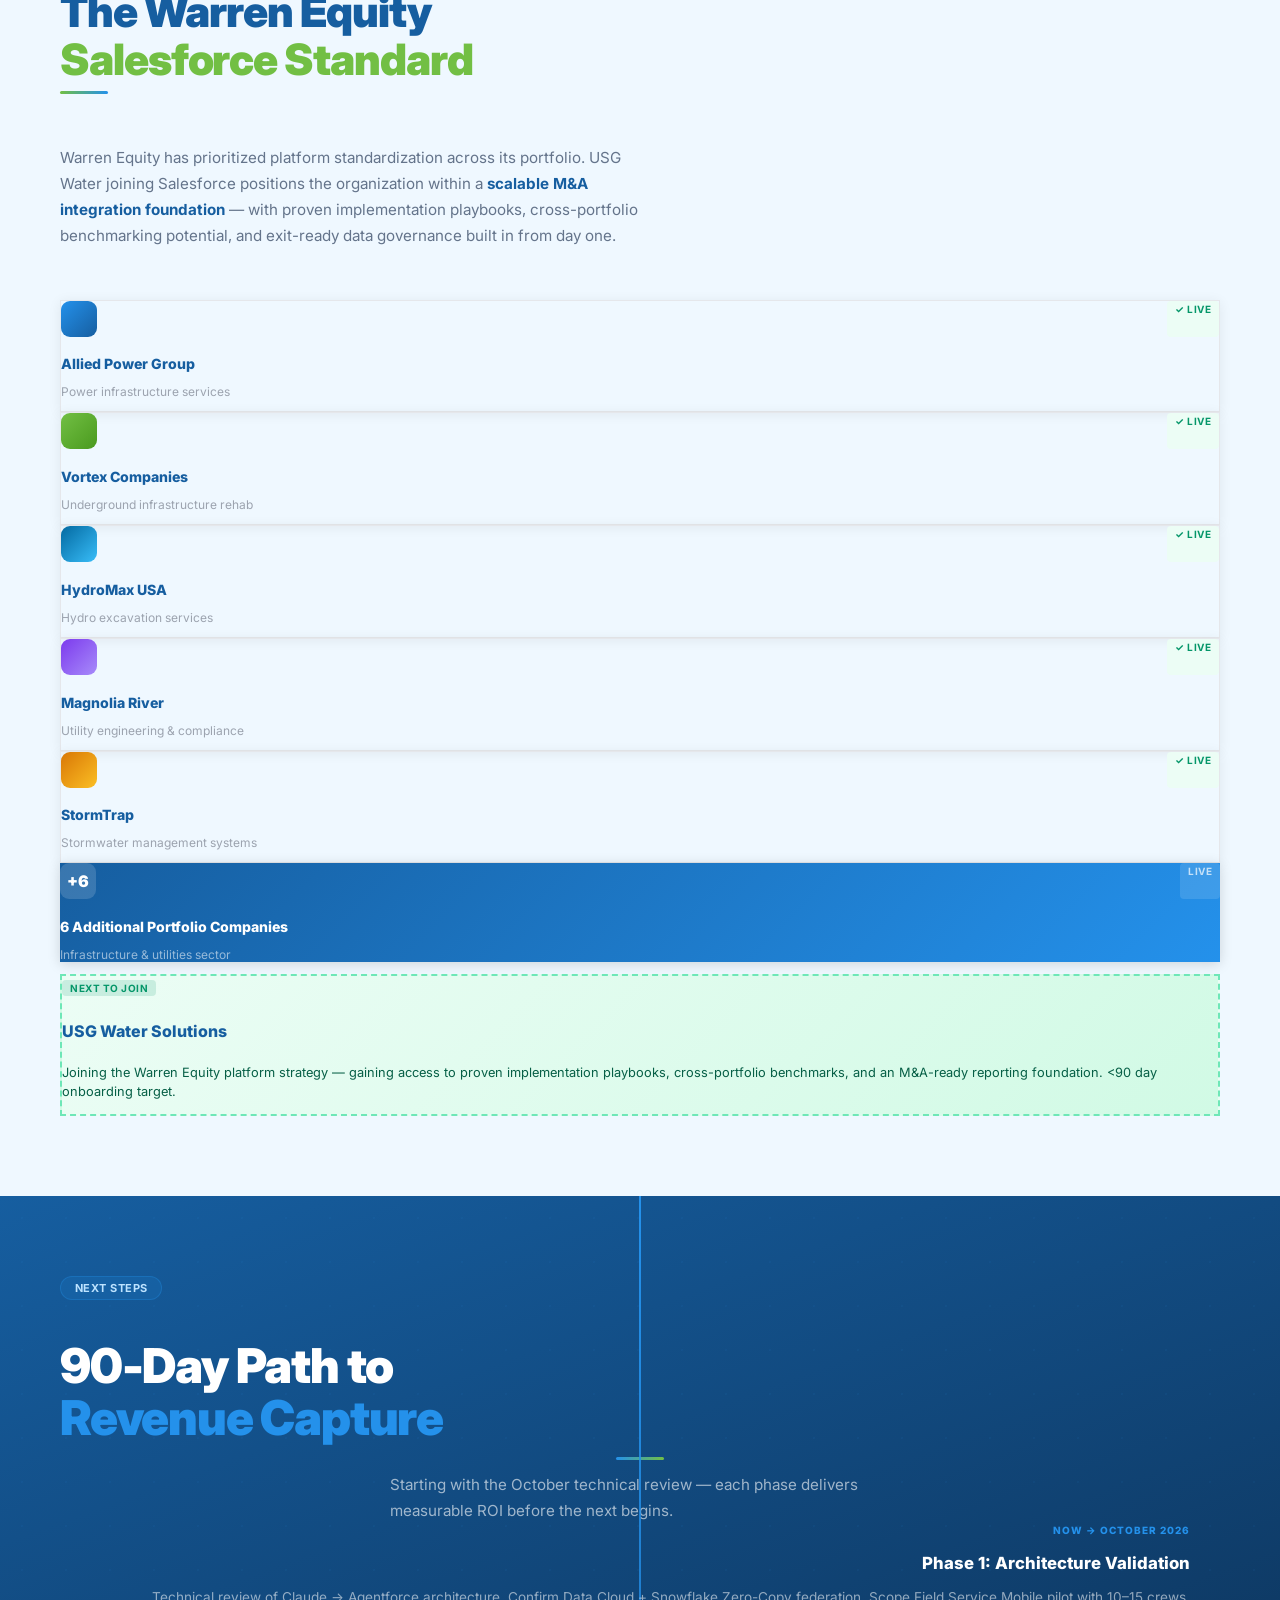
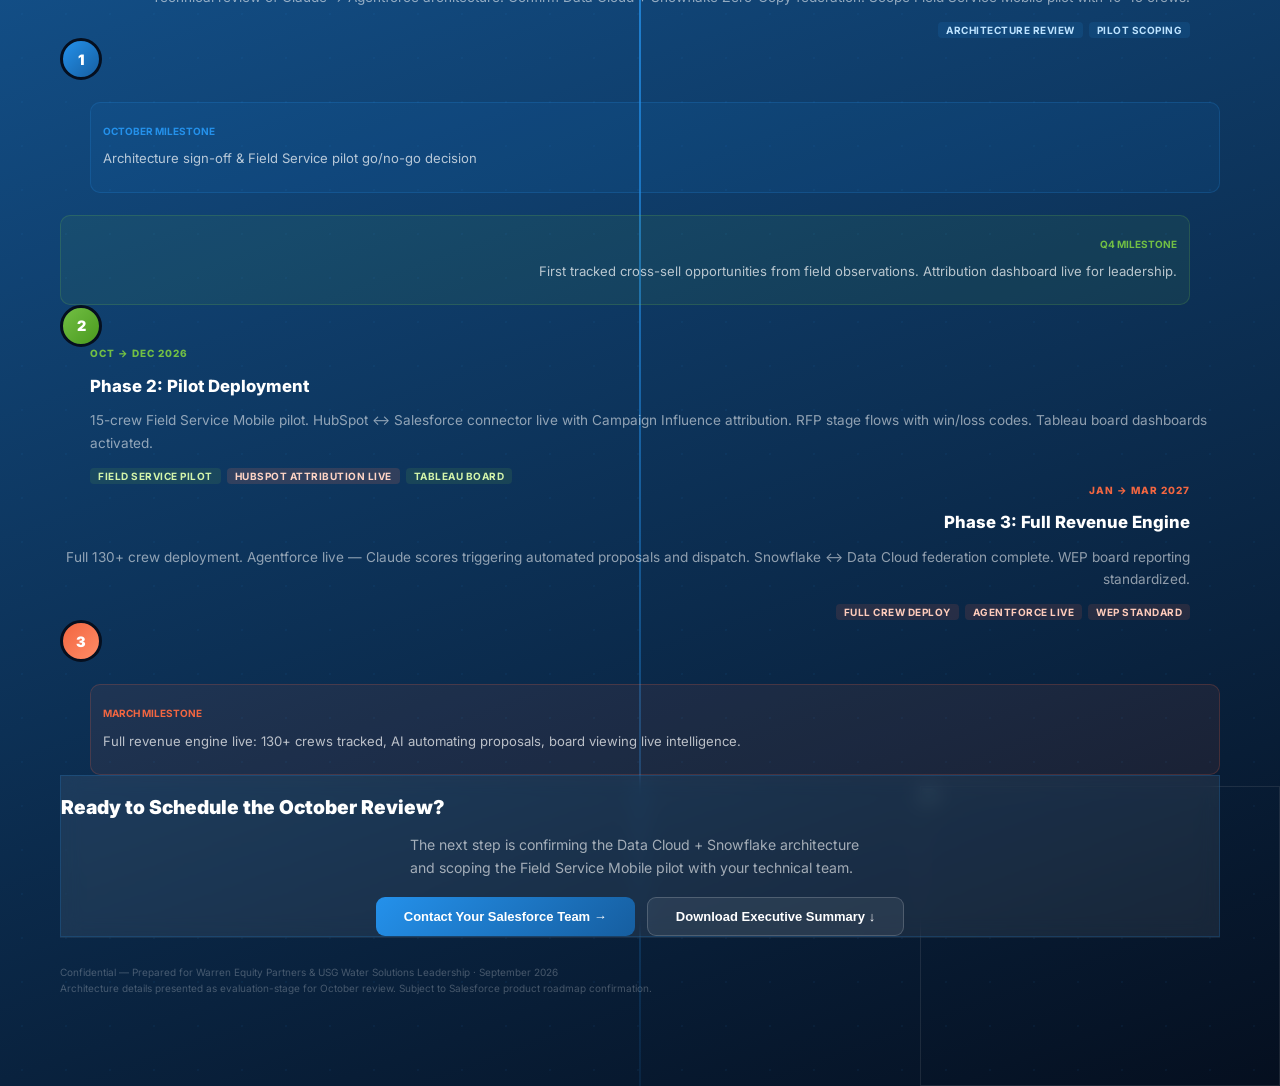
==== commit 14a9eaa4: "Remove unverified WEP '11 portfolio companies' claim and BVC portfolio multiplier toggle Co-authored" ====
--- a/index.html
+++ b/index.html
@@ -268,8 +268,8 @@
     .bvc-out-val { font-size:1.45rem; font-weight:900; color:var(--usg-dark); letter-spacing:-0.025em; transition:color 0.3s; line-height:1.1; }
     .bvc-out-sub { font-size:10px; color:#9CA3AF; line-height:1.45; margin-top:2px; }
 
-    /* Total + WEP row */
-    .bvc-bottom { display:grid; grid-template-columns:1fr auto; gap:12px; align-items:stretch; }
+    /* Total bar */
+    .bvc-bottom { display:grid; grid-template-columns:1fr; gap:12px; align-items:stretch; }
     .bvc-total {
       background:linear-gradient(135deg,var(--usg-dark) 0%,#0E4080 100%);
       border-radius:16px; padding:22px 28px;
@@ -277,19 +277,6 @@
     }
     .bvc-total-label { font-size:10px; font-weight:700; color:rgba(255,255,255,0.55); text-transform:uppercase; letter-spacing:0.08em; margin-bottom:4px; }
     .bvc-total-val { font-size:2.2rem; font-weight:900; color:white; letter-spacing:-0.035em; line-height:1; }
-    .bvc-wep-toggle {
-      background:#EFF8FF; border:1px solid #BFDBFE;
-      border-radius:16px; padding:18px 20px; min-width:230px;
-      display:flex; flex-direction:column; justify-content:center; gap:8px; cursor:pointer;
-      transition:background 0.2s;
-    }
-    .bvc-wep-toggle:hover { background:#DBEAFE; }
-    .bvc-wep-top { display:flex; align-items:center; gap:8px; }
-    .bvc-wep-top label { font-size:11px; font-weight:700; color:var(--usg-dark); cursor:pointer; }
-    .bvc-wep-val { font-size:1.1rem; font-weight:900; color:var(--usg-blue); display:none; line-height:1; }
-    .bvc-wep-sub { font-size:9.5px; color:#64748B; display:none; }
-    .bvc-wep-val.visible { display:block; }
-    .bvc-wep-sub.visible { display:block; }
     .bvc-pulse { animation:bvcPulse 0.35s ease; }
     @keyframes bvcPulse { 0%,100%{transform:scale(1);} 50%{transform:scale(1.05);} }
 
@@ -579,9 +566,9 @@
       </div>
 
       <div class="stat-card glass rounded-2xl p-5 flex-1" style="min-width:140px;max-width:200px;">
-        <div class="big-metric" style="color:#D4F5AA;">11</div>
-        <div style="font-size:11px;color:rgba(255,255,255,0.55);font-weight:700;text-transform:uppercase;letter-spacing:0.08em;margin-top:4px;">WEP Portfolio Co.</div>
-        <div class="stat-detail" style="font-size:11px;color:rgba(255,255,255,0.6);margin-top:6px;line-height:1.5;">Already on Salesforce — USG is next in the standard</div>
+        <div class="big-metric" style="color:#D4F5AA;">3</div>
+        <div style="font-size:11px;color:rgba(255,255,255,0.55);font-weight:700;text-transform:uppercase;letter-spacing:0.08em;margin-top:4px;">Siloed Platforms</div>
+        <div class="stat-detail" style="font-size:11px;color:rgba(255,255,255,0.6);margin-top:6px;line-height:1.5;">Oracle Sales Cloud, HubSpot & legacy ERP — zero shared data model</div>
       </div>
 
     </div>
@@ -780,7 +767,7 @@
             <div class="space-y-2">
               <div style="display:flex;gap:8px;align-items:start;"><span style="color:white;font-weight:900;flex-shrink:0;">→</span><p style="color:rgba(255,255,255,0.85);font-size:0.82rem;line-height:1.55;">Tableau blends CRM pipeline, Field Service dispatch, and Snowflake asset data into one governed board view</p></div>
               <div style="display:flex;gap:8px;align-items:start;"><span style="color:white;font-weight:900;flex-shrink:0;">→</span><p style="color:rgba(255,255,255,0.85);font-size:0.82rem;line-height:1.55;">Top 10 renewal risk, regional pipeline velocity, and RFP win/loss — live, not day-old</p></div>
-              <div style="display:flex;gap:8px;align-items:start;"><span style="color:white;font-weight:900;flex-shrink:0;">→</span><p style="color:rgba(255,255,255,0.85);font-size:0.82rem;line-height:1.55;">Plug-and-play M&A integration standard across all 11 Warren Equity portfolio companies</p></div>
+              <div style="display:flex;gap:8px;align-items:start;"><span style="color:white;font-weight:900;flex-shrink:0;">→</span><p style="color:rgba(255,255,255,0.85);font-size:0.82rem;line-height:1.55;">Plug-and-play M&A integration standard built to scale across the Warren Equity portfolio</p></div>
             </div>
             <div style="margin-top:16px;background:rgba(255,255,255,0.2);border-radius:8px;padding:10px;">
               <p style="font-size:0.78rem;color:white;line-height:1.5;">From days-old stitched reports to live board intelligence — instantly.</p>
@@ -1486,14 +1473,6 @@
         </div>
         <svg width="40" height="40" fill="none" stroke="rgba(255,255,255,0.18)" stroke-width="1.5" viewBox="0 0 24 24"><path d="M12 2l3.09 6.26L22 9.27l-5 4.87 1.18 6.88L12 17.77l-6.18 3.25L7 14.14 2 9.27l6.91-1.01L12 2z"/></svg>
       </div>
-      <div class="bvc-wep-toggle" onclick="toggleWEP()">
-        <div class="bvc-wep-top">
-          <input type="checkbox" id="wep-check" style="accent-color:var(--usg-blue);width:14px;height:14px;cursor:pointer;" onclick="event.stopPropagation();toggleWEP()"/>
-          <label for="wep-check" style="font-size:11px;font-weight:700;color:var(--usg-dark);cursor:pointer;line-height:1.35;">Scale across all 11 Warren Equity<br/>portfolio companies</label>
-        </div>
-        <div class="bvc-wep-val" id="o-wep">$0</div>
-        <div class="bvc-wep-sub" id="o-wep-sub">combined portfolio value</div>
-      </div>
     </div>
 
     <!-- Breakdown pills -->
@@ -1528,7 +1507,7 @@
 
     <div style="display:flex;flex-direction:column;gap:16px;lg:flex-row;">
       <div class="reveal" style="max-width:580px;margin-bottom:20px;">
-        <p style="color:#64748B;font-size:0.95rem;line-height:1.7;">11 Warren Equity portfolio companies already run on Salesforce. USG Water joining the platform plugs into a <strong style="color:var(--usg-dark);">pre-built M&A integration standard</strong> that the PE firm has operationalized across its entire portfolio — with proven implementation playbooks, cross-portfolio benchmarking, and exit-ready data governance.</p>
+        <p style="color:#64748B;font-size:0.95rem;line-height:1.7;">Warren Equity has prioritized platform standardization across its portfolio. USG Water joining Salesforce positions the organization within a <strong style="color:var(--usg-dark);">scalable M&A integration foundation</strong> — with proven implementation playbooks, cross-portfolio benchmarking potential, and exit-ready data governance built in from day one.</p>
       </div>
 
       <div class="grid grid-cols-2 sm:grid-cols-3 gap-4 reveal">
@@ -1575,7 +1554,7 @@
             <div>
               <span class="tag" style="background:rgba(5,150,105,0.15);color:#059669;margin-bottom:4px;display:inline-block;">Next to Join</span>
               <h4 style="font-size:1rem;font-weight:800;color:var(--usg-dark);">USG Water Solutions</h4>
-              <p style="font-size:0.8rem;color:#065F46;line-height:1.5;">Joining the Warren Equity Salesforce standard — gaining access to 11 implementation playbooks, cross-portfolio benchmarks, and an M&A-ready reporting foundation. &lt;90 day onboarding target.</p>
+              <p style="font-size:0.8rem;color:#065F46;line-height:1.5;">Joining the Warren Equity platform strategy — gaining access to proven implementation playbooks, cross-portfolio benchmarks, and an M&A-ready reporting foundation. &lt;90 day onboarding target.</p>
             </div>
           </div>
         </div>
@@ -1837,7 +1816,7 @@
         <div style="padding:10px;background:#F0F9FF;border-radius:8px;border-left:3px solid #0369A1;"><p style="font-size:0.82rem;font-weight:700;color:#0B2545;margin-bottom:2px;">Zero-Copy Federation</p><p style="font-size:0.78rem;color:#6B7280;line-height:1.5;">Snowflake data is accessed in place — no ETL jobs, no data sync, no duplicate storage costs. Claude asset scores and telemetry are live in Salesforce without moving the data.</p></div>
         <div style="padding:10px;background:#F0F9FF;border-radius:8px;border-left:3px solid #72BF44;"><p style="font-size:0.82rem;font-weight:700;color:#0B2545;margin-bottom:2px;">Unified Customer Profiles</p><p style="font-size:0.78rem;color:#6B7280;line-height:1.5;">CRM contacts, asset health records, service history, and renewal risk scores merged into a single governed profile — powering Agentforce and Tableau simultaneously.</p></div>
         <div style="padding:10px;background:#F0F9FF;border-radius:8px;border-left:3px solid #F26641;"><p style="font-size:0.82rem;font-weight:700;color:#0B2545;margin-bottom:2px;">Real-Time Streaming</p><p style="font-size:0.78rem;color:#6B7280;line-height:1.5;">Asset telemetry and field data stream in real time — board dashboards and AI signals are always current, not day-old batch reports.</p></div>
-        <div style="padding:10px;background:#F0F9FF;border-radius:8px;border-left:3px solid #7C3AED;"><p style="font-size:0.82rem;font-weight:700;color:#0B2545;margin-bottom:2px;">Governed Data Model</p><p style="font-size:0.78rem;color:#6B7280;line-height:1.5;">Single data model across all 11 Warren Equity portfolio companies on Salesforce — plug-and-play M&A integration for newly acquired entities.</p></div>
+        <div style="padding:10px;background:#F0F9FF;border-radius:8px;border-left:3px solid #7C3AED;"><p style="font-size:0.82rem;font-weight:700;color:#0B2545;margin-bottom:2px;">Governed Data Model</p><p style="font-size:0.78rem;color:#6B7280;line-height:1.5;">Single data model built to scale across the Warren Equity portfolio — plug-and-play M&A integration for newly acquired entities.</p></div>
       </div>
       <div style="background:linear-gradient(135deg,#0369A1,#38BDF8);border-radius:10px;padding:14px;">
         <p style="font-size:10px;font-weight:800;color:rgba(255,255,255,0.7);text-transform:uppercase;margin-bottom:5px;">PE Board Impact</p>
@@ -1875,7 +1854,7 @@
         <div style="padding:10px;background:#FFFBEB;border-radius:8px;border-left:3px solid #D97706;"><p style="font-size:0.82rem;font-weight:700;color:#92400E;margin-bottom:2px;">Top 10 Renewal Risk</p><p style="font-size:0.78rem;color:#6B7280;line-height:1.5;">AI-scored renewal risk rankings updated in real time — board can see which municipal accounts need immediate outreach without waiting for a weekly report.</p></div>
         <div style="padding:10px;background:#FFFBEB;border-radius:8px;border-left:3px solid #72BF44;"><p style="font-size:0.82rem;font-weight:700;color:#92400E;margin-bottom:2px;">Regional Pipeline Velocity</p><p style="font-size:0.78rem;color:#6B7280;line-height:1.5;">Breakdown of pipeline by region (Southeast, Southwest, Northeast, Midwest, Pacific NW) with QoQ velocity — identifies expansion market performance immediately.</p></div>
         <div style="padding:10px;background:#FFFBEB;border-radius:8px;border-left:3px solid #2491EB;"><p style="font-size:0.82rem;font-weight:700;color:#92400E;margin-bottom:2px;">RFP Win/Loss Metrics</p><p style="font-size:0.78rem;color:#6B7280;line-height:1.5;">Win rate, loss reason breakdown, and average bid response time — all automatically populated from Flow-enforced RFP stage transitions with mandatory reason codes.</p></div>
-        <div style="padding:10px;background:#FFFBEB;border-radius:8px;border-left:3px solid #7C3AED;"><p style="font-size:0.82rem;font-weight:700;color:#92400E;margin-bottom:2px;">M&A Integration Standard</p><p style="font-size:0.78rem;color:#6B7280;line-height:1.5;">Same Tableau dashboard template deployed across all 11 Warren Equity portfolio companies — newly acquired entities onboard to the standard without rebuilding BI.</p></div>
+        <div style="padding:10px;background:#FFFBEB;border-radius:8px;border-left:3px solid #7C3AED;"><p style="font-size:0.82rem;font-weight:700;color:#92400E;margin-bottom:2px;">M&A Integration Standard</p><p style="font-size:0.78rem;color:#6B7280;line-height:1.5;">Same Tableau dashboard template deployable across the Warren Equity portfolio — newly acquired entities onboard to the standard without rebuilding BI.</p></div>
       </div>
       <div style="background:linear-gradient(135deg,#D97706,#FBBF24);border-radius:10px;padding:14px;">
         <p style="font-size:10px;font-weight:800;color:rgba(255,255,255,0.7);text-transform:uppercase;margin-bottom:5px;">PE Board Impact</p>
@@ -2083,19 +2062,6 @@
     if (el) el.textContent = fmtK(tabTotals[k]);
   }
 
-  // WEP toggle
-  const wepEl  = document.getElementById('o-wep');
-  const wepSub = document.getElementById('o-wep-sub');
-  if (wepEl) wepEl.textContent = fmt(wepTotal);
-  const checked = document.getElementById('wep-check').checked;
-  if (wepEl)  wepEl.classList.toggle('visible', checked);
-  if (wepSub) wepSub.classList.toggle('visible', checked);
-}
-
-function toggleWEP() {
-  const chk = document.getElementById('wep-check');
-  chk.checked = !chk.checked;
-  updateGrandTotal();
 }
 
 // Initialize on load
@@ -2134,7 +2100,6 @@
   const fmtKN  = n => n>=1e6 ? '$'+(n/1e6).toFixed(1)+'M' : n>=1e3 ? '$'+Math.round(n/1e3)+'K' : fmtN(n);
   const now    = new Date().toLocaleDateString('en-US',{month:'long',day:'numeric',year:'numeric'});
   const g      = id => document.getElementById(id)?.textContent?.trim() || '—';
-  const wep    = document.getElementById('wep-check').checked;
 
   // Parse a formatted money string back to a number for bar sizing
   const parseMoney = s => {
@@ -2202,16 +2167,6 @@
   doc.setFont('helvetica','bold'); doc.setFontSize(30);
   doc.setTextColor(C.dark);
   doc.text(fmtN(total), M+6, y+25);
-
-  if (wep) {
-    doc.setFillColor(C.orange);
-    doc.roundedRect(W-M-58, y+6, 58, 20, 3, 3, 'F');
-    doc.setFont('helvetica','bold'); doc.setFontSize(6.5);
-    doc.setTextColor('#FFFFFF');
-    doc.text('WARREN EQUITY PORTFOLIO ×11', W-M-29, y+13, {align:'center'});
-    doc.setFontSize(11);
-    doc.text(fmtKN(total*11), W-M-29, y+22, {align:'center'});
-  }
 
   y += 40;
 
@@ -2491,13 +2446,13 @@
    ══════════════════════════════════════════════════════════ */
 
 const LISTEN_SCRIPT = `
-USG Water Solutions operates across 48 states with over 130 field crews maintaining critical water infrastructure for communities throughout the United States. Recently acquired by Warren Equity Partners — a private equity firm with a portfolio of 11 companies, all standardized on Salesforce — USG Water is at a pivotal moment.
+USG Water Solutions operates across 48 states with over 130 field crews maintaining critical water infrastructure for communities throughout the United States. Recently acquired by Warren Equity Partners, a growth-focused private equity firm, USG Water is at a pivotal moment.
 
 The challenge is real and urgent. Today, USG Water runs on three disconnected platforms: Oracle Sales Cloud, HubSpot, and a 25-year-old Oracle ERP. Every time a field technician discovers a cross-sell opportunity on a job site, that insight disappears. It never becomes a tracked opportunity. It never becomes revenue. Meanwhile, the marketing team runs over 150 events annually with zero closed-loop attribution — no way to tie a campaign touchpoint to a closed deal. And the board at Warren Equity is flying blind, making portfolio decisions without live revenue intelligence.
 
 This is precisely what Salesforce was built to solve.
 
-When USG Water unifies on Salesforce, 130 field crews become active revenue channels. Every site visit, every asset observation, every cross-sell signal flows automatically into a tracked opportunity. HubSpot stays — it connects natively to Salesforce, and every event touchpoint maps back to closed revenue. Agentforce, powered by Claude AI, analyzes asset imagery and condition data to predict renovations before they become costly emergencies. And Warren Equity gets a live board dashboard showing real-time pipeline, renewal risk, and win-rate velocity across all 11 portfolio companies.
+When USG Water unifies on Salesforce, 130 field crews become active revenue channels. Every site visit, every asset observation, every cross-sell signal flows automatically into a tracked opportunity. HubSpot stays — it connects natively to Salesforce, and every event touchpoint maps back to closed revenue. Agentforce, powered by Claude AI, analyzes asset imagery and condition data to predict renovations before they become costly emergencies. And Warren Equity gets a live board dashboard showing real-time pipeline, renewal risk, and win-rate velocity — the kind of live intelligence that PE firms need to make confident portfolio decisions.
 
 This microsite walks you through exactly how that works. You'll see the four revenue leaks USG Water faces today, the six-product Salesforce platform designed to close them, the AI architecture that turns asset data into margin, and a clear 90-day path to get there.
 
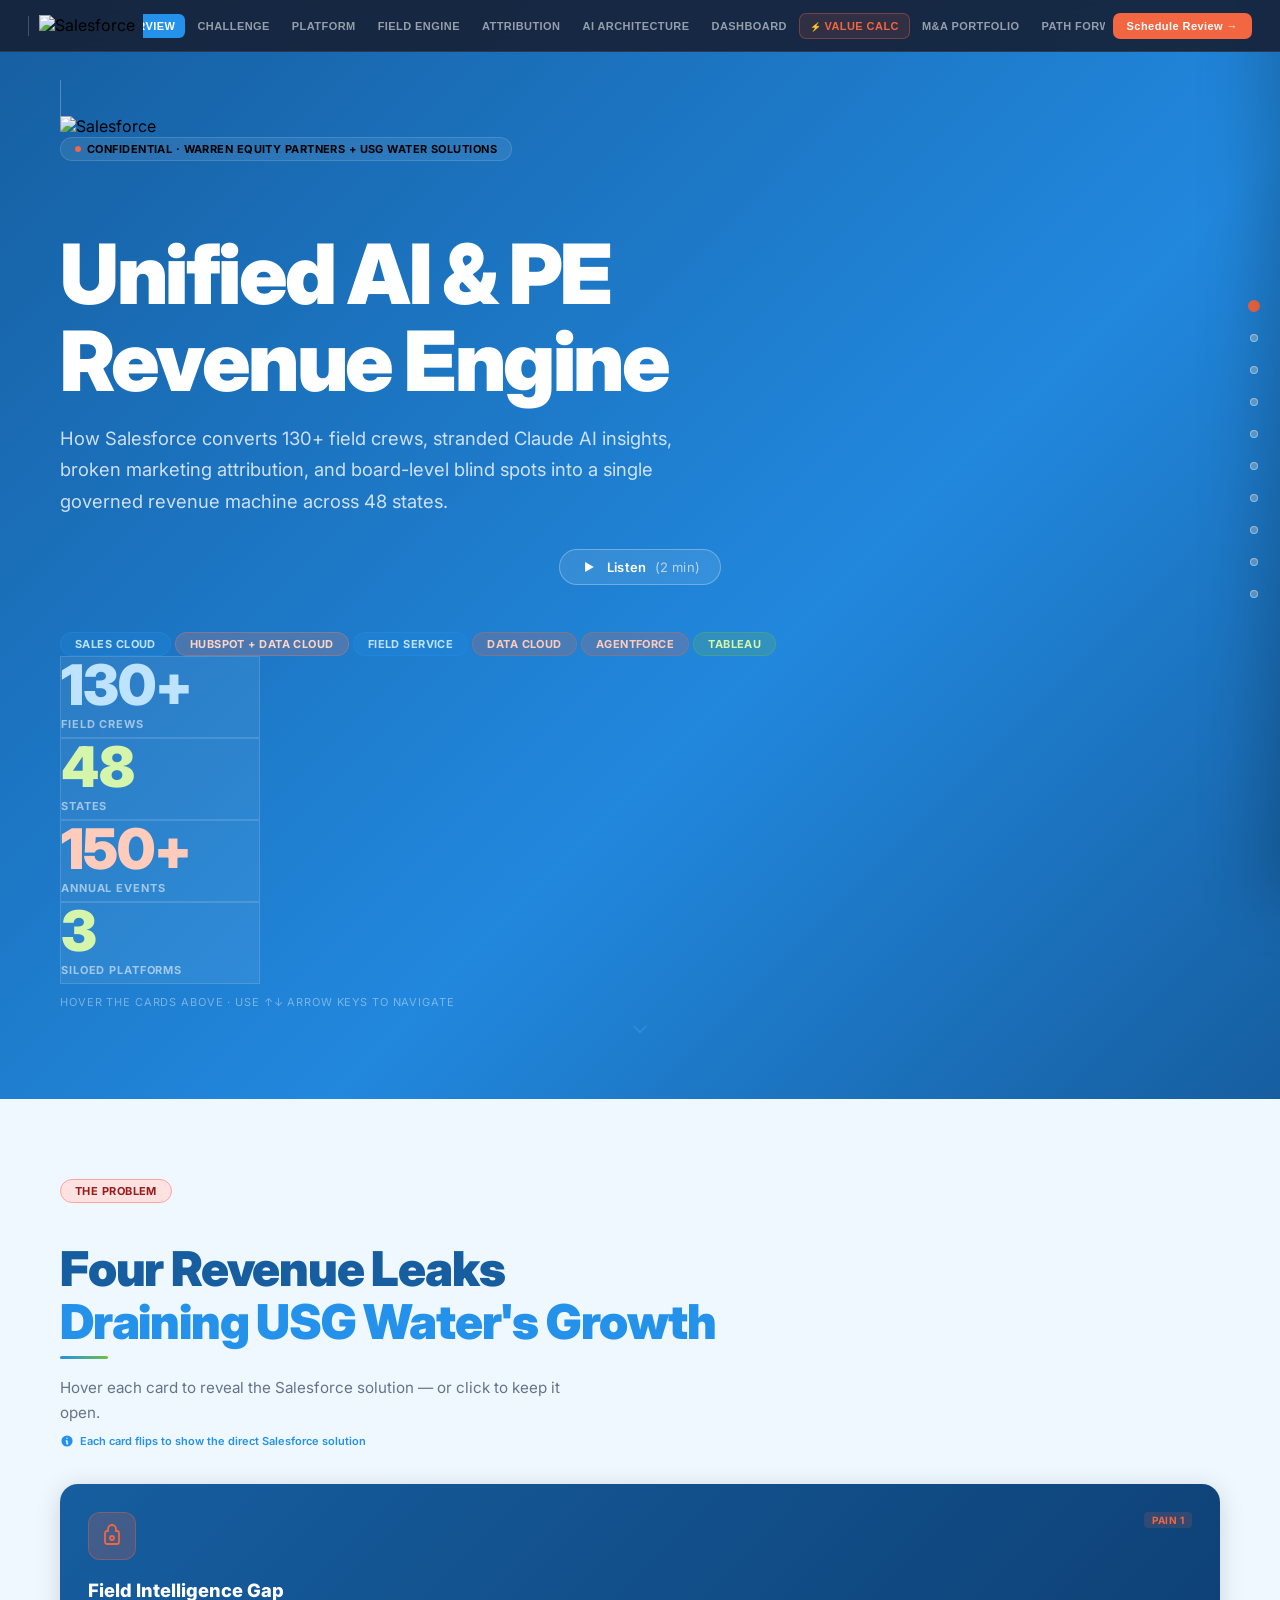
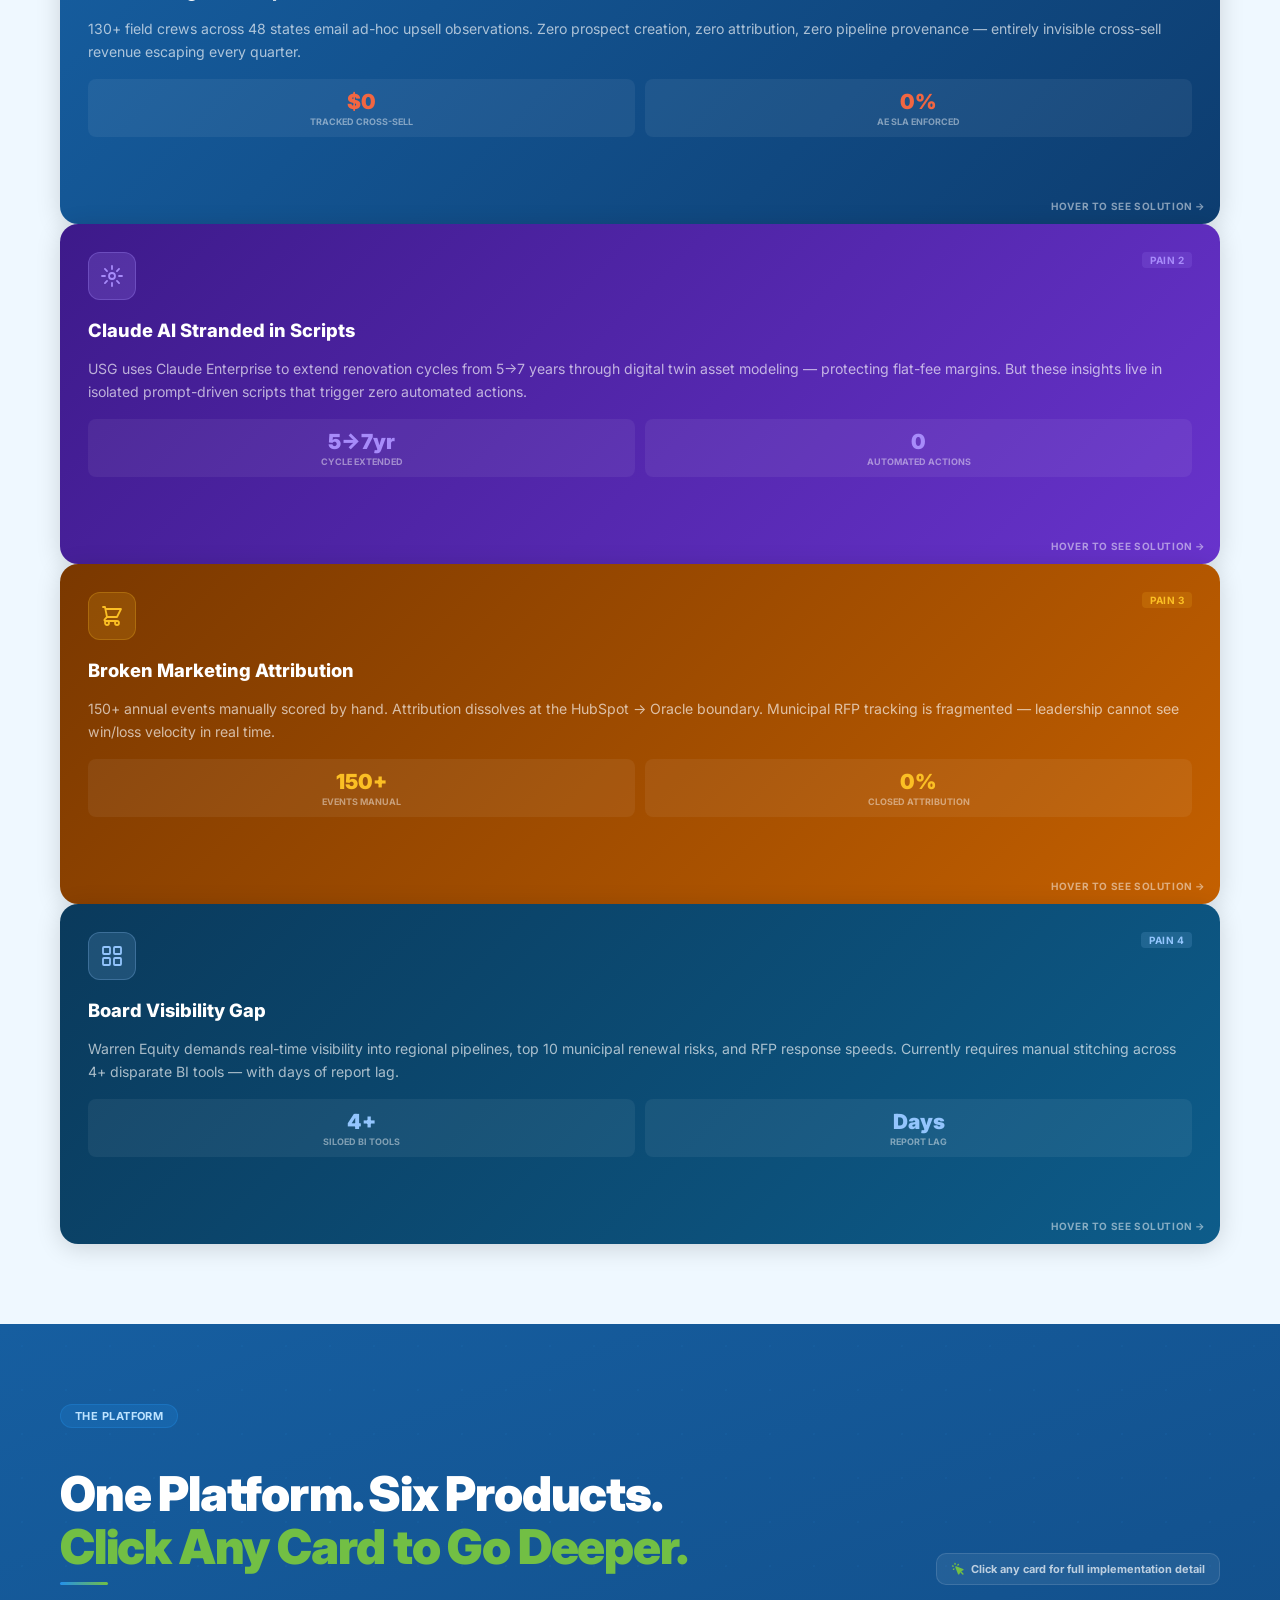
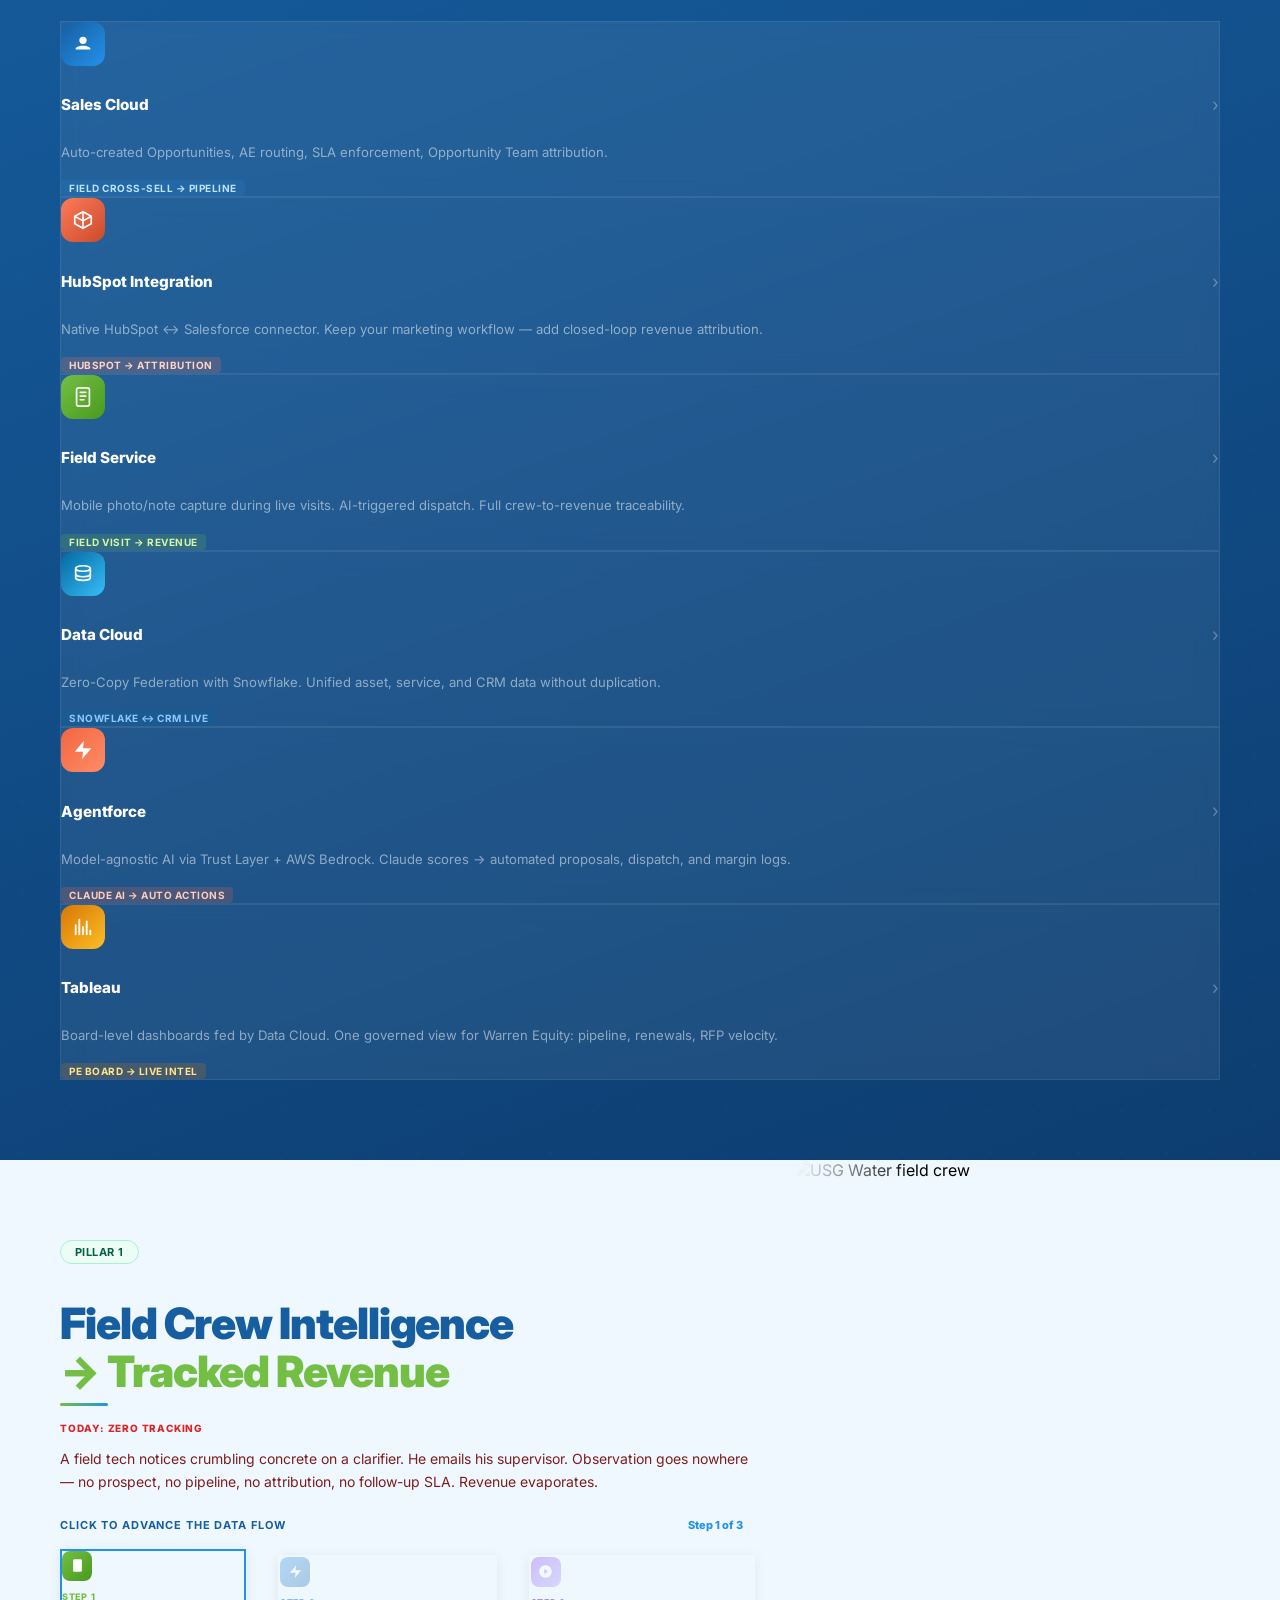
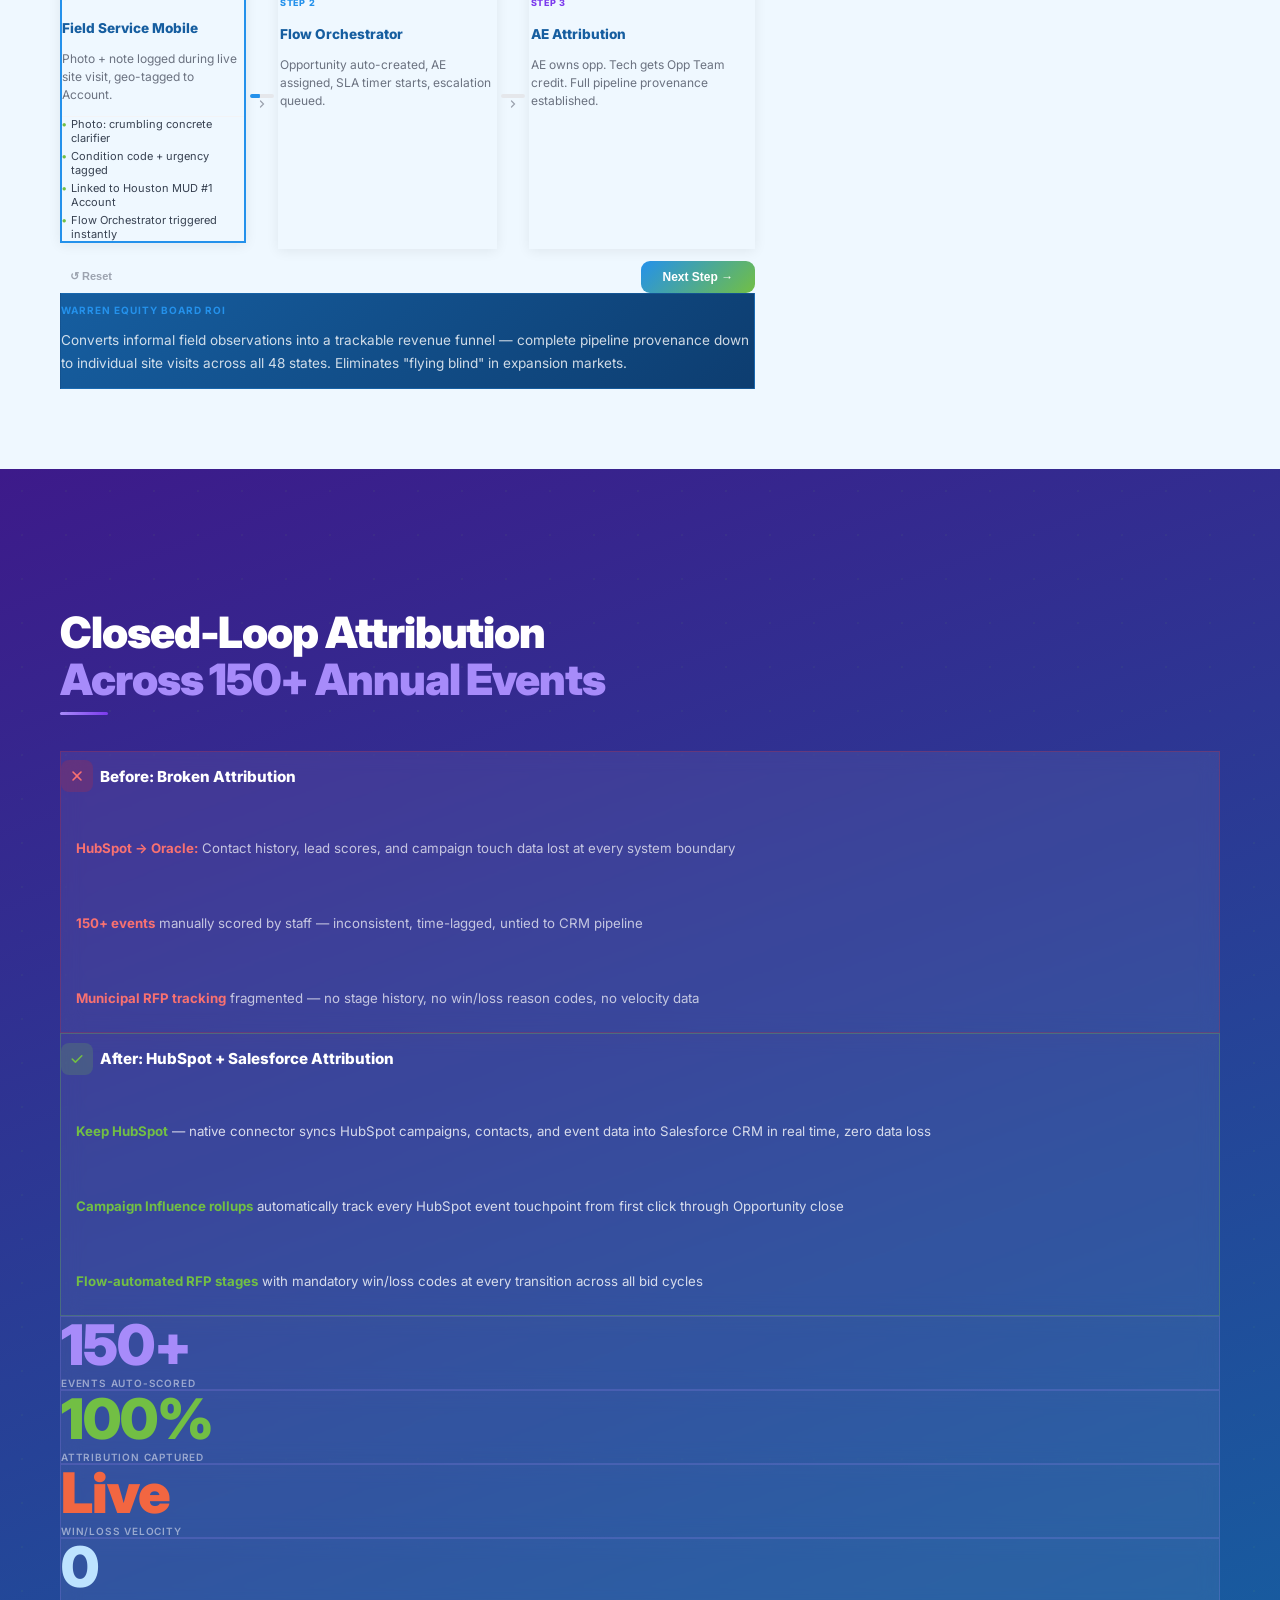
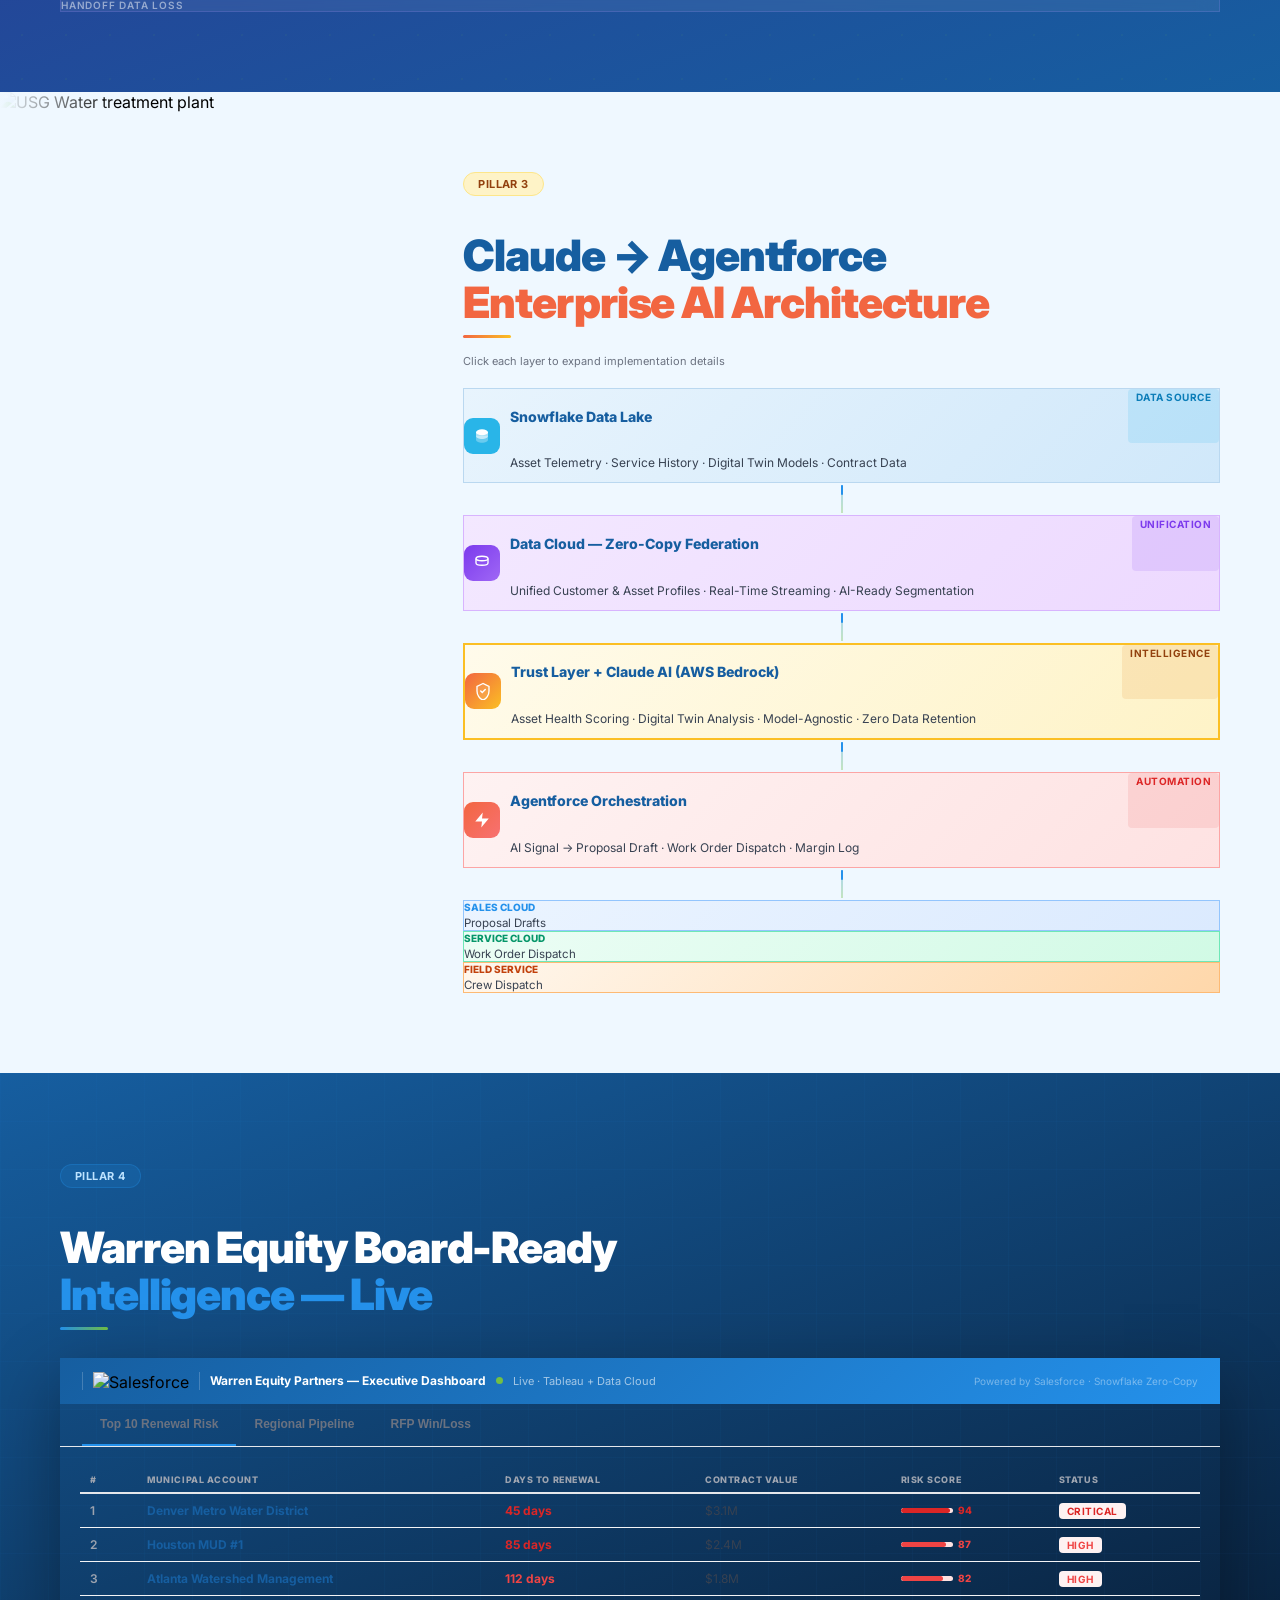
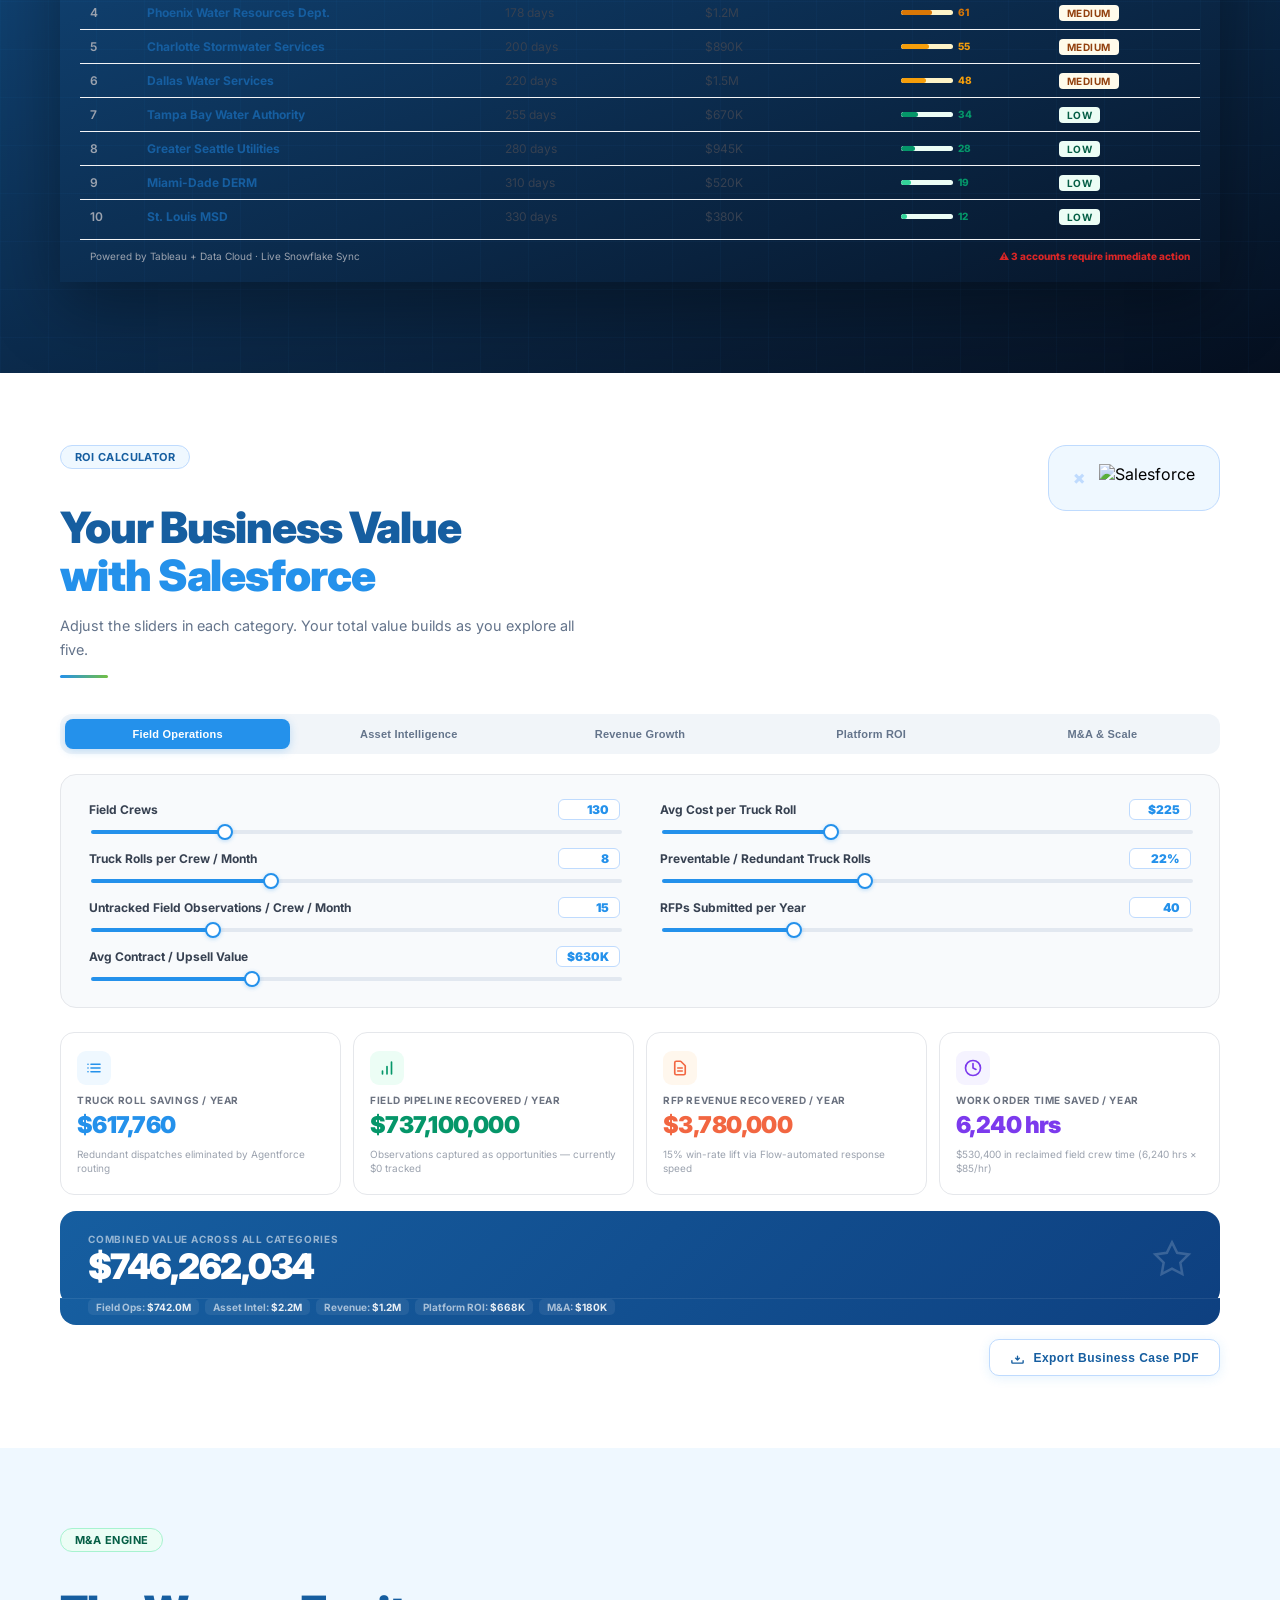
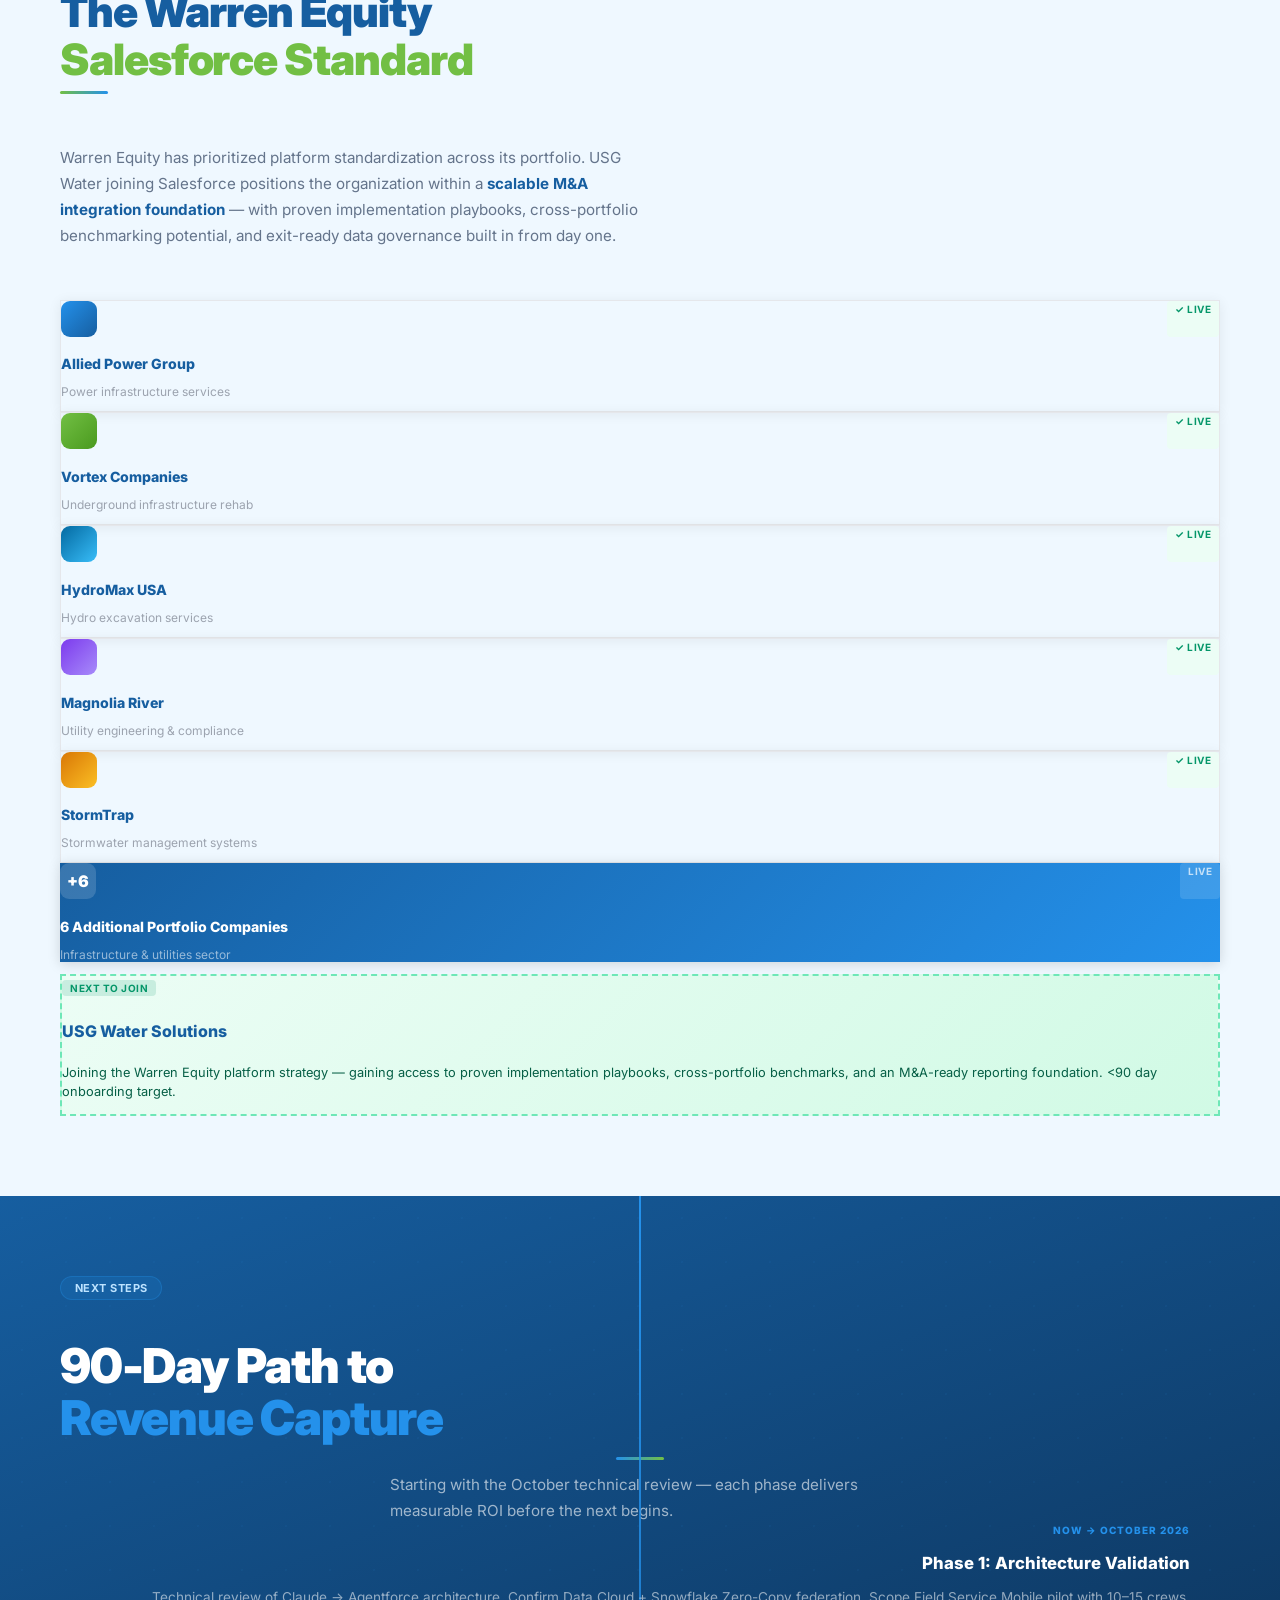
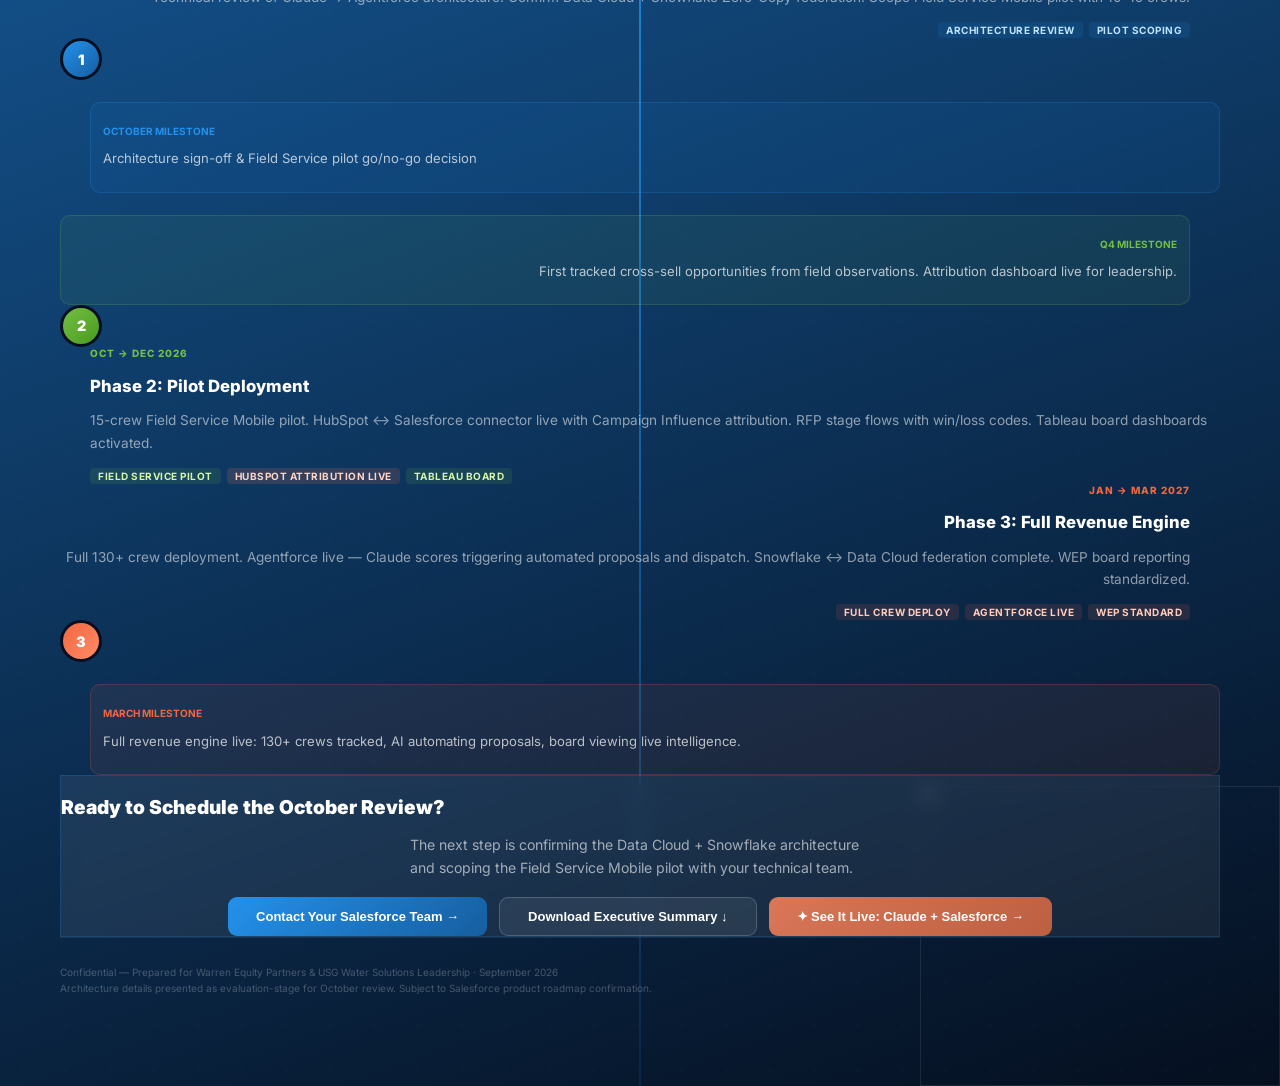
==== commit 138564fa: "Add Claude + Salesforce microsite (claude-connect.html) - Desktop/Mobile tab switcher, 3 steps each," ====
--- a/index.html
+++ b/index.html
@@ -1632,6 +1632,7 @@
       <div style="display:flex;flex-wrap:wrap;justify-content:center;gap:12px;">
         <button onclick="window.open('team.html','_blank')" style="padding:11px 28px;background:linear-gradient(135deg,var(--usg-blue),var(--usg-dark));color:white;font-size:13px;font-weight:800;border:none;border-radius:9px;cursor:pointer;" onmouseover="this.style.opacity='0.88'" onmouseout="this.style.opacity='1'">Contact Your Salesforce Team →</button>
         <button onclick="window.open('exec-summary.html','_blank')" style="padding:11px 28px;background:rgba(255,255,255,0.07);color:white;font-size:13px;font-weight:700;border:1px solid rgba(255,255,255,0.18);border-radius:9px;cursor:pointer;" onmouseover="this.style.background='rgba(255,255,255,0.12)'" onmouseout="this.style.background='rgba(255,255,255,0.07)'">Download Executive Summary ↓</button>
+        <button onclick="window.open('claude-connect.html','_blank')" style="padding:11px 28px;background:linear-gradient(135deg,#D97757,#BD5F41);color:white;font-size:13px;font-weight:800;border:none;border-radius:9px;cursor:pointer;" onmouseover="this.style.opacity='0.88'" onmouseout="this.style.opacity='1'">✦ See It Live: Claude + Salesforce →</button>
       </div>
     </div>
 
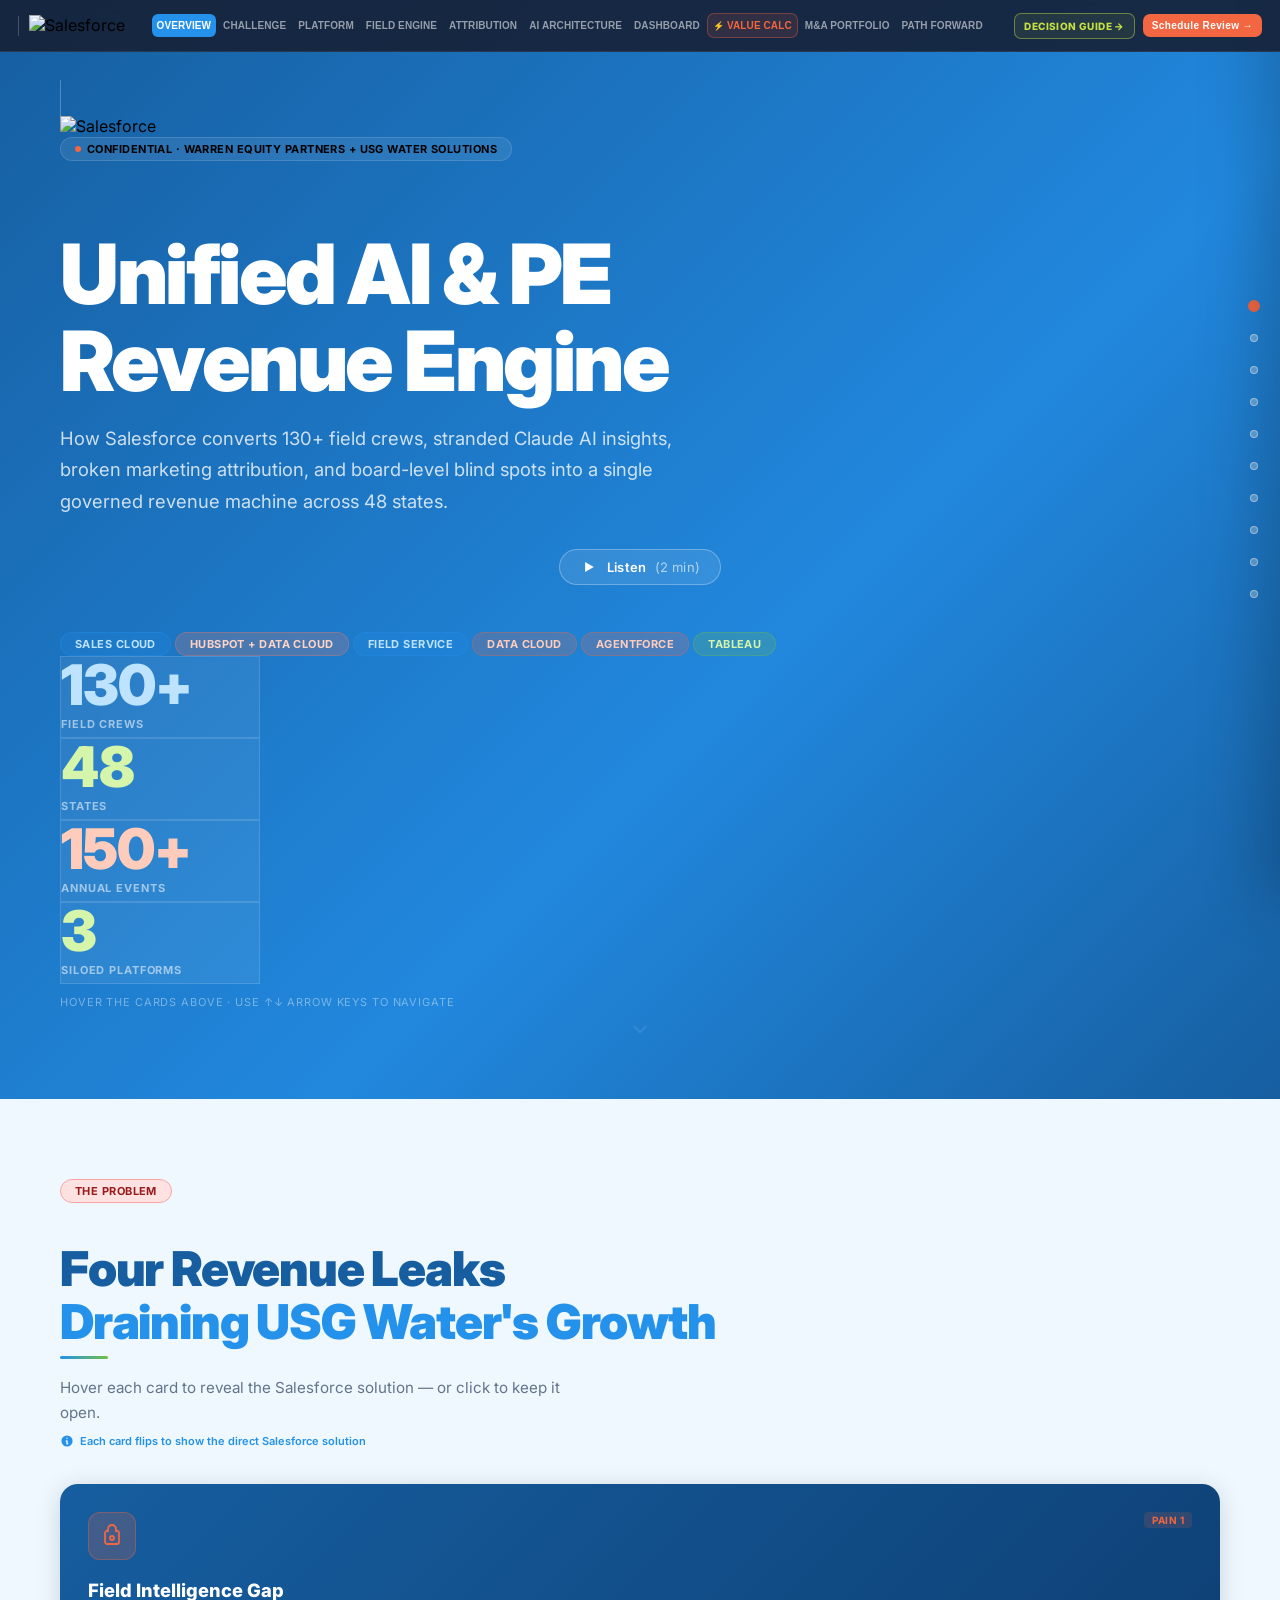
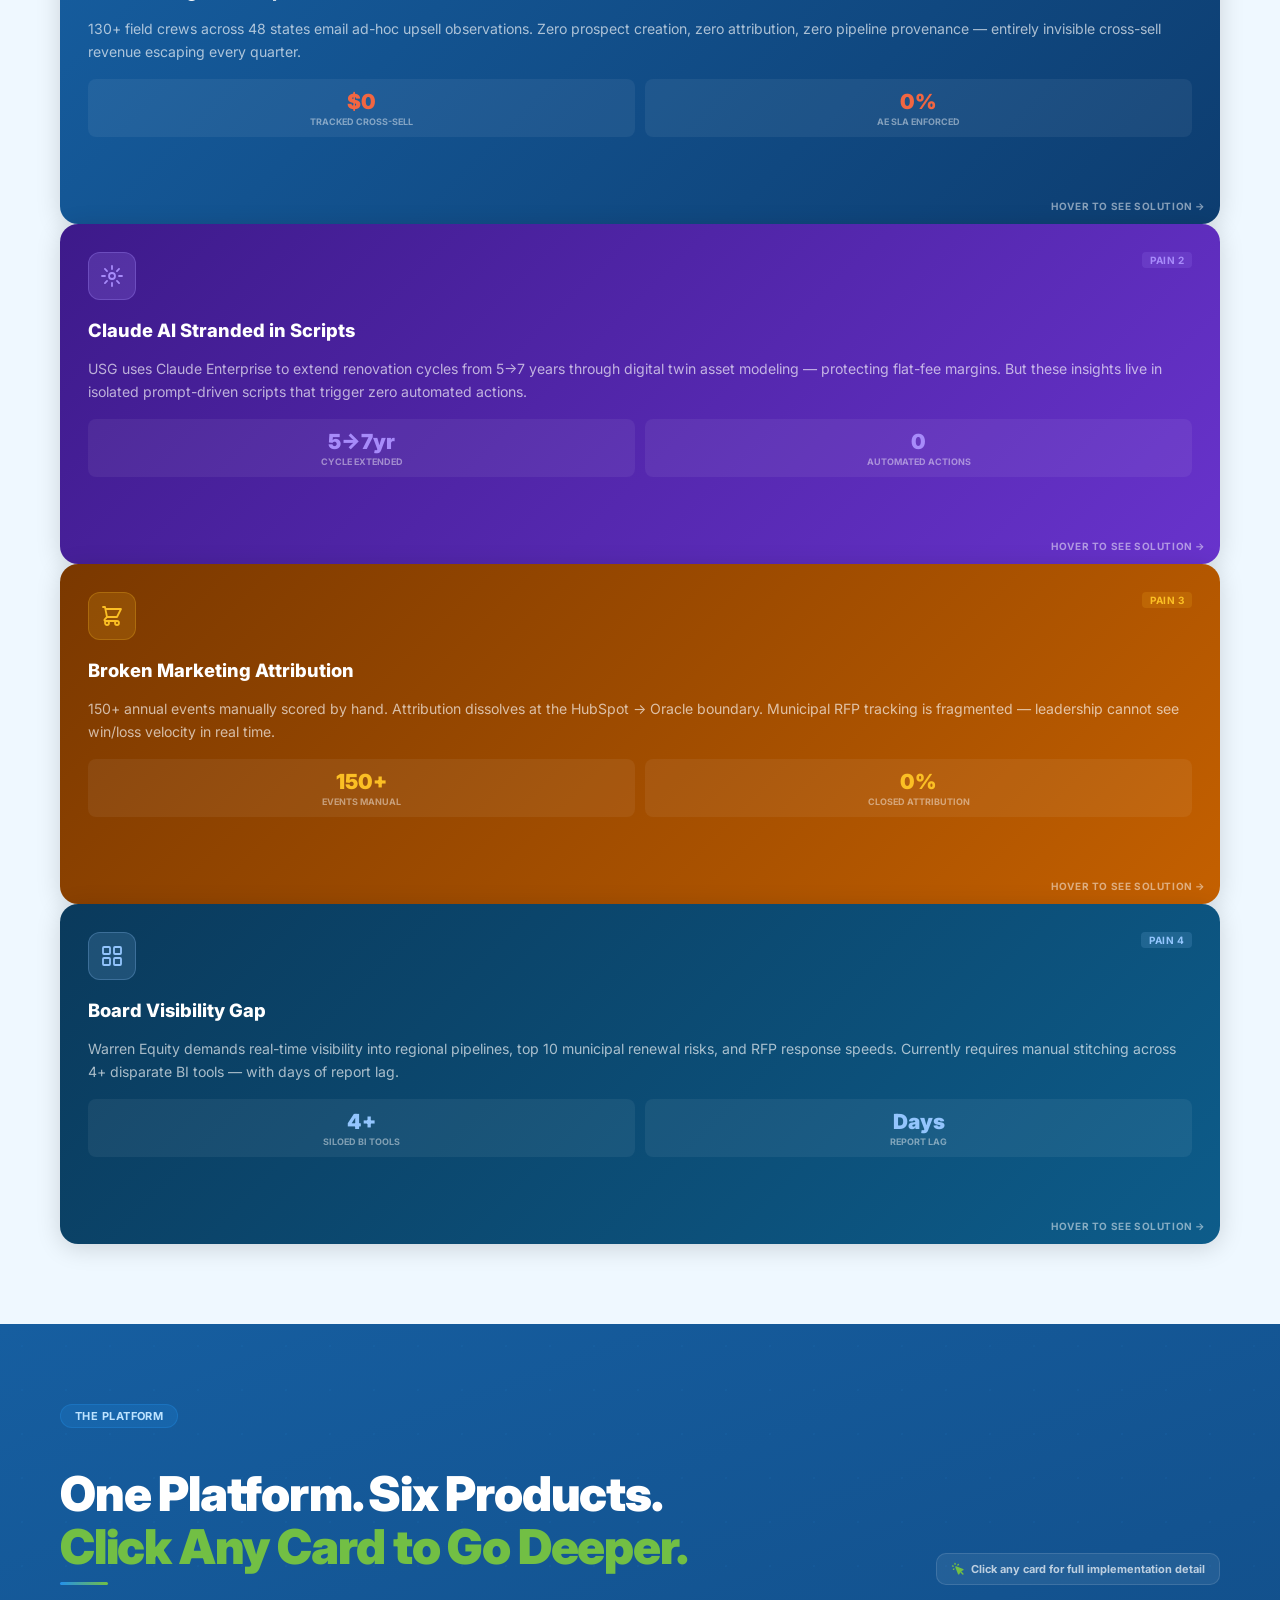
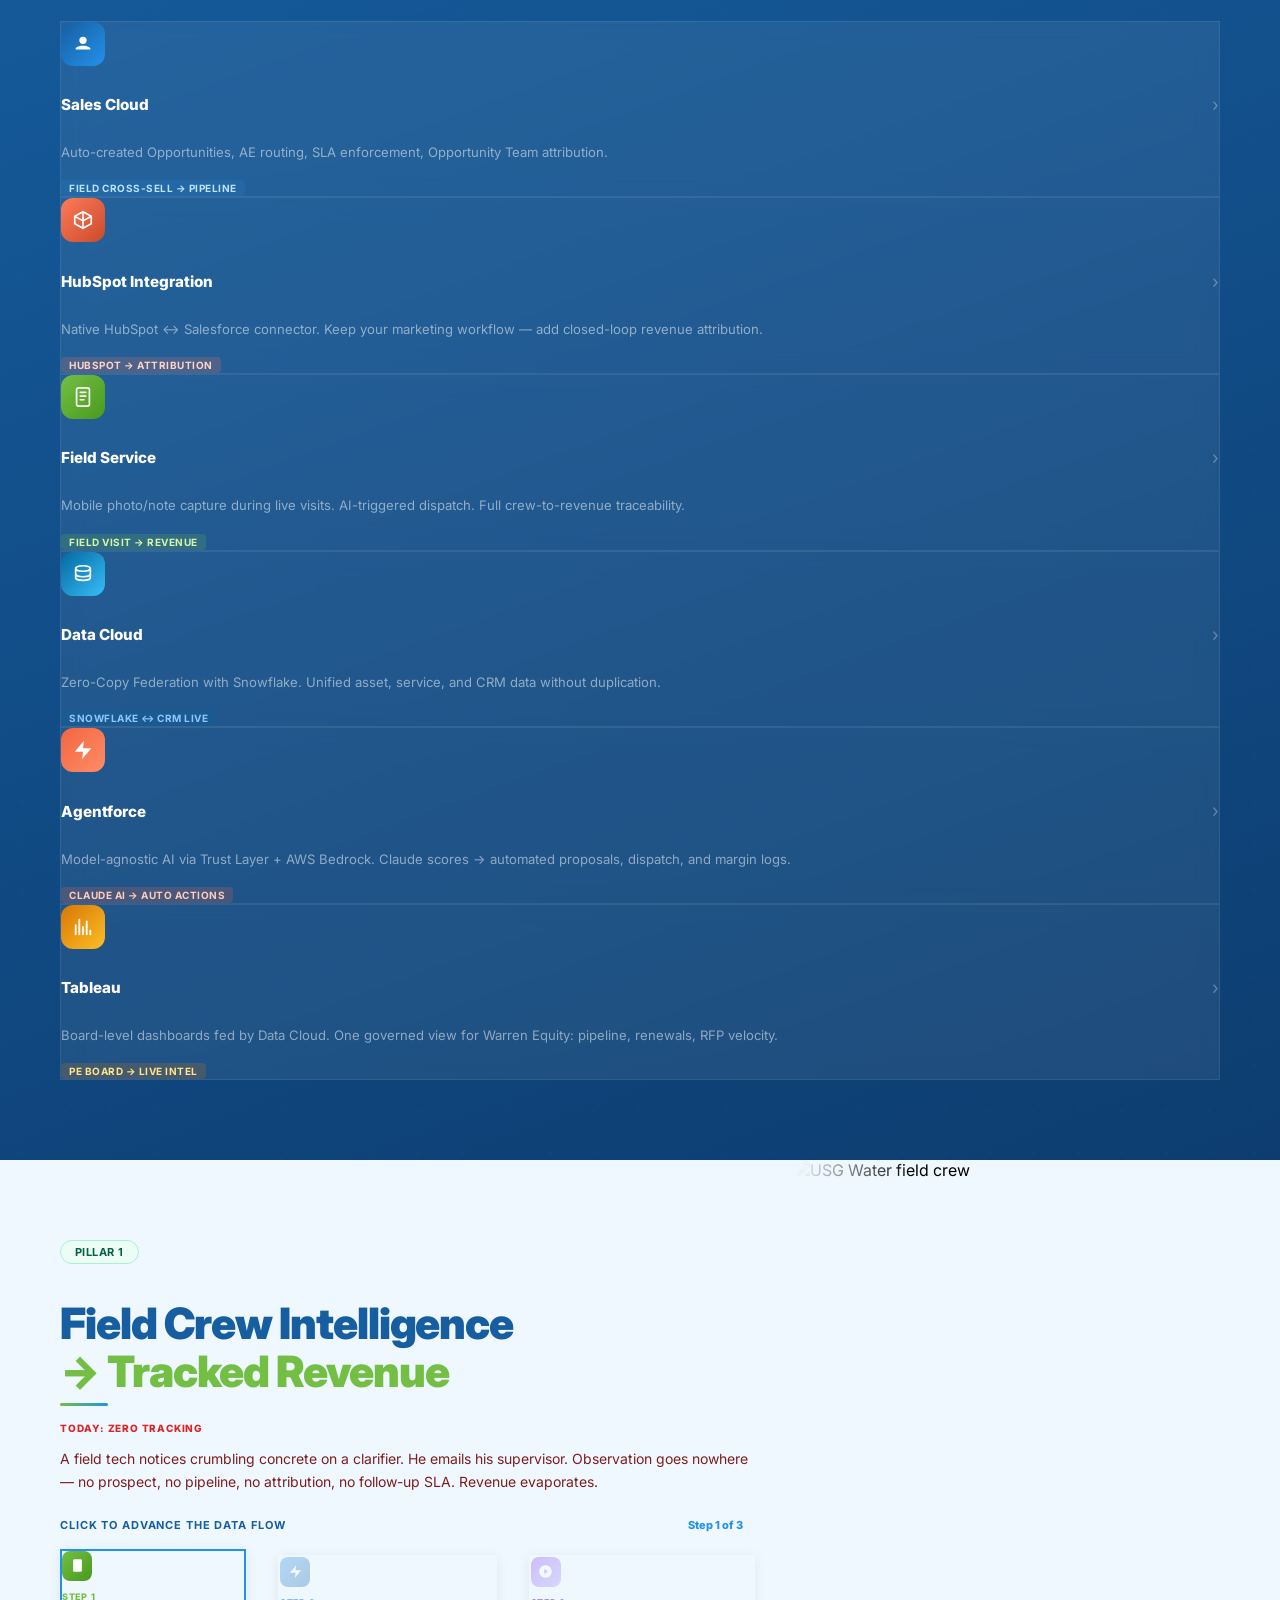
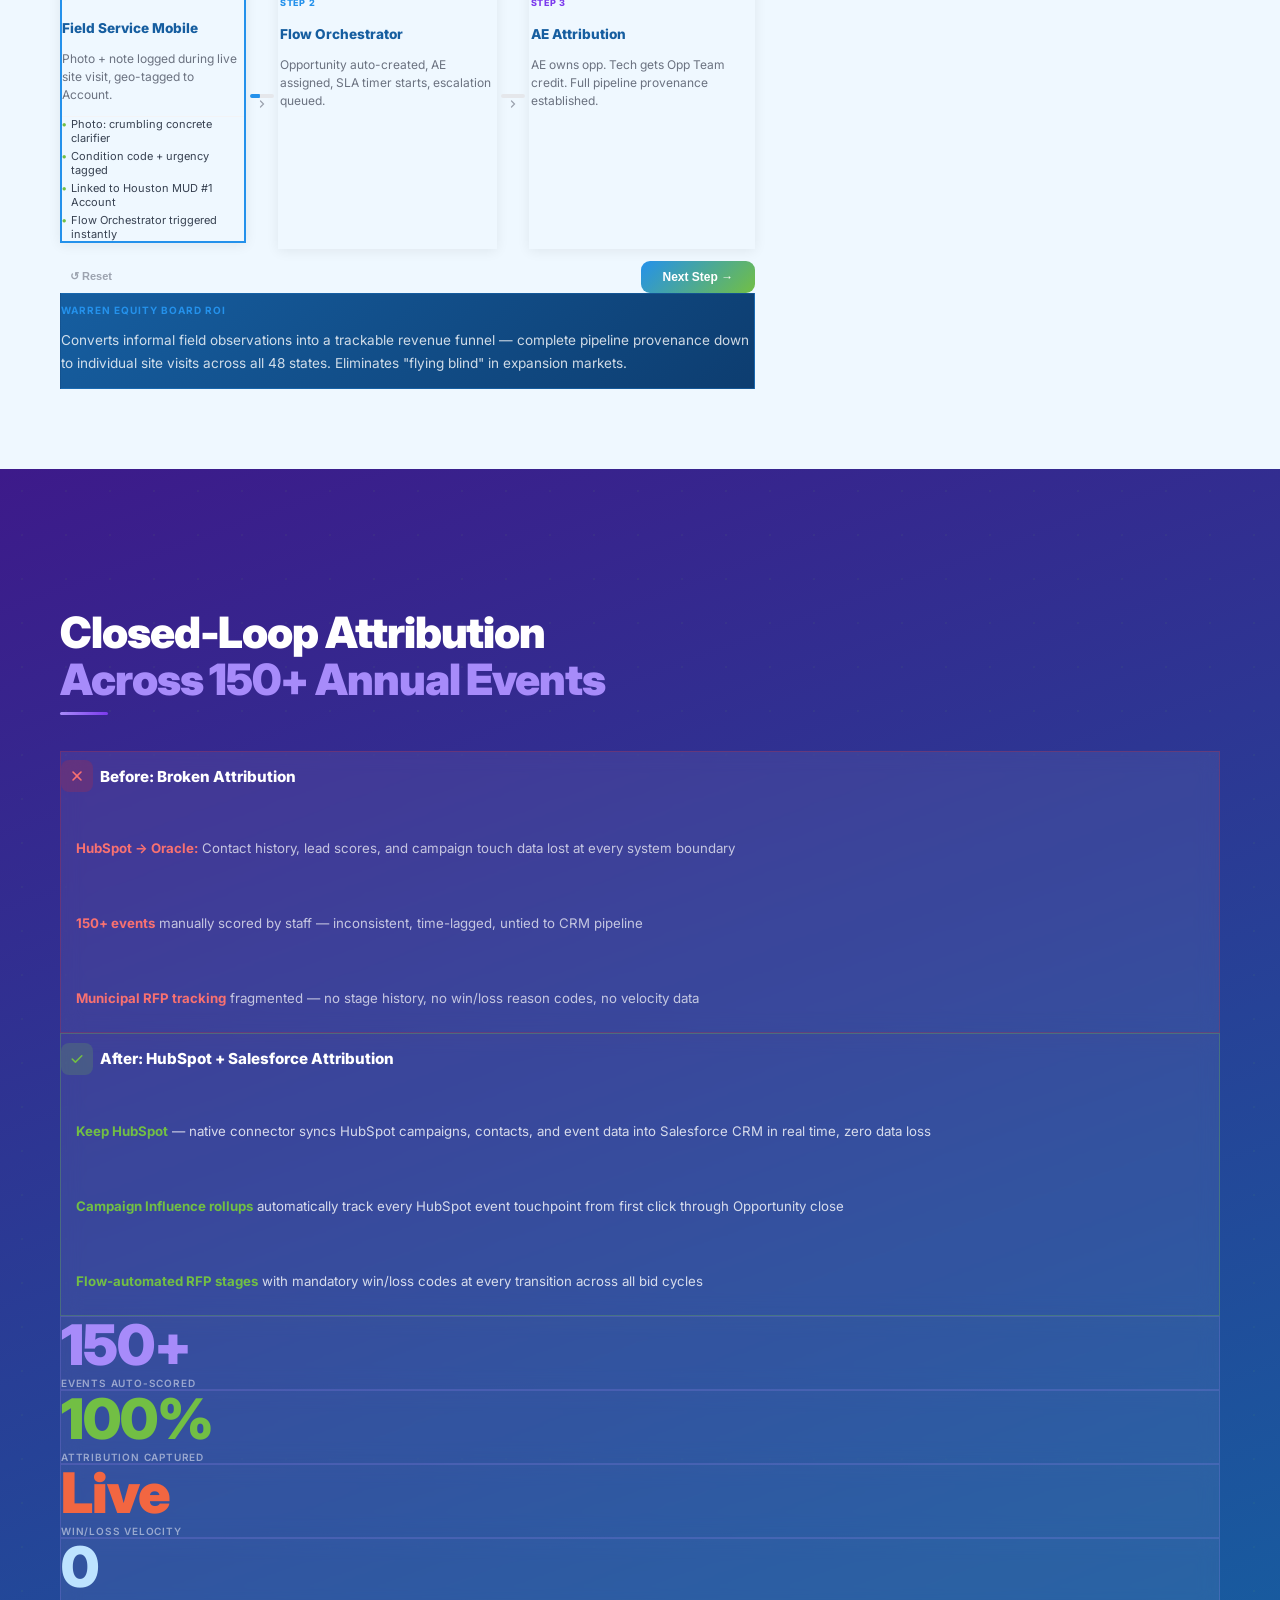
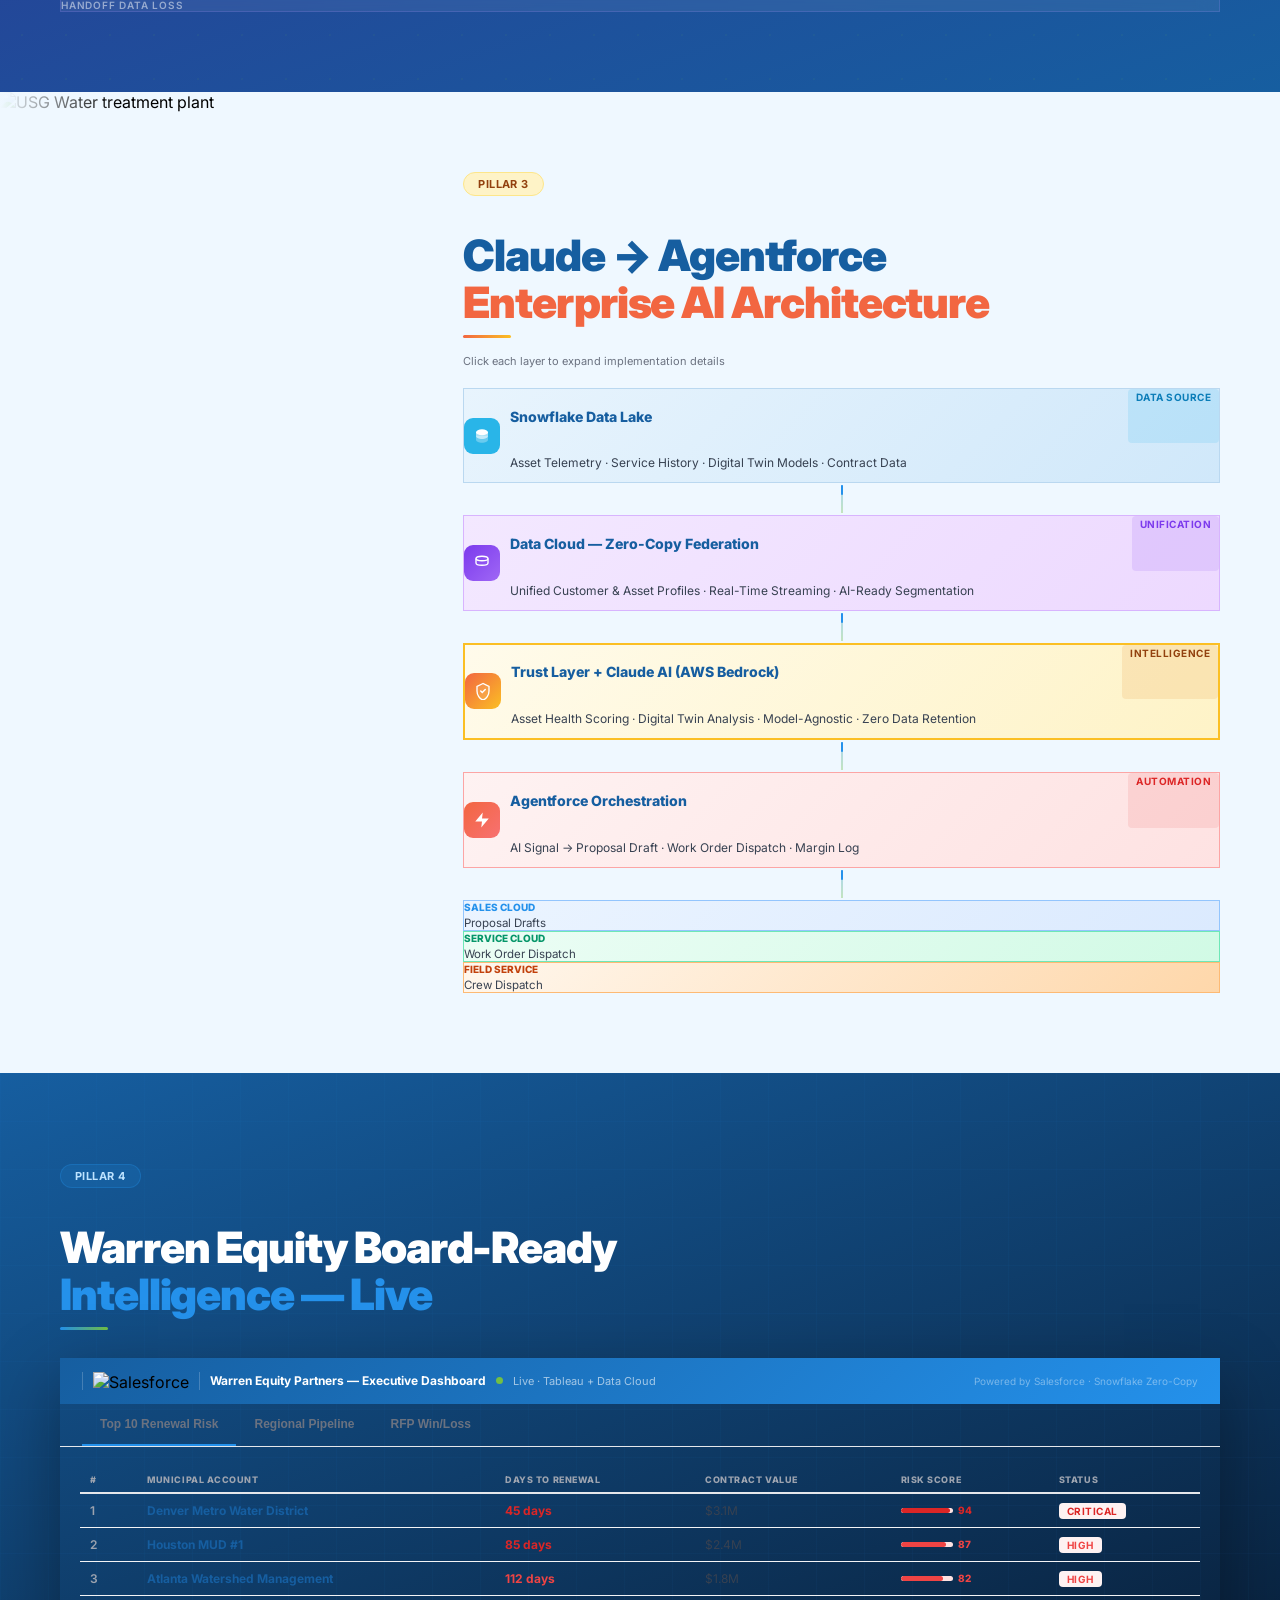
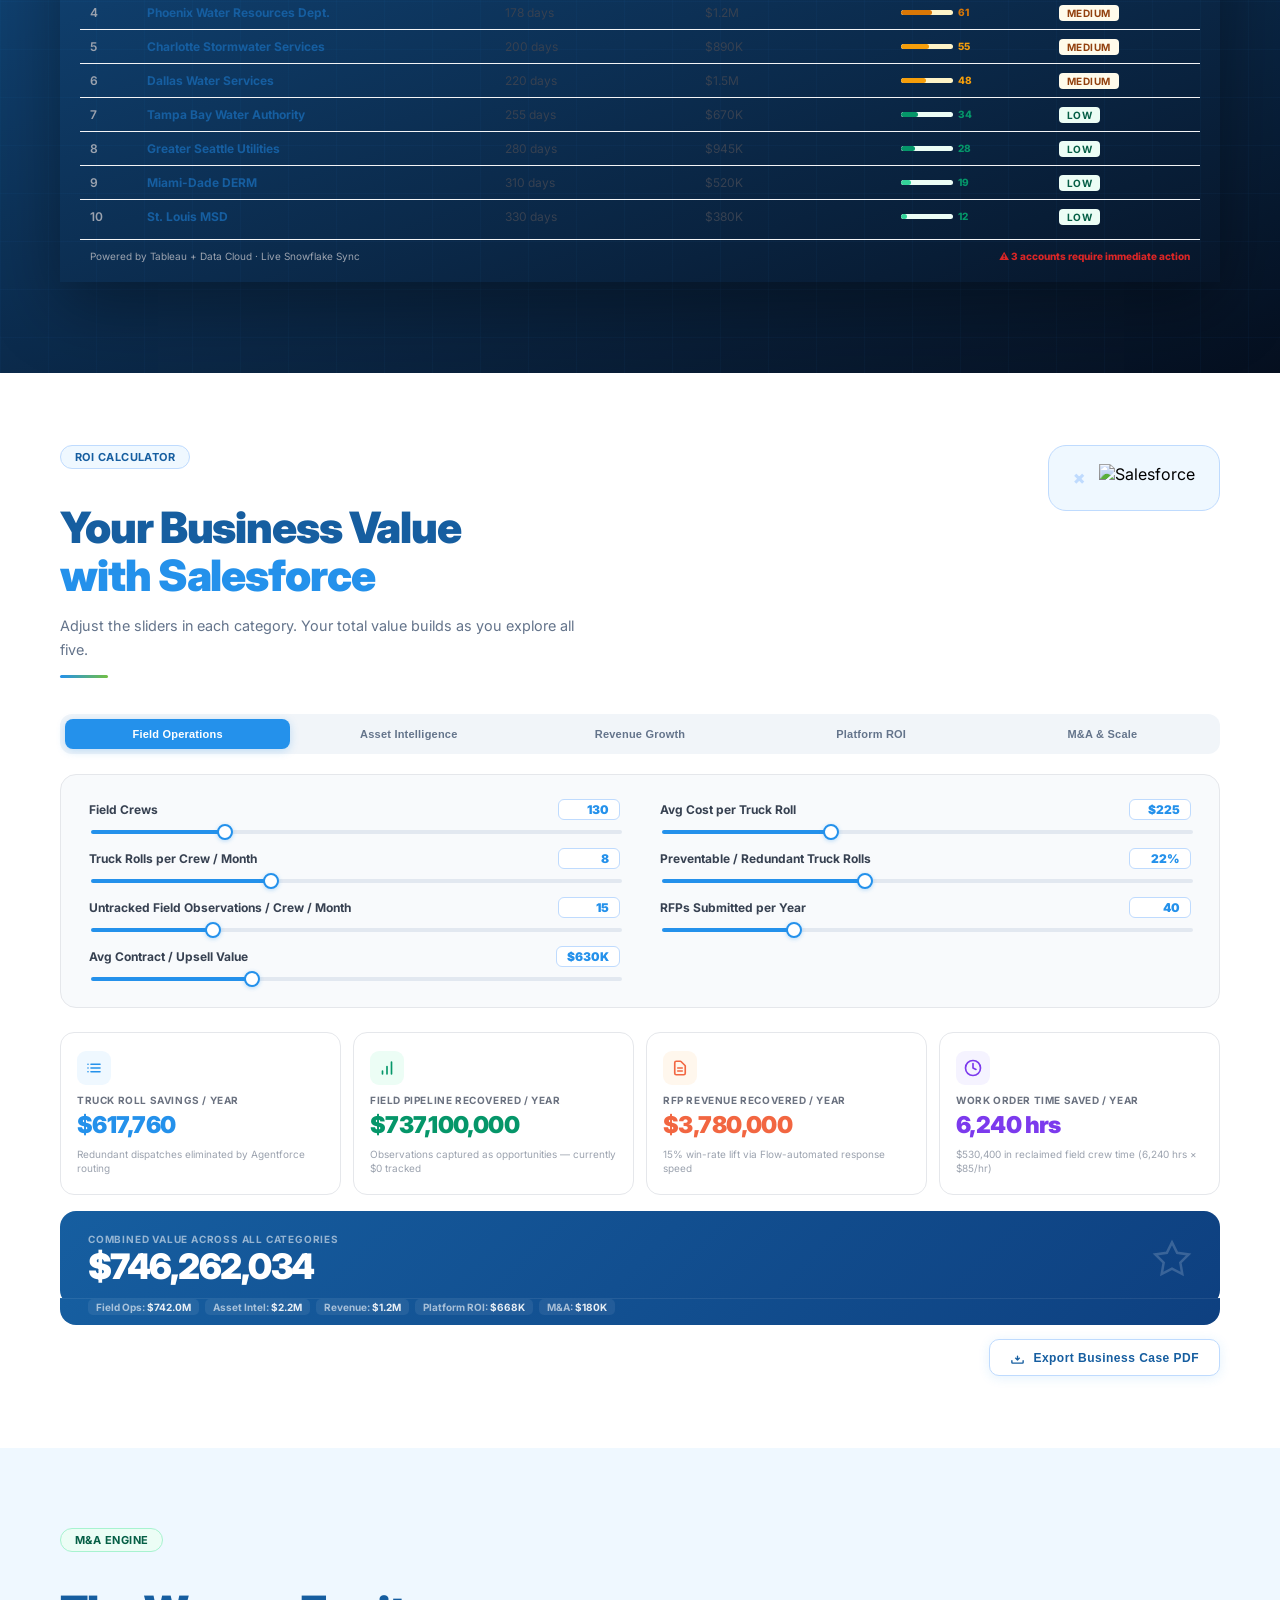
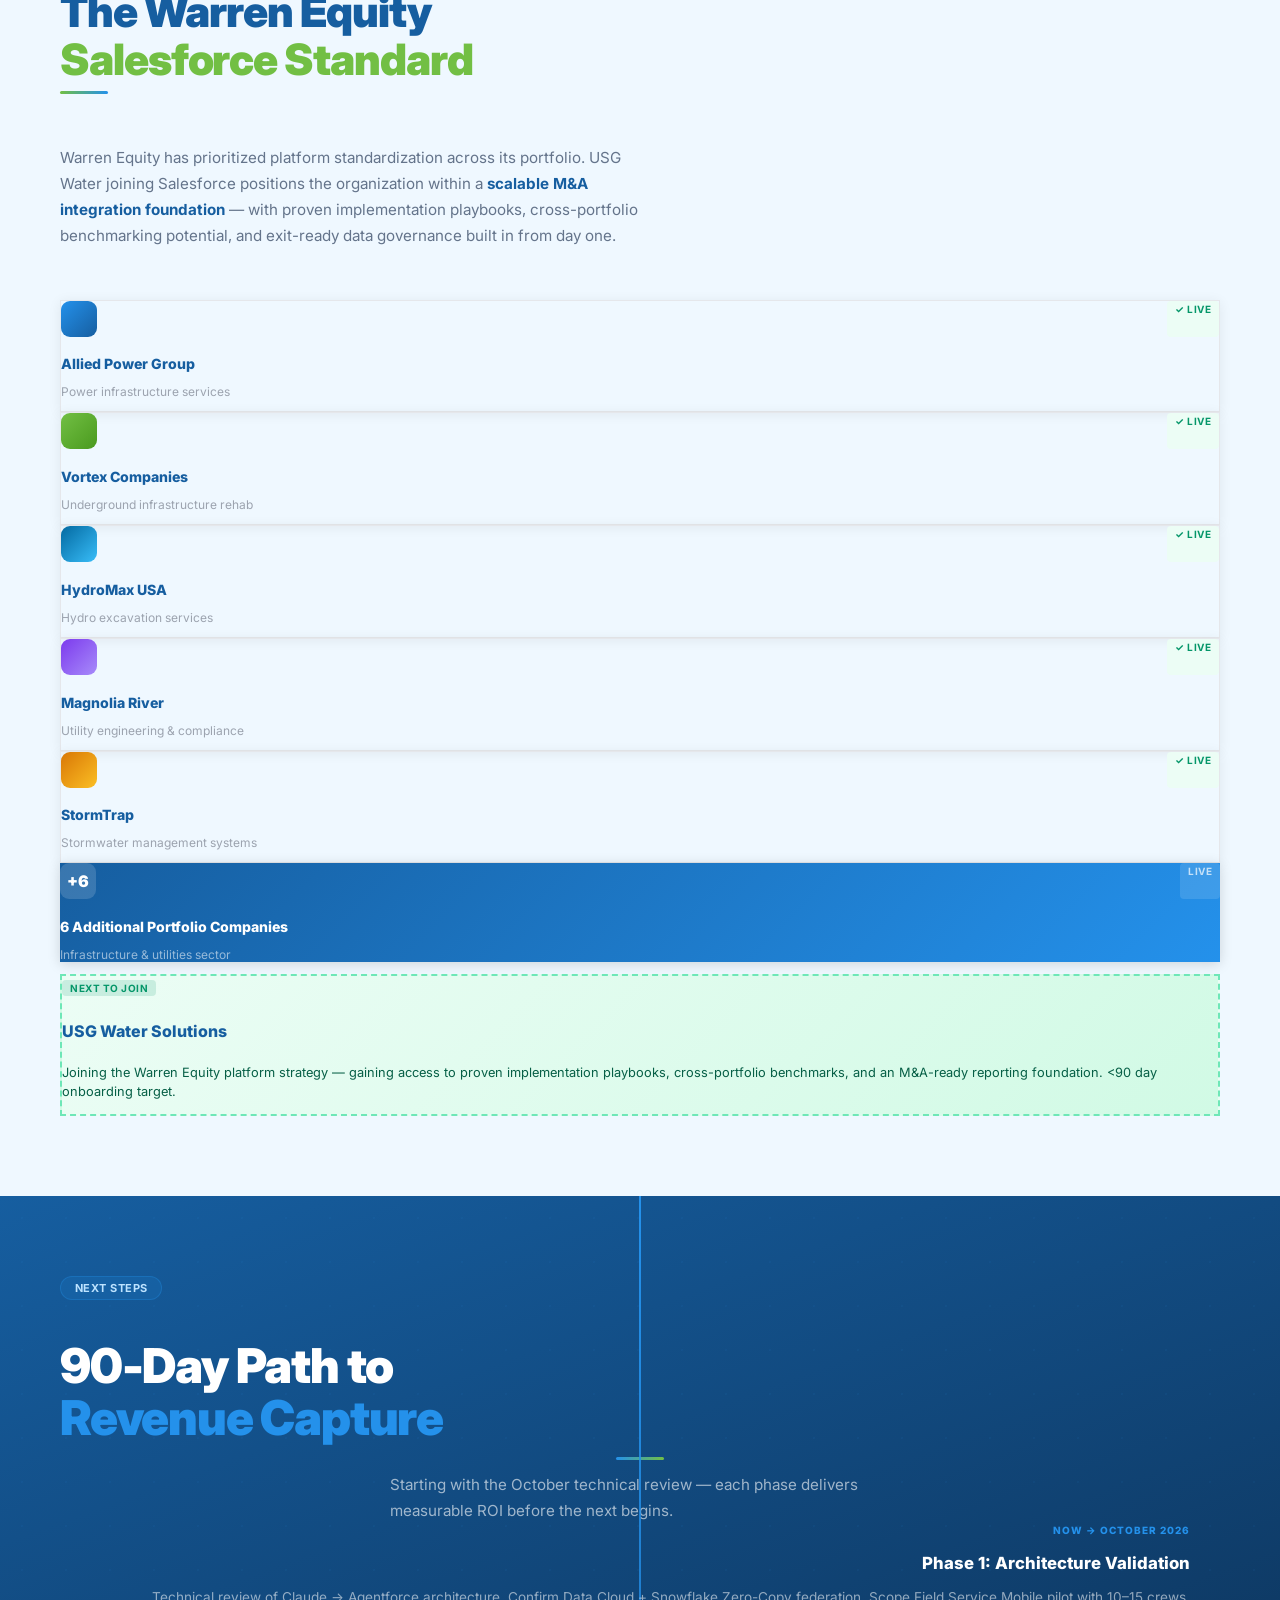
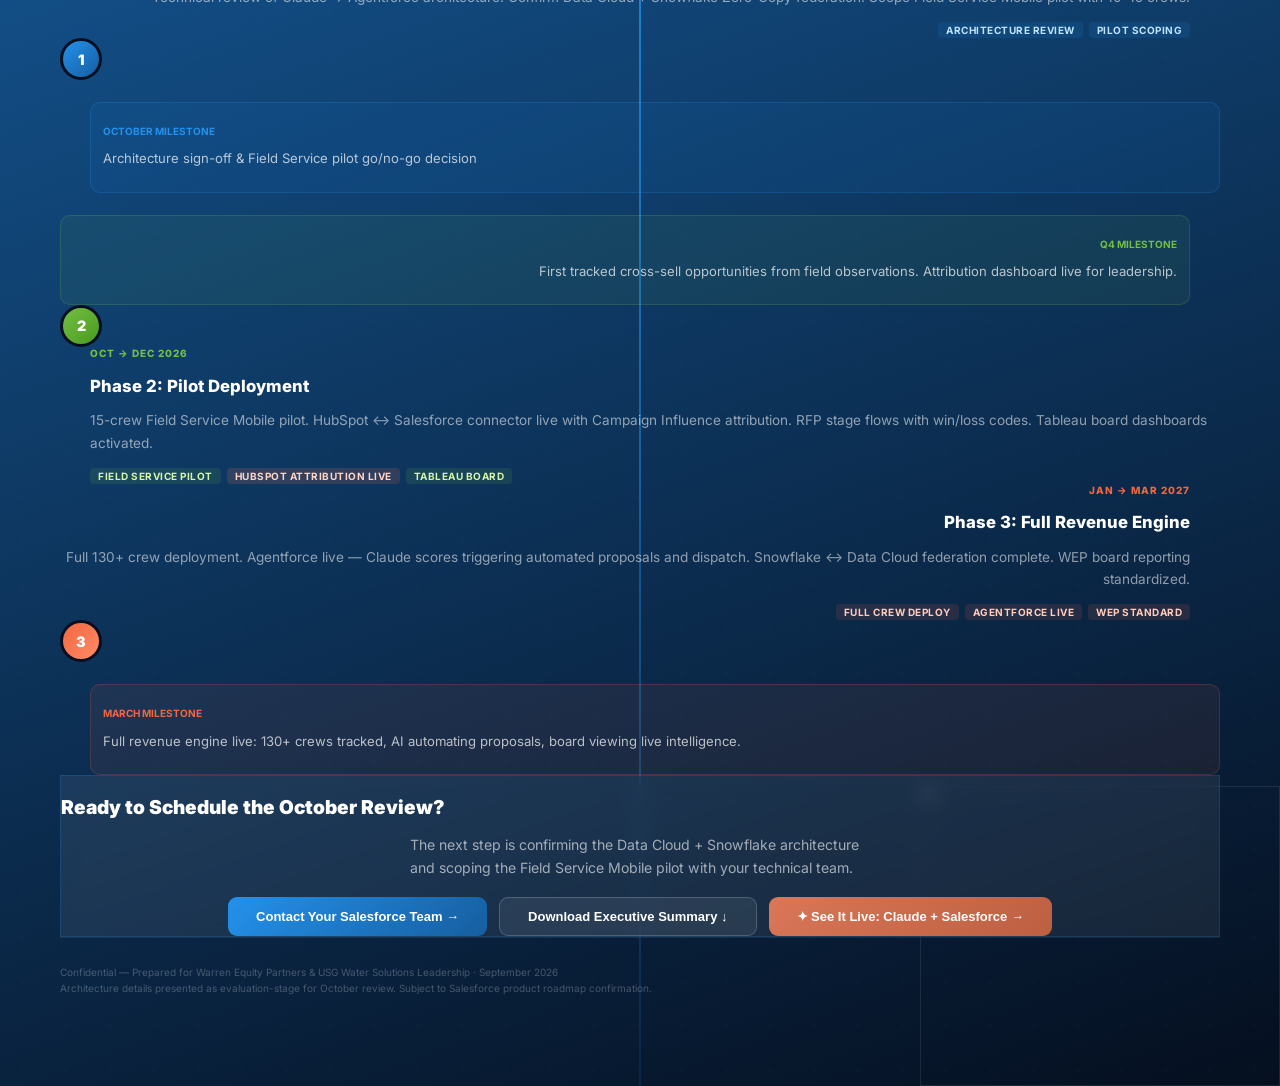
==== commit 40d7749a: "Add Decision Guide link to the top navigation Co-authored-by: Cursor <cursoragent@cursor.com>" ====
--- a/index.html
+++ b/index.html
@@ -76,6 +76,24 @@
       transition: opacity 0.2s;
     }
     #topnav-cta:hover { opacity: 0.88; }
+    #topnav-guide {
+      flex-shrink: 0; display: inline-flex; align-items: center; gap: 6px;
+      font-size: 11px; font-weight: 800; letter-spacing: 0.04em; text-transform: uppercase;
+      color: #C5E043; text-decoration: none; white-space: nowrap;
+      padding: 6px 12px; border-radius: 7px; border: 1px solid rgba(197,224,67,0.45);
+      background: rgba(197,224,67,0.08); transition: all 0.2s;
+    }
+    #topnav-guide:hover { background: #C5E043; color: #162239; border-color: #C5E043; }
+    #topnav-right { display: flex; align-items: center; gap: 8px; flex-shrink: 0; }
+    @media (max-width: 1560px) {
+      #topnav { padding: 0 18px; }
+      .tn-link { padding: 6px 7px; letter-spacing: 0.02em; }
+    }
+    @media (max-width: 1400px) {
+      .tn-link { font-size: 10px; padding: 6px 5px; letter-spacing: 0.01em; }
+      #topnav-guide, #topnav-cta { padding: 6px 9px; font-size: 10px; }
+      #topnav-logo img { height: 22px; }
+    }
 
     /* ── Progress bar ── */
     #progress-bar {
@@ -474,7 +492,10 @@
     <button class="tn-link" onclick="navTo('slide-8')">M&amp;A Portfolio</button>
     <button class="tn-link" onclick="navTo('slide-9')">Path Forward</button>
   </div>
-  <button id="topnav-cta" onclick="window.open('team.html','_blank')">Schedule Review →</button>
+  <div id="topnav-right">
+    <a id="topnav-guide" href="https://edalton122.github.io/usg-water-salesforce-decision-guide/">Decision Guide →</a>
+    <button id="topnav-cta" onclick="window.open('team.html','_blank')">Schedule Review →</button>
+  </div>
 </nav>
 
 <!-- Progress bar -->
